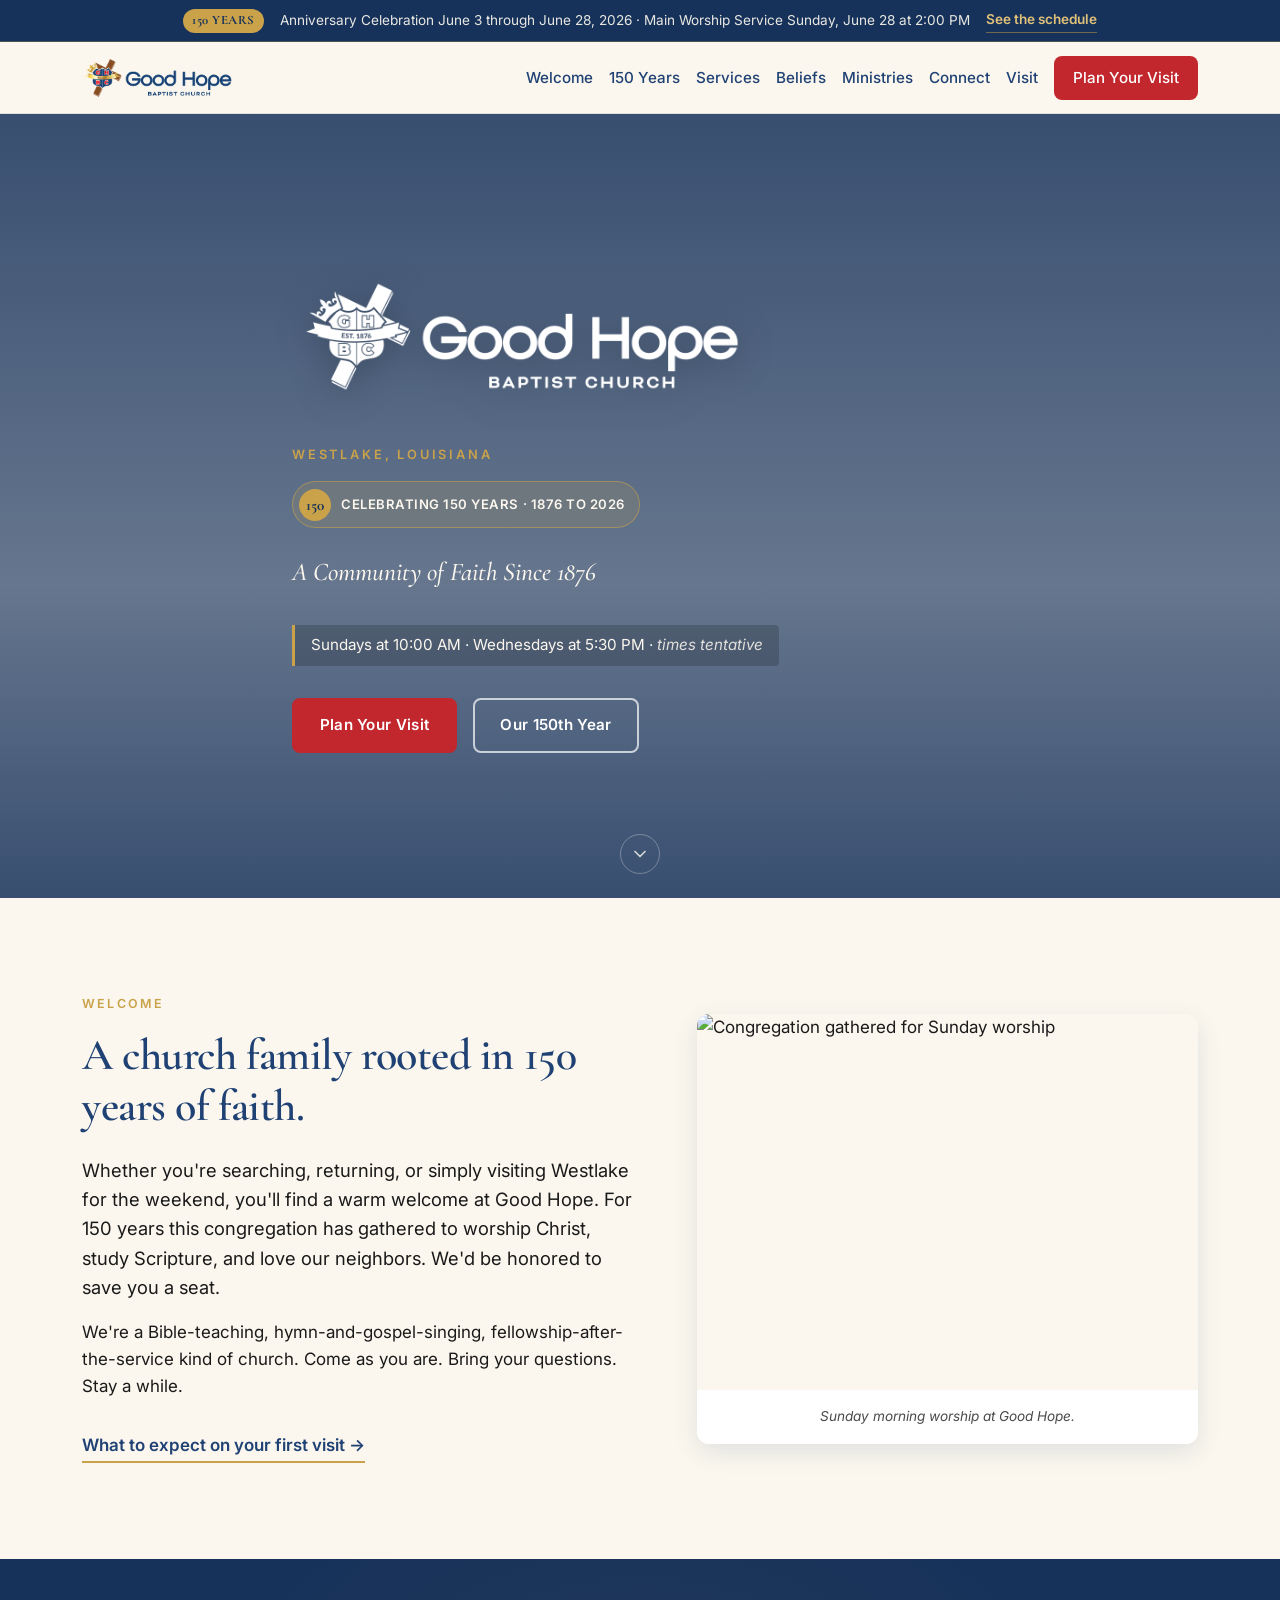
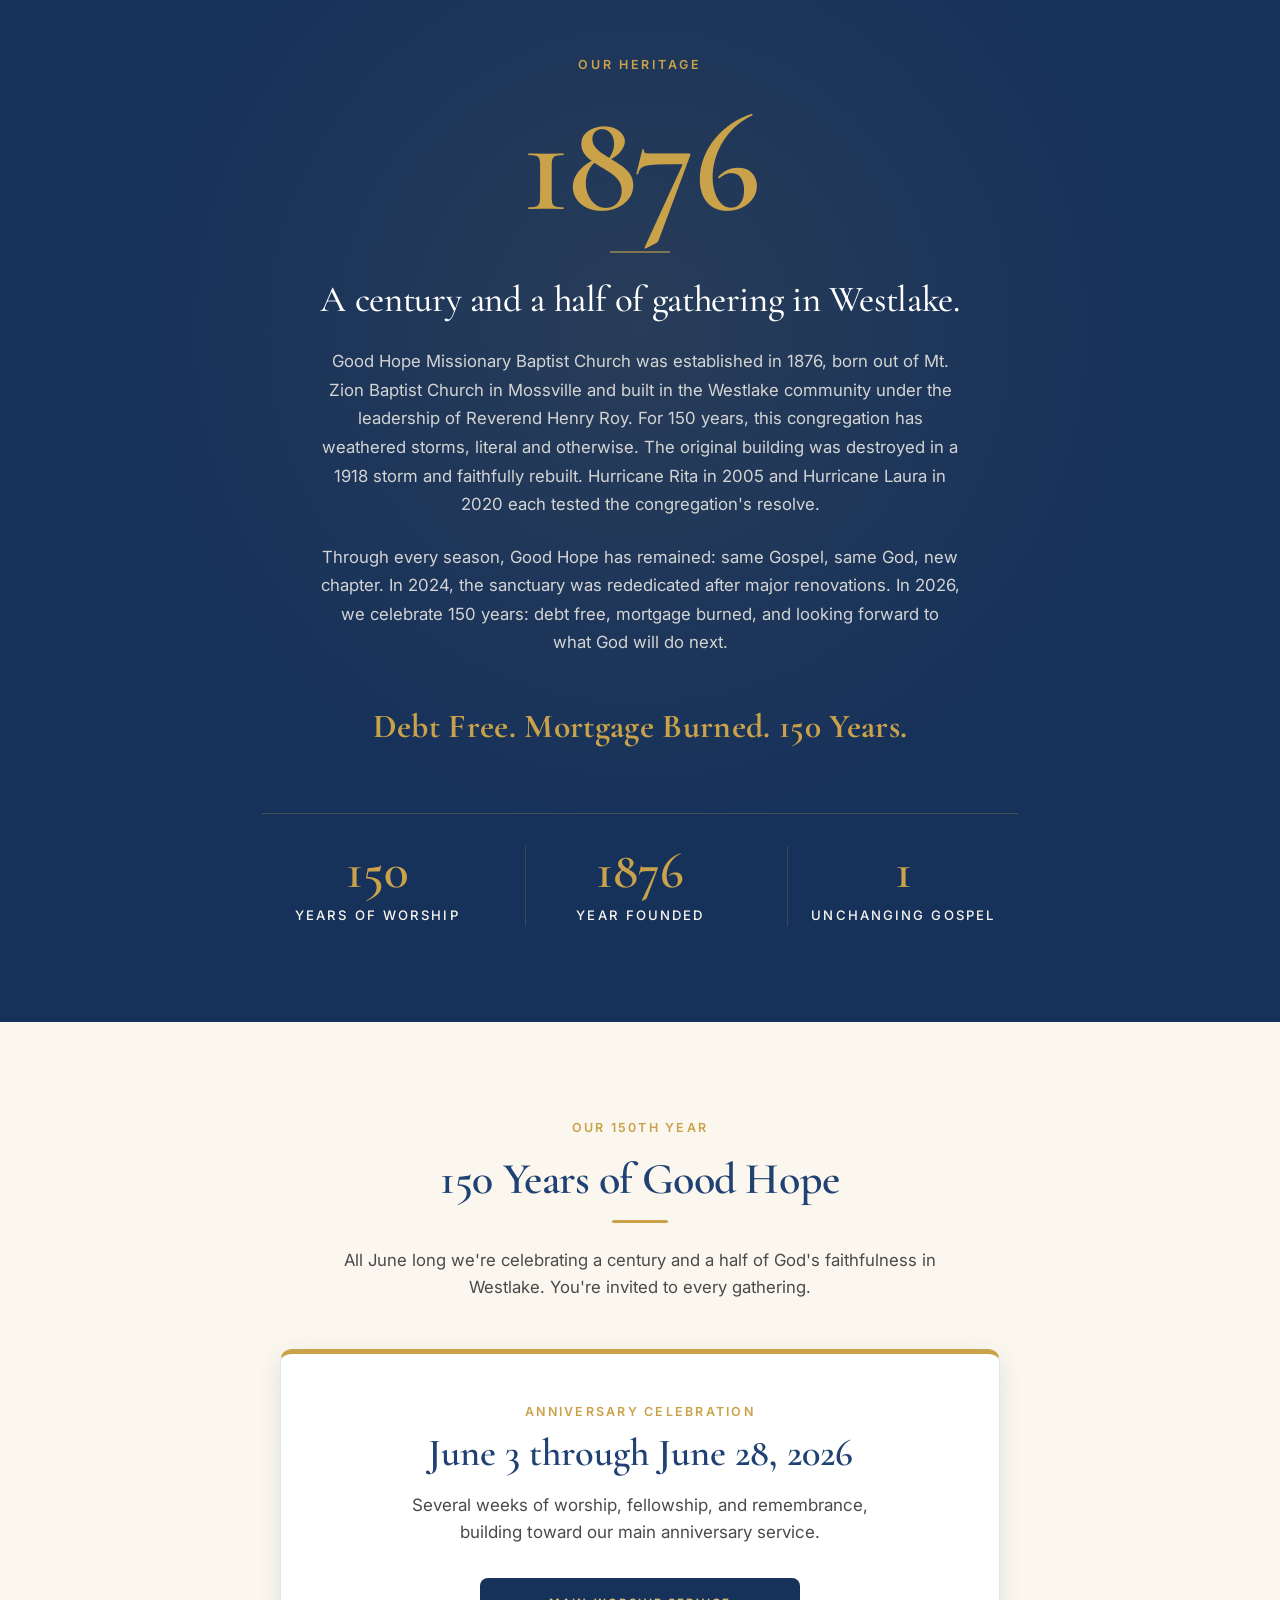
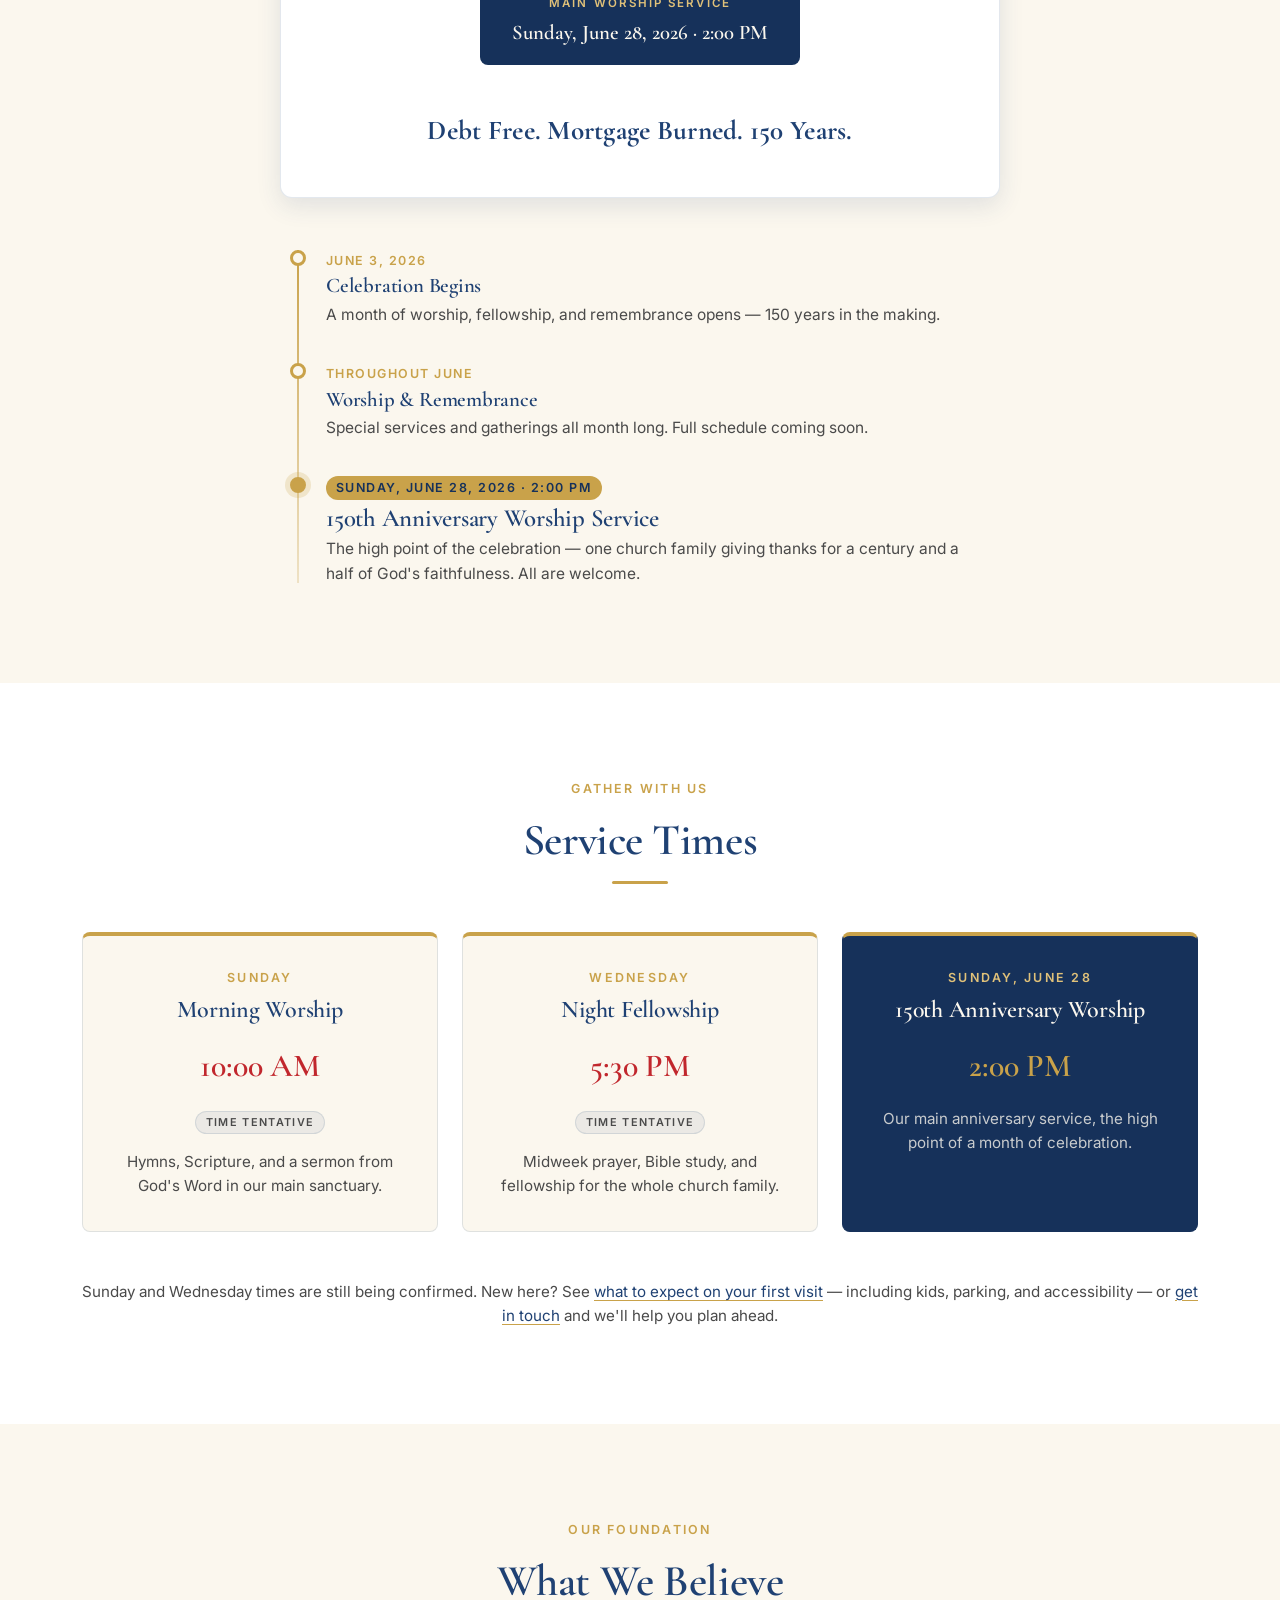
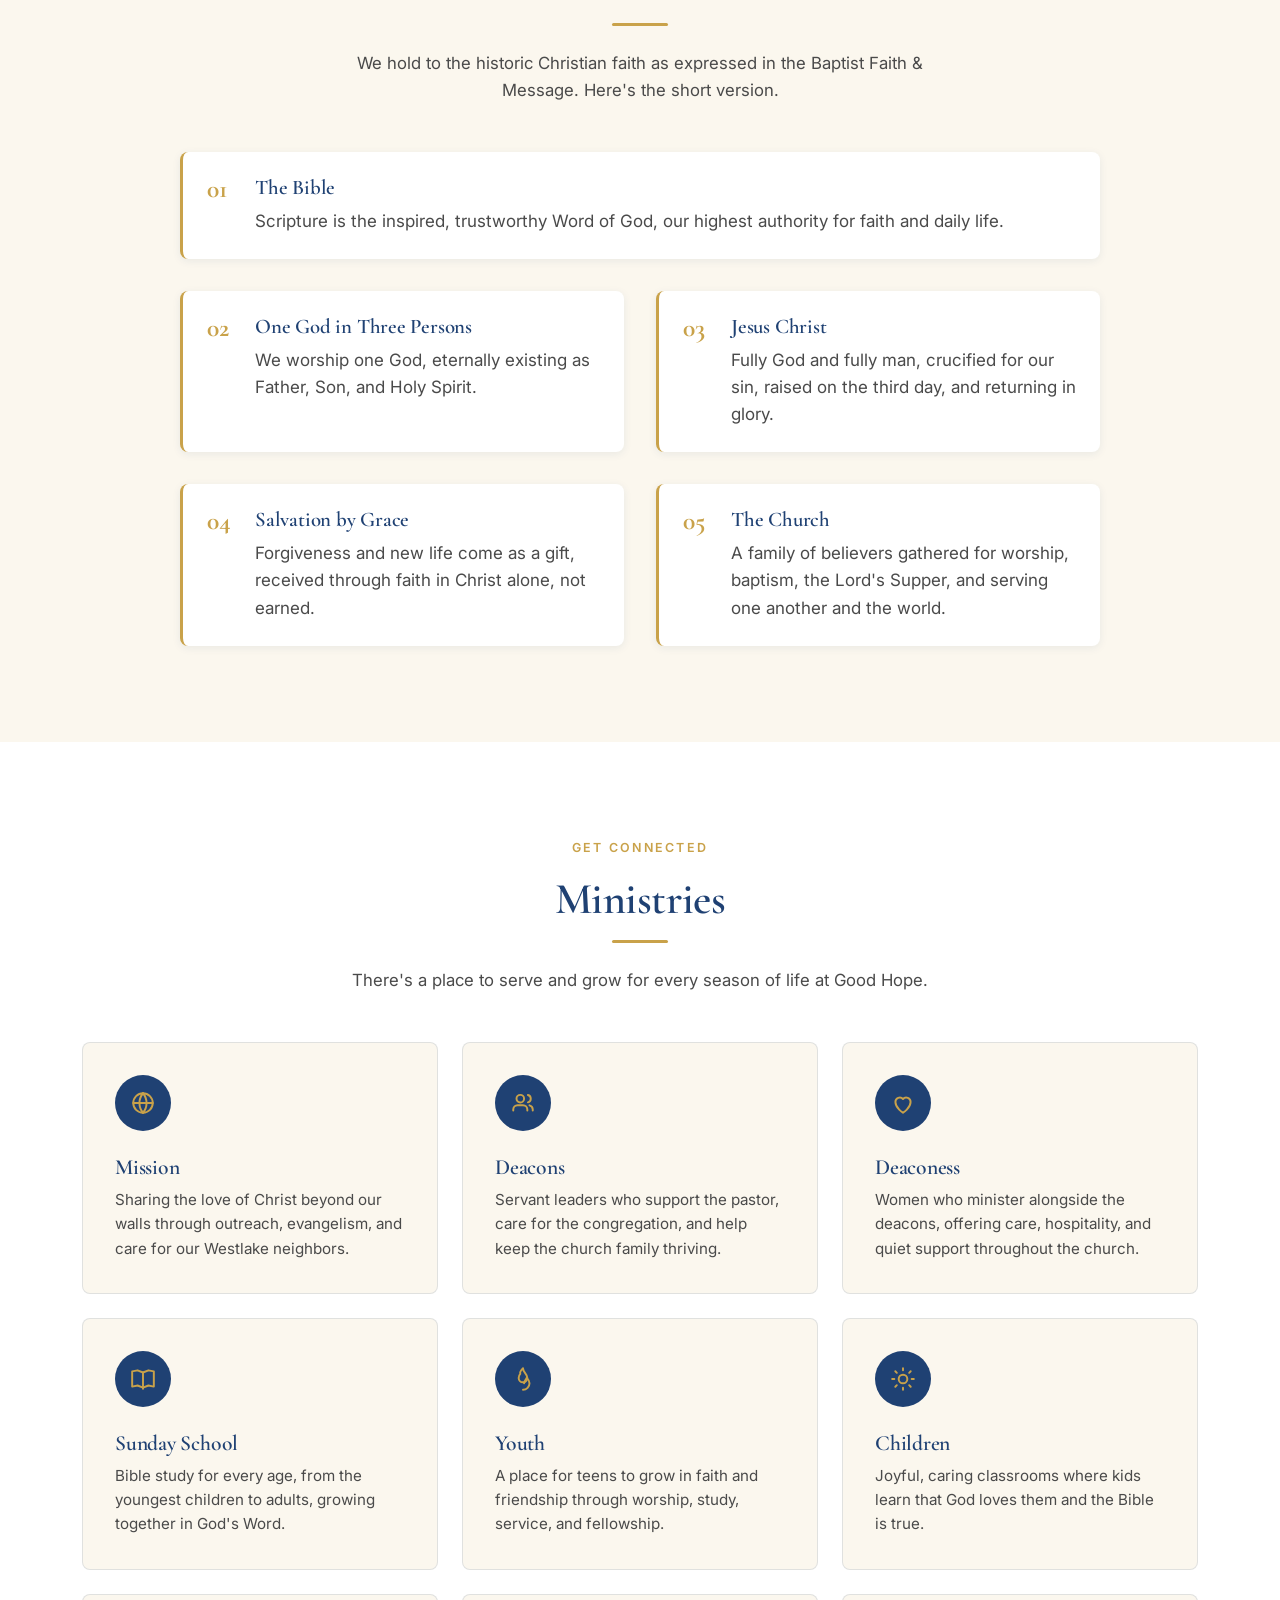
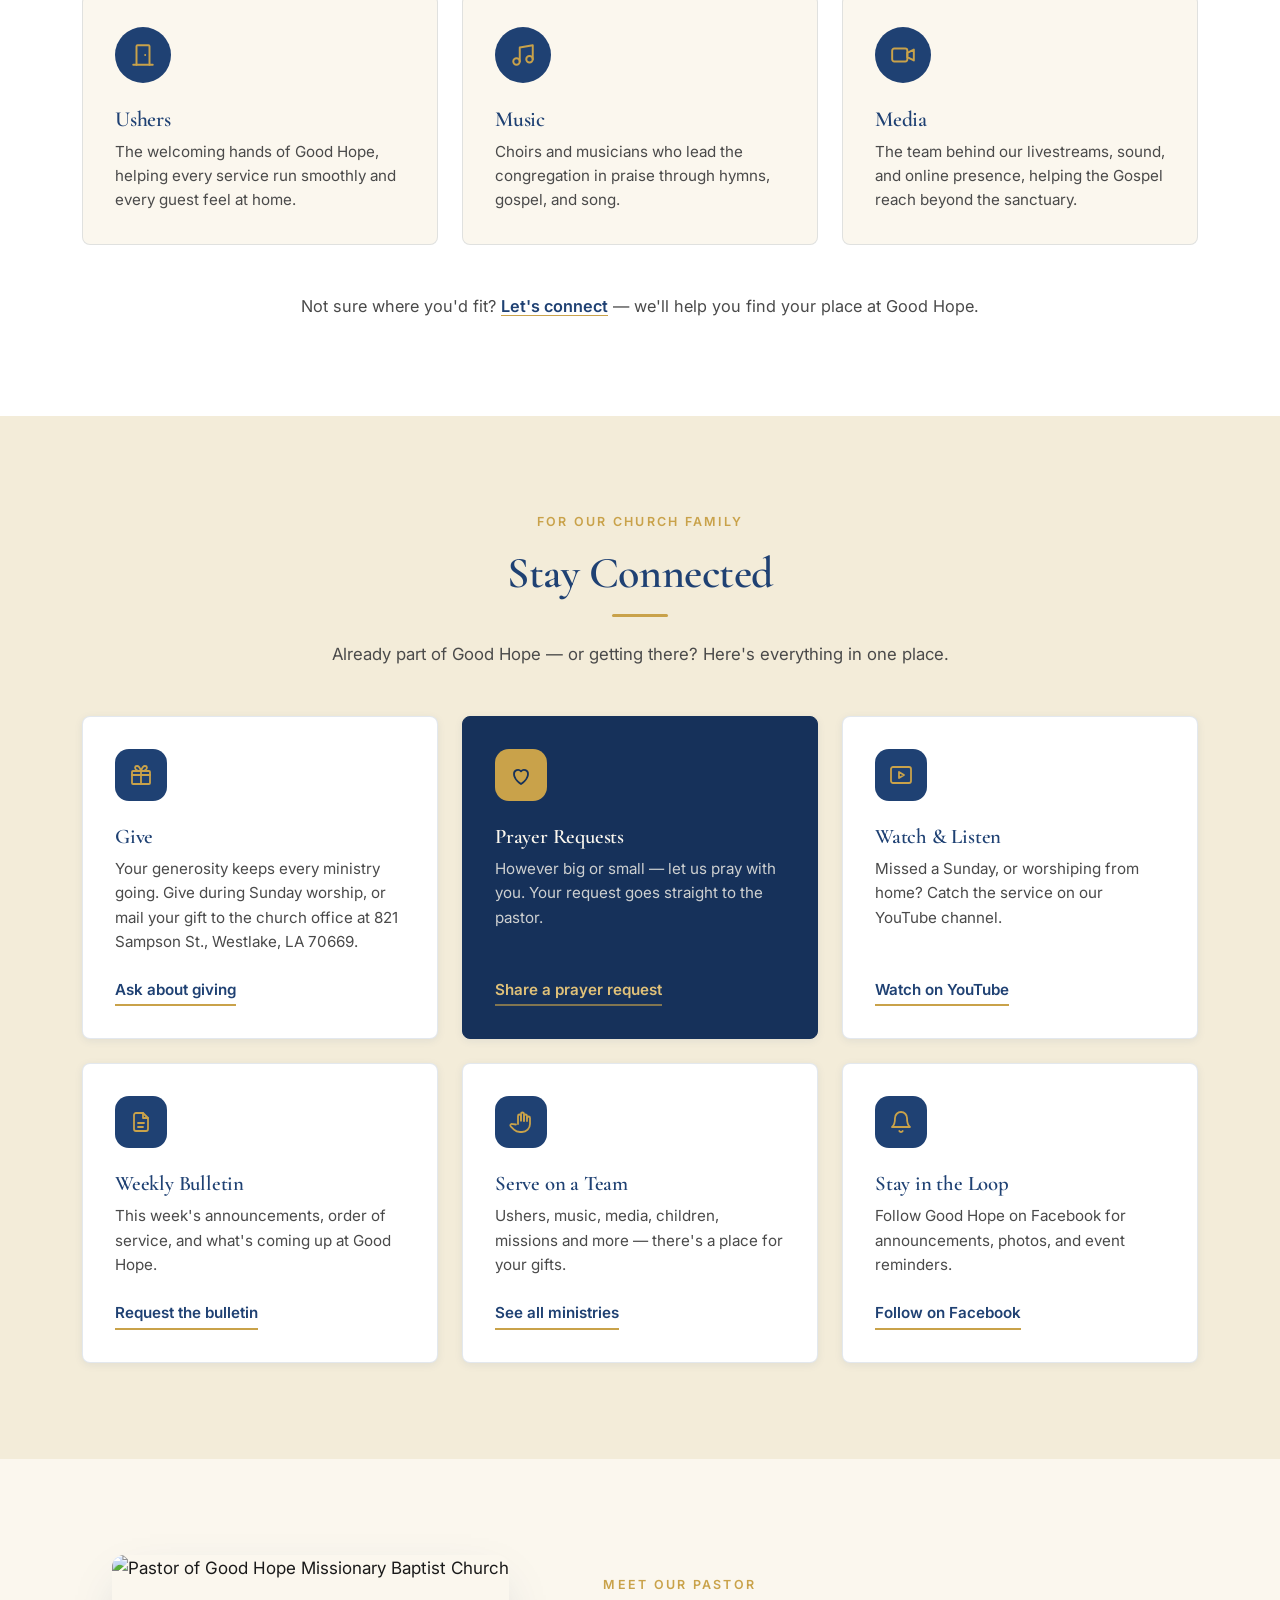
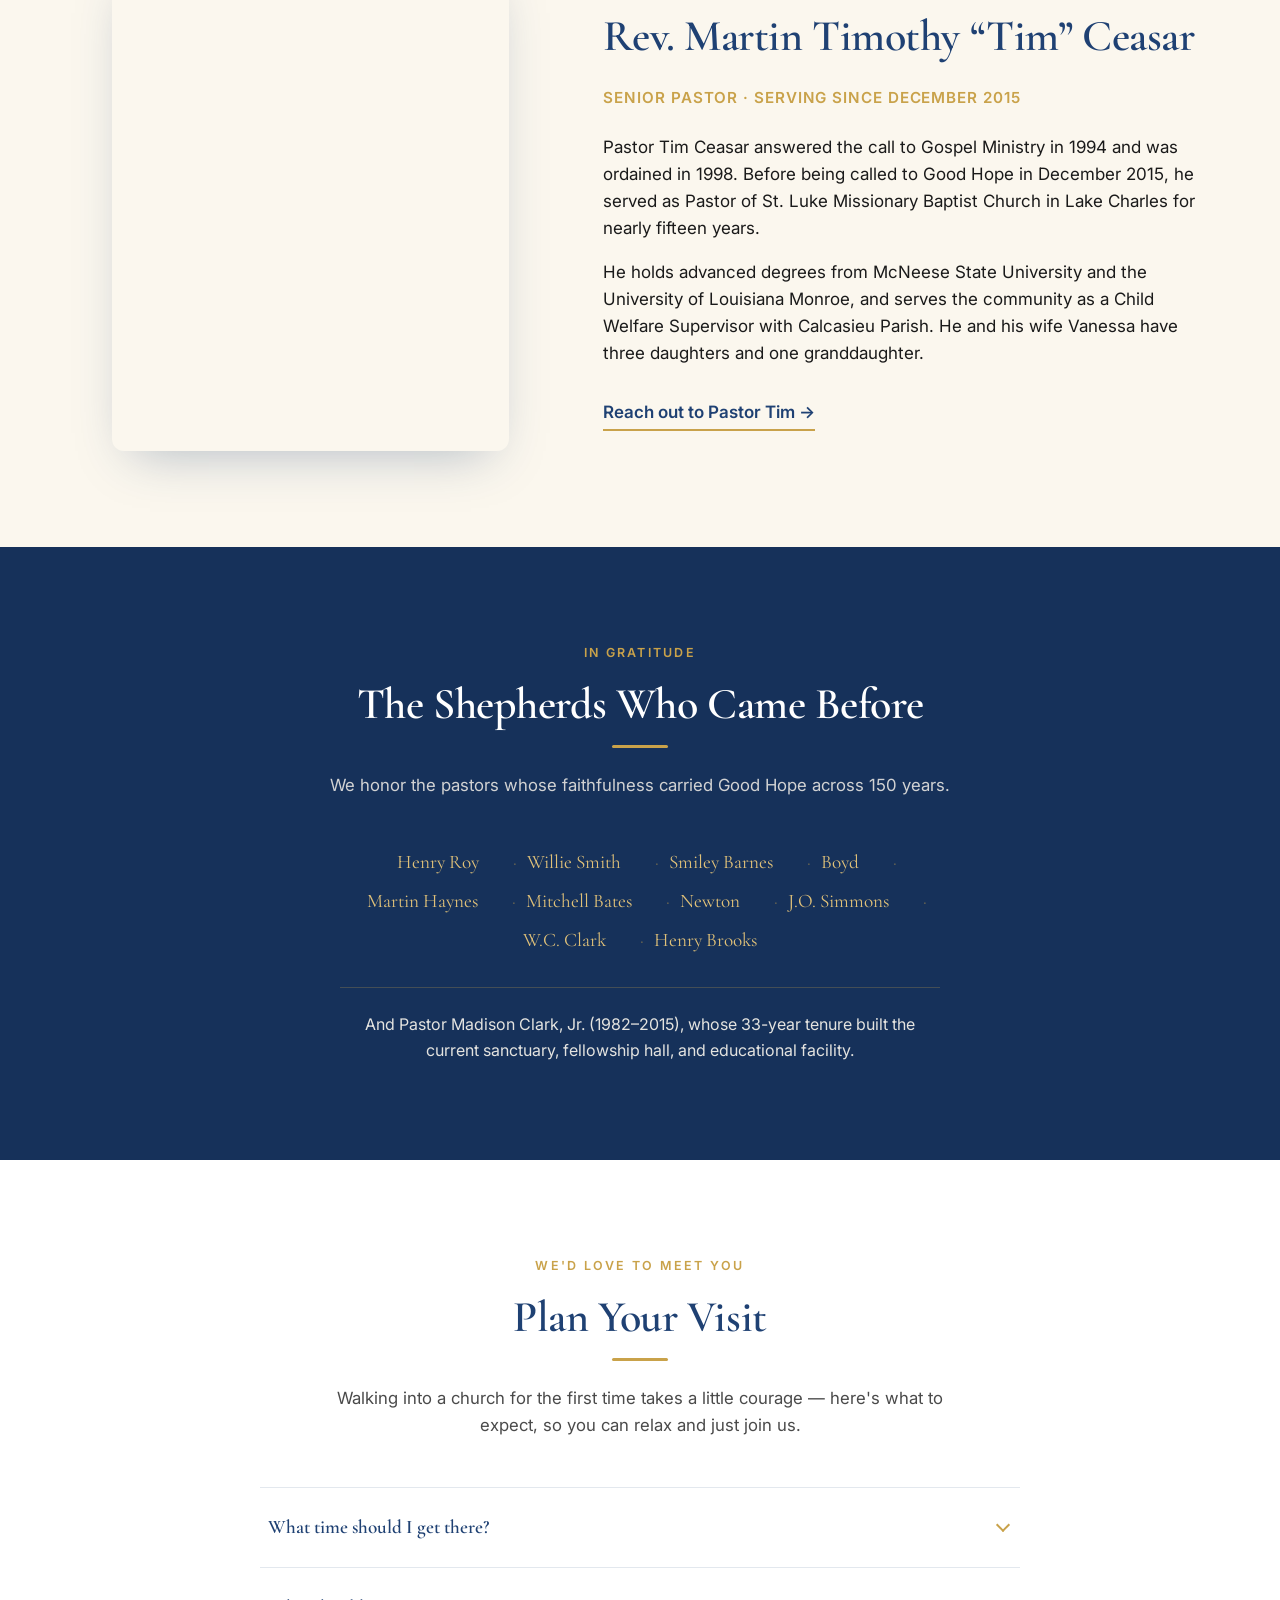
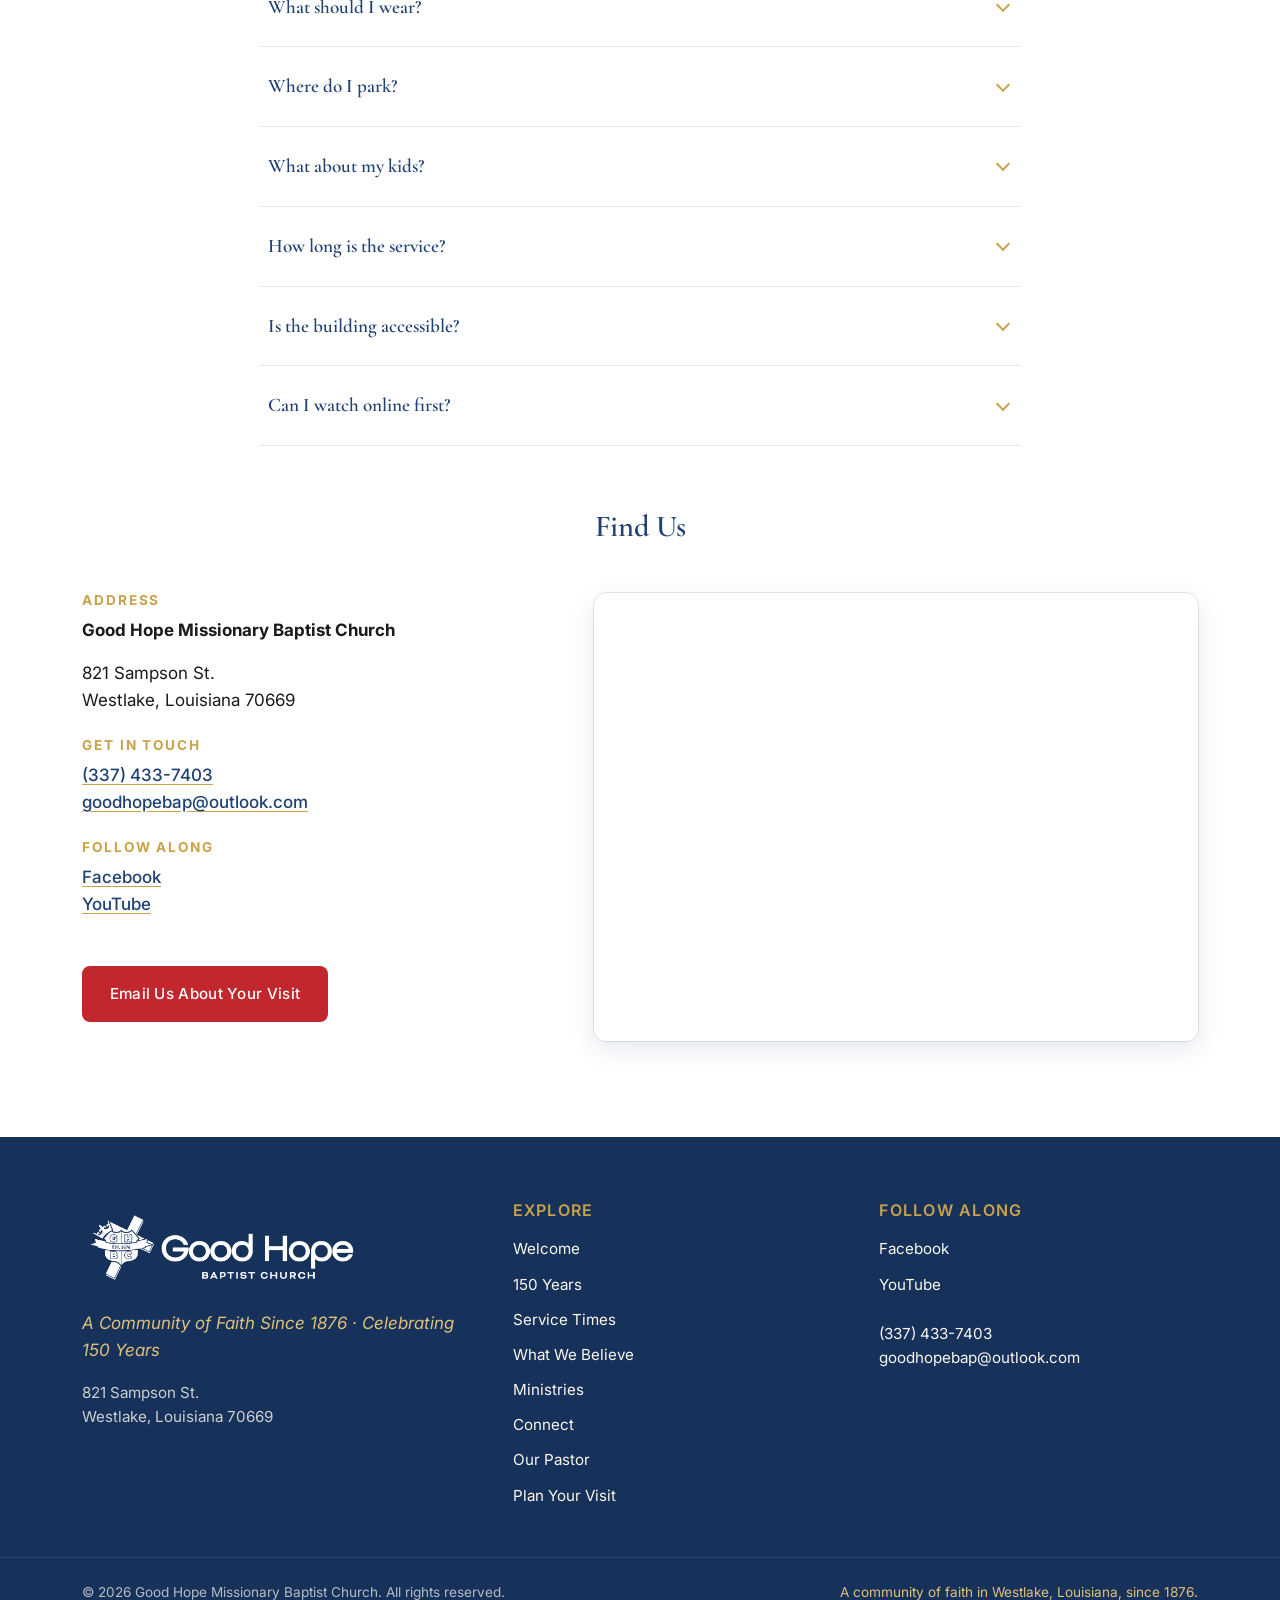
==== index.html @ 1189dde9 "Add Connect member hub, Plan-Your-Visit FAQ, anniversary timeline, scroll interactions, SEO - New #c" ====
<!DOCTYPE html>
<html lang="en">
<head>
  <meta charset="UTF-8" />
  <meta name="viewport" content="width=device-width, initial-scale=1.0" />
  <meta name="description" content="Good Hope Missionary Baptist Church in Westlake, Louisiana. A community of faith since 1876, celebrating 150 years in 2026. Join us for Sunday worship, Bible study, and ministry." />
  <meta name="theme-color" content="#1F4173" />

  <title>Good Hope Missionary Baptist Church | Westlake, LA</title>

  <!-- Canonical URL -->
  <link rel="canonical" href="https://ghbcwestlake.netlify.app/" />

  <!-- ============================================
       SOCIAL / LINK PREVIEW (Open Graph + Twitter)
       TODO (church): generate og-image.png (1200x630) from og-image.html and put
       it in the site root. Until that file exists, shared links won't show a
       preview image. Update these URLs if you move to a custom domain.
       ============================================ -->
  <meta property="og:type" content="website" />
  <meta property="og:locale" content="en_US" />
  <meta property="og:site_name" content="Good Hope Missionary Baptist Church" />
  <meta property="og:title" content="Good Hope Missionary Baptist Church | Westlake, LA" />
  <meta property="og:description" content="A community of faith since 1876, celebrating 150 years in 2026. Join us for Sunday worship, Bible study, and ministry in Westlake, Louisiana." />
  <meta property="og:url" content="https://ghbcwestlake.netlify.app/" />
  <meta property="og:image" content="https://ghbcwestlake.netlify.app/og-image.png" />
  <meta property="og:image:width" content="1200" />
  <meta property="og:image:height" content="630" />
  <meta property="og:image:alt" content="Good Hope Missionary Baptist Church. A Community of Faith Since 1876." />

  <meta name="twitter:card" content="summary_large_image" />
  <meta name="twitter:title" content="Good Hope Missionary Baptist Church | Westlake, LA" />
  <meta name="twitter:description" content="A community of faith since 1876. Celebrating 150 years in 2026." />
  <meta name="twitter:image" content="https://ghbcwestlake.netlify.app/og-image.png" />
  <meta name="twitter:image:alt" content="Good Hope Missionary Baptist Church. A Community of Faith Since 1876." />

  <!-- Structured data — helps search engines show the church's name, address, and contact details -->
  <script type="application/ld+json">
  {
    "@context": "https://schema.org",
    "@type": "Church",
    "name": "Good Hope Missionary Baptist Church",
    "url": "https://ghbcwestlake.netlify.app/",
    "logo": "https://ghbcwestlake.netlify.app/Logos/GHPC-full-color-horizontal.png",
    "image": "https://ghbcwestlake.netlify.app/Logos/GHPC-full-color-horizontal.png",
    "description": "Good Hope Missionary Baptist Church in Westlake, Louisiana — a community of faith since 1876, celebrating 150 years in 2026.",
    "foundingDate": "1876",
    "telephone": "+1-337-433-7403",
    "email": "goodhopebap@outlook.com",
    "address": {
      "@type": "PostalAddress",
      "streetAddress": "821 Sampson St.",
      "addressLocality": "Westlake",
      "addressRegion": "LA",
      "postalCode": "70669",
      "addressCountry": "US"
    },
    "sameAs": [
      "https://www.facebook.com/GoodHopeBaptistChurch",
      "https://www.youtube.com/@goodhopebaptistchurch3423"
    ]
  }
  </script>

  <!-- Favicon: using the secondary full-color mark. Replace with a dedicated favicon.ico/SVG when available. -->
  <link rel="icon" type="image/png" href="Logos/GHPC-secondary-full-color-vertical.png" />
  <link rel="apple-touch-icon" href="Logos/GHPC-secondary-full-color-vertical.png" />

  <!-- Google Fonts: serif for headings (heritage), sans for body (modern) -->
  <link rel="preconnect" href="https://fonts.googleapis.com" />
  <link rel="preconnect" href="https://fonts.gstatic.com" crossorigin />
  <link href="https://fonts.googleapis.com/css2?family=Cormorant+Garamond:wght@500;600;700&family=Inter:wght@400;500;600;700&display=swap" rel="stylesheet" />

  <link rel="stylesheet" href="styles.css" />
</head>
<body>

  <!-- ============================================
       150TH ANNIVERSARY ANNOUNCEMENT BAR
       Sits above the header. Scrolls away on scroll; header stays sticky.
       ============================================ -->
  <div class="anniversary-bar" role="region" aria-label="150th anniversary celebration">
    <div class="container anniversary-bar-inner">
      <span class="ab-badge">150 Years</span>
      <span class="ab-text">
        Anniversary Celebration June 3 through June 28, 2026 &middot;
        Main Worship Service Sunday, June 28 at 2:00&nbsp;PM
      </span>
      <a href="#anniversary" class="ab-link">See the schedule</a>
    </div>
  </div>

  <!-- ============================================
       SITE HEADER / NAVIGATION
       Sticky at top. Mobile: hamburger toggle (script.js).
       ============================================ -->
  <header class="site-header" id="site-header">
    <div class="container header-inner">

      <a href="#hero" class="logo" aria-label="Good Hope Missionary Baptist Church home">
        <img src="Logos/GHPC-full-color-horizontal.png" alt="Good Hope Missionary Baptist Church" class="logo-img" />
      </a>

      <button
        class="nav-toggle"
        id="nav-toggle"
        aria-expanded="false"
        aria-controls="primary-nav"
        aria-label="Toggle navigation menu"
      >
        <span class="nav-toggle-bar"></span>
        <span class="nav-toggle-bar"></span>
        <span class="nav-toggle-bar"></span>
      </button>

      <nav class="primary-nav" id="primary-nav" aria-label="Primary">
        <ul>
          <li><a href="#welcome">Welcome</a></li>
          <li><a href="#anniversary">150 Years</a></li>
          <li><a href="#services">Services</a></li>
          <li><a href="#beliefs">Beliefs</a></li>
          <li><a href="#ministries">Ministries</a></li>
          <li><a href="#connect">Connect</a></li>
          <li><a href="#visit">Visit</a></li>
          <li><a href="#visit" class="nav-cta">Plan Your Visit</a></li>
        </ul>
      </nav>
    </div>
  </header>

  <main>

    <!-- ============================================
         1. HERO
         Full-bleed image, church name, tagline, service quick-glance, primary CTA.
         ============================================ -->
    <!-- Hero photo: Unsplash stock image. Replace with a real photo of the Good Hope sanctuary/exterior when available. -->
    <section class="hero" id="hero">
      <div class="hero-overlay"></div>
      <div class="container hero-content">
        <img
          src="Logos/GHPC-primary-white-horizontal.png"
          alt="Good Hope Missionary Baptist Church"
          class="hero-logo"
        />
        <h1 class="visually-hidden">Good Hope Missionary Baptist Church</h1>
        <p class="hero-eyebrow">Westlake, Louisiana</p>

        <p class="hero-badge">
          <span class="hero-badge-mark">150</span>
          Celebrating 150 Years &middot; 1876 to 2026
        </p>

        <p class="hero-tagline">A Community of Faith Since 1876</p>
        <p class="hero-times">Sundays at 10:00 AM &middot; Wednesdays at 5:30 PM &middot; <span class="hero-times-flag">times tentative</span></p>

        <div class="hero-actions">
          <a href="#visit" class="btn btn-primary">Plan Your Visit</a>
          <a href="#anniversary" class="btn btn-ghost">Our 150th Year</a>
        </div>
      </div>

      <a href="#welcome" class="hero-scroll" aria-label="Scroll down to explore">
        <svg viewBox="0 0 24 24" fill="none" stroke="currentColor" stroke-width="2" stroke-linecap="round" stroke-linejoin="round" aria-hidden="true"><path d="M6 9l6 6 6-6"/></svg>
      </a>
    </section>

    <!-- ============================================
         2. WELCOME / ABOUT
         Short, warm paragraph. The "are we for you?" answer.
         ============================================ -->
    <section class="section welcome" id="welcome">
      <div class="container welcome-grid">
        <div class="welcome-copy">
          <p class="section-eyebrow">Welcome</p>
          <h2 class="section-title">A church family rooted in 150 years of faith.</h2>
          <p class="lede">
            Whether you're searching, returning, or simply visiting Westlake for the
            weekend, you'll find a warm welcome at Good Hope. For 150 years this
            congregation has gathered to worship Christ, study Scripture, and love our
            neighbors. We'd be honored to save you a seat.
          </p>
          <p>
            We're a Bible-teaching, hymn-and-gospel-singing, fellowship-after-the-service
            kind of church. Come as you are. Bring your questions. Stay a while.
          </p>
          <a href="#visit" class="link-arrow">What to expect on your first visit &rarr;</a>
        </div>

        <!-- Image: Unsplash stock photo. Replace with a real congregation photo. -->
        <figure class="welcome-figure">
          <img
            src="https://images.unsplash.com/photo-1511895426328-dc8714191300?auto=format&fit=crop&w=900&q=70"
            alt="Congregation gathered for Sunday worship"
            loading="lazy"
          />
          <figcaption>Sunday morning worship at Good Hope.</figcaption>
        </figure>
      </div>
    </section>

    <!-- ============================================
         3. HERITAGE BAND
         Full-bleed navy moment to anchor the 1876 story.
         ============================================ -->
    <section class="heritage" id="heritage" aria-label="Our heritage">
      <div class="container heritage-content">
        <p class="heritage-eyebrow">Our Heritage</p>
        <p class="heritage-year" aria-hidden="true">1876</p>
        <h2 class="heritage-title">A century and a half of gathering in Westlake.</h2>
        <p class="heritage-lede">
          Good Hope Missionary Baptist Church was established in 1876, born out of
          Mt. Zion Baptist Church in Mossville and built in the Westlake community
          under the leadership of Reverend Henry Roy. For 150 years, this congregation
          has weathered storms, literal and otherwise. The original building was
          destroyed in a 1918 storm and faithfully rebuilt. Hurricane Rita in 2005
          and Hurricane Laura in 2020 each tested the congregation's resolve.
        </p>
        <p class="heritage-lede">
          Through every season, Good Hope has remained: same Gospel, same God, new
          chapter. In 2024, the sanctuary was rededicated after major renovations. In
          2026, we celebrate 150 years: debt free, mortgage burned, and looking
          forward to what God will do next.
        </p>

        <p class="brand-statement">Debt Free. Mortgage Burned. 150 Years.</p>

        <ul class="heritage-stats">
          <li>
            <span class="heritage-stat-num">150</span>
            <span class="heritage-stat-label">Years of Worship</span>
          </li>
          <li>
            <span class="heritage-stat-num">1876</span>
            <span class="heritage-stat-label">Year Founded</span>
          </li>
          <li>
            <span class="heritage-stat-num">1</span>
            <span class="heritage-stat-label">Unchanging Gospel</span>
          </li>
        </ul>
      </div>
    </section>

    <!-- ============================================
         4. 150TH ANNIVERSARY
         Celebration schedule. June 3 through June 28, 2026. Main service June 28 at 2 PM.
         ============================================ -->
    <section class="section anniversary" id="anniversary">
      <div class="container">
        <p class="section-eyebrow centered">Our 150th Year</p>
        <h2 class="section-title centered">150 Years of Good Hope</h2>
        <p class="section-intro centered">
          All June long we're celebrating a century and a half of God's faithfulness
          in Westlake. You're invited to every gathering.
        </p>

        <div class="anniversary-card">
          <p class="anniversary-kicker">Anniversary Celebration</p>
          <p class="anniversary-dates">June 3 through June 28, 2026</p>
          <p class="anniversary-detail">
            Several weeks of worship, fellowship, and remembrance, building toward our
            main anniversary service.
          </p>

          <div class="anniversary-main">
            <span class="anniversary-main-label">Main Worship Service</span>
            <span class="anniversary-main-when">Sunday, June 28, 2026 &middot; 2:00 PM</span>
          </div>

          <p class="brand-statement brand-statement--light">Debt Free. Mortgage Burned. 150 Years.</p>
        </div>

        <ol class="timeline" aria-label="150th anniversary schedule">
          <li class="timeline-item">
            <span class="timeline-date">June 3, 2026</span>
            <h3 class="timeline-title">Celebration Begins</h3>
            <p class="timeline-detail">A month of worship, fellowship, and remembrance opens — 150 years in the making.</p>
          </li>
          <li class="timeline-item">
            <span class="timeline-date">Throughout June</span>
            <h3 class="timeline-title">Worship &amp; Remembrance</h3>
            <p class="timeline-detail">
              Special services and gatherings all month long. Full schedule coming soon.
              <!-- TODO (church): list the specific June dates &amp; events here once they're set. -->
            </p>
          </li>
          <li class="timeline-item timeline-item--highlight">
            <span class="timeline-date">Sunday, June 28, 2026 &middot; 2:00 PM</span>
            <h3 class="timeline-title">150th Anniversary Worship Service</h3>
            <p class="timeline-detail">The high point of the celebration — one church family giving thanks for a century and a half of God's faithfulness. All are welcome.</p>
          </li>
        </ol>
      </div>
    </section>

    <!-- ============================================
         5. SERVICE TIMES
         The single most-asked question on a church site. Make it scannable.
         NOTE: Sunday/Wednesday times are TENTATIVE pending confirmation from the church.
         ============================================ -->
    <section class="section services" id="services">
      <div class="container">
        <p class="section-eyebrow centered">Gather With Us</p>
        <h2 class="section-title centered">Service Times</h2>

        <div class="service-cards">
          <article class="service-card">
            <p class="service-day">Sunday</p>
            <h3>Morning Worship</h3>
            <p class="service-time">10:00 AM</p>
            <p class="service-flag">Time tentative</p>
            <p class="service-detail">Hymns, Scripture, and a sermon from God's Word in our main sanctuary.</p>
          </article>

          <article class="service-card">
            <p class="service-day">Wednesday</p>
            <h3>Night Fellowship</h3>
            <p class="service-time">5:30 PM</p>
            <p class="service-flag">Time tentative</p>
            <p class="service-detail">Midweek prayer, Bible study, and fellowship for the whole church family.</p>
          </article>

          <article class="service-card service-card--accent">
            <p class="service-day">Sunday, June 28</p>
            <h3>150th Anniversary Worship</h3>
            <p class="service-time">2:00 PM</p>
            <p class="service-detail">Our main anniversary service, the high point of a month of celebration.</p>
          </article>
        </div>

        <p class="services-note">
          Sunday and Wednesday times are still being confirmed. New here? See
          <a href="#visit">what to expect on your first visit</a> — including kids,
          parking, and accessibility — or <a href="#visit">get in touch</a> and we'll help you plan ahead.
        </p>
      </div>
    </section>

    <!-- ============================================
         6. WHAT WE BELIEVE
         Five core beliefs as a clean, confident list. Theology, briefly.
         NOTE: placeholder doctrinal summary aligned with the Baptist Faith & Message.
         The church may want to swap this for its own doctrinal statement.
         ============================================ -->
    <section class="section beliefs" id="beliefs">
      <div class="container">
        <p class="section-eyebrow centered">Our Foundation</p>
        <h2 class="section-title centered">What We Believe</h2>
        <p class="section-intro centered">
          We hold to the historic Christian faith as expressed in the Baptist Faith &amp; Message.
          Here's the short version.
        </p>

        <ol class="belief-list">
          <li>
            <span class="belief-number" aria-hidden="true">01</span>
            <h3>The Bible</h3>
            <p>Scripture is the inspired, trustworthy Word of God, our highest authority for faith and daily life.</p>
          </li>
          <li>
            <span class="belief-number" aria-hidden="true">02</span>
            <h3>One God in Three Persons</h3>
            <p>We worship one God, eternally existing as Father, Son, and Holy Spirit.</p>
          </li>
          <li>
            <span class="belief-number" aria-hidden="true">03</span>
            <h3>Jesus Christ</h3>
            <p>Fully God and fully man, crucified for our sin, raised on the third day, and returning in glory.</p>
          </li>
          <li>
            <span class="belief-number" aria-hidden="true">04</span>
            <h3>Salvation by Grace</h3>
            <p>Forgiveness and new life come as a gift, received through faith in Christ alone, not earned.</p>
          </li>
          <li>
            <span class="belief-number" aria-hidden="true">05</span>
            <h3>The Church</h3>
            <p>A family of believers gathered for worship, baptism, the Lord's Supper, and serving one another and the world.</p>
          </li>
        </ol>
      </div>
    </section>

    <!-- ============================================
         7. MINISTRIES
         The nine ministries of Good Hope.
         NOTE: descriptions below are friendly placeholders. Swap in the church's
         own descriptions when provided.
         ============================================ -->
    <section class="section ministries" id="ministries">
      <div class="container">
        <p class="section-eyebrow centered">Get Connected</p>
        <h2 class="section-title centered">Ministries</h2>
        <p class="section-intro centered">
          There's a place to serve and grow for every season of life at Good Hope.
        </p>

        <div class="ministry-grid">
          <article class="ministry-card">
            <div class="ministry-icon" aria-hidden="true">
              <!-- Globe: missions, outreach -->
              <svg viewBox="0 0 24 24" fill="none" stroke="currentColor" stroke-width="1.8" stroke-linecap="round" stroke-linejoin="round">
                <circle cx="12" cy="12" r="9"/>
                <path d="M3 12h18"/>
                <path d="M12 3a14 14 0 0 1 0 18"/>
                <path d="M12 3a14 14 0 0 0 0 18"/>
              </svg>
            </div>
            <h3>Mission</h3>
            <p>Sharing the love of Christ beyond our walls through outreach, evangelism, and care for our Westlake neighbors.</p>
          </article>

          <article class="ministry-card">
            <div class="ministry-icon" aria-hidden="true">
              <!-- People: servant leadership -->
              <svg viewBox="0 0 24 24" fill="none" stroke="currentColor" stroke-width="1.8" stroke-linecap="round" stroke-linejoin="round">
                <path d="M16 19v-1a4 4 0 0 0-4-4H7a4 4 0 0 0-4 4v1"/>
                <circle cx="9.5" cy="8" r="3.5"/>
                <path d="M16.5 4.6a3.5 3.5 0 0 1 0 6.8"/>
                <path d="M21 19v-1a4 4 0 0 0-3-3.85"/>
              </svg>
            </div>
            <h3>Deacons</h3>
            <p>Servant leaders who support the pastor, care for the congregation, and help keep the church family thriving.</p>
          </article>

          <article class="ministry-card">
            <div class="ministry-icon" aria-hidden="true">
              <!-- Heart: care, hospitality -->
              <svg viewBox="0 0 24 24" fill="none" stroke="currentColor" stroke-width="1.8" stroke-linecap="round" stroke-linejoin="round">
                <path d="M12 21s-7-4.5-7-10a4 4 0 0 1 7-2.7A4 4 0 0 1 19 11c0 5.5-7 10-7 10z"/>
              </svg>
            </div>
            <h3>Deaconess</h3>
            <p>Women who minister alongside the deacons, offering care, hospitality, and quiet support throughout the church.</p>
          </article>

          <article class="ministry-card">
            <div class="ministry-icon" aria-hidden="true">
              <!-- Open book: study -->
              <svg viewBox="0 0 24 24" fill="none" stroke="currentColor" stroke-width="1.8" stroke-linecap="round" stroke-linejoin="round">
                <path d="M2 5l5-1 5 2 5-2 5 1v14l-5-1-5 2-5-2-5 1V5z"/>
                <path d="M12 6v15"/>
              </svg>
            </div>
            <h3>Sunday School</h3>
            <p>Bible study for every age, from the youngest children to adults, growing together in God's Word.</p>
          </article>

          <article class="ministry-card">
            <div class="ministry-icon" aria-hidden="true">
              <!-- Flame: passion, the Spirit -->
              <svg viewBox="0 0 24 24" fill="none" stroke="currentColor" stroke-width="1.8" stroke-linecap="round" stroke-linejoin="round">
                <path d="M12 2c0 4 4 5 4 9a4 4 0 1 1-8 0c0-1.5.5-2.7 1.5-3.7C9 6 10 4 12 2z"/>
                <path d="M12 22a6 6 0 0 0 6-6c0-2-1-3.5-2.5-5C14 13 13 14 13 16"/>
              </svg>
            </div>
            <h3>Youth</h3>
            <p>A place for teens to grow in faith and friendship through worship, study, service, and fellowship.</p>
          </article>

          <article class="ministry-card">
            <div class="ministry-icon" aria-hidden="true">
              <!-- Sun: childlike joy -->
              <svg viewBox="0 0 24 24" fill="none" stroke="currentColor" stroke-width="1.8" stroke-linecap="round" stroke-linejoin="round">
                <circle cx="12" cy="12" r="4"/>
                <path d="M12 2v2M12 20v2M4.9 4.9l1.4 1.4M17.7 17.7l1.4 1.4M2 12h2M20 12h2M4.9 19.1l1.4-1.4M17.7 6.3l1.4-1.4"/>
              </svg>
            </div>
            <h3>Children</h3>
            <p>Joyful, caring classrooms where kids learn that God loves them and the Bible is true.</p>
          </article>

          <article class="ministry-card">
            <div class="ministry-icon" aria-hidden="true">
              <!-- Doorway: welcome, hospitality -->
              <svg viewBox="0 0 24 24" fill="none" stroke="currentColor" stroke-width="1.8" stroke-linecap="round" stroke-linejoin="round">
                <path d="M3 21h18"/>
                <path d="M6 21V4a1 1 0 0 1 1-1h10a1 1 0 0 1 1 1v17"/>
                <path d="M14 12h.01"/>
              </svg>
            </div>
            <h3>Ushers</h3>
            <p>The welcoming hands of Good Hope, helping every service run smoothly and every guest feel at home.</p>
          </article>

          <article class="ministry-card">
            <div class="ministry-icon" aria-hidden="true">
              <!-- Music note -->
              <svg viewBox="0 0 24 24" fill="none" stroke="currentColor" stroke-width="1.8" stroke-linecap="round" stroke-linejoin="round">
                <path d="M9 18V5l12-2v13"/>
                <circle cx="6" cy="18" r="3"/>
                <circle cx="18" cy="16" r="3"/>
              </svg>
            </div>
            <h3>Music</h3>
            <p>Choirs and musicians who lead the congregation in praise through hymns, gospel, and song.</p>
          </article>

          <article class="ministry-card">
            <div class="ministry-icon" aria-hidden="true">
              <!-- Video camera: livestream, media -->
              <svg viewBox="0 0 24 24" fill="none" stroke="currentColor" stroke-width="1.8" stroke-linecap="round" stroke-linejoin="round">
                <rect x="2" y="6" width="14" height="12" rx="2"/>
                <path d="M16 10l6-3v10l-6-3z"/>
              </svg>
            </div>
            <h3>Media</h3>
            <p>The team behind our livestreams, sound, and online presence, helping the Gospel reach beyond the sanctuary.</p>
          </article>
        </div>

        <p class="ministries-cta">Not sure where you'd fit? <a href="#connect">Let's connect</a> — we'll help you find your place at Good Hope.</p>
      </div>
    </section>

    <!-- ============================================
         8. CONNECT — for our church family & regular attenders
         Give, prayer, watch online, weekly bulletin, serve, stay in touch — in one place.
         TODO (church): two items below need real links —
           1) "Give" card: add your online giving link (Givelify, Tithe.ly, CashApp, etc.)
           2) "Weekly Bulletin" card: link the weekly bulletin PDF
         Until then those cards point people to email, which is fine.
         ============================================ -->
    <section class="section connect" id="connect">
      <div class="container">
        <p class="section-eyebrow centered">For Our Church Family</p>
        <h2 class="section-title centered">Stay Connected</h2>
        <p class="section-intro centered">
          Already part of Good Hope — or getting there? Here's everything in one place.
        </p>

        <div class="connect-grid">

          <article class="connect-card">
            <div class="connect-icon" aria-hidden="true">
              <!-- Gift box: giving -->
              <svg viewBox="0 0 24 24" fill="none" stroke="currentColor" stroke-width="1.8" stroke-linecap="round" stroke-linejoin="round">
                <rect x="3" y="8" width="18" height="13" rx="1"/>
                <path d="M3 12h18M12 8v13"/>
                <path d="M12 8S10.5 3 8 3 5.5 5.5 7.5 7s4.5 1 4.5 1zM12 8s1.5-5 4-5 2.5 2.5.5 4-4.5 1-4.5 1z"/>
              </svg>
            </div>
            <h3>Give</h3>
            <p>Your generosity keeps every ministry going. Give during Sunday worship, or mail your gift to the church office at 821 Sampson St., Westlake, LA 70669.</p>
            <a class="connect-action" href="mailto:goodhopebap@outlook.com?subject=Question%20about%20giving">Ask about giving</a>
          </article>

          <article class="connect-card connect-card--accent">
            <div class="connect-icon" aria-hidden="true">
              <!-- Heart: prayer / care -->
              <svg viewBox="0 0 24 24" fill="none" stroke="currentColor" stroke-width="1.8" stroke-linecap="round" stroke-linejoin="round">
                <path d="M12 21s-7-4.5-7-10a4 4 0 0 1 7-2.7A4 4 0 0 1 19 11c0 5.5-7 10-7 10z"/>
              </svg>
            </div>
            <h3>Prayer Requests</h3>
            <p>However big or small — let us pray with you. Your request goes straight to the pastor.</p>
            <a class="connect-action" href="mailto:goodhopebap@outlook.com?subject=Prayer%20Request&body=Name%20(optional)%3A%20%0A%0AMy%20prayer%20request%3A%0A">Share a prayer request</a>
          </article>

          <article class="connect-card">
            <div class="connect-icon" aria-hidden="true">
              <!-- Play in a frame: watch online -->
              <svg viewBox="0 0 24 24" fill="none" stroke="currentColor" stroke-width="1.8" stroke-linecap="round" stroke-linejoin="round">
                <rect x="2" y="4" width="20" height="16" rx="2"/>
                <path d="M10 9l5 3-5 3z"/>
              </svg>
            </div>
            <h3>Watch &amp; Listen</h3>
            <p>Missed a Sunday, or worshiping from home? Catch the service on our YouTube channel.</p>
            <a class="connect-action" href="https://www.youtube.com/@goodhopebaptistchurch3423" target="_blank" rel="noopener">Watch on YouTube</a>
          </article>

          <article class="connect-card">
            <div class="connect-icon" aria-hidden="true">
              <!-- Document: weekly bulletin -->
              <svg viewBox="0 0 24 24" fill="none" stroke="currentColor" stroke-width="1.8" stroke-linecap="round" stroke-linejoin="round">
                <path d="M14 3H7a2 2 0 0 0-2 2v14a2 2 0 0 0 2 2h10a2 2 0 0 0 2-2V8z"/>
                <path d="M14 3v5h5"/>
                <path d="M9 13h6M9 17h5"/>
              </svg>
            </div>
            <h3>Weekly Bulletin</h3>
            <p>This week's announcements, order of service, and what's coming up at Good Hope.</p>
            <a class="connect-action" href="mailto:goodhopebap@outlook.com?subject=This%20week%27s%20bulletin">Request the bulletin</a>
          </article>

          <article class="connect-card">
            <div class="connect-icon" aria-hidden="true">
              <!-- Open hand: serve -->
              <svg viewBox="0 0 24 24" fill="none" stroke="currentColor" stroke-width="1.8" stroke-linecap="round" stroke-linejoin="round">
                <path d="M18 11V6a1.5 1.5 0 0 0-3 0v5"/>
                <path d="M15 10.5V4a1.5 1.5 0 0 0-3 0v6.5"/>
                <path d="M12 10.5V6a1.5 1.5 0 0 0-3 0v8"/>
                <path d="M18 8a1.5 1.5 0 0 1 3 0v6a8 8 0 0 1-8 8h-2c-2.8 0-4.5-.9-6-2.4l-3.3-3.3a1.5 1.5 0 0 1 2.1-2.1L7 14.5"/>
              </svg>
            </div>
            <h3>Serve on a Team</h3>
            <p>Ushers, music, media, children, missions and more — there's a place for your gifts.</p>
            <a class="connect-action" href="#ministries">See all ministries</a>
          </article>

          <article class="connect-card">
            <div class="connect-icon" aria-hidden="true">
              <!-- Bell: stay in the loop -->
              <svg viewBox="0 0 24 24" fill="none" stroke="currentColor" stroke-width="1.8" stroke-linecap="round" stroke-linejoin="round">
                <path d="M6 8a6 6 0 0 1 12 0c0 7 3 9 3 9H3s3-2 3-9"/>
                <path d="M10.3 21a1.94 1.94 0 0 0 3.4 0"/>
              </svg>
            </div>
            <h3>Stay in the Loop</h3>
            <p>Follow Good Hope on Facebook for announcements, photos, and event reminders.</p>
            <a class="connect-action" href="https://www.facebook.com/GoodHopeBaptistChurch" target="_blank" rel="noopener">Follow on Facebook</a>
          </article>

        </div>
      </div>
    </section>

    <!-- ============================================
         9. MEET THE PASTOR
         Replace the photo with Pastor Ceasar's actual photo when available.
         ============================================ -->
    <section class="section pastor" id="pastor">
      <div class="container pastor-grid">

        <!-- Image: Unsplash stock portrait. Replace with Pastor Ceasar's actual photo. -->
        <figure class="pastor-figure">
          <img
            src="https://images.unsplash.com/photo-1507003211169-0a1dd7228f2d?auto=format&fit=crop&w=700&q=70"
            alt="Pastor of Good Hope Missionary Baptist Church"
            loading="lazy"
          />
        </figure>

        <div class="pastor-copy">
          <p class="section-eyebrow">Meet Our Pastor</p>
          <h2 class="section-title">Rev. Martin Timothy &ldquo;Tim&rdquo; Ceasar</h2>
          <p class="pastor-role">Senior Pastor &middot; Serving since December 2015</p>
          <p>
            Pastor Tim Ceasar answered the call to Gospel Ministry in 1994 and was
            ordained in 1998. Before being called to Good Hope in December 2015, he
            served as Pastor of St. Luke Missionary Baptist Church in Lake Charles for
            nearly fifteen years.
          </p>
          <p>
            He holds advanced degrees from McNeese State University and the University
            of Louisiana Monroe, and serves the community as a Child Welfare Supervisor
            with Calcasieu Parish. He and his wife Vanessa have three daughters and one
            granddaughter.
          </p>
          <a href="#visit" class="link-arrow">Reach out to Pastor Tim &rarr;</a>
        </div>
      </div>
    </section>

    <!-- ============================================
         10. THE SHEPHERDS WHO CAME BEFORE
         A small honor section for past pastors.
         ============================================ -->
    <section class="section shepherds" id="shepherds" aria-label="Past pastors of Good Hope">
      <div class="container shepherds-content">
        <p class="section-eyebrow centered">In Gratitude</p>
        <h2 class="section-title centered shepherds-title">The Shepherds Who Came Before</h2>
        <p class="section-intro centered shepherds-intro">
          We honor the pastors whose faithfulness carried Good Hope across 150 years.
        </p>

        <ul class="shepherd-list">
          <li>Henry Roy</li>
          <li>Willie Smith</li>
          <li>Smiley Barnes</li>
          <li>Boyd</li>
          <li>Martin Haynes</li>
          <li>Mitchell Bates</li>
          <li>Newton</li>
          <li>J.O. Simmons</li>
          <li>W.C. Clark</li>
          <li>Henry Brooks</li>
        </ul>

        <p class="shepherd-highlight">
          And Pastor Madison Clark, Jr. (1982&ndash;2015), whose 33-year tenure built
          the current sanctuary, fellowship hall, and educational facility.
        </p>
      </div>
    </section>

    <!-- ============================================
         11. PLAN YOUR VISIT
         First-visit FAQ (native <details> accordion, no JS needed), then
         address, phone, email, and embedded map.
         NOTE (church): a few FAQ answers below are best-guess placeholders —
         please correct arrival time, parking, service length, and accessibility details.
         ============================================ -->
    <section class="section visit" id="visit">
      <div class="container">
        <p class="section-eyebrow centered">We'd Love to Meet You</p>
        <h2 class="section-title centered">Plan Your Visit</h2>
        <p class="section-intro centered">
          Walking into a church for the first time takes a little courage — here's what to
          expect, so you can relax and just join us.
        </p>

        <div class="faq" aria-label="First-visit questions">
          <details class="faq-item">
            <summary>What time should I get there?</summary>
            <div class="faq-body"><p>Come a few minutes early if you can — around 9:45&nbsp;AM on Sunday — so someone can greet you and help you find a seat. Running late? That's fine too; slip in whenever you arrive.</p></div>
          </details>
          <details class="faq-item">
            <summary>What should I wear?</summary>
            <div class="faq-body"><p>Come as you are. On a typical Sunday you'll see everything from suits and Sunday dresses to slacks and nice jeans. We care that you're here, not what you're wearing.</p></div>
          </details>
          <details class="faq-item">
            <summary>Where do I park?</summary>
            <div class="faq-body"><p>Parking is available at the church on Sampson Street. If you need help finding a spot or the closest entrance, an usher will be glad to point the way.</p></div>
          </details>
          <details class="faq-item">
            <summary>What about my kids?</summary>
            <div class="faq-body"><p>Children are always welcome in worship. We also have Sunday School classes for every age and a caring children's ministry — just ask an usher or greeter and we'll help your little ones get settled.</p></div>
          </details>
          <details class="faq-item">
            <summary>How long is the service?</summary>
            <div class="faq-body"><p>Sunday morning worship usually runs about an hour and a half — hymns and gospel music, prayer, Scripture, and a message from God's Word. Many folks stay to visit afterward; you're welcome to as well.</p></div>
          </details>
          <details class="faq-item">
            <summary>Is the building accessible?</summary>
            <div class="faq-body"><p>Yes. If you have specific accessibility needs (seating, hearing, mobility), let us know ahead of time at <a href="mailto:goodhopebap@outlook.com?subject=Accessibility%20question">goodhopebap@outlook.com</a> and we'll make sure you're taken care of.</p></div>
          </details>
          <details class="faq-item">
            <summary>Can I watch online first?</summary>
            <div class="faq-body"><p>Absolutely — join us on <a href="https://www.youtube.com/@goodhopebaptistchurch3423" target="_blank" rel="noopener">our YouTube channel</a>. It's a great way to get a feel for Good Hope before you visit in person.</p></div>
          </details>
        </div>

        <h3 class="visit-subhead">Find Us</h3>
        <div class="visit-grid">
          <div class="visit-info">
            <h3>Address</h3>
            <address>
              <p><strong>Good Hope Missionary Baptist Church</strong></p>
              <p>821 Sampson St.<br />Westlake, Louisiana 70669</p>
            </address>

            <h3>Get In Touch</h3>
            <p>
              <a href="tel:+13374337403">(337) 433-7403</a><br />
              <a href="mailto:goodhopebap@outlook.com">goodhopebap@outlook.com</a>
            </p>

            <h3>Follow Along</h3>
            <p>
              <a href="https://www.facebook.com/GoodHopeBaptistChurch" target="_blank" rel="noopener">Facebook</a><br />
              <a href="https://www.youtube.com/@goodhopebaptistchurch3423" target="_blank" rel="noopener">YouTube</a>
            </p>

            <a href="mailto:goodhopebap@outlook.com?subject=Planning%20my%20first%20visit" class="btn btn-primary visit-cta">Email Us About Your Visit</a>
          </div>

          <div class="visit-map">
            <iframe
              title="Map showing the location of Good Hope Missionary Baptist Church"
              src="https://www.google.com/maps?q=821+Sampson+St,+Westlake,+LA+70669&output=embed"
              loading="lazy"
              referrerpolicy="no-referrer-when-downgrade"
              allowfullscreen
            ></iframe>
          </div>
        </div>
      </div>
    </section>

  </main>

  <!-- ============================================
       FOOTER
       Quick links, social, copyright.
       ============================================ -->
  <footer class="site-footer">
    <div class="container footer-grid">

      <div class="footer-brand">
        <img
          src="Logos/GHPC-primary-white-horizontal.png"
          alt="Good Hope Missionary Baptist Church"
          class="footer-logo"
        />
        <p class="footer-tag">A Community of Faith Since 1876 &middot; Celebrating 150 Years</p>
        <p class="footer-address">
          821 Sampson St.<br />
          Westlake, Louisiana 70669
        </p>
      </div>

      <nav class="footer-links" aria-label="Footer">
        <h4>Explore</h4>
        <ul>
          <li><a href="#welcome">Welcome</a></li>
          <li><a href="#anniversary">150 Years</a></li>
          <li><a href="#services">Service Times</a></li>
          <li><a href="#beliefs">What We Believe</a></li>
          <li><a href="#ministries">Ministries</a></li>
          <li><a href="#connect">Connect</a></li>
          <li><a href="#pastor">Our Pastor</a></li>
          <li><a href="#visit">Plan Your Visit</a></li>
        </ul>
      </nav>

      <div class="footer-social">
        <h4>Follow Along</h4>
        <ul class="social-list">
          <li><a href="https://www.facebook.com/GoodHopeBaptistChurch" target="_blank" rel="noopener" aria-label="Good Hope on Facebook">Facebook</a></li>
          <li><a href="https://www.youtube.com/@goodhopebaptistchurch3423" target="_blank" rel="noopener" aria-label="Good Hope on YouTube">YouTube</a></li>
        </ul>
        <p class="footer-contact">
          <a href="tel:+13374337403">(337) 433-7403</a><br />
          <a href="mailto:goodhopebap@outlook.com">goodhopebap@outlook.com</a>
        </p>
      </div>

    </div>

    <div class="footer-bottom">
      <div class="container">
        <p>&copy; <span id="year">2026</span> Good Hope Missionary Baptist Church. All rights reserved.</p>
        <p class="footer-credit">A community of faith in Westlake, Louisiana, since 1876.</p>
      </div>
    </div>
  </footer>

  <script src="script.js" defer></script>
</body>
</html>
---- styles.css ----
/* ==========================================================================
   GOOD HOPE BAPTIST CHURCH — STYLES
   Mobile-first. Brand: navy, gold, red, cream.
   Sections in this file mirror the order of sections in index.html.
   ========================================================================== */


/* --------------------------------------------------------------------------
   1. DESIGN TOKENS (CSS custom properties)
   -------------------------------------------------------------------------- */
:root {
  /* Brand palette */
  --navy:       #1F4173;
  --navy-dark:  #16315a;
  --navy-soft:  #2c5390;
  --gold:       #C9A24A;
  --gold-soft:  #e0c179;
  --red:        #C1272D;
  --red-dark:   #9e1f24;
  --cream:      #FBF7EE;
  --cream-deep: #f3ecd9;

  /* Neutrals */
  --ink:       #1a1a1a;
  --ink-soft:  #4a4a4a;
  --line:      rgba(31, 65, 115, 0.12);
  --white:     #ffffff;

  /* Type */
  --font-serif: "Cormorant Garamond", "Iowan Old Style", Georgia, serif;
  --font-sans:  "Inter", -apple-system, BlinkMacSystemFont, "Segoe UI", Roboto, sans-serif;

  /* Spacing scale */
  --space-1: 0.5rem;
  --space-2: 1rem;
  --space-3: 1.5rem;
  --space-4: 2rem;
  --space-5: 3rem;
  --space-6: 4rem;
  --space-7: 6rem;

  /* Layout */
  --container-max: 1180px;
  --header-height: 72px;

  /* Effects */
  --shadow-sm: 0 2px 8px rgba(31, 65, 115, 0.08);
  --shadow-md: 0 8px 24px rgba(31, 65, 115, 0.12);
  --radius-sm: 4px;
  --radius-md: 8px;
  --radius-lg: 12px;

  /* Motion */
  --ease: cubic-bezier(0.4, 0, 0.2, 1);
}


/* --------------------------------------------------------------------------
   2. RESET & BASE
   -------------------------------------------------------------------------- */
*,
*::before,
*::after { box-sizing: border-box; }

html {
  scroll-behavior: smooth;
  scroll-padding-top: var(--header-height);
  -webkit-text-size-adjust: 100%;
}

body {
  margin: 0;
  font-family: var(--font-sans);
  font-size: 17px;
  line-height: 1.6;
  color: var(--ink);
  background-color: var(--cream);
  -webkit-font-smoothing: antialiased;
  -moz-osx-font-smoothing: grayscale;
}

/* Subtle paper-grain texture for cream sections — adds warmth without a heavy image */
.welcome,
.beliefs,
.pastor {
  background-color: var(--cream);
  background-image:
    radial-gradient(at 20% 0%, rgba(201, 162, 74, 0.05) 0%, transparent 40%),
    radial-gradient(at 80% 100%, rgba(31, 65, 115, 0.04) 0%, transparent 40%),
    url("data:image/svg+xml;utf8,<svg xmlns='http://www.w3.org/2000/svg' width='160' height='160' viewBox='0 0 160 160'><filter id='n'><feTurbulence type='fractalNoise' baseFrequency='0.9' numOctaves='2' seed='3'/><feColorMatrix values='0 0 0 0 0.78 0 0 0 0 0.64 0 0 0 0 0.29 0 0 0 0.06 0'/></filter><rect width='100%' height='100%' filter='url(%23n)'/></svg>");
}

img { max-width: 100%; display: block; height: auto; }

a {
  color: var(--navy);
  text-decoration-color: var(--gold);
  text-underline-offset: 3px;
  transition: color 0.2s var(--ease);
}
a:hover { color: var(--red); }

ul, ol { padding: 0; margin: 0; }
li { list-style: none; }

button { font-family: inherit; cursor: pointer; }

:focus-visible {
  outline: 3px solid var(--gold);
  outline-offset: 2px;
  border-radius: 2px;
}

@media (prefers-reduced-motion: reduce) {
  html { scroll-behavior: auto; }
  *, *::before, *::after { transition: none !important; animation: none !important; }
}


/* --------------------------------------------------------------------------
   3. TYPOGRAPHY
   -------------------------------------------------------------------------- */
h1, h2, h3, h4 {
  font-family: var(--font-serif);
  color: var(--navy);
  margin: 0 0 var(--space-2);
  line-height: 1.15;
  font-weight: 600;
  letter-spacing: -0.01em;
}

h1 { font-size: clamp(2.25rem, 6vw, 4rem); }
h2 { font-size: clamp(1.75rem, 4vw, 2.75rem); }
h3 { font-size: clamp(1.25rem, 2.5vw, 1.5rem); }
h4 { font-size: 1rem; font-family: var(--font-sans); text-transform: uppercase; letter-spacing: 0.08em; color: var(--gold); }

p { margin: 0 0 var(--space-2); }
p:last-child { margin-bottom: 0; }

.lede {
  font-size: 1.15rem;
  color: var(--ink);
}

.section-eyebrow {
  font-family: var(--font-sans);
  font-size: 0.78rem;
  font-weight: 600;
  letter-spacing: 0.18em;
  text-transform: uppercase;
  color: var(--gold);
  margin: 0 0 var(--space-2);
}
.section-eyebrow.centered { text-align: center; }

.section-title {
  font-family: var(--font-serif);
  margin-bottom: var(--space-3);
}
.section-title.centered { text-align: center; }

/* Decorative gold underline beneath centered titles */
.section-title.centered::after {
  content: "";
  display: block;
  width: 56px;
  height: 3px;
  background: var(--gold);
  margin: var(--space-2) auto 0;
  border-radius: 2px;
}

.section-intro {
  max-width: 620px;
  margin: 0 auto var(--space-5);
  color: var(--ink-soft);
  font-size: 1.05rem;
}
.section-intro.centered { text-align: center; }

.link-arrow {
  display: inline-block;
  margin-top: var(--space-2);
  font-weight: 600;
  color: var(--navy);
  text-decoration: none;
  border-bottom: 2px solid var(--gold);
  padding-bottom: 2px;
  transition: color 0.2s var(--ease), border-color 0.2s var(--ease);
}
.link-arrow:hover {
  color: var(--red);
  border-bottom-color: var(--red);
}


/* --------------------------------------------------------------------------
   4. LAYOUT HELPERS
   -------------------------------------------------------------------------- */
.container {
  width: 100%;
  max-width: var(--container-max);
  margin: 0 auto;
  padding: 0 var(--space-3);
}

.section {
  padding: var(--space-6) 0;
}

@media (min-width: 768px) {
  .section { padding: var(--space-7) 0; }
  .container { padding: 0 var(--space-4); }
}


/* --------------------------------------------------------------------------
   5. BUTTONS
   -------------------------------------------------------------------------- */
.btn {
  display: inline-block;
  padding: 0.85rem 1.6rem;
  font-family: var(--font-sans);
  font-size: 0.95rem;
  font-weight: 600;
  letter-spacing: 0.02em;
  text-decoration: none;
  text-align: center;
  border-radius: var(--radius-md);
  border: 2px solid transparent;
  transition: transform 0.15s var(--ease), background-color 0.2s var(--ease), color 0.2s var(--ease), border-color 0.2s var(--ease);
}
.btn:hover { transform: translateY(-1px); }

.btn-primary {
  background: var(--red);
  color: var(--white);
  border-color: var(--red);
}
.btn-primary:hover {
  background: var(--red-dark);
  border-color: var(--red-dark);
  color: var(--white);
}

.btn-ghost {
  background: transparent;
  color: var(--white);
  border-color: rgba(255, 255, 255, 0.7);
}
.btn-ghost:hover {
  background: rgba(255, 255, 255, 0.12);
  color: var(--white);
  border-color: var(--white);
}


/* --------------------------------------------------------------------------
   6. SITE HEADER / NAV
   -------------------------------------------------------------------------- */
.site-header {
  position: sticky;
  top: 0;
  z-index: 100;
  background: var(--cream);
  border-bottom: 1px solid var(--line);
  height: var(--header-height);
  transition: box-shadow 0.2s var(--ease), background 0.2s var(--ease);
}
.site-header.scrolled {
  background: rgba(251, 247, 238, 0.96);
  backdrop-filter: saturate(140%) blur(8px);
  box-shadow: var(--shadow-sm);
}

.header-inner {
  display: flex;
  align-items: center;
  justify-content: space-between;
  height: 100%;
}

/* Logo — uses the GHBC full-color horizontal lockup */
.logo {
  display: inline-flex;
  align-items: center;
  text-decoration: none;
}
.logo-img {
  display: block;
  height: 48px;
  width: auto;
}
@media (min-width: 768px) {
  .logo-img { height: 56px; }
}

/* Screen-reader-only utility (used for the hero h1, since the logo image conveys the name) */
.visually-hidden {
  position: absolute;
  width: 1px;
  height: 1px;
  padding: 0;
  margin: -1px;
  overflow: hidden;
  clip: rect(0, 0, 0, 0);
  white-space: nowrap;
  border: 0;
}

/* Mobile nav toggle (hamburger) */
.nav-toggle {
  display: inline-flex;
  flex-direction: column;
  justify-content: center;
  gap: 5px;
  width: 44px;
  height: 44px;
  padding: 10px;
  background: transparent;
  border: 1px solid var(--line);
  border-radius: var(--radius-sm);
}
.nav-toggle-bar {
  display: block;
  width: 22px;
  height: 2px;
  background: var(--navy);
  border-radius: 2px;
  transition: transform 0.25s var(--ease), opacity 0.25s var(--ease);
}
.nav-toggle[aria-expanded="true"] .nav-toggle-bar:nth-child(1) {
  transform: translateY(7px) rotate(45deg);
}
.nav-toggle[aria-expanded="true"] .nav-toggle-bar:nth-child(2) { opacity: 0; }
.nav-toggle[aria-expanded="true"] .nav-toggle-bar:nth-child(3) {
  transform: translateY(-7px) rotate(-45deg);
}

/* Mobile nav: drawer below header */
.primary-nav {
  position: absolute;
  top: var(--header-height);
  left: 0;
  right: 0;
  background: var(--cream);
  border-bottom: 1px solid var(--line);
  box-shadow: var(--shadow-md);
  max-height: 0;
  overflow: hidden;
  transition: max-height 0.3s var(--ease);
}
.primary-nav.open { max-height: 600px; }
.primary-nav ul {
  display: flex;
  flex-direction: column;
  padding: var(--space-2) var(--space-3);
}
.primary-nav a {
  display: block;
  padding: 0.85rem 0;
  font-weight: 500;
  color: var(--navy);
  text-decoration: none;
  border-bottom: 1px solid var(--line);
}
.primary-nav li:last-child a { border-bottom: none; }

.nav-cta {
  display: inline-block !important;
  margin-top: var(--space-2);
  padding: 0.65rem 1.2rem !important;
  background: var(--red);
  color: var(--white) !important;
  border-radius: var(--radius-md);
  text-align: center;
}
.nav-cta:hover { background: var(--red-dark); }

/* Desktop nav: inline */
@media (min-width: 960px) {
  .nav-toggle { display: none; }
  .primary-nav {
    position: static;
    background: transparent;
    border: none;
    box-shadow: none;
    max-height: none;
    overflow: visible;
  }
  .primary-nav ul {
    flex-direction: row;
    align-items: center;
    gap: var(--space-2);
    padding: 0;
  }
  .primary-nav a {
    padding: 0.5rem 0;
    border: none;
    font-size: 0.95rem;
    position: relative;
  }
  .primary-nav a:not(.nav-cta)::after {
    content: "";
    position: absolute;
    bottom: 0;
    left: 0;
    width: 0;
    height: 2px;
    background: var(--gold);
    transition: width 0.2s var(--ease);
  }
  .primary-nav a:not(.nav-cta):hover::after { width: 100%; }
  .nav-cta { margin-top: 0; padding: 0.6rem 1.2rem !important; }
  .nav-cta:hover { color: var(--white) !important; }
  .nav-cta::after { display: none; }
}


/* --------------------------------------------------------------------------
   7. HERO
   -------------------------------------------------------------------------- */
.hero {
  position: relative;
  /* Fill the screen below the announcement bar + header. The bar's height
     varies with how its text wraps, so this is approximate; the clamp keeps
     it sane on very short and very tall screens. */
  min-height: calc(100vh - var(--header-height));
  min-height: clamp(540px, calc(100svh - var(--header-height) - 2.75rem), 920px);
  display: flex;
  align-items: center;
  color: var(--white);
  /* Background image — replace with church photo when ready */
  background-image: url("https://images.unsplash.com/photo-1438232992991-995b7058bbb3?auto=format&fit=crop&w=1800&q=70");
  background-size: cover;
  background-position: center;
  padding: var(--space-6) 0;
  overflow: hidden;
}

.hero-overlay {
  position: absolute;
  inset: 0;
  background: linear-gradient(
    180deg,
    rgba(22, 49, 90, 0.85) 0%,
    rgba(22, 49, 90, 0.65) 60%,
    rgba(22, 49, 90, 0.85) 100%
  );
}

.hero-content {
  position: relative;
  z-index: 1;
  max-width: 760px;
}

.hero-logo {
  display: block;
  width: 100%;
  max-width: 460px;
  height: auto;
  margin: 0 0 var(--space-4);
  filter: drop-shadow(0 6px 18px rgba(0, 0, 0, 0.25));
}

.hero-eyebrow {
  font-size: 0.8rem;
  font-weight: 600;
  letter-spacing: 0.22em;
  text-transform: uppercase;
  color: var(--gold);
  margin: 0 0 var(--space-2);
}

.hero-tagline {
  font-family: var(--font-serif);
  font-style: italic;
  font-size: clamp(1.2rem, 2.5vw, 1.6rem);
  color: var(--cream);
  margin: 0 0 var(--space-4);
  font-weight: 500;
}

.hero-times {
  display: inline-block;
  margin: 0 0 var(--space-4);
  padding: 0.5rem 1rem;
  font-family: var(--font-sans);
  font-size: 0.95rem;
  color: var(--cream);
  background: rgba(0, 0, 0, 0.18);
  border-left: 3px solid var(--gold);
  border-radius: 0 var(--radius-sm) var(--radius-sm) 0;
}

.hero-actions {
  display: flex;
  flex-wrap: wrap;
  gap: var(--space-2);
}


/* --------------------------------------------------------------------------
   8. WELCOME / ABOUT
   -------------------------------------------------------------------------- */
.welcome { background: var(--cream); }

.welcome-grid {
  display: grid;
  grid-template-columns: 1fr;
  gap: var(--space-5);
  align-items: center;
}

.welcome-figure {
  margin: 0;
  border-radius: var(--radius-lg);
  overflow: hidden;
  box-shadow: var(--shadow-md);
}
.welcome-figure img {
  width: 100%;
  aspect-ratio: 4 / 3;
  object-fit: cover;
}
.welcome-figure figcaption {
  padding: var(--space-2) var(--space-3);
  font-size: 0.85rem;
  color: var(--ink-soft);
  background: var(--white);
  font-style: italic;
  text-align: center;
}

@media (min-width: 880px) {
  .welcome-grid {
    grid-template-columns: 1.1fr 1fr;
    gap: var(--space-6);
  }
}


/* --------------------------------------------------------------------------
   8b. HERITAGE BAND
   -------------------------------------------------------------------------- */
.heritage {
  background: var(--navy-dark);
  color: var(--cream);
  padding: var(--space-7) 0;
  text-align: center;
  position: relative;
  overflow: hidden;
}
/* Soft gold spotlight behind the year */
.heritage::before {
  content: "";
  position: absolute;
  inset: 0;
  background: radial-gradient(circle at 50% 35%, rgba(201, 162, 74, 0.10), transparent 55%);
  pointer-events: none;
}

.heritage-content {
  position: relative;
  max-width: 820px;
}

.heritage-eyebrow {
  font-size: 0.78rem;
  font-weight: 600;
  letter-spacing: 0.22em;
  text-transform: uppercase;
  color: var(--gold);
  margin: 0 0 var(--space-2);
}

.heritage-year {
  display: inline-block;
  font-family: var(--font-serif);
  font-size: clamp(5rem, 14vw, 9rem);
  line-height: 1;
  font-weight: 600;
  color: var(--gold);
  letter-spacing: -0.02em;
  margin: 0;
  position: relative;
}
.heritage-year::after {
  content: "";
  display: block;
  width: 60px;
  height: 2px;
  background: var(--gold);
  opacity: 0.55;
  margin: var(--space-2) auto var(--space-3);
}

.heritage-title {
  font-family: var(--font-serif);
  font-size: clamp(1.55rem, 3.3vw, 2.3rem);
  color: var(--white);
  margin: 0 auto var(--space-3);
  font-weight: 500;
  max-width: 720px;
  line-height: 1.25;
}

.heritage-lede {
  font-size: 1.05rem;
  color: rgba(251, 247, 238, 0.82);
  max-width: 640px;
  margin: 0 auto var(--space-3);
  line-height: 1.7;
}

.heritage-stats {
  display: grid;
  grid-template-columns: 1fr;
  gap: var(--space-4);
  padding-top: var(--space-4);
  border-top: 1px solid rgba(201, 162, 74, 0.25);
}
.heritage-stats li {
  display: flex;
  flex-direction: column;
  align-items: center;
  gap: var(--space-1);
}
.heritage-stat-num {
  font-family: var(--font-serif);
  font-size: clamp(2.4rem, 5vw, 3.2rem);
  font-weight: 600;
  color: var(--gold);
  line-height: 1;
}
.heritage-stat-label {
  font-size: 0.82rem;
  letter-spacing: 0.16em;
  text-transform: uppercase;
  color: var(--cream);
  font-weight: 500;
}

@media (min-width: 768px) {
  .heritage-stats { grid-template-columns: repeat(3, 1fr); }
  .heritage-stats li + li {
    border-left: 1px solid rgba(201, 162, 74, 0.2);
  }
}


/* --------------------------------------------------------------------------
   9. SERVICE TIMES
   -------------------------------------------------------------------------- */
.services { background: var(--white); }

.service-cards {
  display: grid;
  grid-template-columns: 1fr;
  gap: var(--space-3);
  margin-top: var(--space-5);
}

.service-card {
  background: var(--cream);
  border: 1px solid var(--line);
  border-top: 4px solid var(--gold);
  border-radius: var(--radius-md);
  padding: var(--space-4);
  text-align: center;
  transition: transform 0.2s var(--ease), box-shadow 0.2s var(--ease), opacity 0.3s var(--ease);
}
.service-card:hover {
  transform: translateY(-3px);
  box-shadow: var(--shadow-md);
}
.service-day {
  font-size: 0.78rem;
  font-weight: 600;
  letter-spacing: 0.18em;
  text-transform: uppercase;
  color: var(--gold);
  margin: 0 0 var(--space-1);
}
.service-card h3 {
  margin: 0 0 var(--space-2);
  font-size: 1.5rem;
}
.service-time {
  font-family: var(--font-serif);
  font-size: 2rem;
  font-weight: 600;
  color: var(--red);
  margin: 0 0 var(--space-2);
}
.service-detail {
  color: var(--ink-soft);
  font-size: 0.95rem;
  margin: 0;
}

.services-note {
  margin-top: var(--space-5);
  text-align: center;
  color: var(--ink-soft);
  font-size: 0.95rem;
}

@media (min-width: 768px) {
  .service-cards {
    grid-template-columns: repeat(3, 1fr);
    gap: var(--space-3);
  }
}


/* --------------------------------------------------------------------------
   10. WHAT WE BELIEVE
   -------------------------------------------------------------------------- */
.beliefs { background: var(--cream); }

.belief-list {
  display: grid;
  grid-template-columns: 1fr;
  gap: var(--space-4);
  max-width: 920px;
  margin: 0 auto;
  padding: 0;
}

.belief-list li {
  position: relative;
  padding: var(--space-3) var(--space-3) var(--space-3) calc(var(--space-6) + var(--space-1));
  background: var(--white);
  border-radius: var(--radius-md);
  box-shadow: var(--shadow-sm);
  border-left: 3px solid var(--gold);
}
.belief-number {
  position: absolute;
  top: var(--space-3);
  left: var(--space-3);
  font-family: var(--font-serif);
  font-size: 1.6rem;
  font-weight: 700;
  color: var(--gold);
  line-height: 1;
}
.belief-list h3 {
  margin: 0 0 var(--space-1);
  font-size: 1.3rem;
}
.belief-list p {
  color: var(--ink-soft);
  margin: 0;
}

@media (min-width: 768px) {
  .belief-list { grid-template-columns: 1fr 1fr; }
  .belief-list li:first-child { grid-column: 1 / -1; }
}


/* --------------------------------------------------------------------------
   11. MINISTRIES
   -------------------------------------------------------------------------- */
.ministries { background: var(--white); }

.ministry-grid {
  display: grid;
  grid-template-columns: 1fr;
  gap: var(--space-3);
}

.ministry-card {
  padding: var(--space-4);
  background: var(--cream);
  border-radius: var(--radius-md);
  border: 1px solid var(--line);
  transition: transform 0.2s var(--ease), box-shadow 0.2s var(--ease), border-color 0.2s var(--ease), opacity 0.3s var(--ease);
}
.ministry-card:hover {
  transform: translateY(-4px);
  box-shadow: var(--shadow-md);
  border-color: var(--gold);
}
.ministry-icon {
  display: grid;
  place-items: center;
  width: 56px;
  height: 56px;
  background: var(--navy);
  color: var(--gold);
  border-radius: 50%;
  margin-bottom: var(--space-3);
  transition: background 0.2s var(--ease), transform 0.2s var(--ease);
}
.ministry-icon svg {
  width: 26px;
  height: 26px;
  display: block;
}
.ministry-card:hover .ministry-icon {
  background: var(--gold);
  color: var(--navy);
  transform: scale(1.05);
}
.ministry-card h3 {
  margin: 0 0 var(--space-1);
  font-size: 1.35rem;
}
.ministry-card p {
  color: var(--ink-soft);
  margin: 0;
  font-size: 0.95rem;
}

@media (min-width: 640px) {
  .ministry-grid { grid-template-columns: repeat(2, 1fr); gap: var(--space-3); }
}
@media (min-width: 960px) {
  .ministry-grid { grid-template-columns: repeat(3, 1fr); }
}


/* --------------------------------------------------------------------------
   12. MEET THE PASTOR
   -------------------------------------------------------------------------- */
.pastor {
  background: var(--cream);
  position: relative;
}

.pastor-grid {
  display: grid;
  grid-template-columns: 1fr;
  gap: var(--space-4);
  align-items: center;
}

.pastor-figure {
  margin: 0;
  border-radius: var(--radius-lg);
  overflow: hidden;
  box-shadow: 0 20px 50px -20px rgba(31, 65, 115, 0.35);
  max-width: 460px;
  justify-self: center;
}
.pastor-figure img {
  width: 100%;
  aspect-ratio: 4 / 5;
  object-fit: cover;
}

.pastor-role {
  font-family: var(--font-sans);
  color: var(--gold);
  font-weight: 600;
  letter-spacing: 0.06em;
  font-size: 0.95rem;
  margin-bottom: var(--space-3);
  text-transform: uppercase;
}

@media (min-width: 880px) {
  .pastor-grid {
    grid-template-columns: 1fr 1.3fr;
    gap: var(--space-6);
  }
}


/* --------------------------------------------------------------------------
   13. VISIT US
   -------------------------------------------------------------------------- */
.visit { background: var(--white); }

.visit-grid {
  display: grid;
  grid-template-columns: 1fr;
  gap: var(--space-4);
  margin-top: var(--space-5);
}

.visit-info h3 {
  font-family: var(--font-sans);
  font-size: 0.85rem;
  font-weight: 700;
  letter-spacing: 0.14em;
  text-transform: uppercase;
  color: var(--gold);
  margin: var(--space-3) 0 var(--space-1);
}
.visit-info h3:first-child { margin-top: 0; }

.visit-info address {
  font-style: normal;
}
.visit-info p { color: var(--ink); }
.visit-info a { font-weight: 500; }

.visit-cta { margin-top: var(--space-4); }

.visit-map {
  border-radius: var(--radius-lg);
  overflow: hidden;
  box-shadow: var(--shadow-md);
  border: 4px solid var(--white);
  outline: 1px solid var(--line);
  min-height: 320px;
}
.visit-map iframe {
  display: block;
  width: 100%;
  height: 100%;
  min-height: 320px;
  border: 0;
}

@media (min-width: 768px) {
  .visit-grid {
    grid-template-columns: 1fr 1.3fr;
    gap: var(--space-5);
  }
  .visit-map { min-height: 440px; }
  .visit-map iframe { min-height: 440px; }
}


/* --------------------------------------------------------------------------
   14. FOOTER
   -------------------------------------------------------------------------- */
.site-footer {
  background: var(--navy-dark);
  color: var(--cream);
  padding-top: var(--space-6);
}

.footer-grid {
  display: grid;
  grid-template-columns: 1fr;
  gap: var(--space-4);
  padding-bottom: var(--space-5);
}

.site-footer h4 {
  color: var(--gold);
  margin: 0 0 var(--space-2);
}

.footer-logo {
  display: block;
  width: 100%;
  max-width: 280px;
  height: auto;
  margin: 0 0 var(--space-2);
}
.footer-tag {
  color: var(--gold-soft);
  font-style: italic;
  margin-bottom: var(--space-2);
}
.footer-address {
  color: rgba(251, 247, 238, 0.8);
  font-size: 0.95rem;
}

.footer-links ul,
.social-list {
  display: flex;
  flex-direction: column;
  gap: var(--space-1);
}
.footer-links a,
.social-list a,
.footer-contact a {
  color: var(--cream);
  text-decoration: none;
  font-size: 0.95rem;
  transition: color 0.2s var(--ease);
}
.footer-links a:hover,
.social-list a:hover,
.footer-contact a:hover {
  color: var(--gold);
}

.footer-contact {
  margin-top: var(--space-3);
  font-size: 0.95rem;
  color: rgba(251, 247, 238, 0.85);
}

.footer-bottom {
  border-top: 1px solid rgba(251, 247, 238, 0.1);
  padding: var(--space-3) 0;
  font-size: 0.85rem;
  color: rgba(251, 247, 238, 0.7);
}
.footer-bottom .container {
  display: flex;
  flex-direction: column;
  gap: var(--space-1);
  text-align: center;
}
.footer-bottom p { margin: 0; }
.footer-credit { color: var(--gold-soft); }

@media (min-width: 768px) {
  .footer-grid {
    grid-template-columns: 1.2fr 1fr 1fr;
    gap: var(--space-5);
  }
  .footer-bottom .container {
    flex-direction: row;
    justify-content: space-between;
    text-align: left;
  }
}


/* --------------------------------------------------------------------------
   15. 150TH ANNIVERSARY — announcement bar, hero badge, section, brand statement
   -------------------------------------------------------------------------- */

/* Announcement bar above the header */
.anniversary-bar {
  background: var(--navy-dark);
  color: var(--cream);
  font-size: 0.85rem;
  border-bottom: 1px solid rgba(201, 162, 74, 0.3);
}
.anniversary-bar-inner {
  display: flex;
  flex-wrap: wrap;
  align-items: center;
  justify-content: center;
  gap: 0.4rem var(--space-2);
  padding-top: 0.55rem;
  padding-bottom: 0.55rem;
  text-align: center;
}
.ab-badge {
  font-family: var(--font-serif);
  font-weight: 700;
  letter-spacing: 0.04em;
  color: var(--navy-dark);
  background: var(--gold);
  padding: 0.1rem 0.6rem;
  border-radius: 999px;
  font-size: 0.8rem;
  text-transform: uppercase;
}
.ab-text { color: rgba(251, 247, 238, 0.92); }
.ab-link {
  color: var(--gold-soft);
  font-weight: 600;
  text-decoration: none;
  border-bottom: 1px solid rgba(201, 162, 74, 0.5);
  padding-bottom: 1px;
  white-space: nowrap;
}
.ab-link:hover { color: var(--white); border-bottom-color: var(--white); }

/* Hero anniversary badge */
.hero-badge {
  display: inline-flex;
  align-items: center;
  gap: 0.6rem;
  margin: 0 0 var(--space-3);
  padding: 0.4rem 0.9rem 0.4rem 0.4rem;
  font-family: var(--font-sans);
  font-size: 0.82rem;
  font-weight: 600;
  letter-spacing: 0.04em;
  text-transform: uppercase;
  color: var(--cream);
  background: rgba(201, 162, 74, 0.16);
  border: 1px solid rgba(201, 162, 74, 0.55);
  border-radius: 999px;
}
.hero-badge-mark {
  display: grid;
  place-items: center;
  min-width: 2rem;
  height: 2rem;
  padding: 0 0.3rem;
  background: var(--gold);
  color: var(--navy-dark);
  border-radius: 999px;
  font-family: var(--font-serif);
  font-weight: 700;
  font-size: 0.95rem;
  letter-spacing: 0;
}

/* "Debt Free. Mortgage Burned. 150 Years." brand statement */
.brand-statement {
  font-family: var(--font-serif);
  font-weight: 700;
  font-size: clamp(1.4rem, 3.4vw, 2.1rem);
  letter-spacing: 0.01em;
  color: var(--gold);
  text-align: center;
  margin: var(--space-5) auto var(--space-5);
  line-height: 1.3;
}
.heritage .brand-statement { margin-bottom: var(--space-6); }
.brand-statement--light {
  color: var(--navy);
  margin: var(--space-2) auto 0;
  font-size: clamp(1.2rem, 3vw, 1.7rem);
}

/* Anniversary section + card */
.anniversary { background: var(--cream); }
.anniversary-card {
  max-width: 720px;
  margin: 0 auto;
  background: var(--white);
  border: 1px solid var(--line);
  border-top: 5px solid var(--gold);
  border-radius: var(--radius-lg);
  box-shadow: var(--shadow-md);
  padding: var(--space-5) var(--space-4);
  text-align: center;
}
.anniversary-kicker {
  font-size: 0.78rem;
  font-weight: 600;
  letter-spacing: 0.18em;
  text-transform: uppercase;
  color: var(--gold);
  margin: 0 0 var(--space-1);
}
.anniversary-dates {
  font-family: var(--font-serif);
  font-size: clamp(1.6rem, 4vw, 2.4rem);
  font-weight: 600;
  color: var(--navy);
  margin: 0 0 var(--space-2);
  line-height: 1.2;
}
.anniversary-detail {
  color: var(--ink-soft);
  max-width: 480px;
  margin: 0 auto var(--space-4);
}
.anniversary-main {
  display: inline-flex;
  flex-direction: column;
  gap: 0.2rem;
  padding: var(--space-2) var(--space-4);
  margin-bottom: var(--space-4);
  background: var(--navy-dark);
  color: var(--cream);
  border-radius: var(--radius-md);
}
.anniversary-main-label {
  font-size: 0.72rem;
  font-weight: 600;
  letter-spacing: 0.18em;
  text-transform: uppercase;
  color: var(--gold-soft);
}
.anniversary-main-when {
  font-family: var(--font-serif);
  font-size: 1.3rem;
  font-weight: 600;
}


/* --------------------------------------------------------------------------
   16. SERVICE CARD — anniversary accent variant
   -------------------------------------------------------------------------- */
.service-card--accent {
  background: var(--navy-dark);
  border-color: var(--navy-dark);
  border-top-color: var(--gold);
}
.service-card--accent h3,
.service-card--accent .service-time { color: var(--cream); }
.service-card--accent .service-day { color: var(--gold-soft); }
.service-card--accent .service-detail { color: rgba(251, 247, 238, 0.78); }
.service-card--accent .service-time { color: var(--gold); }


/* --------------------------------------------------------------------------
   17. SHEPHERDS — past pastors honor band
   -------------------------------------------------------------------------- */
.shepherds {
  background: var(--navy-dark);
  color: var(--cream);
  text-align: center;
}
.shepherds-content { max-width: 760px; }
.shepherds-title { color: var(--white); }
.shepherds-title.centered::after { background: var(--gold); }
.shepherds-intro { color: rgba(251, 247, 238, 0.82); }

.shepherd-list {
  display: flex;
  flex-wrap: wrap;
  justify-content: center;
  gap: var(--space-1) var(--space-3);
  max-width: 640px;
  margin: 0 auto var(--space-4);
}
.shepherd-list li {
  font-family: var(--font-serif);
  font-size: 1.2rem;
  color: var(--gold-soft);
  position: relative;
  padding-right: var(--space-3);
}
.shepherd-list li::after {
  content: "\00B7";
  position: absolute;
  right: calc(var(--space-3) / -2 - 2px);
  color: rgba(201, 162, 74, 0.5);
}
.shepherd-list li:last-child { padding-right: 0; }
.shepherd-list li:last-child::after { content: none; }

.shepherd-highlight {
  max-width: 600px;
  margin: 0 auto;
  padding-top: var(--space-3);
  border-top: 1px solid rgba(201, 162, 74, 0.25);
  color: rgba(251, 247, 238, 0.9);
  font-size: 1rem;
}


/* --------------------------------------------------------------------------
   18. INTERACTIONS — active nav link, reveal-on-scroll, back-to-top
   -------------------------------------------------------------------------- */

/* Active section in the nav (set by script.js scroll-spy) */
.primary-nav a[aria-current="true"]:not(.nav-cta) {
  color: var(--navy);
  font-weight: 600;
}
@media (min-width: 960px) {
  .primary-nav a[aria-current="true"]:not(.nav-cta)::after { width: 100%; }
}

/* Reveal-on-scroll — the .reveal class is only added by script.js, and only
   when the visitor hasn't asked for reduced motion, so this stays inert
   otherwise (no JS / reduced motion = content simply shows). */
@media (prefers-reduced-motion: no-preference) {
  .reveal {
    opacity: 0;
    transform: translateY(24px);
    transition:
      opacity 0.7s var(--ease) var(--reveal-delay, 0ms),
      transform 0.7s var(--ease) var(--reveal-delay, 0ms);
  }
  .reveal.is-visible {
    opacity: 1;
    transform: none;
  }
}

/* Back-to-top button (injected by script.js) */
.to-top {
  position: fixed;
  right: clamp(1rem, 3vw, 2rem);
  bottom: clamp(1rem, 3vw, 2rem);
  z-index: 90;
  display: grid;
  place-items: center;
  width: 46px;
  height: 46px;
  border: 1px solid rgba(201, 162, 74, 0.5);
  border-radius: 50%;
  background: var(--navy-dark);
  color: var(--gold);
  box-shadow: var(--shadow-md);
  opacity: 0;
  transform: translateY(12px) scale(0.92);
  pointer-events: none;
  transition:
    opacity 0.25s var(--ease),
    transform 0.25s var(--ease),
    background 0.2s var(--ease),
    color 0.2s var(--ease);
}
.to-top.is-visible {
  opacity: 1;
  transform: none;
  pointer-events: auto;
}
.to-top:hover {
  background: var(--gold);
  color: var(--navy-dark);
}
.to-top svg {
  width: 20px;
  height: 20px;
  display: block;
}


/* --------------------------------------------------------------------------
   19. HERO — scroll cue + "times tentative" tag
   -------------------------------------------------------------------------- */
.hero-times-flag {
  white-space: nowrap;
  font-style: italic;
  opacity: 0.85;
}

.hero-scroll {
  position: absolute;
  left: 50%;
  bottom: var(--space-3);
  transform: translateX(-50%);
  display: grid;
  place-items: center;
  width: 40px;
  height: 40px;
  color: rgba(251, 247, 238, 0.8);
  border: 1px solid rgba(251, 247, 238, 0.3);
  border-radius: 50%;
  text-decoration: none;
  transition: color 0.2s var(--ease), border-color 0.2s var(--ease), background 0.2s var(--ease);
}
.hero-scroll:hover {
  color: var(--white);
  border-color: var(--white);
  background: rgba(255, 255, 255, 0.1);
}
.hero-scroll svg {
  width: 20px;
  height: 20px;
  animation: hero-bob 1.8s var(--ease) infinite;
}
@keyframes hero-bob {
  0%, 100% { transform: translateY(-2px); }
  50%      { transform: translateY(3px); }
}
/* On very short screens (landscape phones) the hero is content-packed — hide the cue */
@media (max-height: 600px) {
  .hero-scroll { display: none; }
}


/* --------------------------------------------------------------------------
   20. 150TH ANNIVERSARY TIMELINE
   -------------------------------------------------------------------------- */
.timeline {
  position: relative;
  max-width: 700px;
  margin: var(--space-5) auto 0;
  padding-left: 2.25rem;
}
/* The vertical line */
.timeline::before {
  content: "";
  position: absolute;
  left: 7px;
  top: 4px;
  bottom: 4px;
  width: 2px;
  background: linear-gradient(var(--gold), rgba(201, 162, 74, 0.25));
}
.timeline-item {
  position: relative;
  padding-bottom: var(--space-4);
}
.timeline-item:last-child { padding-bottom: 0; }
/* The dot on the line */
.timeline-item::before {
  content: "";
  position: absolute;
  left: -2.25rem;
  top: 4px;
  width: 16px;
  height: 16px;
  border-radius: 50%;
  background: var(--cream);
  border: 3px solid var(--gold);
}
.timeline-date {
  display: inline-block;
  font-size: 0.78rem;
  font-weight: 600;
  letter-spacing: 0.12em;
  text-transform: uppercase;
  color: var(--gold);
  margin-bottom: 0.2rem;
}
.timeline-title {
  font-size: 1.3rem;
  margin: 0 0 0.3rem;
}
.timeline-detail {
  color: var(--ink-soft);
  font-size: 0.97rem;
  margin: 0;
}
/* The main June 28 service — make it pop */
.timeline-item--highlight::before {
  background: var(--gold);
  box-shadow: 0 0 0 5px rgba(201, 162, 74, 0.22);
}
.timeline-item--highlight .timeline-date {
  background: var(--gold);
  color: var(--navy-dark);
  padding: 0.15rem 0.6rem;
  border-radius: 999px;
}
.timeline-item--highlight .timeline-title {
  font-size: 1.55rem;
}


/* --------------------------------------------------------------------------
   21. SERVICE CARD — "tentative" flag + ministries CTA
   -------------------------------------------------------------------------- */
.service-flag {
  display: inline-block;
  margin: 0 0 var(--space-2);
  padding: 0.12rem 0.6rem;
  font-size: 0.68rem;
  font-weight: 600;
  letter-spacing: 0.12em;
  text-transform: uppercase;
  color: var(--ink-soft);
  background: rgba(31, 65, 115, 0.07);
  border: 1px solid var(--line);
  border-radius: 999px;
}

.ministries-cta {
  margin-top: var(--space-5);
  text-align: center;
  color: var(--ink-soft);
  font-size: 1.02rem;
}
.ministries-cta a {
  font-weight: 600;
  white-space: nowrap;
}


/* --------------------------------------------------------------------------
   22. CONNECT — members & regulars hub
   -------------------------------------------------------------------------- */
.connect { background: var(--cream-deep); }

.connect-grid {
  display: grid;
  grid-template-columns: 1fr;
  gap: var(--space-3);
  margin-top: var(--space-5);
}

.connect-card {
  display: flex;
  flex-direction: column;
  padding: var(--space-4);
  background: var(--white);
  border: 1px solid var(--line);
  border-radius: var(--radius-md);
  box-shadow: var(--shadow-sm);
  transition: transform 0.2s var(--ease), box-shadow 0.2s var(--ease), border-color 0.2s var(--ease), opacity 0.3s var(--ease);
}
.connect-card:hover {
  transform: translateY(-4px);
  box-shadow: var(--shadow-md);
  border-color: var(--gold);
}
.connect-icon {
  display: grid;
  place-items: center;
  width: 52px;
  height: 52px;
  border-radius: 14px;             /* squircle — distinct from the round ministry icons */
  background: var(--navy);
  color: var(--gold);
  margin-bottom: var(--space-3);
  transition: background 0.2s var(--ease), color 0.2s var(--ease), transform 0.2s var(--ease);
}
.connect-icon svg { width: 24px; height: 24px; display: block; }
.connect-card:hover .connect-icon {
  background: var(--gold);
  color: var(--navy-dark);
  transform: scale(1.05);
}
.connect-card h3 {
  margin: 0 0 var(--space-1);
  font-size: 1.3rem;
}
.connect-card p {
  color: var(--ink-soft);
  font-size: 0.95rem;
  margin: 0 0 var(--space-3);
}
.connect-action {
  margin-top: auto;                /* pin the link to the bottom so cards line up */
  align-self: flex-start;
  font-weight: 600;
  font-size: 0.95rem;
  color: var(--navy);
  text-decoration: none;
  border-bottom: 2px solid var(--gold);
  padding-bottom: 2px;
  transition: color 0.2s var(--ease), border-color 0.2s var(--ease);
}
.connect-action:hover {
  color: var(--red);
  border-bottom-color: var(--red);
}

/* Accent card — "Prayer Requests" gets the navy treatment */
.connect-card--accent {
  background: var(--navy-dark);
  border-color: var(--navy-dark);
}
.connect-card--accent h3 { color: var(--cream); }
.connect-card--accent p { color: rgba(251, 247, 238, 0.8); }
.connect-card--accent .connect-icon { background: var(--gold); color: var(--navy-dark); }
.connect-card--accent:hover .connect-icon { background: var(--cream); }
.connect-card--accent .connect-action {
  color: var(--gold-soft);
  border-bottom-color: rgba(201, 162, 74, 0.6);
}
.connect-card--accent .connect-action:hover {
  color: var(--white);
  border-bottom-color: var(--white);
}

@media (min-width: 640px) {
  .connect-grid { grid-template-columns: repeat(2, 1fr); }
}
@media (min-width: 960px) {
  .connect-grid { grid-template-columns: repeat(3, 1fr); }
}


/* --------------------------------------------------------------------------
   23. PLAN YOUR VISIT — first-visit FAQ accordion + "Find Us" sub-head
   -------------------------------------------------------------------------- */
.faq {
  max-width: 760px;
  margin: var(--space-2) auto var(--space-6);
  border-top: 1px solid var(--line);
}
.faq-item {
  border-bottom: 1px solid var(--line);
}
.faq-item summary {
  display: flex;
  align-items: center;
  justify-content: space-between;
  gap: var(--space-3);
  padding: var(--space-3) var(--space-1);
  cursor: pointer;
  list-style: none;                       /* hide default disclosure triangle */
  font-family: var(--font-serif);
  font-size: 1.2rem;
  font-weight: 600;
  color: var(--navy);
  transition: color 0.15s var(--ease);
}
.faq-item summary::-webkit-details-marker { display: none; }
.faq-item summary:hover { color: var(--red); }
/* Chevron built from a rotated square */
.faq-item summary::after {
  content: "";
  flex: 0 0 auto;
  width: 10px;
  height: 10px;
  margin-right: 4px;
  border-right: 2px solid var(--gold);
  border-bottom: 2px solid var(--gold);
  transform: translateY(-2px) rotate(45deg);
  transition: transform 0.2s var(--ease);
}
.faq-item[open] summary::after {
  transform: translateY(2px) rotate(-135deg);
}
.faq-body {
  padding: 0 var(--space-1) var(--space-3);
  color: var(--ink-soft);
  max-width: 64ch;
}
.faq-body p { margin: 0; }
.faq-body a { font-weight: 600; }

.visit-subhead {
  text-align: center;
  font-size: clamp(1.4rem, 3vw, 1.9rem);
  margin: 0 0 var(--space-4);
}
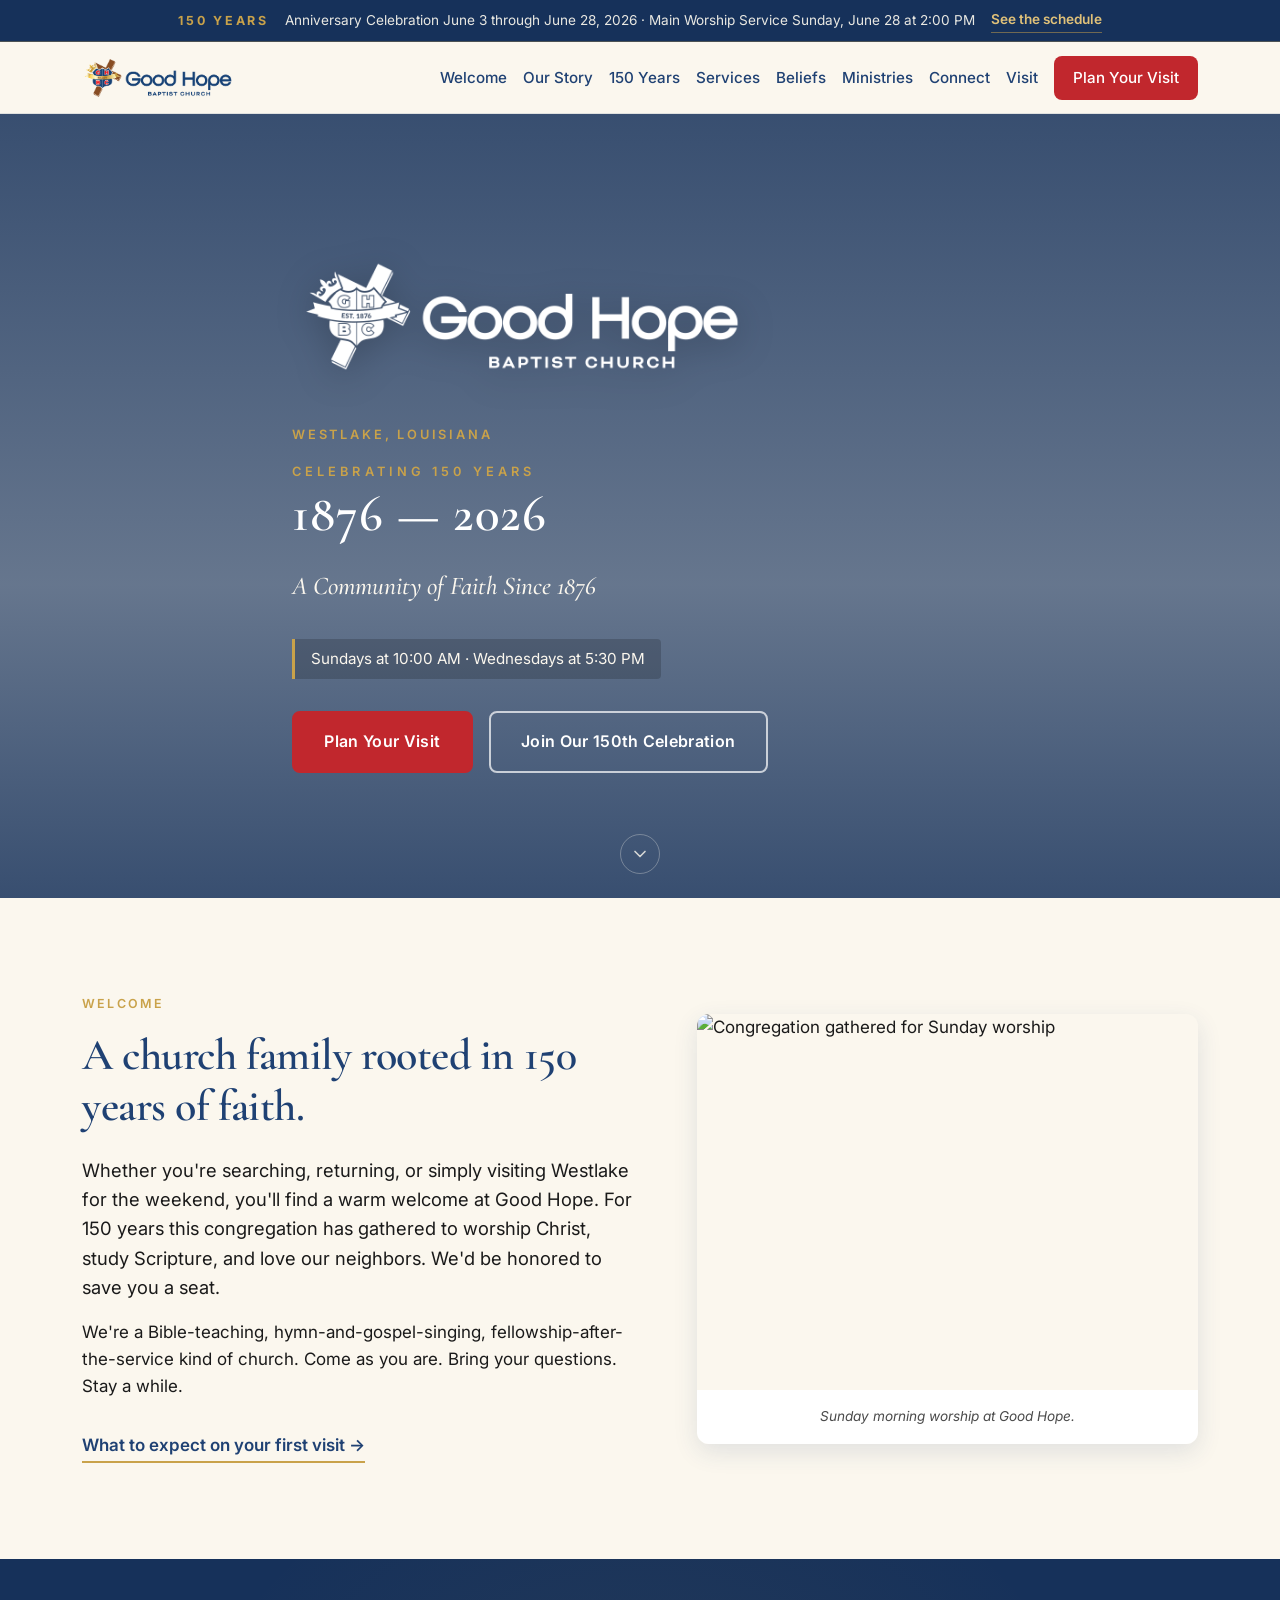
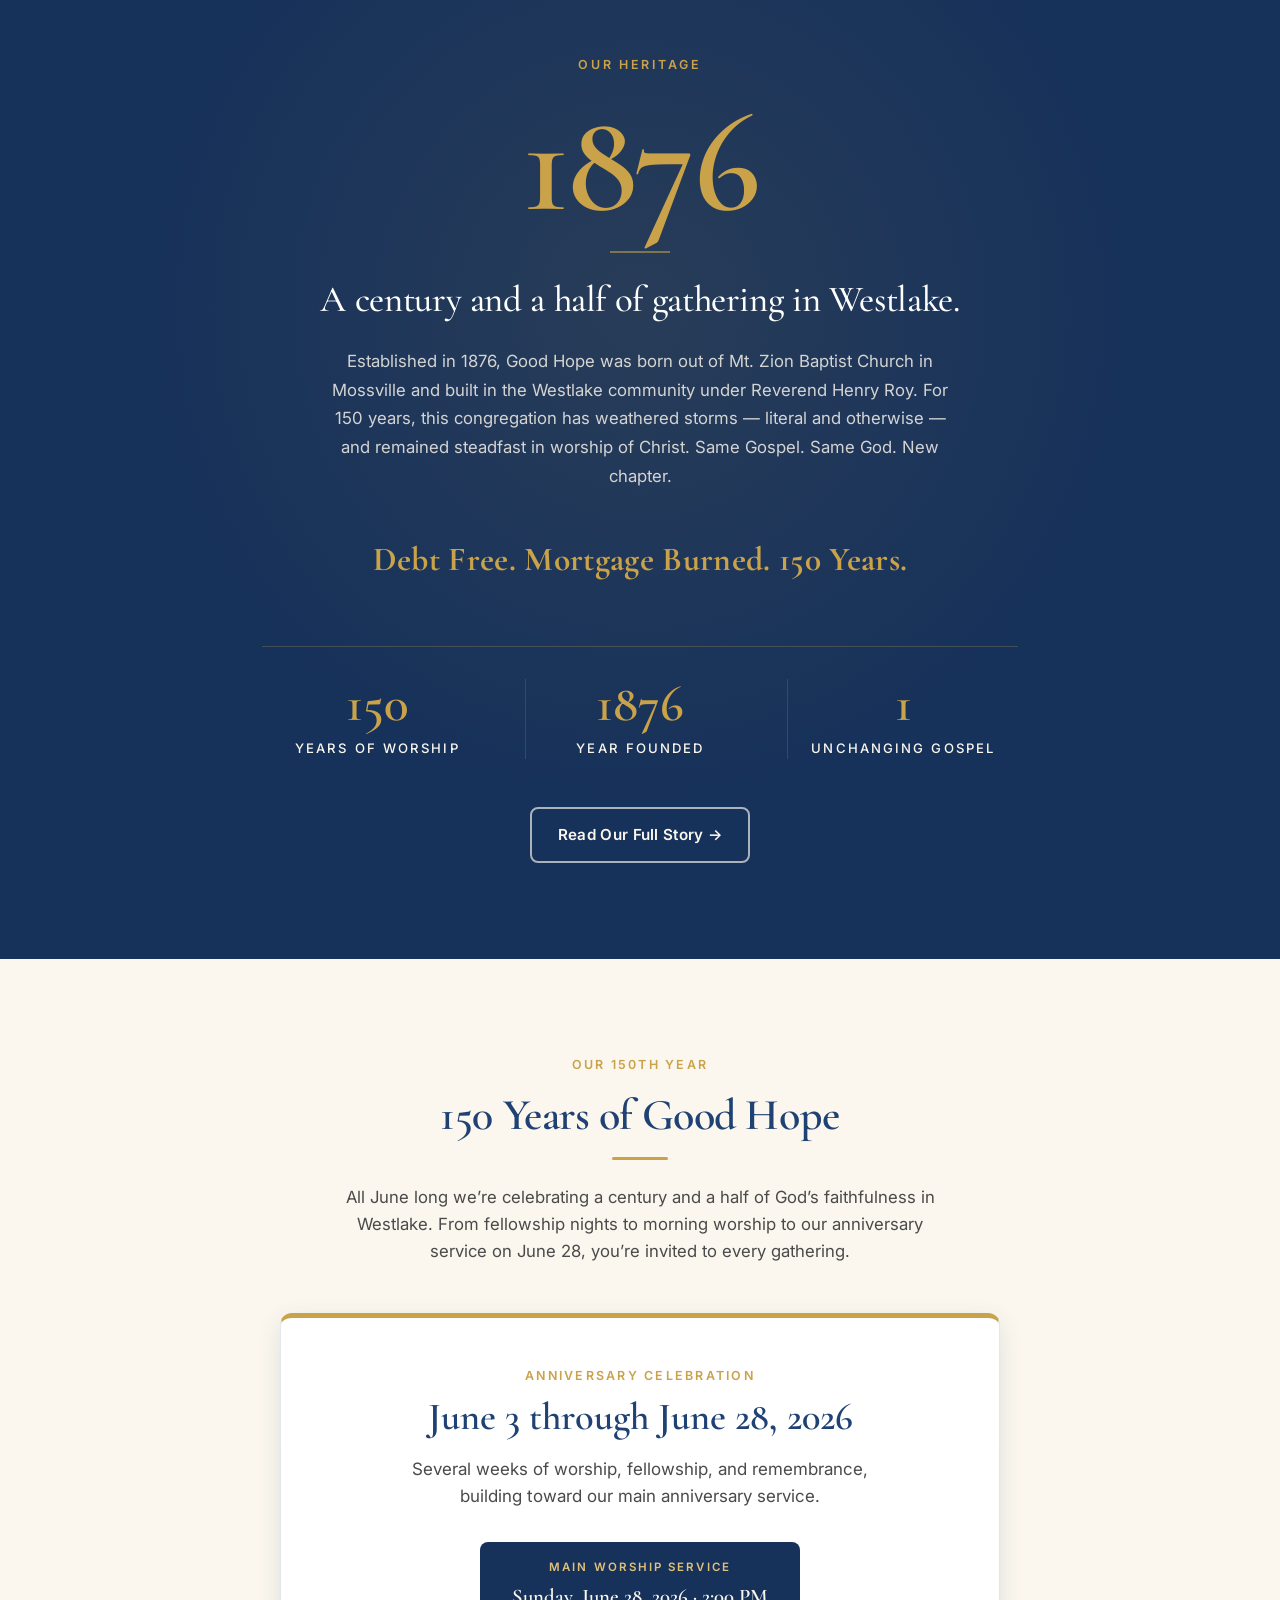
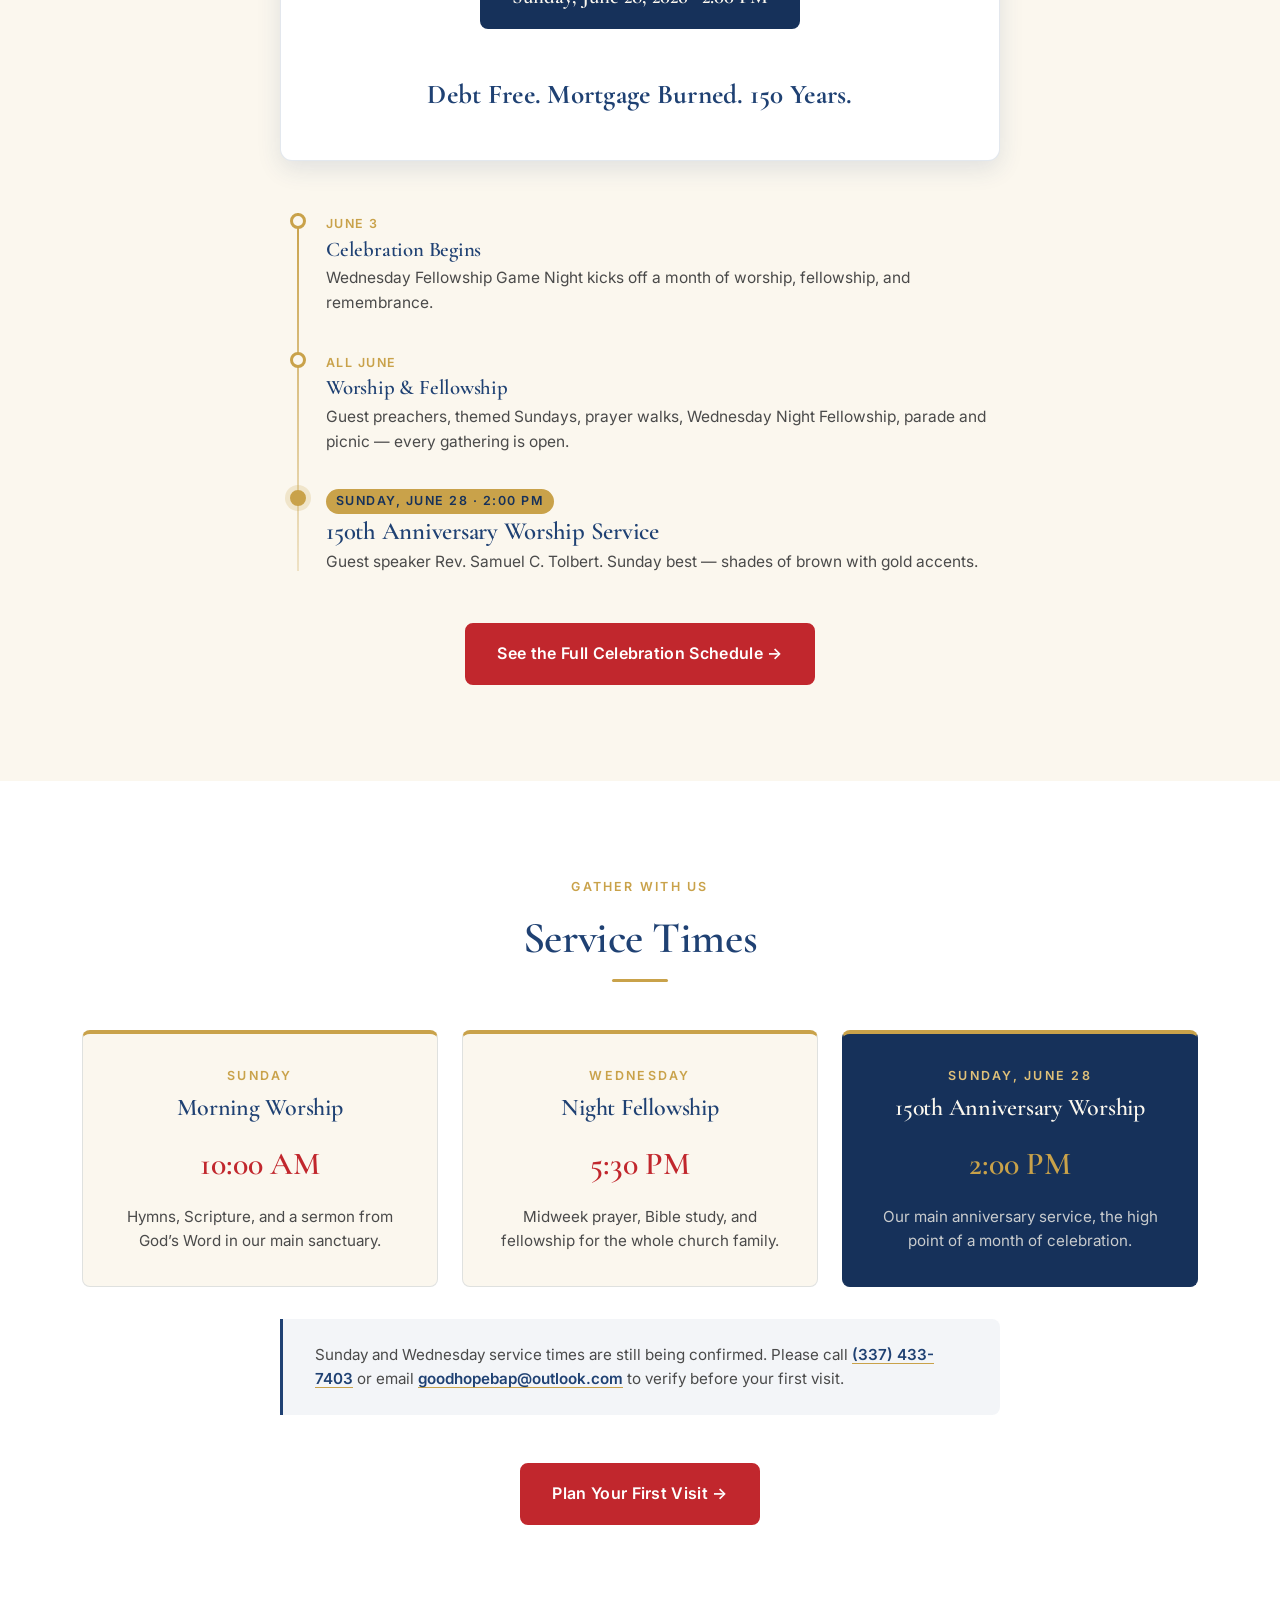
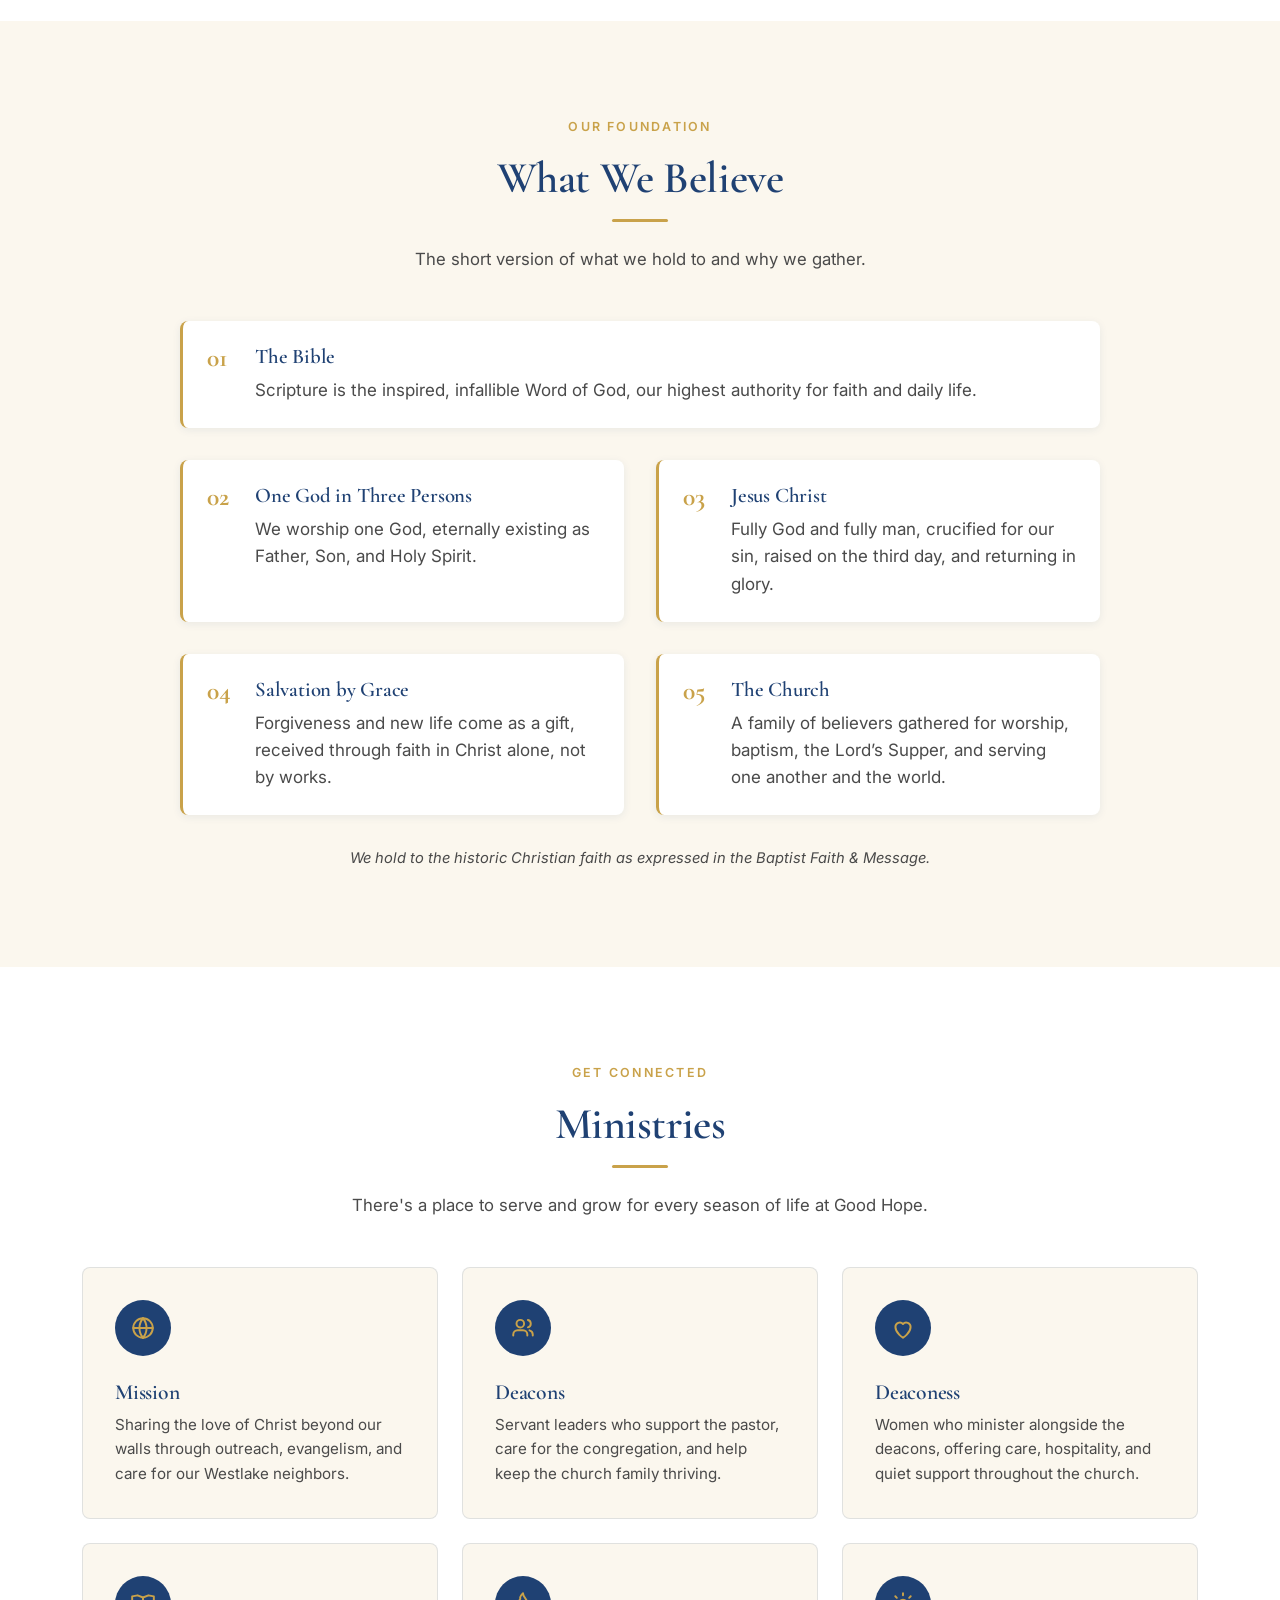
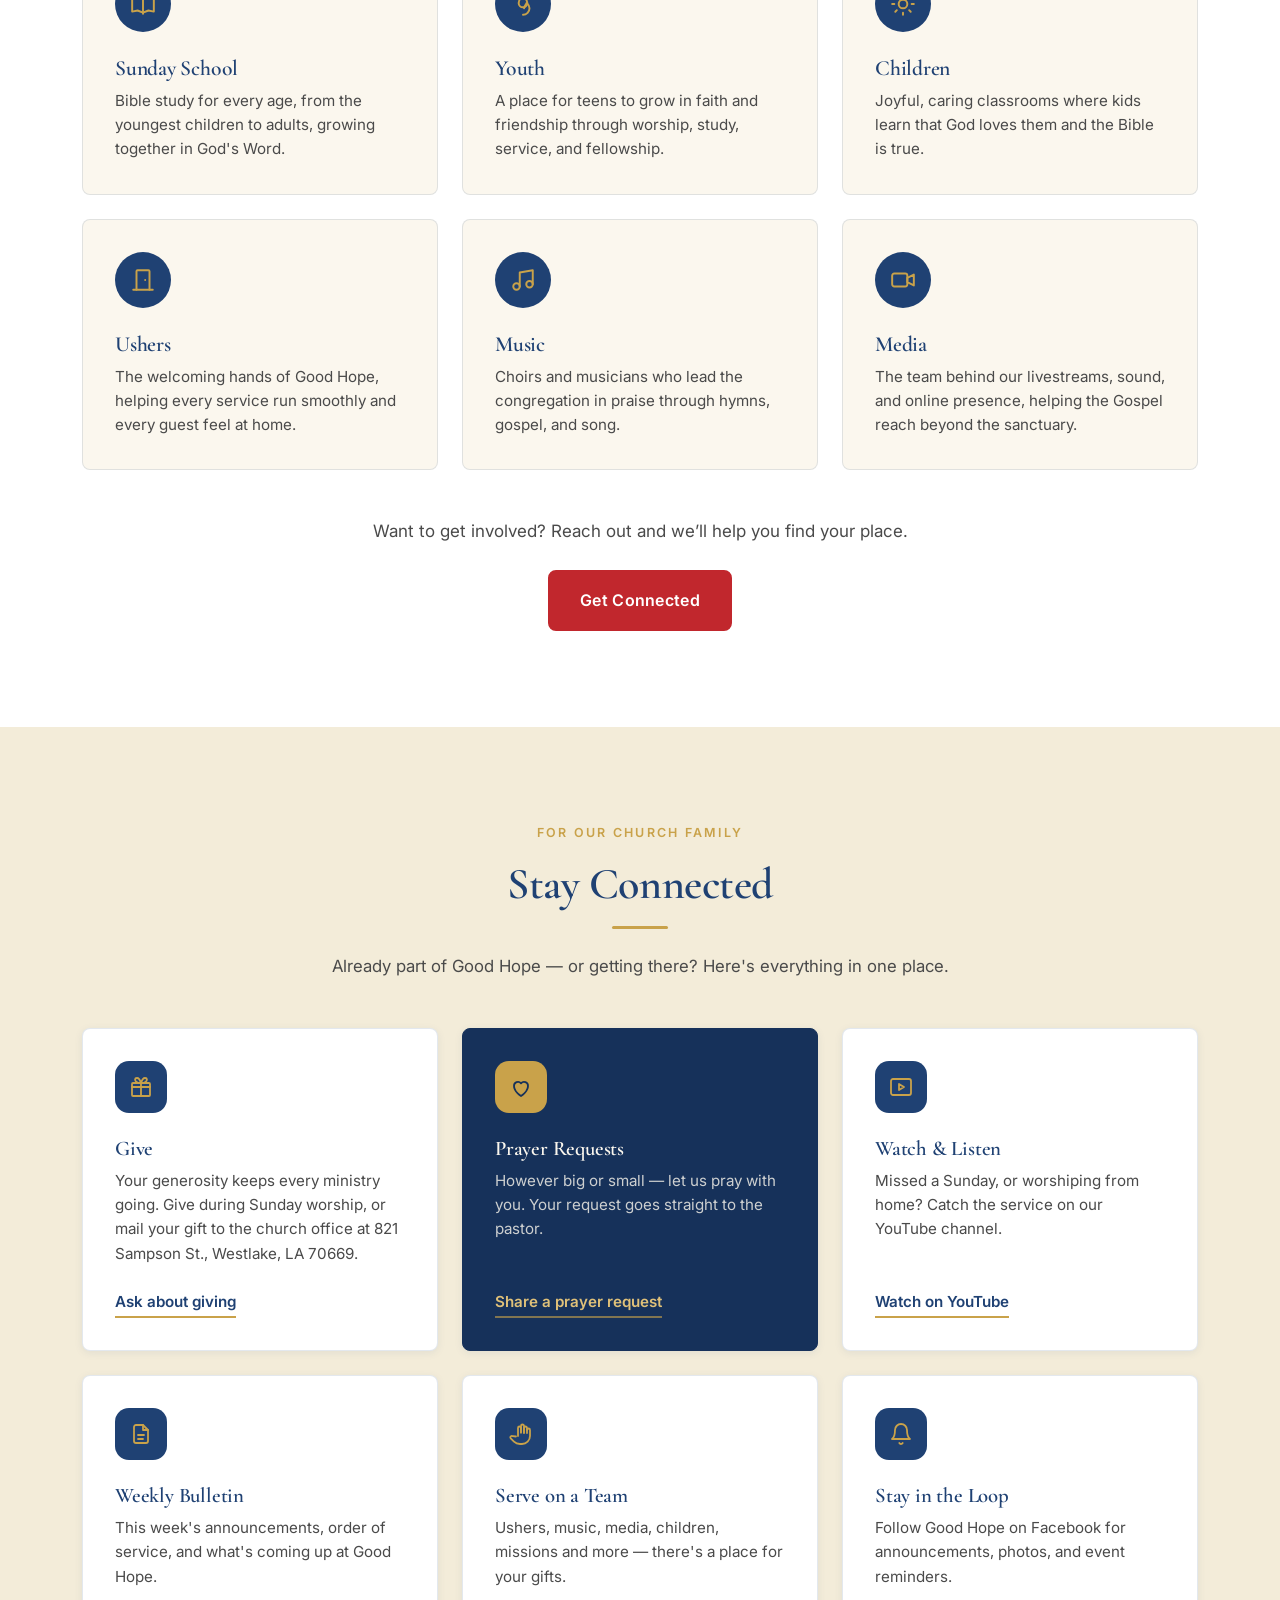
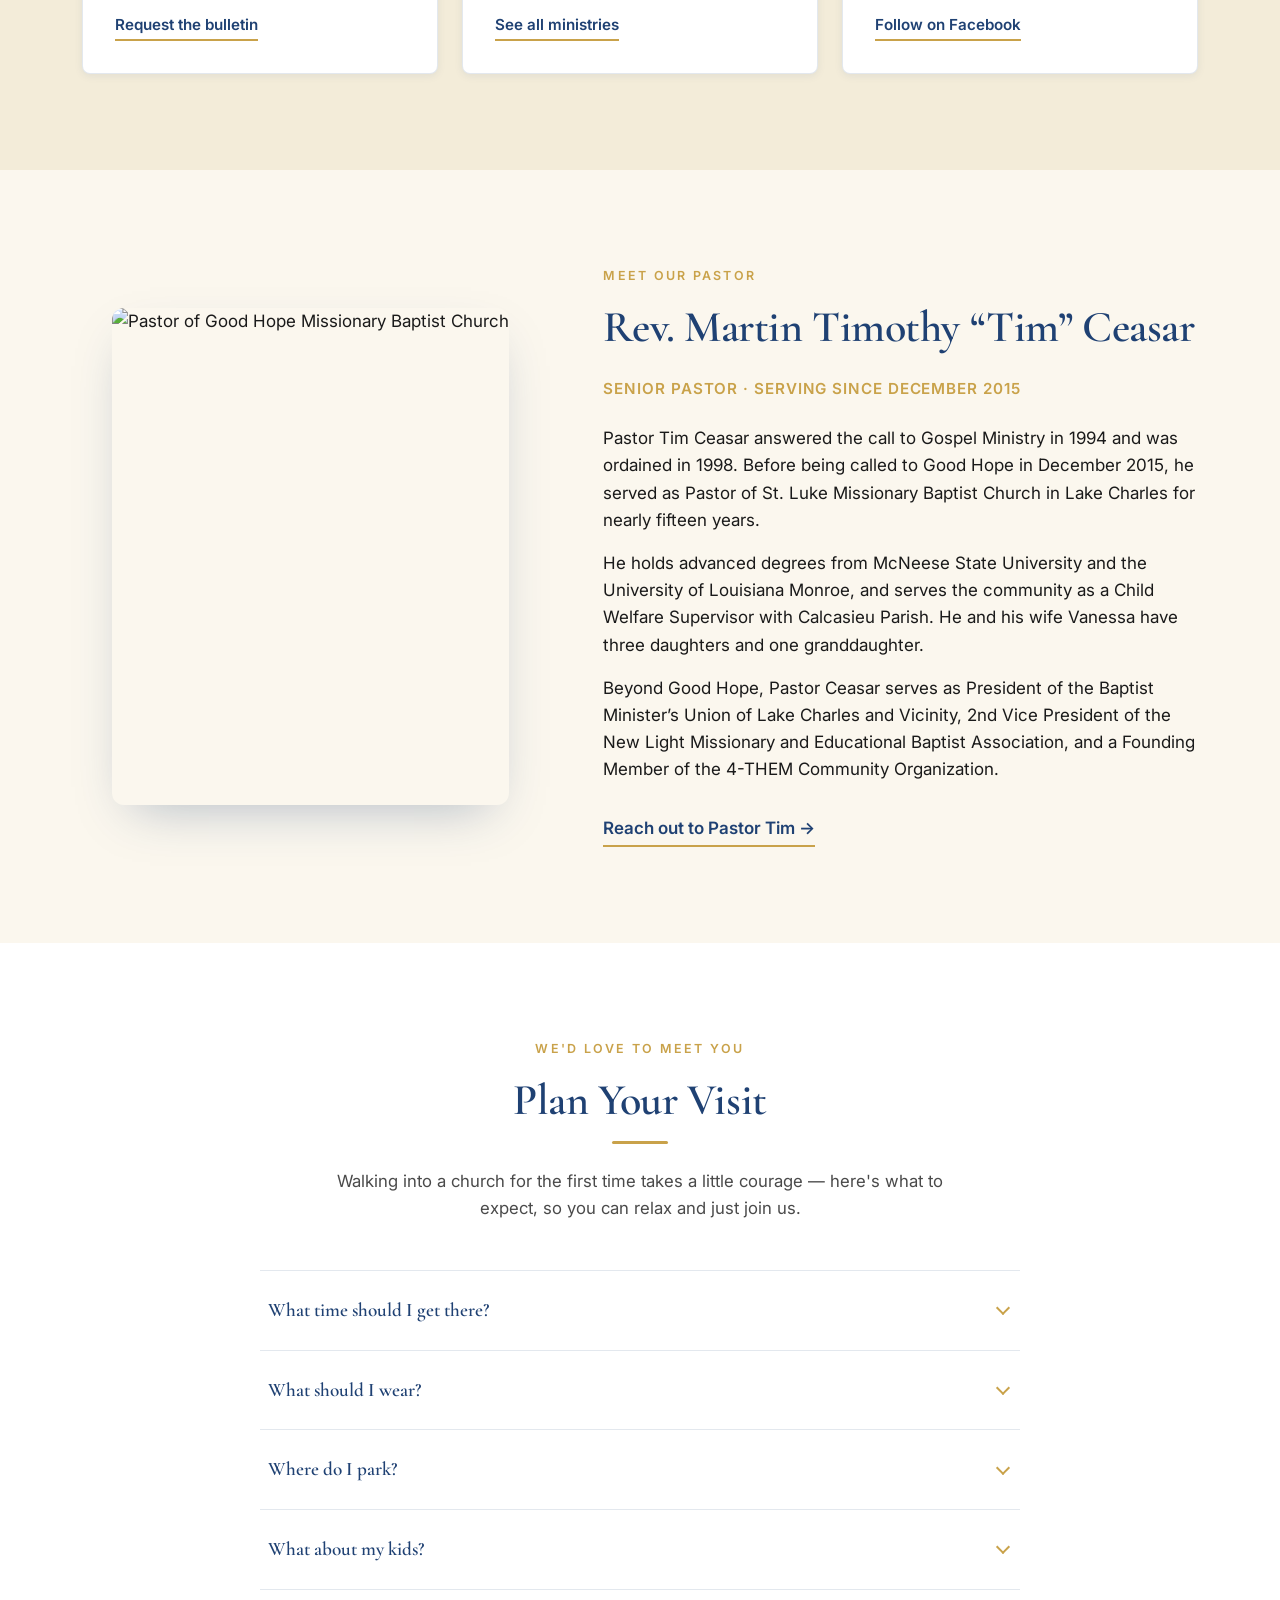
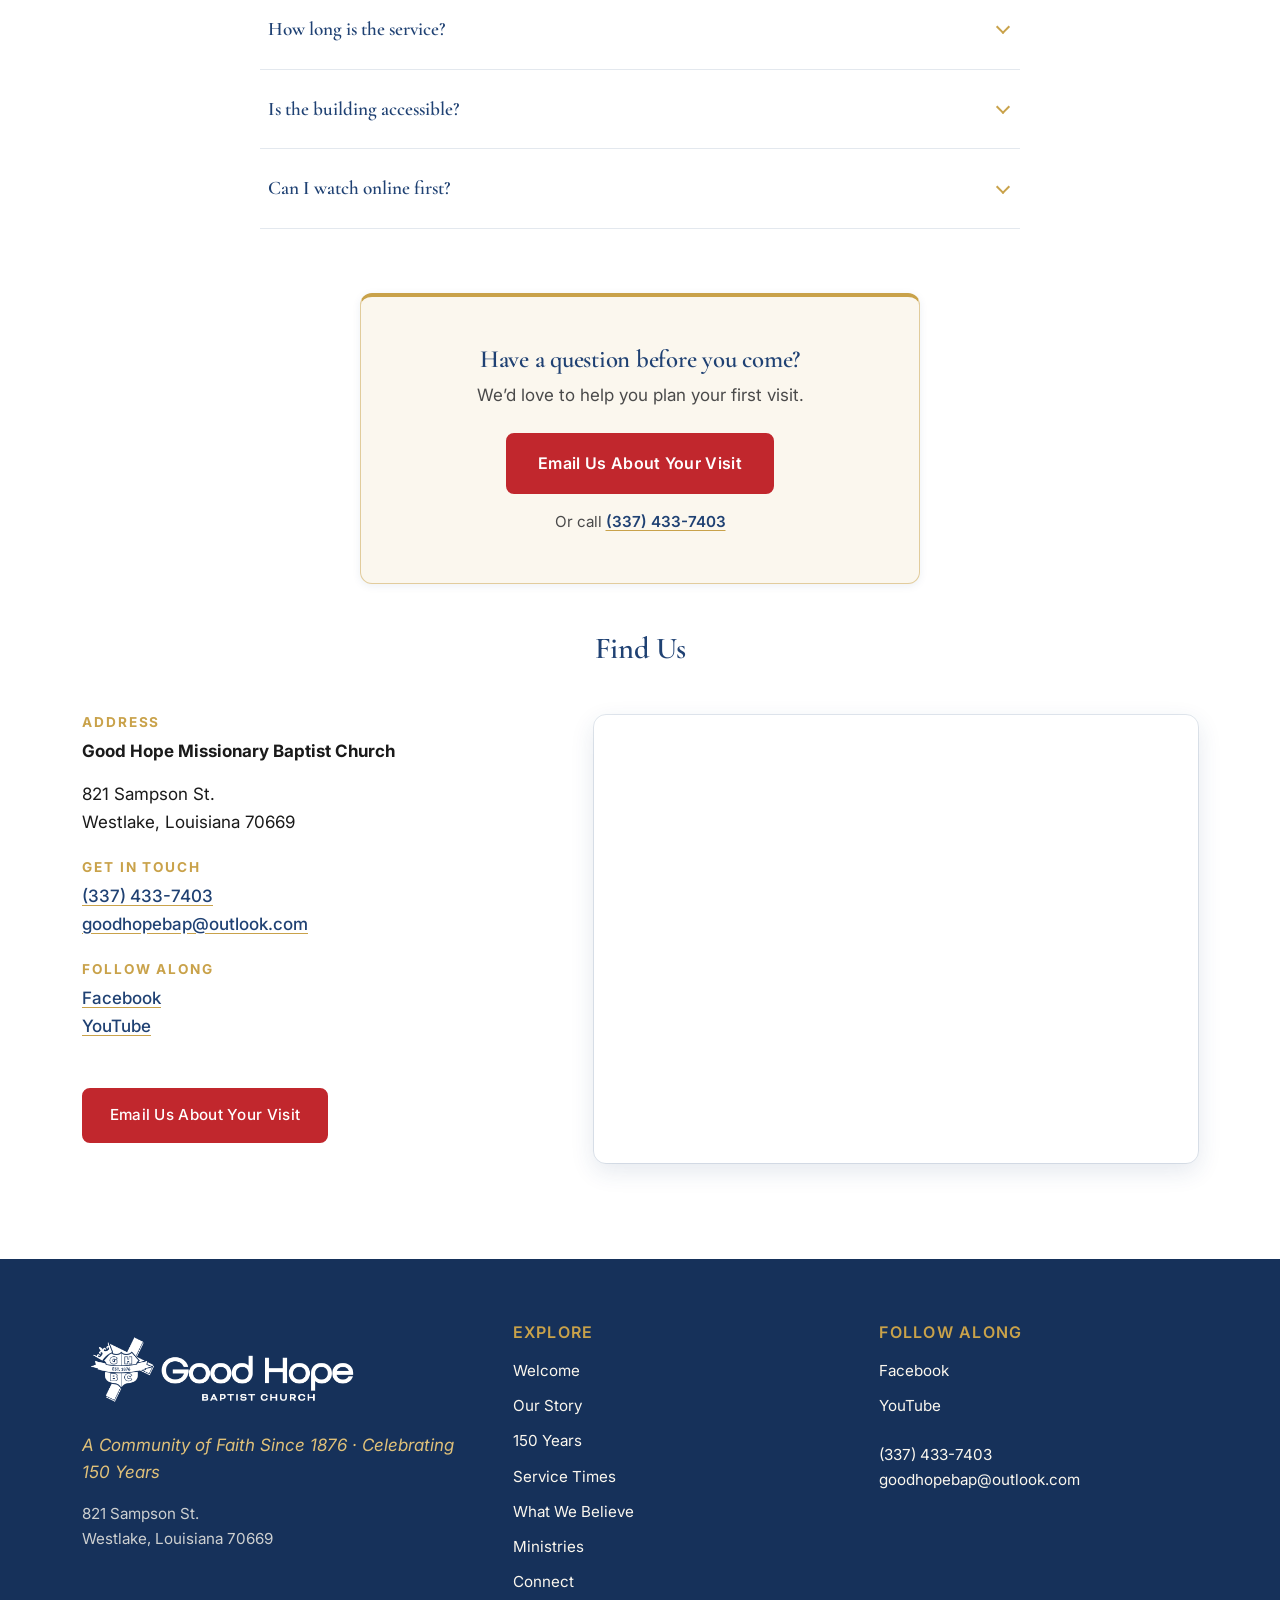
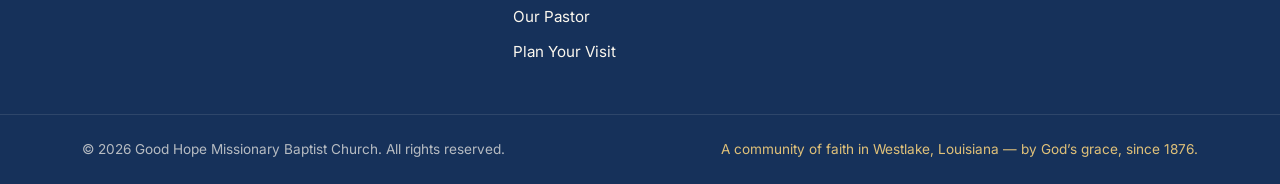
==== commit 405fbeae: "v2 update: split-voice copy, /150 and /our-story pages, pill removal, CTAs added - Add /150/index.ht" ====
--- a/index.html
+++ b/index.html
@@ -116,7 +116,8 @@
       <nav class="primary-nav" id="primary-nav" aria-label="Primary">
         <ul>
           <li><a href="#welcome">Welcome</a></li>
-          <li><a href="#anniversary">150 Years</a></li>
+          <li><a href="/our-story/">Our Story</a></li>
+          <li><a href="/150/">150 Years</a></li>
           <li><a href="#services">Services</a></li>
           <li><a href="#beliefs">Beliefs</a></li>
           <li><a href="#ministries">Ministries</a></li>
@@ -146,17 +147,17 @@
         <h1 class="visually-hidden">Good Hope Missionary Baptist Church</h1>
         <p class="hero-eyebrow">Westlake, Louisiana</p>
 
-        <p class="hero-badge">
-          <span class="hero-badge-mark">150</span>
-          Celebrating 150 Years &middot; 1876 to 2026
-        </p>
+        <div class="hero-anniv">
+          <p class="hero-anniv-label">Celebrating 150 Years</p>
+          <p class="hero-anniv-years">1876 &mdash; 2026</p>
+        </div>
 
         <p class="hero-tagline">A Community of Faith Since 1876</p>
-        <p class="hero-times">Sundays at 10:00 AM &middot; Wednesdays at 5:30 PM &middot; <span class="hero-times-flag">times tentative</span></p>
+        <p class="hero-times">Sundays at 10:00 AM &middot; Wednesdays at 5:30 PM</p>
 
         <div class="hero-actions">
-          <a href="#visit" class="btn btn-primary">Plan Your Visit</a>
-          <a href="#anniversary" class="btn btn-ghost">Our 150th Year</a>
+          <a href="#visit" class="btn btn-primary btn-lg">Plan Your Visit</a>
+          <a href="/150/" class="btn btn-ghost btn-lg">Join Our 150th Celebration</a>
         </div>
       </div>
 
@@ -209,18 +210,11 @@
         <p class="heritage-year" aria-hidden="true">1876</p>
         <h2 class="heritage-title">A century and a half of gathering in Westlake.</h2>
         <p class="heritage-lede">
-          Good Hope Missionary Baptist Church was established in 1876, born out of
-          Mt. Zion Baptist Church in Mossville and built in the Westlake community
-          under the leadership of Reverend Henry Roy. For 150 years, this congregation
-          has weathered storms, literal and otherwise. The original building was
-          destroyed in a 1918 storm and faithfully rebuilt. Hurricane Rita in 2005
-          and Hurricane Laura in 2020 each tested the congregation's resolve.
-        </p>
-        <p class="heritage-lede">
-          Through every season, Good Hope has remained: same Gospel, same God, new
-          chapter. In 2024, the sanctuary was rededicated after major renovations. In
-          2026, we celebrate 150 years: debt free, mortgage burned, and looking
-          forward to what God will do next.
+          Established in 1876, Good Hope was born out of Mt.&nbsp;Zion Baptist Church in
+          Mossville and built in the Westlake community under Reverend Henry Roy. For
+          150 years, this congregation has weathered storms &mdash; literal and
+          otherwise &mdash; and remained steadfast in worship of Christ. Same Gospel.
+          Same God. New chapter.
         </p>
 
         <p class="brand-statement">Debt Free. Mortgage Burned. 150 Years.</p>
@@ -239,6 +233,10 @@
             <span class="heritage-stat-label">Unchanging Gospel</span>
           </li>
         </ul>
+
+        <div class="heritage-cta">
+          <a href="/our-story/" class="btn btn-outline-light">Read Our Full Story &rarr;</a>
+        </div>
       </div>
     </section>
 
@@ -251,8 +249,9 @@
         <p class="section-eyebrow centered">Our 150th Year</p>
         <h2 class="section-title centered">150 Years of Good Hope</h2>
         <p class="section-intro centered">
-          All June long we're celebrating a century and a half of God's faithfulness
-          in Westlake. You're invited to every gathering.
+          All June long we&rsquo;re celebrating a century and a half of God&rsquo;s
+          faithfulness in Westlake. From fellowship nights to morning worship to our
+          anniversary service on June 28, you&rsquo;re invited to every gathering.
         </p>
 
         <div class="anniversary-card">
@@ -271,26 +270,27 @@
           <p class="brand-statement brand-statement--light">Debt Free. Mortgage Burned. 150 Years.</p>
         </div>
 
-        <ol class="timeline" aria-label="150th anniversary schedule">
+        <ol class="timeline" aria-label="150th anniversary highlights">
           <li class="timeline-item">
-            <span class="timeline-date">June 3, 2026</span>
+            <span class="timeline-date">June 3</span>
             <h3 class="timeline-title">Celebration Begins</h3>
-            <p class="timeline-detail">A month of worship, fellowship, and remembrance opens — 150 years in the making.</p>
+            <p class="timeline-detail">Wednesday Fellowship Game Night kicks off a month of worship, fellowship, and remembrance.</p>
           </li>
           <li class="timeline-item">
-            <span class="timeline-date">Throughout June</span>
-            <h3 class="timeline-title">Worship &amp; Remembrance</h3>
-            <p class="timeline-detail">
-              Special services and gatherings all month long. Full schedule coming soon.
-              <!-- TODO (church): list the specific June dates &amp; events here once they're set. -->
-            </p>
+            <span class="timeline-date">All June</span>
+            <h3 class="timeline-title">Worship &amp; Fellowship</h3>
+            <p class="timeline-detail">Guest preachers, themed Sundays, prayer walks, Wednesday Night Fellowship, parade and picnic &mdash; every gathering is open.</p>
           </li>
           <li class="timeline-item timeline-item--highlight">
-            <span class="timeline-date">Sunday, June 28, 2026 &middot; 2:00 PM</span>
+            <span class="timeline-date">Sunday, June 28 &middot; 2:00 PM</span>
             <h3 class="timeline-title">150th Anniversary Worship Service</h3>
-            <p class="timeline-detail">The high point of the celebration — one church family giving thanks for a century and a half of God's faithfulness. All are welcome.</p>
+            <p class="timeline-detail">Guest speaker Rev. Samuel C. Tolbert. Sunday best &mdash; shades of brown with gold accents.</p>
           </li>
         </ol>
+
+        <div class="section-cta">
+          <a href="/150/" class="btn btn-primary btn-lg">See the Full Celebration Schedule &rarr;</a>
+        </div>
       </div>
     </section>
 
@@ -309,15 +309,13 @@
             <p class="service-day">Sunday</p>
             <h3>Morning Worship</h3>
             <p class="service-time">10:00 AM</p>
-            <p class="service-flag">Time tentative</p>
-            <p class="service-detail">Hymns, Scripture, and a sermon from God's Word in our main sanctuary.</p>
+            <p class="service-detail">Hymns, Scripture, and a sermon from God&rsquo;s Word in our main sanctuary.</p>
           </article>
 
           <article class="service-card">
             <p class="service-day">Wednesday</p>
             <h3>Night Fellowship</h3>
             <p class="service-time">5:30 PM</p>
-            <p class="service-flag">Time tentative</p>
             <p class="service-detail">Midweek prayer, Bible study, and fellowship for the whole church family.</p>
           </article>
 
@@ -329,11 +327,16 @@
           </article>
         </div>
 
-        <p class="services-note">
-          Sunday and Wednesday times are still being confirmed. New here? See
-          <a href="#visit">what to expect on your first visit</a> — including kids,
-          parking, and accessibility — or <a href="#visit">get in touch</a> and we'll help you plan ahead.
-        </p>
+        <p class="services-notice">
+          Sunday and Wednesday service times are still being confirmed. Please call
+          <a href="tel:+13374337403">(337)&nbsp;433-7403</a> or email
+          <a href="mailto:goodhopebap@outlook.com?subject=Confirming%20service%20times">goodhopebap@outlook.com</a>
+          to verify before your first visit.
+        </p>
+
+        <div class="section-cta">
+          <a href="#visit" class="btn btn-primary btn-lg">Plan Your First Visit &rarr;</a>
+        </div>
       </div>
     </section>
 
@@ -348,15 +351,14 @@
         <p class="section-eyebrow centered">Our Foundation</p>
         <h2 class="section-title centered">What We Believe</h2>
         <p class="section-intro centered">
-          We hold to the historic Christian faith as expressed in the Baptist Faith &amp; Message.
-          Here's the short version.
+          The short version of what we hold to and why we gather.
         </p>
 
         <ol class="belief-list">
           <li>
             <span class="belief-number" aria-hidden="true">01</span>
             <h3>The Bible</h3>
-            <p>Scripture is the inspired, trustworthy Word of God, our highest authority for faith and daily life.</p>
+            <p>Scripture is the inspired, infallible Word of God, our highest authority for faith and daily life.</p>
           </li>
           <li>
             <span class="belief-number" aria-hidden="true">02</span>
@@ -371,14 +373,18 @@
           <li>
             <span class="belief-number" aria-hidden="true">04</span>
             <h3>Salvation by Grace</h3>
-            <p>Forgiveness and new life come as a gift, received through faith in Christ alone, not earned.</p>
+            <p>Forgiveness and new life come as a gift, received through faith in Christ alone, not by works.</p>
           </li>
           <li>
             <span class="belief-number" aria-hidden="true">05</span>
             <h3>The Church</h3>
-            <p>A family of believers gathered for worship, baptism, the Lord's Supper, and serving one another and the world.</p>
+            <p>A family of believers gathered for worship, baptism, the Lord&rsquo;s Supper, and serving one another and the world.</p>
           </li>
         </ol>
+
+        <p class="beliefs-footnote">
+          We hold to the historic Christian faith as expressed in the Baptist Faith &amp; Message.
+        </p>
       </div>
     </section>
 
@@ -511,7 +517,12 @@
           </article>
         </div>
 
-        <p class="ministries-cta">Not sure where you'd fit? <a href="#connect">Let's connect</a> — we'll help you find your place at Good Hope.</p>
+        <div class="section-cta">
+          <p class="section-cta-body">Want to get involved? Reach out and we&rsquo;ll help you find your place.</p>
+          <div class="section-cta-row">
+            <a href="#connect" class="btn btn-primary btn-lg">Get Connected</a>
+          </div>
+        </div>
       </div>
     </section>
 
@@ -650,45 +661,21 @@
             with Calcasieu Parish. He and his wife Vanessa have three daughters and one
             granddaughter.
           </p>
+          <p>
+            Beyond Good Hope, Pastor Ceasar serves as President of the Baptist
+            Minister&rsquo;s Union of Lake Charles and Vicinity, 2nd Vice President of the
+            New Light Missionary and Educational Baptist Association, and a Founding
+            Member of the 4-THEM Community Organization.
+          </p>
           <a href="#visit" class="link-arrow">Reach out to Pastor Tim &rarr;</a>
         </div>
       </div>
     </section>
 
-    <!-- ============================================
-         10. THE SHEPHERDS WHO CAME BEFORE
-         A small honor section for past pastors.
-         ============================================ -->
-    <section class="section shepherds" id="shepherds" aria-label="Past pastors of Good Hope">
-      <div class="container shepherds-content">
-        <p class="section-eyebrow centered">In Gratitude</p>
-        <h2 class="section-title centered shepherds-title">The Shepherds Who Came Before</h2>
-        <p class="section-intro centered shepherds-intro">
-          We honor the pastors whose faithfulness carried Good Hope across 150 years.
-        </p>
-
-        <ul class="shepherd-list">
-          <li>Henry Roy</li>
-          <li>Willie Smith</li>
-          <li>Smiley Barnes</li>
-          <li>Boyd</li>
-          <li>Martin Haynes</li>
-          <li>Mitchell Bates</li>
-          <li>Newton</li>
-          <li>J.O. Simmons</li>
-          <li>W.C. Clark</li>
-          <li>Henry Brooks</li>
-        </ul>
-
-        <p class="shepherd-highlight">
-          And Pastor Madison Clark, Jr. (1982&ndash;2015), whose 33-year tenure built
-          the current sanctuary, fellowship hall, and educational facility.
-        </p>
-      </div>
-    </section>
-
-    <!-- ============================================
-         11. PLAN YOUR VISIT
+    <!-- The "Shepherds Who Came Before" section now lives on /our-story/. -->
+
+    <!-- ============================================
+         10. PLAN YOUR VISIT
          First-visit FAQ (native <details> accordion, no JS needed), then
          address, phone, email, and embedded map.
          NOTE (church): a few FAQ answers below are best-guess placeholders —
@@ -722,7 +709,7 @@
           </details>
           <details class="faq-item">
             <summary>How long is the service?</summary>
-            <div class="faq-body"><p>Sunday morning worship usually runs about an hour and a half — hymns and gospel music, prayer, Scripture, and a message from God's Word. Many folks stay to visit afterward; you're welcome to as well.</p></div>
+            <div class="faq-body"><p>Sunday morning worship usually runs about an hour and a half &mdash; hymns and gospel music, prayer, Scripture, and a message from God&rsquo;s Word. Many stay to visit afterward, and you&rsquo;re welcome to as well.</p></div>
           </details>
           <details class="faq-item">
             <summary>Is the building accessible?</summary>
@@ -730,8 +717,15 @@
           </details>
           <details class="faq-item">
             <summary>Can I watch online first?</summary>
-            <div class="faq-body"><p>Absolutely — join us on <a href="https://www.youtube.com/@goodhopebaptistchurch3423" target="_blank" rel="noopener">our YouTube channel</a>. It's a great way to get a feel for Good Hope before you visit in person.</p></div>
+            <div class="faq-body"><p>Absolutely &mdash; join us on <a href="https://www.youtube.com/@goodhopebaptistchurch3423" target="_blank" rel="noopener">our YouTube channel</a>. It&rsquo;s a great way to get a feel for Good Hope before you visit in person.</p></div>
           </details>
+        </div>
+
+        <div class="visit-cta-card">
+          <h3>Have a question before you come?</h3>
+          <p>We&rsquo;d love to help you plan your first visit.</p>
+          <a href="mailto:goodhopebap@outlook.com?subject=Planning%20my%20first%20visit" class="btn btn-primary btn-lg">Email Us About Your Visit</a>
+          <span class="visit-cta-phone">Or call <a href="tel:+13374337403">(337)&nbsp;433-7403</a></span>
         </div>
 
         <h3 class="visit-subhead">Find Us</h3>
@@ -797,7 +791,8 @@
         <h4>Explore</h4>
         <ul>
           <li><a href="#welcome">Welcome</a></li>
-          <li><a href="#anniversary">150 Years</a></li>
+          <li><a href="/our-story/">Our Story</a></li>
+          <li><a href="/150/">150 Years</a></li>
           <li><a href="#services">Service Times</a></li>
           <li><a href="#beliefs">What We Believe</a></li>
           <li><a href="#ministries">Ministries</a></li>
@@ -824,7 +819,7 @@
     <div class="footer-bottom">
       <div class="container">
         <p>&copy; <span id="year">2026</span> Good Hope Missionary Baptist Church. All rights reserved.</p>
-        <p class="footer-credit">A community of faith in Westlake, Louisiana, since 1876.</p>
+        <p class="footer-credit">A community of faith in Westlake, Louisiana &mdash; by God&rsquo;s grace, since 1876.</p>
       </div>
     </div>
   </footer>
--- a/styles.css
+++ b/styles.css
@@ -377,8 +377,10 @@
 }
 .nav-cta:hover { background: var(--red-dark); }
 
-/* Desktop nav: inline */
-@media (min-width: 960px) {
+/* Desktop nav: inline. Breakpoint bumped from 960 -> 1080 so the 9-item
+   nav has room to breathe; a tighter intermediate range keeps it readable
+   between 1080 and 1240 before relaxing into the default at 1240+. */
+@media (min-width: 1080px) {
   .nav-toggle { display: none; }
   .primary-nav {
     position: static;
@@ -391,13 +393,14 @@
   .primary-nav ul {
     flex-direction: row;
     align-items: center;
-    gap: var(--space-2);
+    gap: 1rem;
     padding: 0;
   }
   .primary-nav a {
     padding: 0.5rem 0;
     border: none;
-    font-size: 0.95rem;
+    font-size: 0.9rem;
+    white-space: nowrap;
     position: relative;
   }
   .primary-nav a:not(.nav-cta)::after {
@@ -411,9 +414,14 @@
     transition: width 0.2s var(--ease);
   }
   .primary-nav a:not(.nav-cta):hover::after { width: 100%; }
-  .nav-cta { margin-top: 0; padding: 0.6rem 1.2rem !important; }
+  .nav-cta { margin-top: 0; padding: 0.55rem 1.05rem !important; font-size: 0.88rem; }
   .nav-cta:hover { color: var(--white) !important; }
   .nav-cta::after { display: none; }
+}
+@media (min-width: 1240px) {
+  .primary-nav ul { gap: var(--space-2); }
+  .primary-nav a { font-size: 0.95rem; }
+  .nav-cta { padding: 0.6rem 1.2rem !important; font-size: 0.92rem; }
 }
 
 
@@ -1041,15 +1049,16 @@
   padding-bottom: 0.55rem;
   text-align: center;
 }
+/* De-pilled: was a rounded gold chip; now clean letter-spaced caps. */
 .ab-badge {
-  font-family: var(--font-serif);
+  font-family: var(--font-sans);
   font-weight: 700;
-  letter-spacing: 0.04em;
-  color: var(--navy-dark);
-  background: var(--gold);
-  padding: 0.1rem 0.6rem;
-  border-radius: 999px;
-  font-size: 0.8rem;
+  letter-spacing: 0.22em;
+  color: var(--gold);
+  background: transparent;
+  padding: 0;
+  border-radius: 0;
+  font-size: 0.78rem;
   text-transform: uppercase;
 }
 .ab-text { color: rgba(251, 247, 238, 0.92); }
@@ -1242,7 +1251,7 @@
   color: var(--navy);
   font-weight: 600;
 }
-@media (min-width: 960px) {
+@media (min-width: 1080px) {
   .primary-nav a[aria-current="true"]:not(.nav-cta)::after { width: 100%; }
 }
 
@@ -1596,3 +1605,518 @@
   font-size: clamp(1.4rem, 3vw, 1.9rem);
   margin: 0 0 var(--space-4);
 }
+
+
+/* --------------------------------------------------------------------------
+   24. v2 UPDATE — hero anniversary typography, CTAs, callouts, banners,
+       sub-page hero, /150 schedule, /our-story timeline. All additive.
+   -------------------------------------------------------------------------- */
+
+/* ---- Hero anniversary typography (replaces the old .hero-badge pill) ----- */
+.hero-anniv {
+  margin: 0 0 var(--space-3);
+  display: flex;
+  flex-direction: column;
+  gap: 0.35rem;
+}
+.hero-anniv-label {
+  font-family: var(--font-sans);
+  font-size: 0.8rem;
+  font-weight: 600;
+  letter-spacing: 0.32em;
+  text-transform: uppercase;
+  color: var(--gold);
+  margin: 0;
+}
+.hero-anniv-years {
+  font-family: var(--font-serif);
+  font-size: clamp(2.1rem, 5.5vw, 3.2rem);
+  font-weight: 600;
+  color: var(--white);
+  letter-spacing: 0.02em;
+  line-height: 1.05;
+  margin: 0;
+}
+
+/* ---- Buttons: extensions only ------------------------------------------- */
+.btn-lg {
+  padding: 1rem 1.9rem;
+  font-size: 1rem;
+  min-height: 48px;
+}
+.btn-outline-navy {
+  background: transparent;
+  color: var(--navy);
+  border-color: var(--navy);
+}
+.btn-outline-navy:hover {
+  background: var(--navy);
+  color: var(--white);
+  border-color: var(--navy);
+}
+.btn-outline-light {
+  background: transparent;
+  color: var(--cream);
+  border-color: rgba(251, 247, 238, 0.65);
+}
+.btn-outline-light:hover {
+  background: rgba(255, 255, 255, 0.12);
+  color: var(--white);
+  border-color: var(--white);
+}
+/* Touch target floor on phones */
+@media (max-width: 640px) {
+  .btn { min-height: 44px; display: inline-flex; align-items: center; justify-content: center; }
+}
+
+/* ---- Generic section-level CTA row -------------------------------------- */
+.section-cta {
+  margin-top: var(--space-5);
+  text-align: center;
+}
+.section-cta-row {
+  display: flex;
+  flex-wrap: wrap;
+  gap: var(--space-2);
+  justify-content: center;
+  margin-top: var(--space-3);
+}
+.section-cta-heading {
+  font-family: var(--font-serif);
+  font-size: clamp(1.4rem, 3vw, 2rem);
+  color: var(--navy);
+  margin: 0 0 var(--space-2);
+}
+.section-cta-body {
+  max-width: 560px;
+  margin: 0 auto var(--space-3);
+  color: var(--ink-soft);
+}
+
+/* Heritage band CTA — keep the dark band, use light outline buttons */
+.heritage-cta {
+  margin-top: var(--space-5);
+}
+
+/* ---- Services notice callout -------------------------------------------- */
+.services-notice {
+  max-width: 720px;
+  margin: var(--space-4) auto var(--space-3);
+  padding: var(--space-3) var(--space-4);
+  background: rgba(31, 65, 115, 0.05);
+  border-left: 3px solid var(--navy);
+  border-radius: 0 var(--radius-md) var(--radius-md) 0;
+  color: var(--ink-soft);
+  font-size: 0.95rem;
+  text-align: left;
+}
+.services-notice a { font-weight: 600; }
+
+/* ---- Plan-Your-Visit CTA card (end of FAQ) ------------------------------ */
+.visit-cta-card {
+  max-width: 560px;
+  margin: var(--space-5) auto;
+  padding: var(--space-5) var(--space-4);
+  background: var(--cream);
+  border: 1px solid rgba(201, 162, 74, 0.5);
+  border-top: 4px solid var(--gold);
+  border-radius: var(--radius-lg);
+  text-align: center;
+  box-shadow: var(--shadow-sm);
+}
+.visit-cta-card h3 {
+  margin: 0 0 var(--space-1);
+  font-size: clamp(1.3rem, 2.4vw, 1.55rem);
+}
+.visit-cta-card p {
+  color: var(--ink-soft);
+  margin: 0 0 var(--space-3);
+}
+.visit-cta-phone {
+  display: block;
+  margin-top: var(--space-2);
+  font-size: 0.95rem;
+  color: var(--ink-soft);
+}
+.visit-cta-phone a { font-weight: 600; }
+
+/* ---- Beliefs footnote --------------------------------------------------- */
+.beliefs-footnote {
+  max-width: 720px;
+  margin: var(--space-4) auto 0;
+  font-style: italic;
+  font-size: 0.92rem;
+  color: var(--ink-soft);
+  text-align: center;
+}
+
+/* ---- Sub-page hero (/150, /our-story) ----------------------------------- */
+.page-hero {
+  background: var(--navy-dark);
+  color: var(--white);
+  padding: var(--space-7) 0 var(--space-6);
+  text-align: center;
+  position: relative;
+  overflow: hidden;
+}
+.page-hero::before {
+  content: "";
+  position: absolute;
+  inset: 0;
+  background: radial-gradient(circle at 50% 40%, rgba(201, 162, 74, 0.14), transparent 60%);
+  pointer-events: none;
+}
+.page-hero .container { position: relative; }
+.page-hero-eyebrow {
+  font-family: var(--font-sans);
+  font-size: 0.8rem;
+  font-weight: 600;
+  letter-spacing: 0.28em;
+  text-transform: uppercase;
+  color: var(--gold);
+  margin: 0 0 var(--space-3);
+}
+.page-hero h1 {
+  color: var(--white);
+  font-family: var(--font-serif);
+  font-size: clamp(2.5rem, 7vw, 4.5rem);
+  margin: 0 0 var(--space-3);
+  line-height: 1.05;
+}
+.page-hero-display {
+  font-family: var(--font-serif);
+  font-size: clamp(3.5rem, 12vw, 7rem);
+  font-weight: 600;
+  color: var(--white);
+  letter-spacing: -0.01em;
+  line-height: 1;
+  margin: 0 0 var(--space-3);
+}
+.page-hero-sub {
+  font-family: var(--font-sans);
+  font-size: 0.95rem;
+  font-weight: 600;
+  letter-spacing: 0.24em;
+  text-transform: uppercase;
+  color: var(--gold);
+  margin: 0 0 var(--space-3);
+}
+.page-hero-context {
+  color: rgba(251, 247, 238, 0.88);
+  font-size: 1.05rem;
+  margin: 0 auto var(--space-4);
+  max-width: 640px;
+}
+.page-hero-verse {
+  font-family: var(--font-serif);
+  font-style: italic;
+  font-size: clamp(1.05rem, 2vw, 1.2rem);
+  color: var(--cream);
+  max-width: 620px;
+  margin: 0 auto var(--space-5);
+  line-height: 1.55;
+}
+.page-hero-actions {
+  display: flex;
+  flex-wrap: wrap;
+  gap: var(--space-2);
+  justify-content: center;
+}
+
+/* ---- Anniversary banner band (full-bleed) ------------------------------- */
+.anniv-banner {
+  background: var(--navy-dark);
+  color: var(--white);
+  padding: var(--space-5) 0;
+  text-align: center;
+  border-top: 1px solid rgba(201, 162, 74, 0.2);
+  border-bottom: 1px solid rgba(201, 162, 74, 0.2);
+}
+.anniv-banner-text {
+  font-family: var(--font-serif);
+  font-size: clamp(1.4rem, 4vw, 2.4rem);
+  font-weight: 600;
+  letter-spacing: 0.06em;
+  color: var(--gold);
+  margin: 0;
+  line-height: 1.2;
+}
+
+/* ---- /150 invitation prose block ---------------------------------------- */
+.invitation {
+  background: var(--white);
+}
+.invitation-content {
+  max-width: 740px;
+  margin: 0 auto;
+}
+.invitation-content p {
+  font-size: 1.08rem;
+  color: var(--ink);
+  line-height: 1.75;
+}
+
+/* ---- /150 schedule grid + featured card --------------------------------- */
+.schedule-section { background: var(--cream); }
+.schedule-meta-line {
+  max-width: 720px;
+  margin: 0 auto var(--space-4);
+  text-align: center;
+  color: var(--ink-soft);
+  font-size: 1rem;
+}
+.schedule-grid {
+  display: grid;
+  grid-template-columns: 1fr;
+  gap: var(--space-3);
+  max-width: 980px;
+  margin: var(--space-4) auto 0;
+}
+@media (min-width: 768px) {
+  .schedule-grid { grid-template-columns: 1fr 1fr; }
+}
+.schedule-card {
+  background: var(--white);
+  border: 1px solid var(--line);
+  border-left: 4px solid var(--gold);
+  border-radius: var(--radius-md);
+  padding: var(--space-3) var(--space-4);
+  box-shadow: var(--shadow-sm);
+  transition: transform 0.2s var(--ease), box-shadow 0.2s var(--ease);
+}
+.schedule-card:hover { transform: translateY(-2px); box-shadow: var(--shadow-md); }
+.schedule-date {
+  font-family: var(--font-sans);
+  font-size: 0.76rem;
+  font-weight: 700;
+  letter-spacing: 0.16em;
+  text-transform: uppercase;
+  color: var(--gold);
+  margin: 0 0 var(--space-1);
+}
+.schedule-title {
+  font-family: var(--font-serif);
+  font-size: 1.25rem;
+  font-weight: 600;
+  color: var(--navy);
+  margin: 0 0 var(--space-1);
+  line-height: 1.3;
+}
+.schedule-meta {
+  color: var(--ink-soft);
+  font-size: 0.95rem;
+  margin: 0;
+  line-height: 1.5;
+}
+.schedule-meta strong { color: var(--ink); font-weight: 600; }
+
+/* Featured June 28 card — full-width, navy, gold accents */
+.schedule-card--featured {
+  grid-column: 1 / -1;
+  background: var(--navy-dark);
+  border: 2px solid var(--gold);
+  border-left: 2px solid var(--gold);
+  text-align: center;
+  padding: var(--space-5) var(--space-4);
+  margin-top: var(--space-2);
+  position: relative;
+}
+.schedule-card--featured::before {
+  content: "★";
+  display: block;
+  font-size: 1.4rem;
+  color: var(--gold);
+  margin: 0 0 var(--space-2);
+  letter-spacing: 0.4em;
+}
+.schedule-card--featured .schedule-date {
+  color: var(--gold);
+  font-size: 0.9rem;
+  letter-spacing: 0.2em;
+}
+.schedule-card--featured .schedule-title {
+  color: var(--white);
+  font-size: clamp(1.55rem, 3.6vw, 2.1rem);
+  margin: var(--space-2) 0 var(--space-2);
+}
+.schedule-card--featured .schedule-meta {
+  color: rgba(251, 247, 238, 0.88);
+  max-width: 540px;
+  margin: 0 auto;
+}
+
+/* ---- /150 final CTA section --------------------------------------------- */
+.celebrate-cta {
+  background: var(--white);
+  text-align: center;
+}
+.celebrate-cta-actions {
+  display: flex;
+  flex-wrap: wrap;
+  gap: var(--space-2);
+  justify-content: center;
+  margin-top: var(--space-3);
+}
+
+/* ---- Contact band (full-width, simple horizontal) ----------------------- */
+.contact-band {
+  background: var(--cream-deep);
+  padding: var(--space-4) 0;
+  border-top: 1px solid var(--line);
+  border-bottom: 1px solid var(--line);
+}
+.contact-band-inner {
+  display: flex;
+  flex-wrap: wrap;
+  gap: var(--space-2) var(--space-5);
+  justify-content: center;
+  align-items: center;
+  text-align: center;
+  font-size: 0.98rem;
+}
+.contact-band-inner a { font-weight: 600; }
+
+/* ---- Closing reverent line (used on /150 and /our-story) ---------------- */
+.closing-line {
+  background: var(--navy-dark);
+  color: var(--cream);
+  padding: var(--space-6) 0;
+  text-align: center;
+}
+.closing-line p {
+  max-width: 740px;
+  margin: 0 auto;
+  font-family: var(--font-serif);
+  font-style: italic;
+  font-size: clamp(1.05rem, 2vw, 1.3rem);
+  line-height: 1.6;
+  color: rgba(251, 247, 238, 0.92);
+}
+
+/* ---- /our-story story timeline ----------------------------------------- */
+.story-section { background: var(--cream); }
+.story-timeline {
+  max-width: 900px;
+  margin: var(--space-5) auto 0;
+}
+.story-entry {
+  display: grid;
+  grid-template-columns: 1fr;
+  gap: var(--space-2);
+  padding: var(--space-4) 0;
+  border-bottom: 1px solid var(--line);
+}
+.story-entry:last-child { border-bottom: none; }
+.story-year-block { line-height: 1.2; }
+.story-year {
+  font-family: var(--font-serif);
+  font-size: clamp(1.6rem, 3.5vw, 2.1rem);
+  font-weight: 700;
+  color: var(--gold);
+  letter-spacing: 0.02em;
+  margin: 0;
+  line-height: 1.1;
+}
+.story-eyebrow {
+  display: block;
+  font-family: var(--font-sans);
+  font-size: 0.72rem;
+  font-weight: 600;
+  letter-spacing: 0.18em;
+  text-transform: uppercase;
+  color: var(--navy);
+  margin-top: var(--space-1);
+}
+.story-title {
+  font-family: var(--font-serif);
+  font-size: 1.35rem;
+  font-weight: 600;
+  color: var(--navy);
+  margin: 0 0 var(--space-2);
+  line-height: 1.3;
+}
+.story-body {
+  color: var(--ink);
+  margin: 0 0 var(--space-2);
+  line-height: 1.7;
+}
+.story-cta-inline {
+  display: inline-block;
+  margin-top: var(--space-1);
+  font-weight: 600;
+  color: var(--navy);
+  text-decoration: none;
+  border-bottom: 2px solid var(--gold);
+  padding-bottom: 2px;
+  transition: color 0.2s var(--ease), border-color 0.2s var(--ease);
+}
+.story-cta-inline:hover { color: var(--red); border-bottom-color: var(--red); }
+
+.story-entry--feature {
+  background: var(--white);
+  border: 1px solid rgba(201, 162, 74, 0.4);
+  border-radius: var(--radius-md);
+  padding: var(--space-4);
+  margin: var(--space-3) 0;
+  border-bottom: 1px solid rgba(201, 162, 74, 0.4);
+  box-shadow: var(--shadow-sm);
+}
+.story-entry--feature .story-year { color: var(--navy); }
+.story-entry--feature .story-eyebrow { color: var(--gold); }
+
+@media (min-width: 768px) {
+  .story-entry {
+    grid-template-columns: 200px 1fr;
+    gap: var(--space-5);
+    align-items: start;
+  }
+  .story-year-block {
+    text-align: right;
+    padding-right: var(--space-3);
+    border-right: 2px solid rgba(201, 162, 74, 0.4);
+  }
+  .story-entry--feature {
+    grid-template-columns: 200px 1fr;
+  }
+  .story-entry--feature .story-year-block {
+    border-right-color: var(--gold);
+  }
+}
+
+/* ---- /our-story shepherds list ----------------------------------------- */
+.shepherds-page {
+  background: var(--cream-deep);
+  text-align: center;
+}
+.shepherds-page .container { max-width: 820px; }
+.shepherds-grid {
+  display: grid;
+  grid-template-columns: repeat(2, 1fr);
+  gap: var(--space-2) var(--space-4);
+  max-width: 640px;
+  margin: var(--space-4) auto;
+}
+@media (min-width: 640px) {
+  .shepherds-grid { grid-template-columns: repeat(3, 1fr); }
+}
+.shepherds-grid li {
+  font-family: var(--font-serif);
+  font-size: 1.15rem;
+  color: var(--navy);
+  padding: 0.4rem 0;
+}
+.shepherds-grid li.shepherds-grid-highlight {
+  grid-column: 1 / -1;
+  border-top: 1px solid rgba(201, 162, 74, 0.4);
+  margin-top: var(--space-2);
+  padding-top: var(--space-3);
+  color: var(--navy-dark);
+  font-weight: 600;
+}
+.shepherds-grid-highlight em {
+  display: block;
+  font-size: 0.9rem;
+  color: var(--ink-soft);
+  font-style: italic;
+  margin-top: 0.2rem;
+}
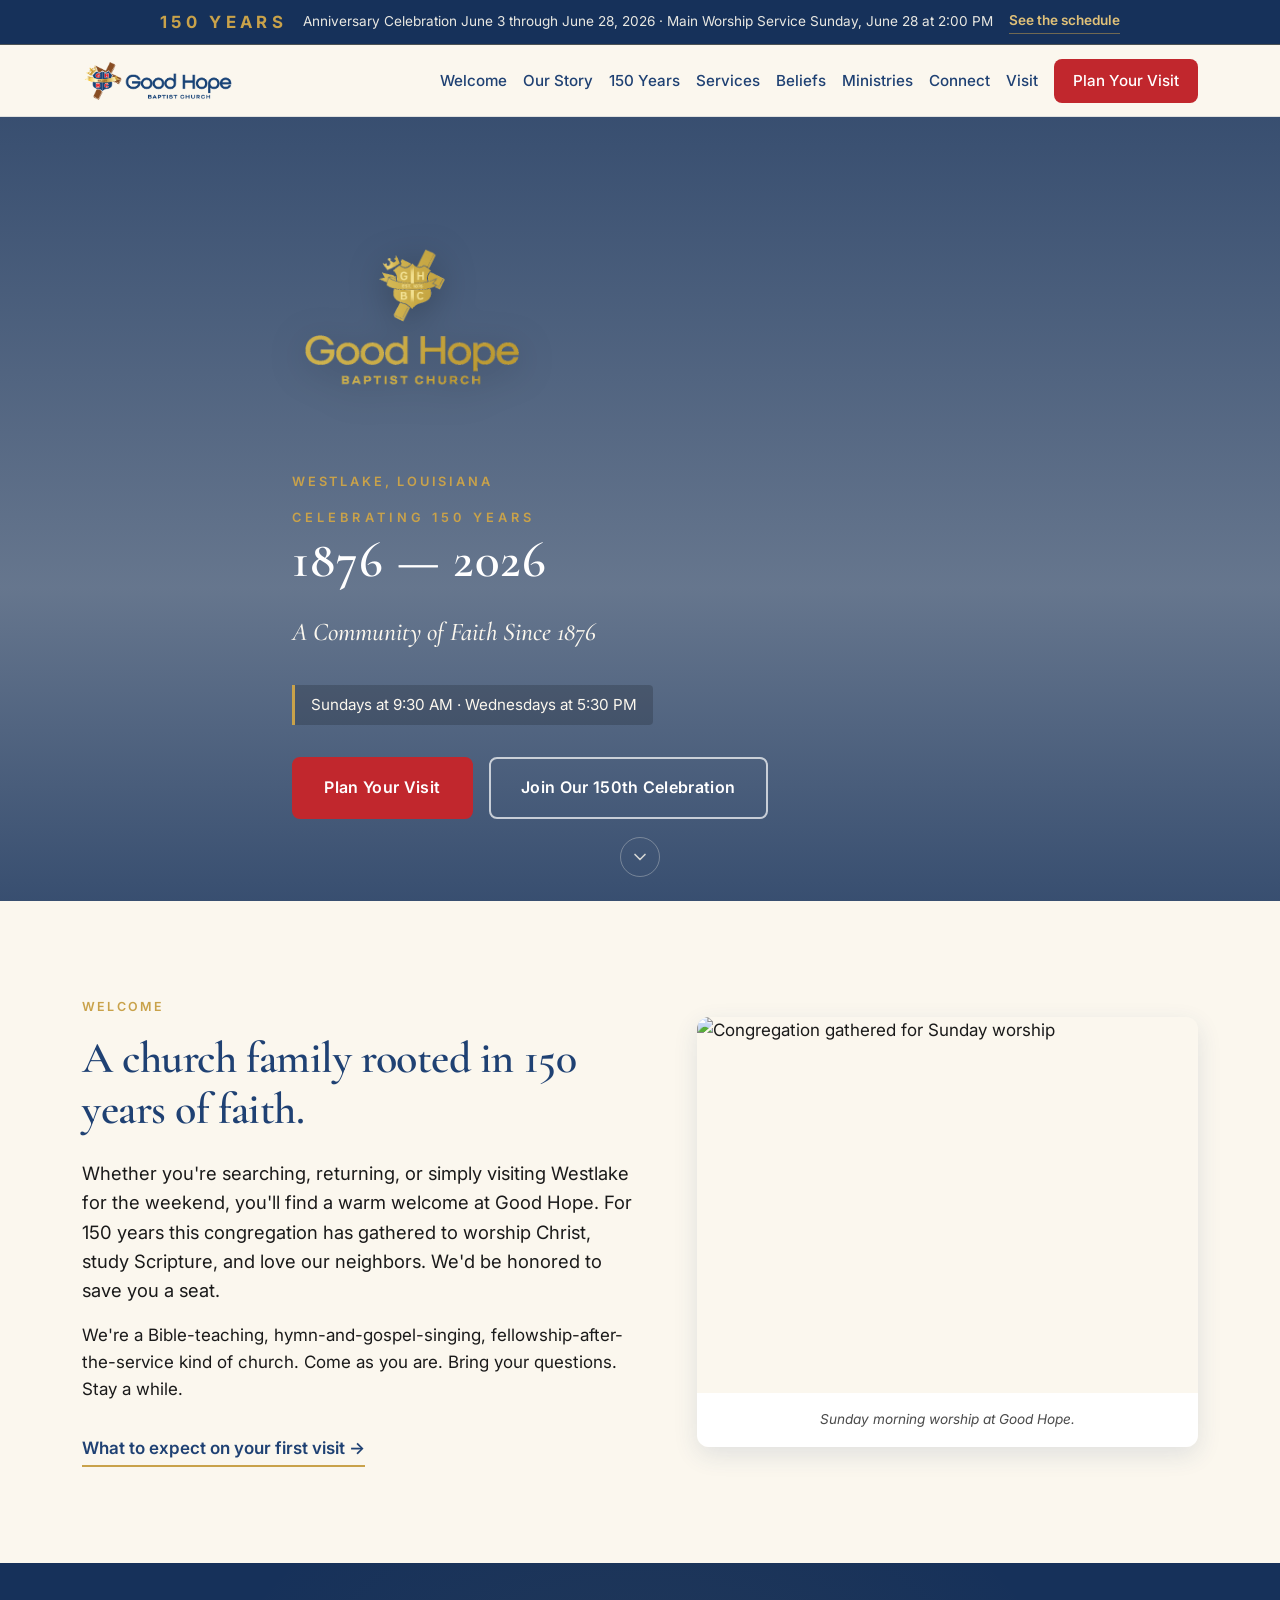
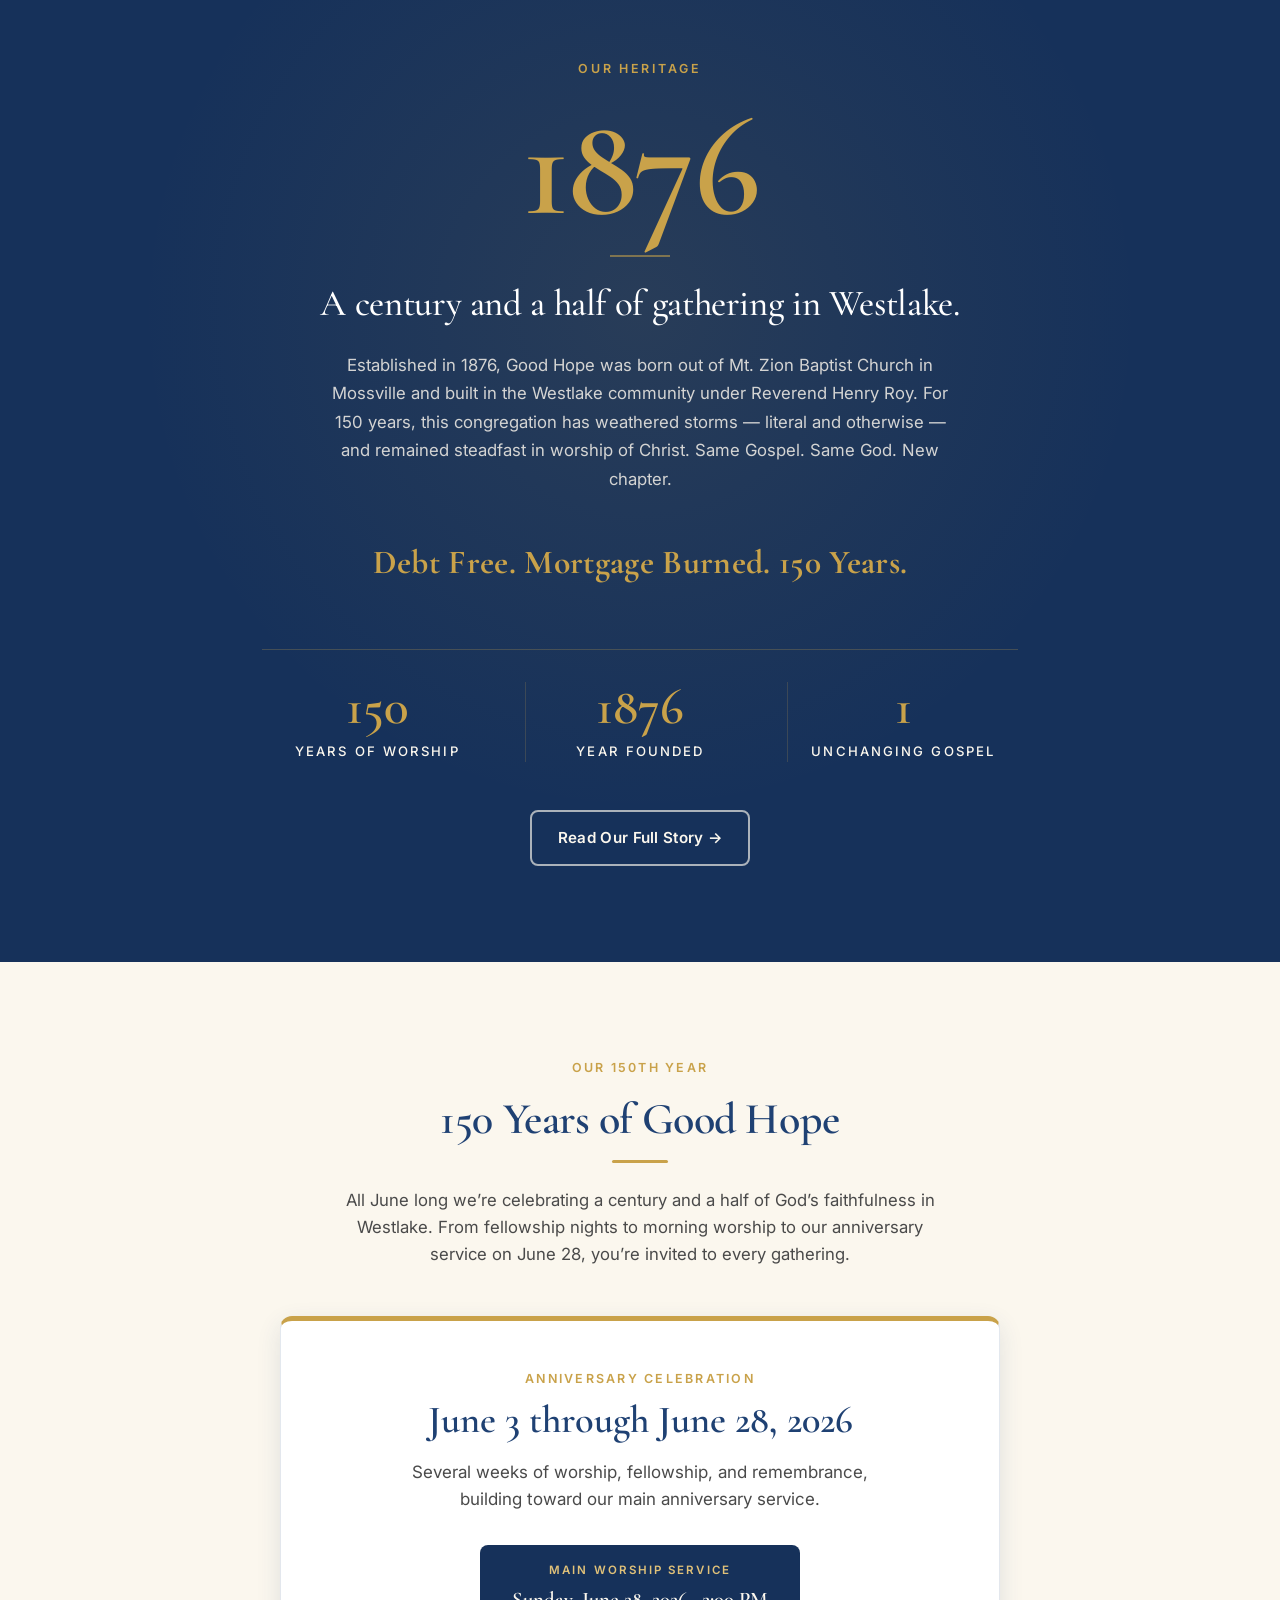
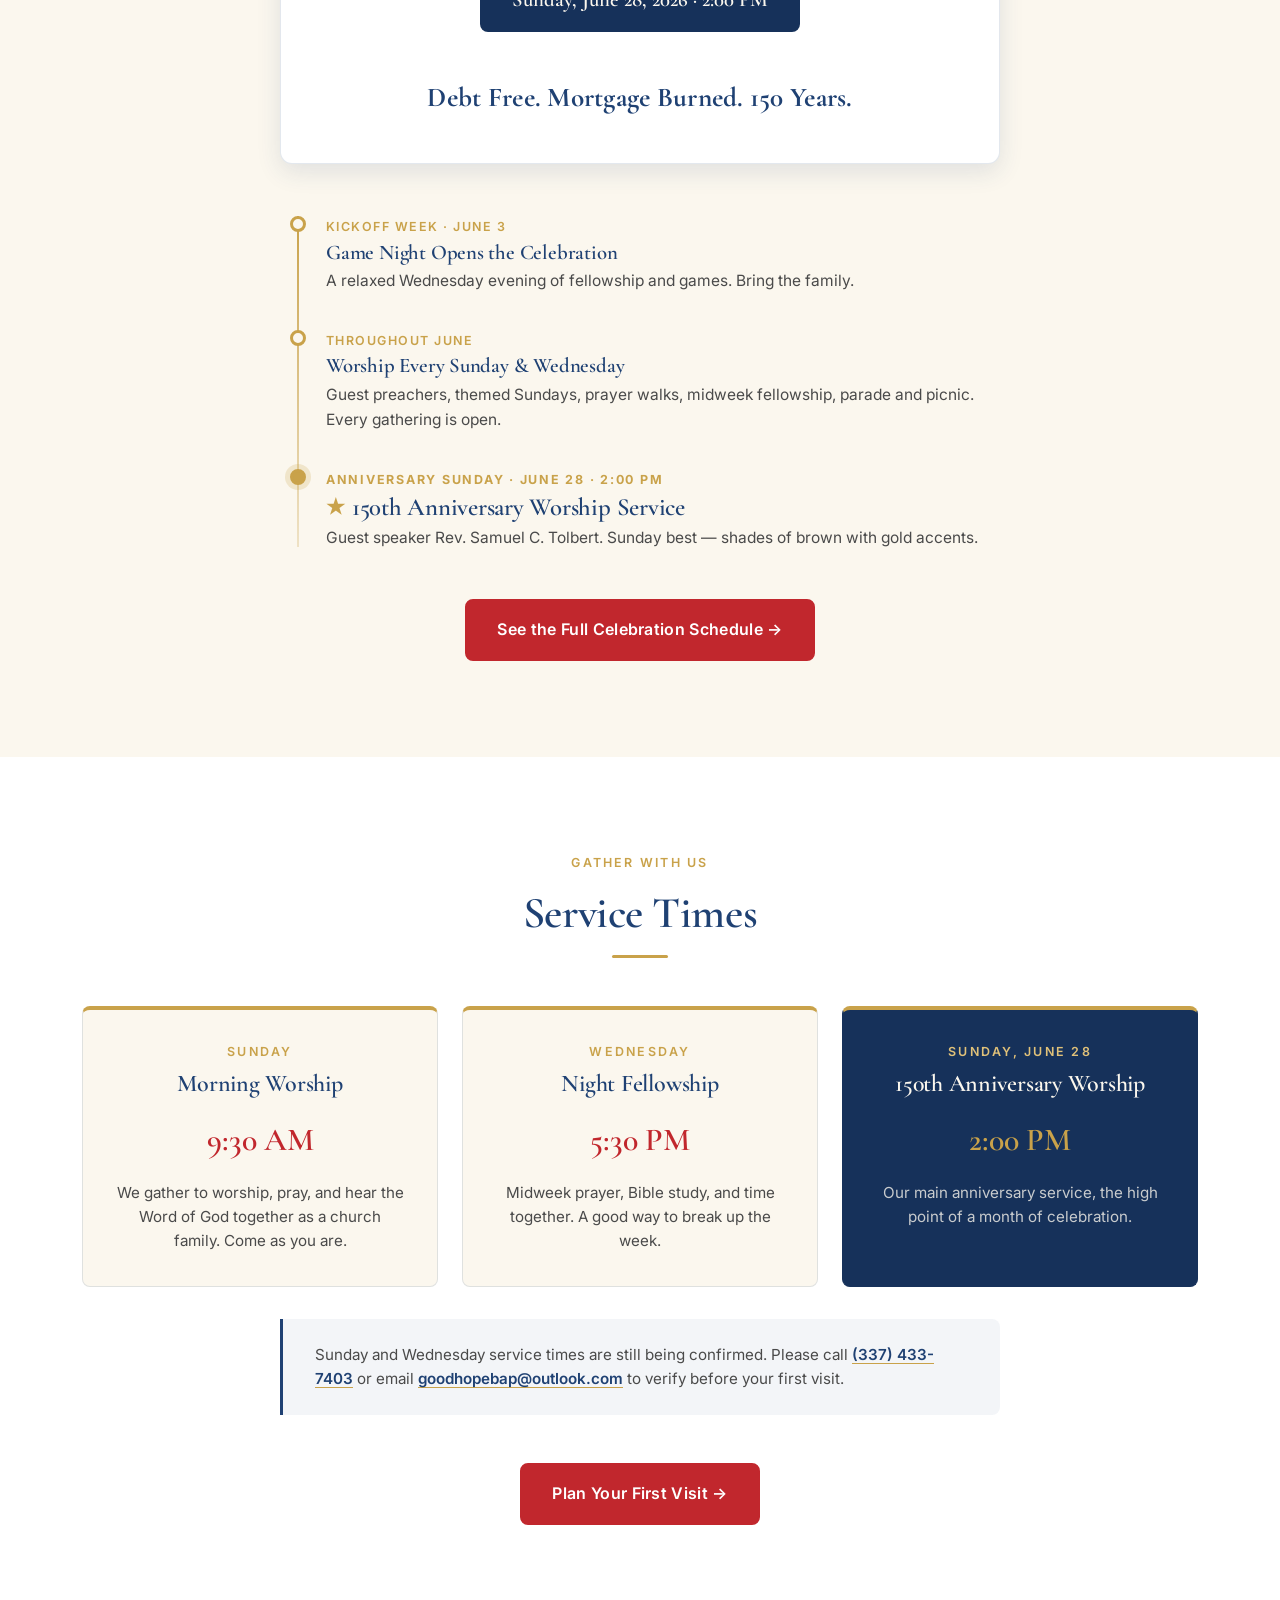
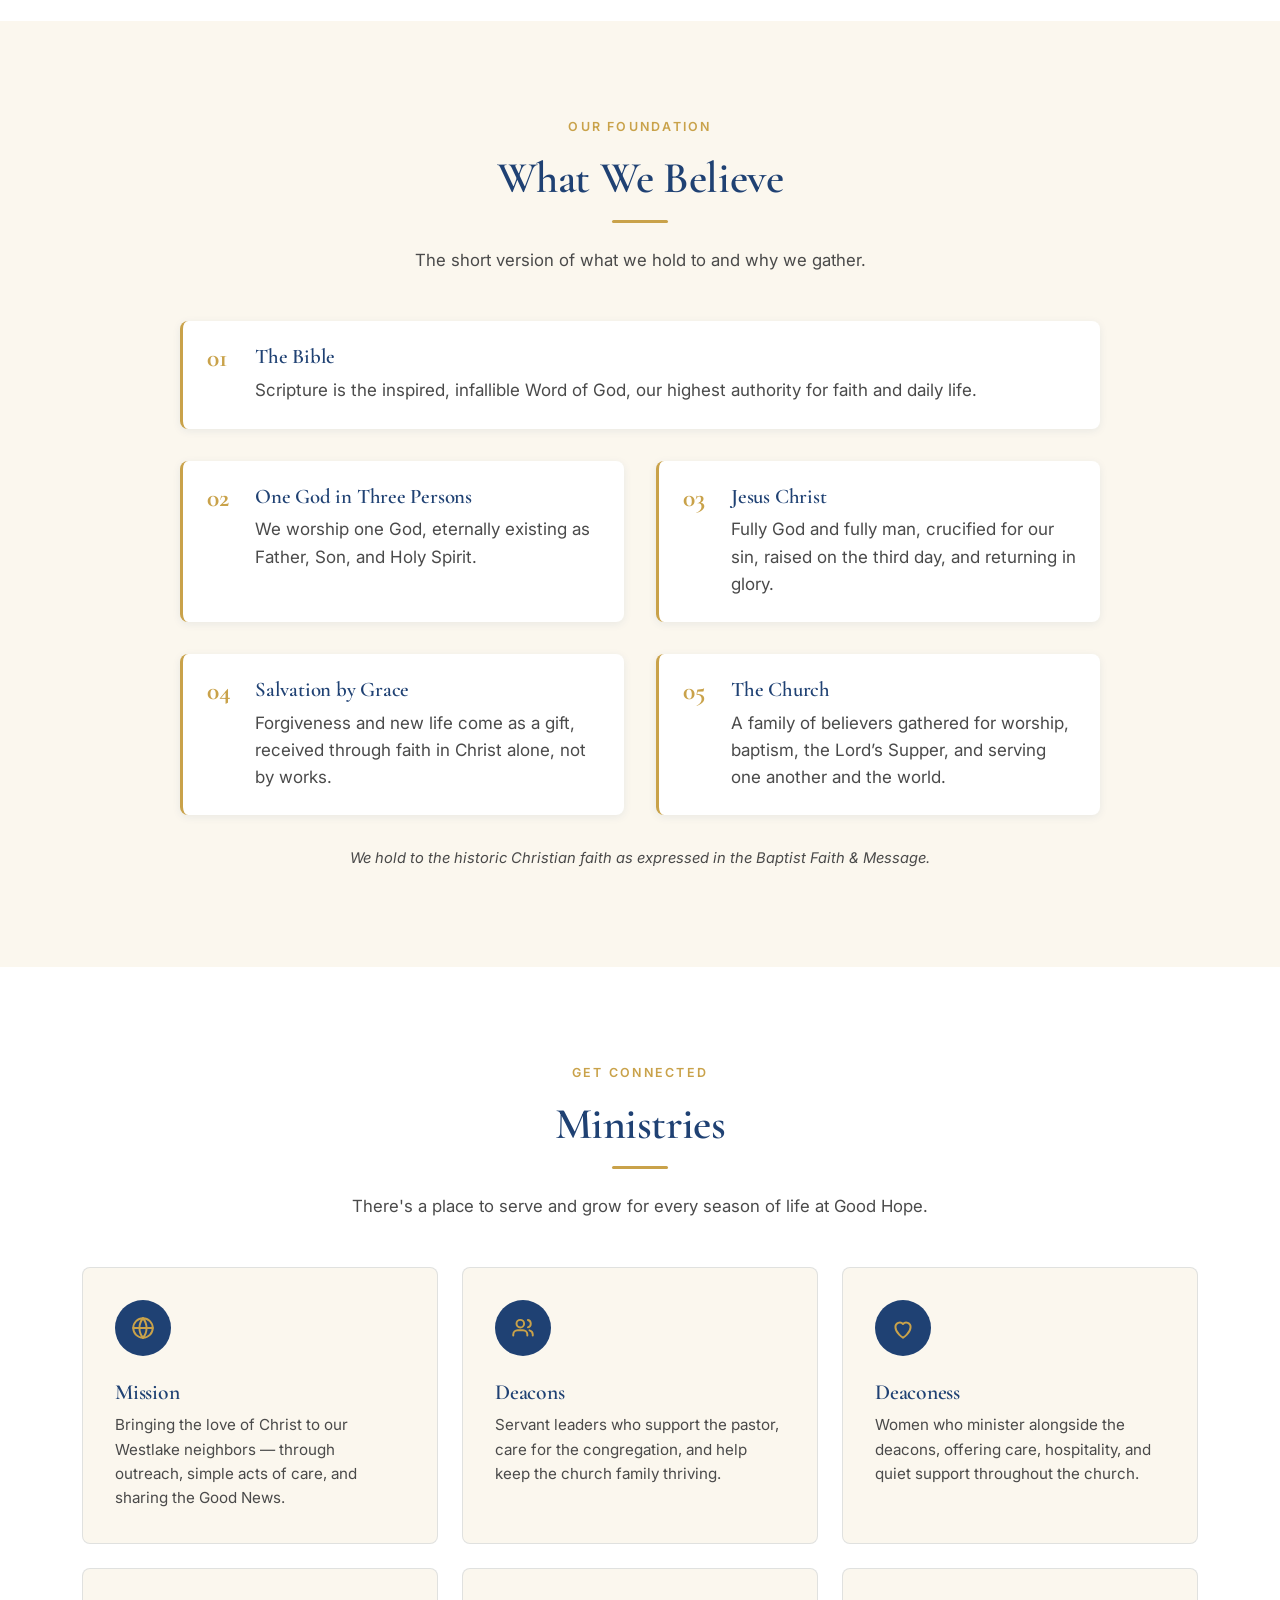
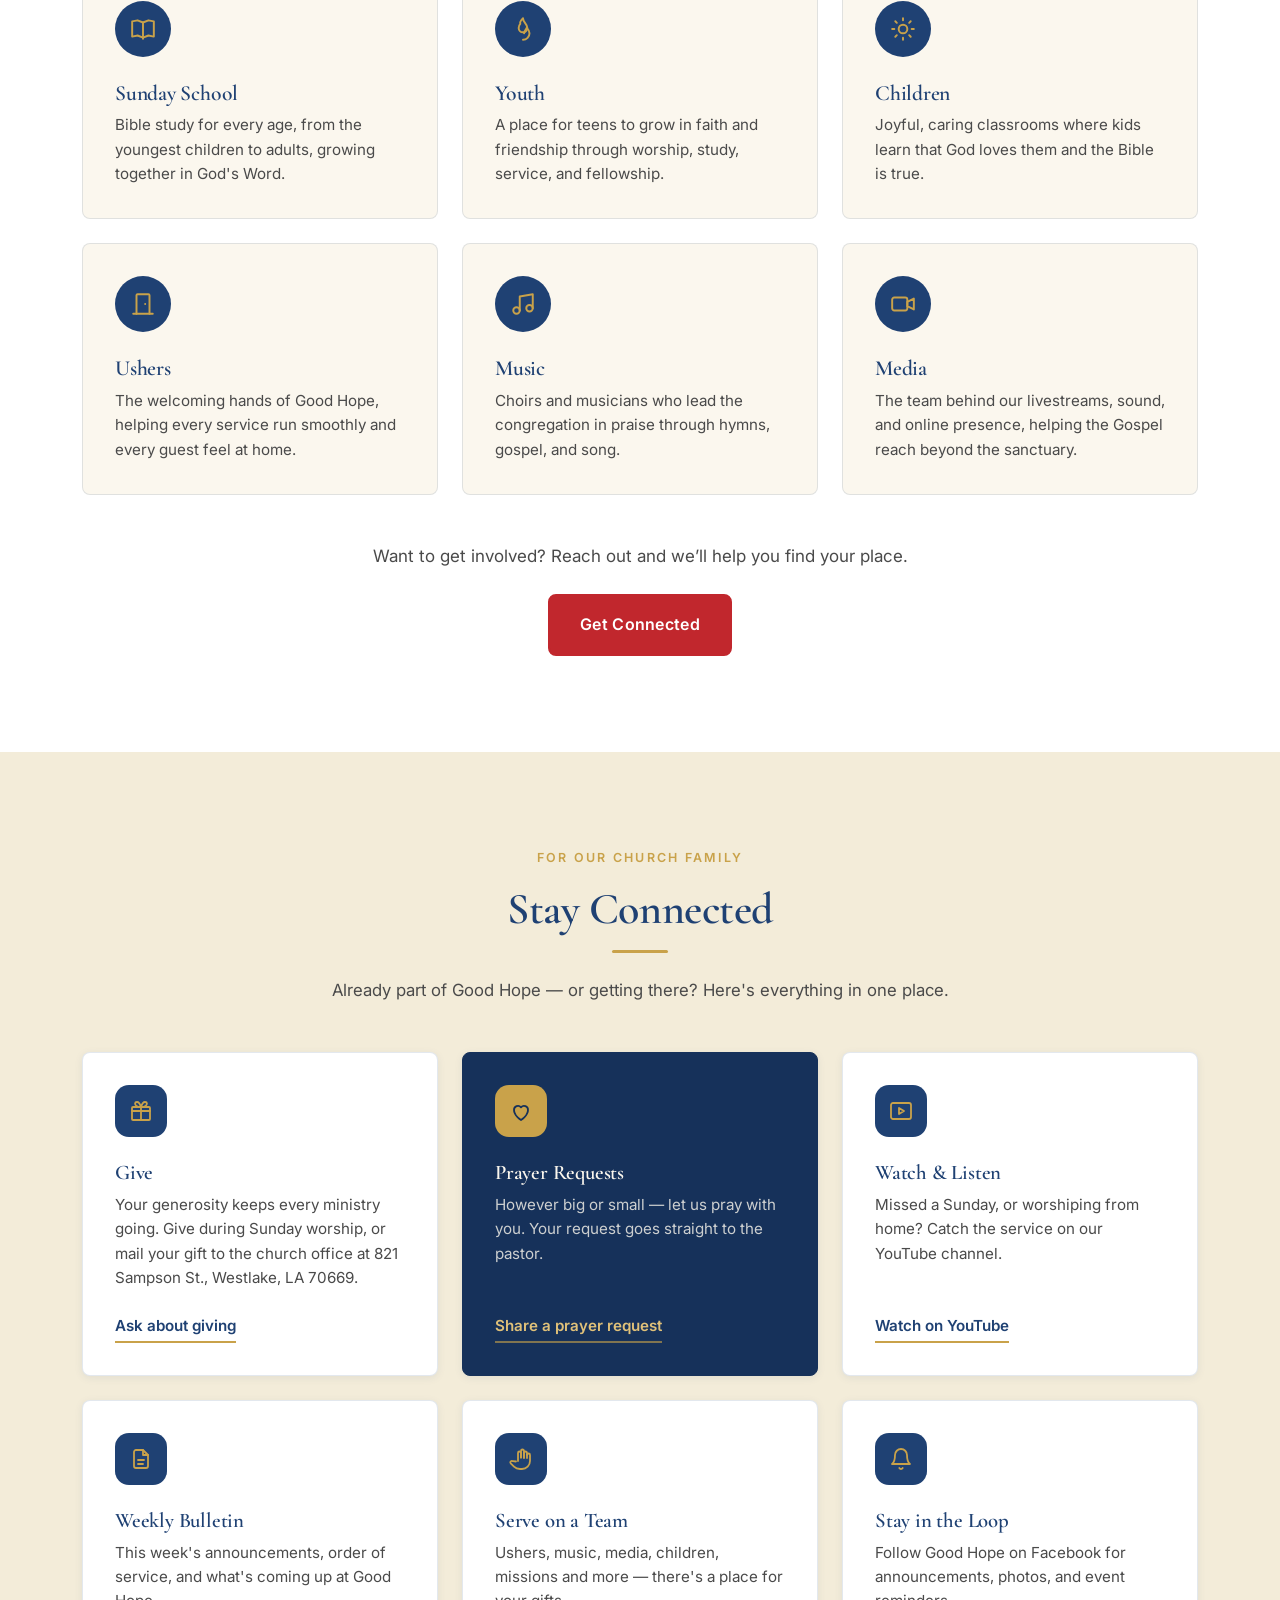
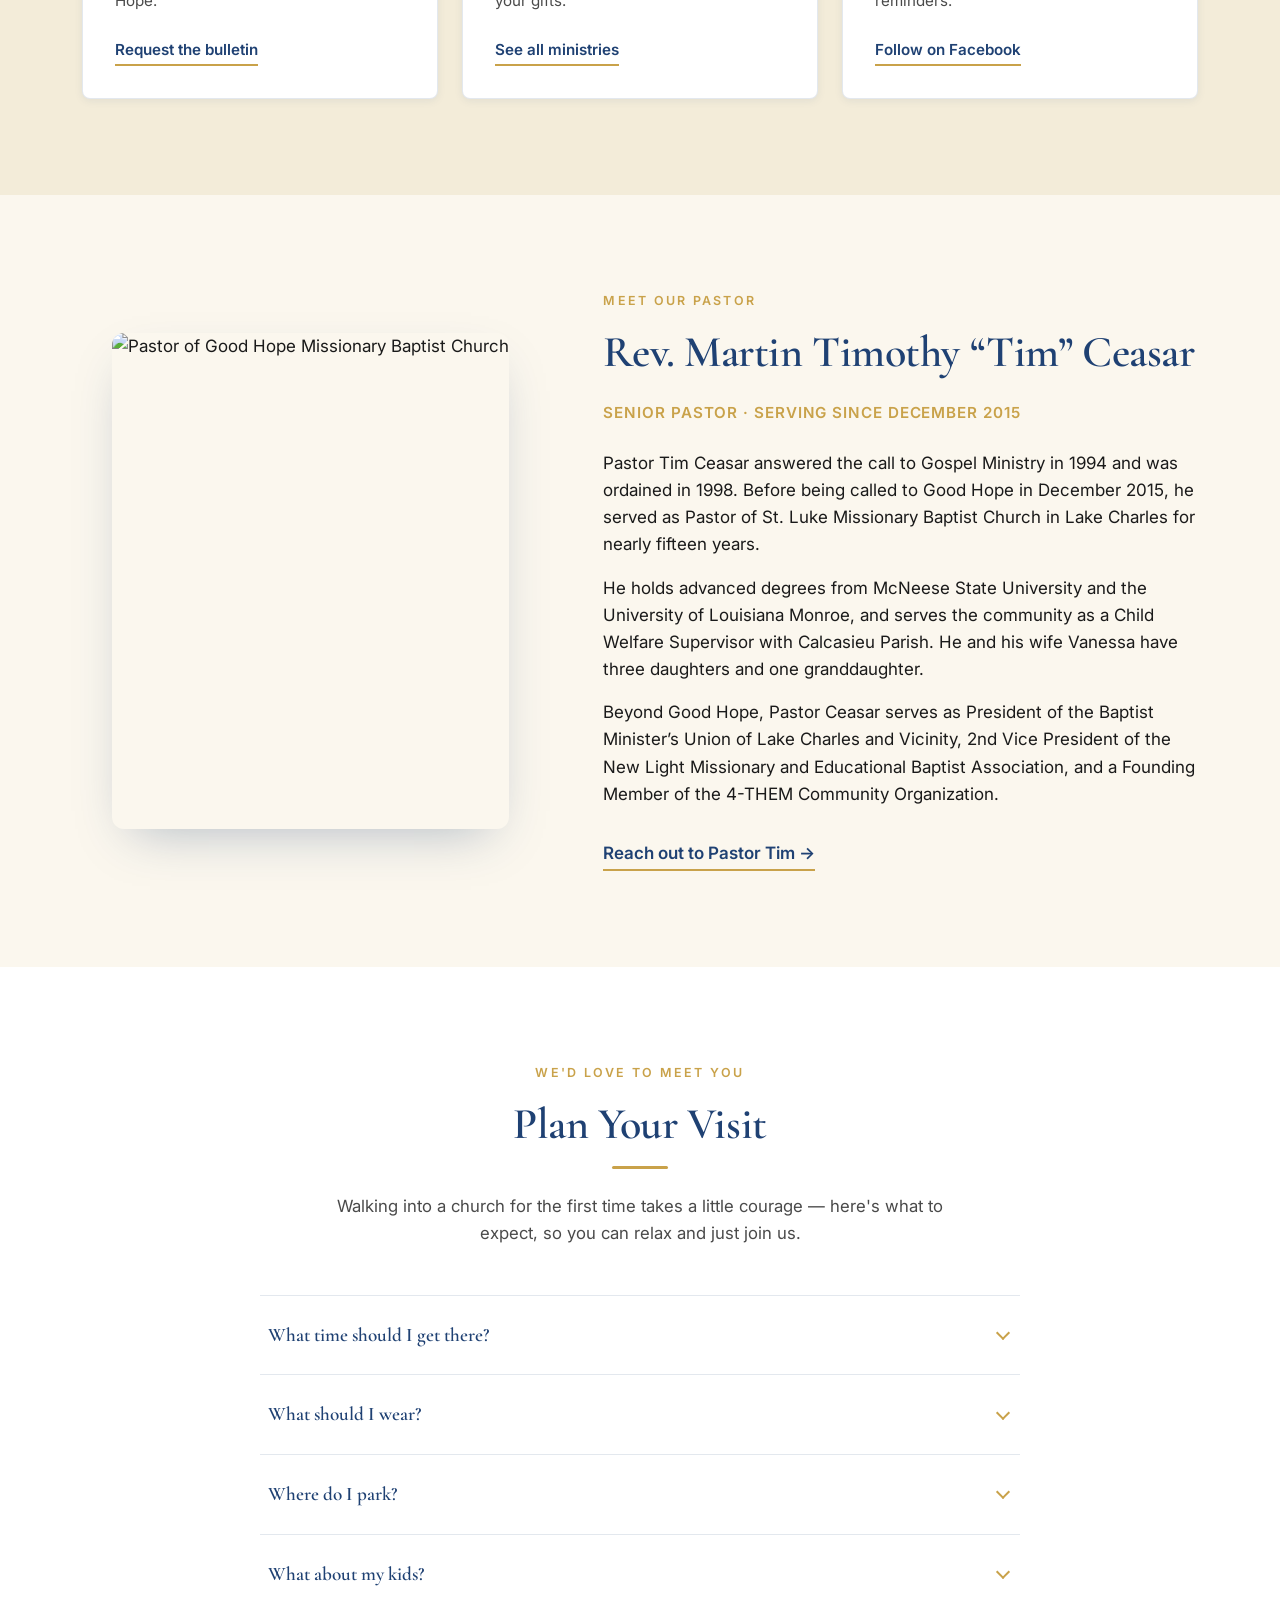
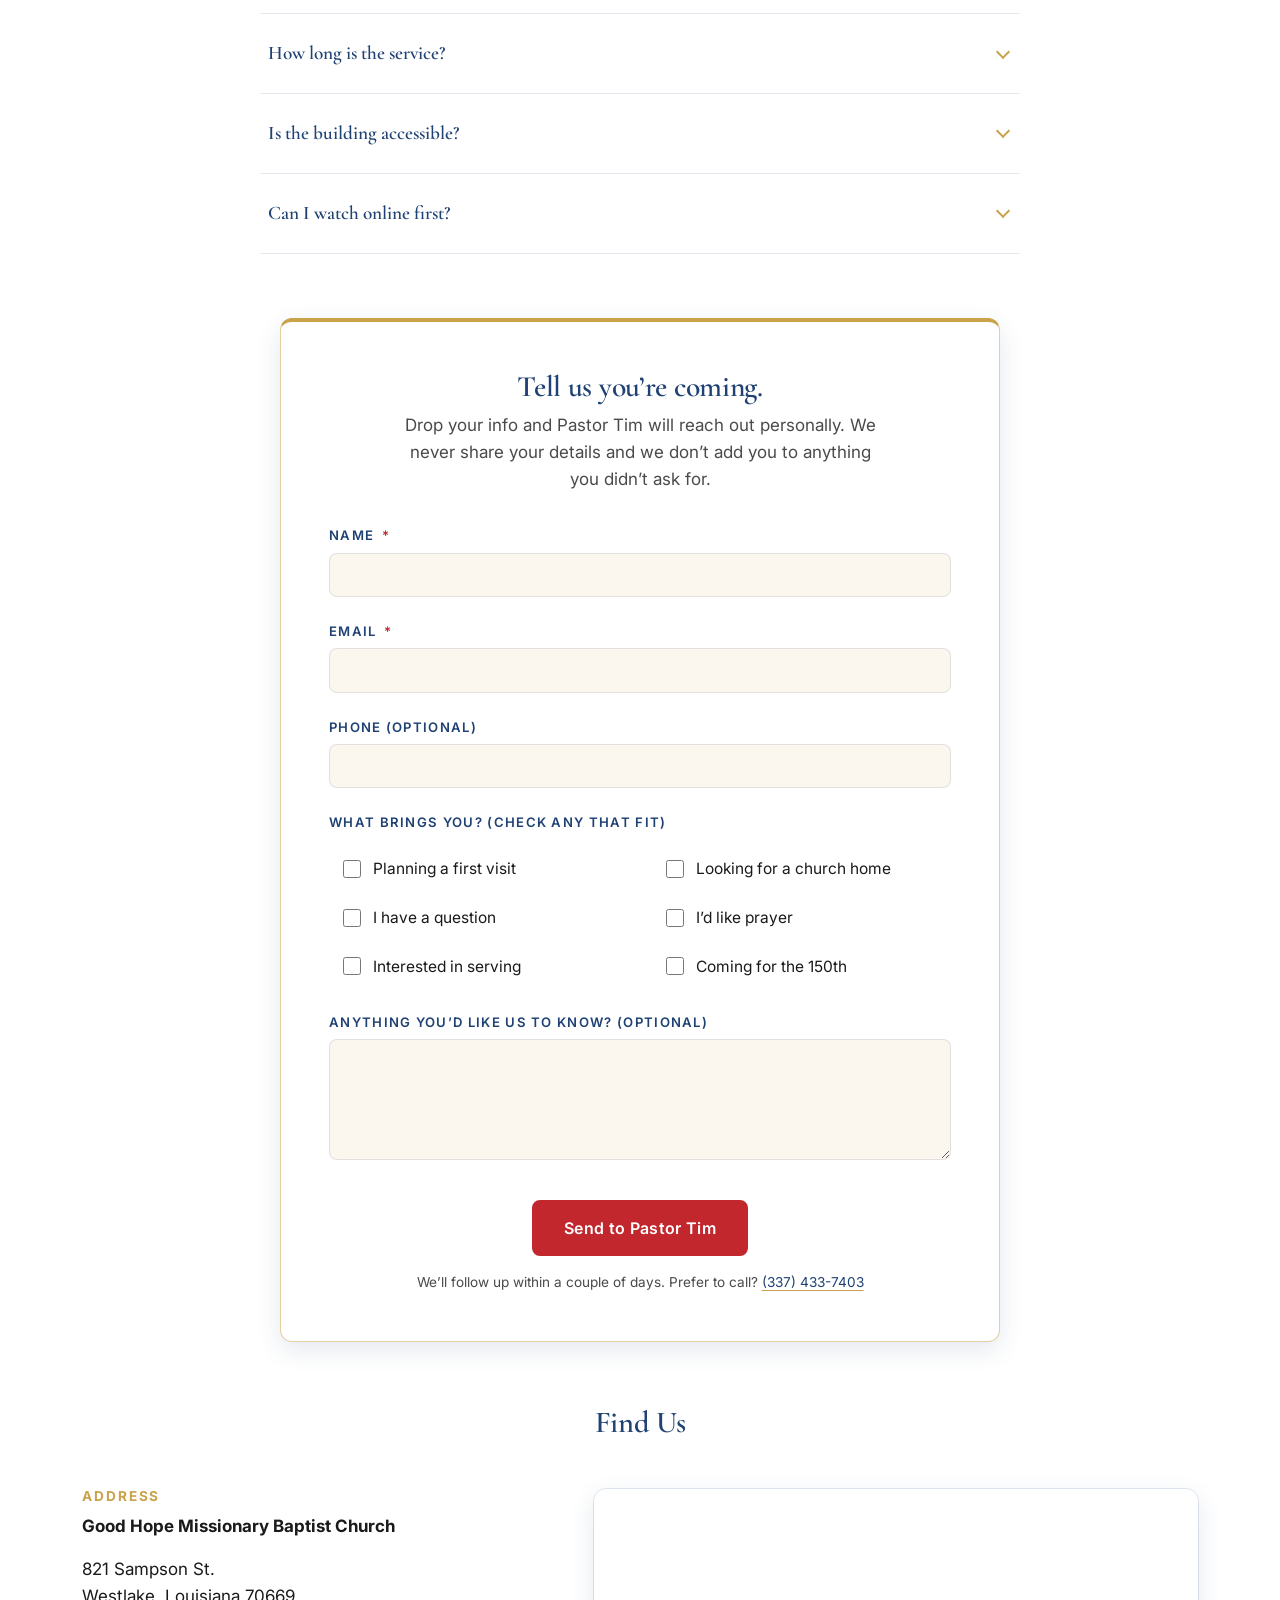
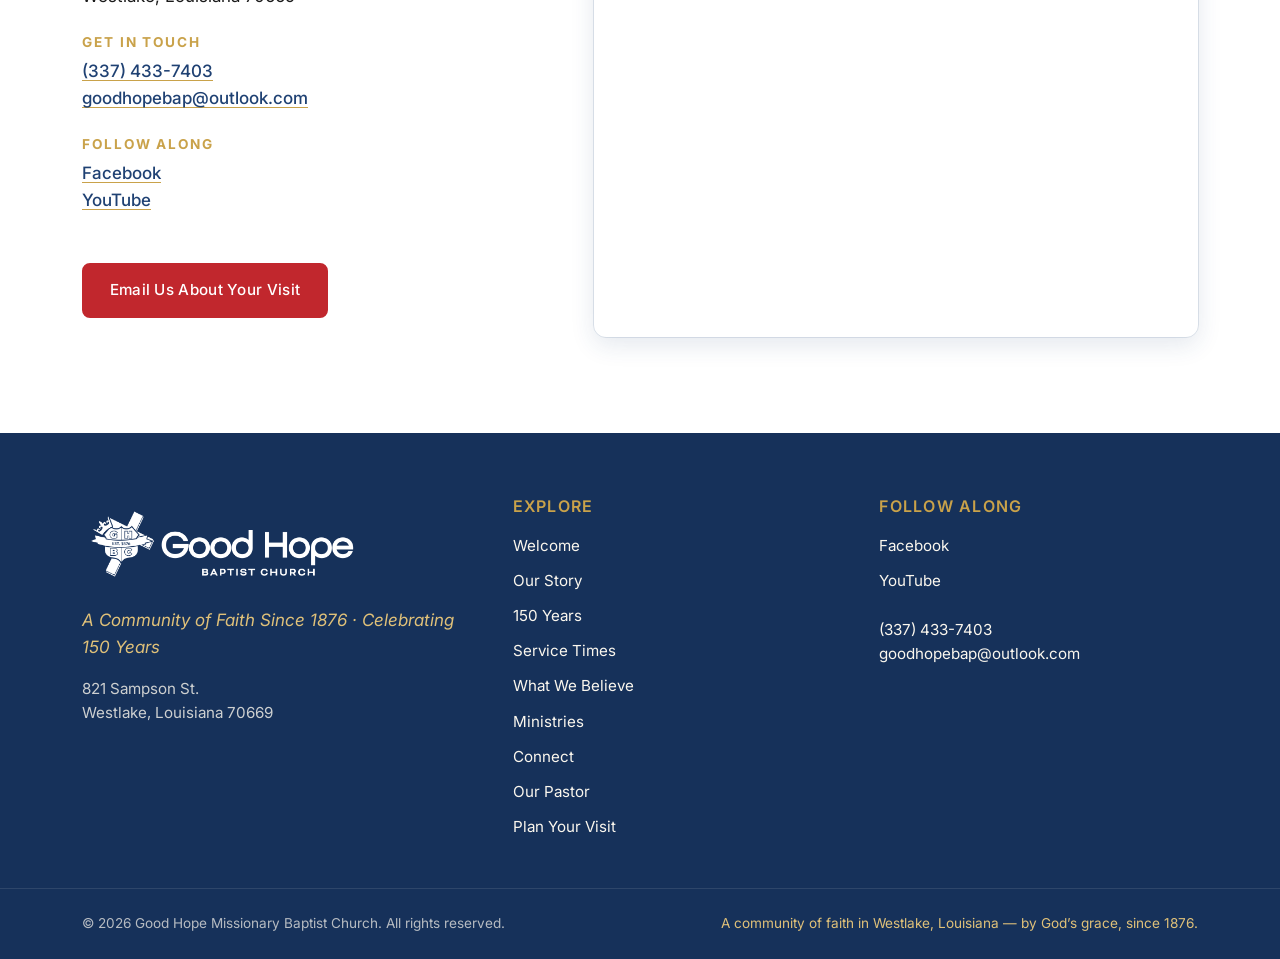
==== commit ebb6e898: "v3 update: visual fixes, schedule accordions, /our-story timeline rail, Plan Your Visit form #1 Fix " ====
--- a/index.html
+++ b/index.html
@@ -140,7 +140,7 @@
       <div class="hero-overlay"></div>
       <div class="container hero-content">
         <img
-          src="Logos/GHPC-primary-white-horizontal.png"
+          src="Logos/GHPC_full_color_vertical_Gold_transparent.png"
           alt="Good Hope Missionary Baptist Church"
           class="hero-logo"
         />
@@ -153,10 +153,10 @@
         </div>
 
         <p class="hero-tagline">A Community of Faith Since 1876</p>
-        <p class="hero-times">Sundays at 10:00 AM &middot; Wednesdays at 5:30 PM</p>
+        <p class="hero-times">Sundays at 9:30 AM &middot; Wednesdays at 5:30 PM</p>
 
         <div class="hero-actions">
-          <a href="#visit" class="btn btn-primary btn-lg">Plan Your Visit</a>
+          <a href="#plan-form" class="btn btn-primary btn-lg">Plan Your Visit</a>
           <a href="/150/" class="btn btn-ghost btn-lg">Join Our 150th Celebration</a>
         </div>
       </div>
@@ -272,17 +272,17 @@
 
         <ol class="timeline" aria-label="150th anniversary highlights">
           <li class="timeline-item">
-            <span class="timeline-date">June 3</span>
-            <h3 class="timeline-title">Celebration Begins</h3>
-            <p class="timeline-detail">Wednesday Fellowship Game Night kicks off a month of worship, fellowship, and remembrance.</p>
+            <span class="timeline-date">Kickoff Week &middot; June 3</span>
+            <h3 class="timeline-title">Game Night Opens the Celebration</h3>
+            <p class="timeline-detail">A relaxed Wednesday evening of fellowship and games. Bring the family.</p>
           </li>
           <li class="timeline-item">
-            <span class="timeline-date">All June</span>
-            <h3 class="timeline-title">Worship &amp; Fellowship</h3>
-            <p class="timeline-detail">Guest preachers, themed Sundays, prayer walks, Wednesday Night Fellowship, parade and picnic &mdash; every gathering is open.</p>
+            <span class="timeline-date">Throughout June</span>
+            <h3 class="timeline-title">Worship Every Sunday &amp; Wednesday</h3>
+            <p class="timeline-detail">Guest preachers, themed Sundays, prayer walks, midweek fellowship, parade and picnic. Every gathering is open.</p>
           </li>
           <li class="timeline-item timeline-item--highlight">
-            <span class="timeline-date">Sunday, June 28 &middot; 2:00 PM</span>
+            <span class="timeline-date">Anniversary Sunday &middot; June 28 &middot; 2:00 PM</span>
             <h3 class="timeline-title">150th Anniversary Worship Service</h3>
             <p class="timeline-detail">Guest speaker Rev. Samuel C. Tolbert. Sunday best &mdash; shades of brown with gold accents.</p>
           </li>
@@ -308,15 +308,15 @@
           <article class="service-card">
             <p class="service-day">Sunday</p>
             <h3>Morning Worship</h3>
-            <p class="service-time">10:00 AM</p>
-            <p class="service-detail">Hymns, Scripture, and a sermon from God&rsquo;s Word in our main sanctuary.</p>
+            <p class="service-time">9:30 AM</p>
+            <p class="service-detail">We gather to worship, pray, and hear the Word of God together as a church family. Come as you are.</p>
           </article>
 
           <article class="service-card">
             <p class="service-day">Wednesday</p>
             <h3>Night Fellowship</h3>
             <p class="service-time">5:30 PM</p>
-            <p class="service-detail">Midweek prayer, Bible study, and fellowship for the whole church family.</p>
+            <p class="service-detail">Midweek prayer, Bible study, and time together. A good way to break up the week.</p>
           </article>
 
           <article class="service-card service-card--accent">
@@ -335,7 +335,7 @@
         </p>
 
         <div class="section-cta">
-          <a href="#visit" class="btn btn-primary btn-lg">Plan Your First Visit &rarr;</a>
+          <a href="#plan-form" class="btn btn-primary btn-lg">Plan Your First Visit &rarr;</a>
         </div>
       </div>
     </section>
@@ -414,7 +414,7 @@
               </svg>
             </div>
             <h3>Mission</h3>
-            <p>Sharing the love of Christ beyond our walls through outreach, evangelism, and care for our Westlake neighbors.</p>
+            <p>Bringing the love of Christ to our Westlake neighbors &mdash; through outreach, simple acts of care, and sharing the Good News.</p>
           </article>
 
           <article class="ministry-card">
@@ -721,11 +721,83 @@
           </details>
         </div>
 
-        <div class="visit-cta-card">
-          <h3>Have a question before you come?</h3>
-          <p>We&rsquo;d love to help you plan your first visit.</p>
-          <a href="mailto:goodhopebap@outlook.com?subject=Planning%20my%20first%20visit" class="btn btn-primary btn-lg">Email Us About Your Visit</a>
-          <span class="visit-cta-phone">Or call <a href="tel:+13374337403">(337)&nbsp;433-7403</a></span>
+        <!-- ============================================
+             PLAN YOUR VISIT FORM (Netlify Forms)
+             The data-netlify="true" attribute activates Netlify form
+             handling — submissions appear in the Netlify dashboard
+             (Forms tab) and can be emailed to goodhopebap@outlook.com
+             once the form is connected in the Netlify UI.
+             TODO (church/admin):
+               1. After first successful deploy, go to Netlify dashboard
+                  → Forms → "plan-your-visit" → Settings → Form
+                  notifications and add an email notification to
+                  goodhopebap@outlook.com.
+               2. For a CRM / automated welcome video sequence, the next
+                  step is Zapier or Make connecting Netlify Forms to
+                  MailerLite (or Mailchimp / Planning Center People).
+                  That work happens outside this codebase.
+             ============================================ -->
+        <div id="plan-form" class="plan-form-card">
+          <h3>Tell us you&rsquo;re coming.</h3>
+          <p class="plan-form-intro">
+            Drop your info and Pastor Tim will reach out personally. We never share
+            your details and we don&rsquo;t add you to anything you didn&rsquo;t ask for.
+          </p>
+
+          <form
+            name="plan-your-visit"
+            method="POST"
+            action="/thanks/"
+            data-netlify="true"
+            netlify-honeypot="bot-field"
+            class="plan-form"
+          >
+            <!-- Honeypot for spam bots — humans never see this -->
+            <p class="hidden-honeypot">
+              <label>Don&rsquo;t fill this out if you&rsquo;re human:
+                <input name="bot-field" tabindex="-1" autocomplete="off" />
+              </label>
+            </p>
+            <!-- Required by Netlify for JS-rendered forms; harmless here -->
+            <input type="hidden" name="form-name" value="plan-your-visit" />
+
+            <div class="form-row">
+              <label for="visit-name">Name <span class="form-required" aria-hidden="true">*</span></label>
+              <input id="visit-name" type="text" name="name" required autocomplete="name" />
+            </div>
+
+            <div class="form-row">
+              <label for="visit-email">Email <span class="form-required" aria-hidden="true">*</span></label>
+              <input id="visit-email" type="email" name="email" required autocomplete="email" />
+            </div>
+
+            <div class="form-row">
+              <label for="visit-phone">Phone (optional)</label>
+              <input id="visit-phone" type="tel" name="phone" autocomplete="tel" />
+            </div>
+
+            <fieldset class="form-checkboxes">
+              <legend>What brings you? (check any that fit)</legend>
+              <div class="form-checkbox-grid">
+                <label class="form-checkbox"><input type="checkbox" name="interests" value="First-time visit" /> Planning a first visit</label>
+                <label class="form-checkbox"><input type="checkbox" name="interests" value="Looking for a church home" /> Looking for a church home</label>
+                <label class="form-checkbox"><input type="checkbox" name="interests" value="Have a question" /> I have a question</label>
+                <label class="form-checkbox"><input type="checkbox" name="interests" value="Prayer request" /> I&rsquo;d like prayer</label>
+                <label class="form-checkbox"><input type="checkbox" name="interests" value="Want to serve" /> Interested in serving</label>
+                <label class="form-checkbox"><input type="checkbox" name="interests" value="150th Anniversary" /> Coming for the 150th</label>
+              </div>
+            </fieldset>
+
+            <div class="form-row">
+              <label for="visit-message">Anything you&rsquo;d like us to know? (optional)</label>
+              <textarea id="visit-message" name="message" rows="4"></textarea>
+            </div>
+
+            <div class="form-submit">
+              <button type="submit" class="btn btn-primary btn-lg">Send to Pastor Tim</button>
+              <p class="form-fine-print">We&rsquo;ll follow up within a couple of days. Prefer to call? <a href="tel:+13374337403">(337)&nbsp;433-7403</a></p>
+            </div>
+          </form>
         </div>
 
         <h3 class="visit-subhead">Find Us</h3>
--- a/styles.css
+++ b/styles.css
@@ -465,11 +465,24 @@
 
 .hero-logo {
   display: block;
-  width: 100%;
-  max-width: 460px;
+  width: auto;
+  max-width: 240px;
+  max-height: 200px;
   height: auto;
   margin: 0 0 var(--space-4);
   filter: drop-shadow(0 6px 18px rgba(0, 0, 0, 0.25));
+}
+@media (min-width: 768px) {
+  .hero-logo { max-width: 280px; max-height: 240px; }
+}
+/* Center the hero stack on phones; left-align on tablet+ so the desktop
+   composition keeps its weight on the left of the photo. */
+@media (max-width: 640px) {
+  .hero-content { text-align: center; }
+  .hero-logo { margin-left: auto; margin-right: auto; }
+  .hero-anniv { align-items: center; }
+  .hero-actions { justify-content: center; }
+  .hero-times { display: inline-block; }
 }
 
 .hero-eyebrow {
@@ -1053,13 +1066,17 @@
 .ab-badge {
   font-family: var(--font-sans);
   font-weight: 700;
-  letter-spacing: 0.22em;
+  letter-spacing: 0.24em;
   color: var(--gold);
   background: transparent;
   padding: 0;
   border-radius: 0;
-  font-size: 0.78rem;
+  font-size: 0.95rem;
   text-transform: uppercase;
+  white-space: nowrap;
+}
+@media (min-width: 768px) {
+  .ab-badge { font-size: 1.05rem; letter-spacing: 0.26em; }
 }
 .ab-text { color: rgba(251, 247, 238, 0.92); }
 .ab-link {
@@ -1410,19 +1427,28 @@
   font-size: 0.97rem;
   margin: 0;
 }
-/* The main June 28 service — make it pop */
+/* The main June 28 service — make it pop without an oval pill (consistent
+   with the star treatment on the /150 featured card). */
 .timeline-item--highlight::before {
   background: var(--gold);
   box-shadow: 0 0 0 5px rgba(201, 162, 74, 0.22);
 }
 .timeline-item--highlight .timeline-date {
-  background: var(--gold);
-  color: var(--navy-dark);
-  padding: 0.15rem 0.6rem;
-  border-radius: 999px;
+  color: var(--gold);
+  font-weight: 700;
+  letter-spacing: 0.14em;
 }
 .timeline-item--highlight .timeline-title {
   font-size: 1.55rem;
+  color: var(--navy);
+}
+.timeline-item--highlight .timeline-title::before {
+  content: "\2605";
+  display: inline-block;
+  margin-right: 0.45rem;
+  color: var(--gold);
+  font-size: 0.85em;
+  vertical-align: 0.05em;
 }
 
 
@@ -1880,11 +1906,113 @@
   border: 1px solid var(--line);
   border-left: 4px solid var(--gold);
   border-radius: var(--radius-md);
-  padding: var(--space-3) var(--space-4);
+  padding: 0;
   box-shadow: var(--shadow-sm);
   transition: transform 0.2s var(--ease), box-shadow 0.2s var(--ease);
+  overflow: hidden;
 }
 .schedule-card:hover { transform: translateY(-2px); box-shadow: var(--shadow-md); }
+
+/* The clickable head — date + title, plus a chevron affordance on the right. */
+.schedule-card > summary {
+  display: grid;
+  grid-template-columns: 1fr auto;
+  align-items: center;
+  gap: var(--space-3);
+  padding: var(--space-3) var(--space-4);
+  cursor: pointer;
+  list-style: none;
+  user-select: none;
+}
+.schedule-card > summary::-webkit-details-marker { display: none; }
+.schedule-card > summary:hover .schedule-title { color: var(--red); }
+.schedule-card > summary:focus-visible {
+  outline: 3px solid var(--gold);
+  outline-offset: -3px;
+  border-radius: var(--radius-md);
+}
+.schedule-card > summary .schedule-date,
+.schedule-card > summary .schedule-title { margin: 0; }
+.schedule-card > summary .schedule-date { margin-bottom: var(--space-1); }
+.schedule-chevron {
+  flex: 0 0 auto;
+  width: 12px;
+  height: 12px;
+  border-right: 2px solid var(--gold);
+  border-bottom: 2px solid var(--gold);
+  transform: translateY(-3px) rotate(45deg);
+  transition: transform 0.25s var(--ease);
+}
+.schedule-card[open] .schedule-chevron {
+  transform: translateY(2px) rotate(-135deg);
+}
+
+/* Body slides open. interpolate-size makes the height transition work even
+   with `height: auto` content (Baseline 2024 — gracefully snaps on older
+   browsers). */
+@supports (interpolate-size: allow-keywords) {
+  :root { interpolate-size: allow-keywords; }
+  .schedule-body {
+    height: 0;
+    overflow: hidden;
+    transition: height 0.3s var(--ease);
+  }
+  .schedule-card[open] .schedule-body { height: auto; }
+}
+.schedule-body {
+  padding: 0 var(--space-4) var(--space-3);
+}
+.schedule-card[open] .schedule-body {
+  /* When details is open, the inner content shows. The padding-top adds
+     a subtle gold hairline between summary and body. */
+  border-top: 1px solid rgba(201, 162, 74, 0.25);
+  padding-top: var(--space-3);
+  margin-top: 0;
+}
+.schedule-body p {
+  margin: 0;
+  color: var(--ink-soft);
+  font-size: 0.97rem;
+  line-height: 1.6;
+}
+.schedule-body p + p { margin-top: var(--space-2); }
+
+/* Top-of-schedule hint */
+.schedule-hint {
+  text-align: center;
+  font-size: 0.92rem;
+  color: var(--ink-soft);
+  margin: var(--space-2) auto var(--space-4);
+  font-style: italic;
+}
+.schedule-hint::before {
+  content: "\261D";
+  margin-right: 0.4rem;
+  font-style: normal;
+  color: var(--gold);
+}
+
+/* Featured June 28 card overrides — stays always-open and looks like the
+   prior fixed card rather than an interactive accordion. */
+.schedule-card--featured {
+  padding: var(--space-5) var(--space-4);
+}
+.schedule-card--featured > summary {
+  display: block;
+  grid-template-columns: none;
+  cursor: default;
+  padding: 0;
+}
+.schedule-card--featured > summary .schedule-chevron { display: none; }
+.schedule-card--featured[open] .schedule-body {
+  border-top: 1px solid rgba(201, 162, 74, 0.3);
+  margin-top: var(--space-3);
+  padding-top: var(--space-3);
+  padding-left: 0;
+  padding-right: 0;
+  padding-bottom: 0;
+}
+.schedule-card--featured .schedule-body p { color: rgba(251, 247, 238, 0.9); }
 .schedule-date {
   font-family: var(--font-sans);
   font-size: 0.76rem;
@@ -1943,6 +2071,13 @@
   color: rgba(251, 247, 238, 0.88);
   max-width: 540px;
   margin: 0 auto;
+}
+.schedule-card--featured .schedule-meta strong {
+  color: var(--gold);
+  font-weight: 700;
+  letter-spacing: 0.04em;
+  text-transform: uppercase;
+  font-size: 0.78rem;
 }
 
 /* ---- /150 final CTA section --------------------------------------------- */
@@ -2065,21 +2200,56 @@
 .story-entry--feature .story-eyebrow { color: var(--gold); }
 
 @media (min-width: 768px) {
+  /* Continuous gold rail down the desktop timeline + a dot at each entry,
+     replacing the prior per-entry right border. The rail sits between the
+     year column and the content column. */
+  .story-timeline {
+    position: relative;
+  }
+  .story-timeline::before {
+    content: "";
+    position: absolute;
+    left: 213px;            /* aligned with the right edge of the year column */
+    top: var(--space-3);
+    bottom: var(--space-3);
+    width: 2px;
+    background: linear-gradient(180deg,
+      rgba(201, 162, 74, 0.55),
+      var(--gold) 50%,
+      rgba(201, 162, 74, 0.4));
+    border-radius: 2px;
+  }
   .story-entry {
     grid-template-columns: 200px 1fr;
     gap: var(--space-5);
     align-items: start;
+    position: relative;
+  }
+  .story-entry::after {
+    content: "";
+    position: absolute;
+    left: 206px;
+    top: calc(var(--space-4) + 0.5rem);
+    width: 16px;
+    height: 16px;
+    border-radius: 50%;
+    background: var(--cream);
+    border: 3px solid var(--gold);
+    z-index: 1;
+    box-sizing: border-box;
   }
   .story-year-block {
     text-align: right;
-    padding-right: var(--space-3);
-    border-right: 2px solid rgba(201, 162, 74, 0.4);
+    padding-right: var(--space-4);
+    border-right: none;
   }
   .story-entry--feature {
     grid-template-columns: 200px 1fr;
   }
-  .story-entry--feature .story-year-block {
-    border-right-color: var(--gold);
+  .story-entry--feature::after {
+    background: var(--gold);
+    box-shadow: 0 0 0 6px rgba(201, 162, 74, 0.22);
+    left: 206px;
   }
 }
 
@@ -2120,3 +2290,161 @@
   font-style: italic;
   margin-top: 0.2rem;
 }
+
+
+/* --------------------------------------------------------------------------
+   25. PLAN YOUR VISIT FORM (Netlify Forms)
+   -------------------------------------------------------------------------- */
+.plan-form-card {
+  max-width: 720px;
+  margin: var(--space-5) auto var(--space-6);
+  padding: var(--space-5) var(--space-4);
+  background: var(--white);
+  border: 1px solid rgba(201, 162, 74, 0.5);
+  border-top: 4px solid var(--gold);
+  border-radius: var(--radius-lg);
+  box-shadow: var(--shadow-md);
+}
+@media (min-width: 640px) {
+  .plan-form-card { padding: var(--space-5); }
+}
+.plan-form-card h3 {
+  text-align: center;
+  margin: 0 0 var(--space-1);
+  font-size: clamp(1.4rem, 3vw, 1.85rem);
+}
+.plan-form-intro {
+  text-align: center;
+  color: var(--ink-soft);
+  max-width: 480px;
+  margin: 0 auto var(--space-4);
+}
+
+.plan-form {
+  display: grid;
+  gap: var(--space-3);
+}
+.hidden-honeypot { display: none; }
+
+.form-row {
+  display: grid;
+  gap: 0.4rem;
+}
+.form-row label,
+.form-checkboxes legend {
+  font-family: var(--font-sans);
+  font-size: 0.82rem;
+  font-weight: 600;
+  letter-spacing: 0.1em;
+  text-transform: uppercase;
+  color: var(--navy);
+}
+.form-row .form-required { color: var(--red); margin-left: 0.2rem; }
+
+.form-row input[type="text"],
+.form-row input[type="email"],
+.form-row input[type="tel"],
+.form-row textarea {
+  width: 100%;
+  padding: 0.7rem 0.9rem;
+  font-family: var(--font-sans);
+  font-size: 1rem;
+  color: var(--ink);
+  background: var(--cream);
+  border: 1px solid var(--line);
+  border-radius: var(--radius-md);
+  transition: border-color 0.15s var(--ease), background 0.15s var(--ease), box-shadow 0.15s var(--ease);
+}
+.form-row textarea {
+  min-height: 110px;
+  resize: vertical;
+  font-family: var(--font-sans);
+  line-height: 1.5;
+}
+.form-row input:focus,
+.form-row textarea:focus {
+  outline: none;
+  border-color: var(--gold);
+  background: var(--white);
+  box-shadow: 0 0 0 3px rgba(201, 162, 74, 0.25);
+}
+
+.form-checkboxes {
+  border: none;
+  padding: 0;
+  margin: 0;
+}
+.form-checkboxes legend { margin-bottom: var(--space-2); padding: 0; }
+.form-checkbox-grid {
+  display: grid;
+  grid-template-columns: 1fr;
+  gap: var(--space-1) var(--space-3);
+}
+@media (min-width: 540px) {
+  .form-checkbox-grid { grid-template-columns: 1fr 1fr; }
+}
+.form-checkbox {
+  display: flex;
+  align-items: flex-start;
+  gap: 0.6rem;
+  padding: 0.5rem 0.6rem;
+  font-size: 0.97rem;
+  color: var(--ink);
+  border-radius: var(--radius-sm);
+  cursor: pointer;
+  transition: background 0.15s var(--ease);
+}
+.form-checkbox:hover { background: var(--cream); }
+.form-checkbox input[type="checkbox"] {
+  flex: 0 0 auto;
+  width: 18px;
+  height: 18px;
+  margin-top: 0.15rem;
+  accent-color: var(--navy);
+  cursor: pointer;
+}
+
+.form-submit {
+  margin-top: var(--space-2);
+  text-align: center;
+}
+.form-fine-print {
+  text-align: center;
+  font-size: 0.85rem;
+  color: var(--ink-soft);
+  margin-top: var(--space-2);
+}
+
+/* Thanks page */
+.thanks-page {
+  min-height: calc(100vh - var(--header-height));
+  display: grid;
+  place-items: center;
+  background: var(--cream);
+  padding: var(--space-6) 0;
+}
+.thanks-card {
+  max-width: 620px;
+  margin: 0 auto;
+  text-align: center;
+  padding: var(--space-5) var(--space-4);
+}
+.thanks-mark {
+  display: grid;
+  place-items: center;
+  width: 72px;
+  height: 72px;
+  margin: 0 auto var(--space-3);
+  border-radius: 50%;
+  background: var(--gold);
+  color: var(--navy-dark);
+  font-family: var(--font-serif);
+  font-size: 2.2rem;
+  font-weight: 700;
+}
+.thanks-card h1 {
+  font-size: clamp(2rem, 5vw, 3rem);
+  margin: 0 0 var(--space-3);
+}
+.thanks-card p { color: var(--ink-soft); margin: 0 auto var(--space-2); max-width: 480px; }
+.thanks-actions { margin-top: var(--space-4); display: flex; flex-wrap: wrap; gap: var(--space-2); justify-content: center; }
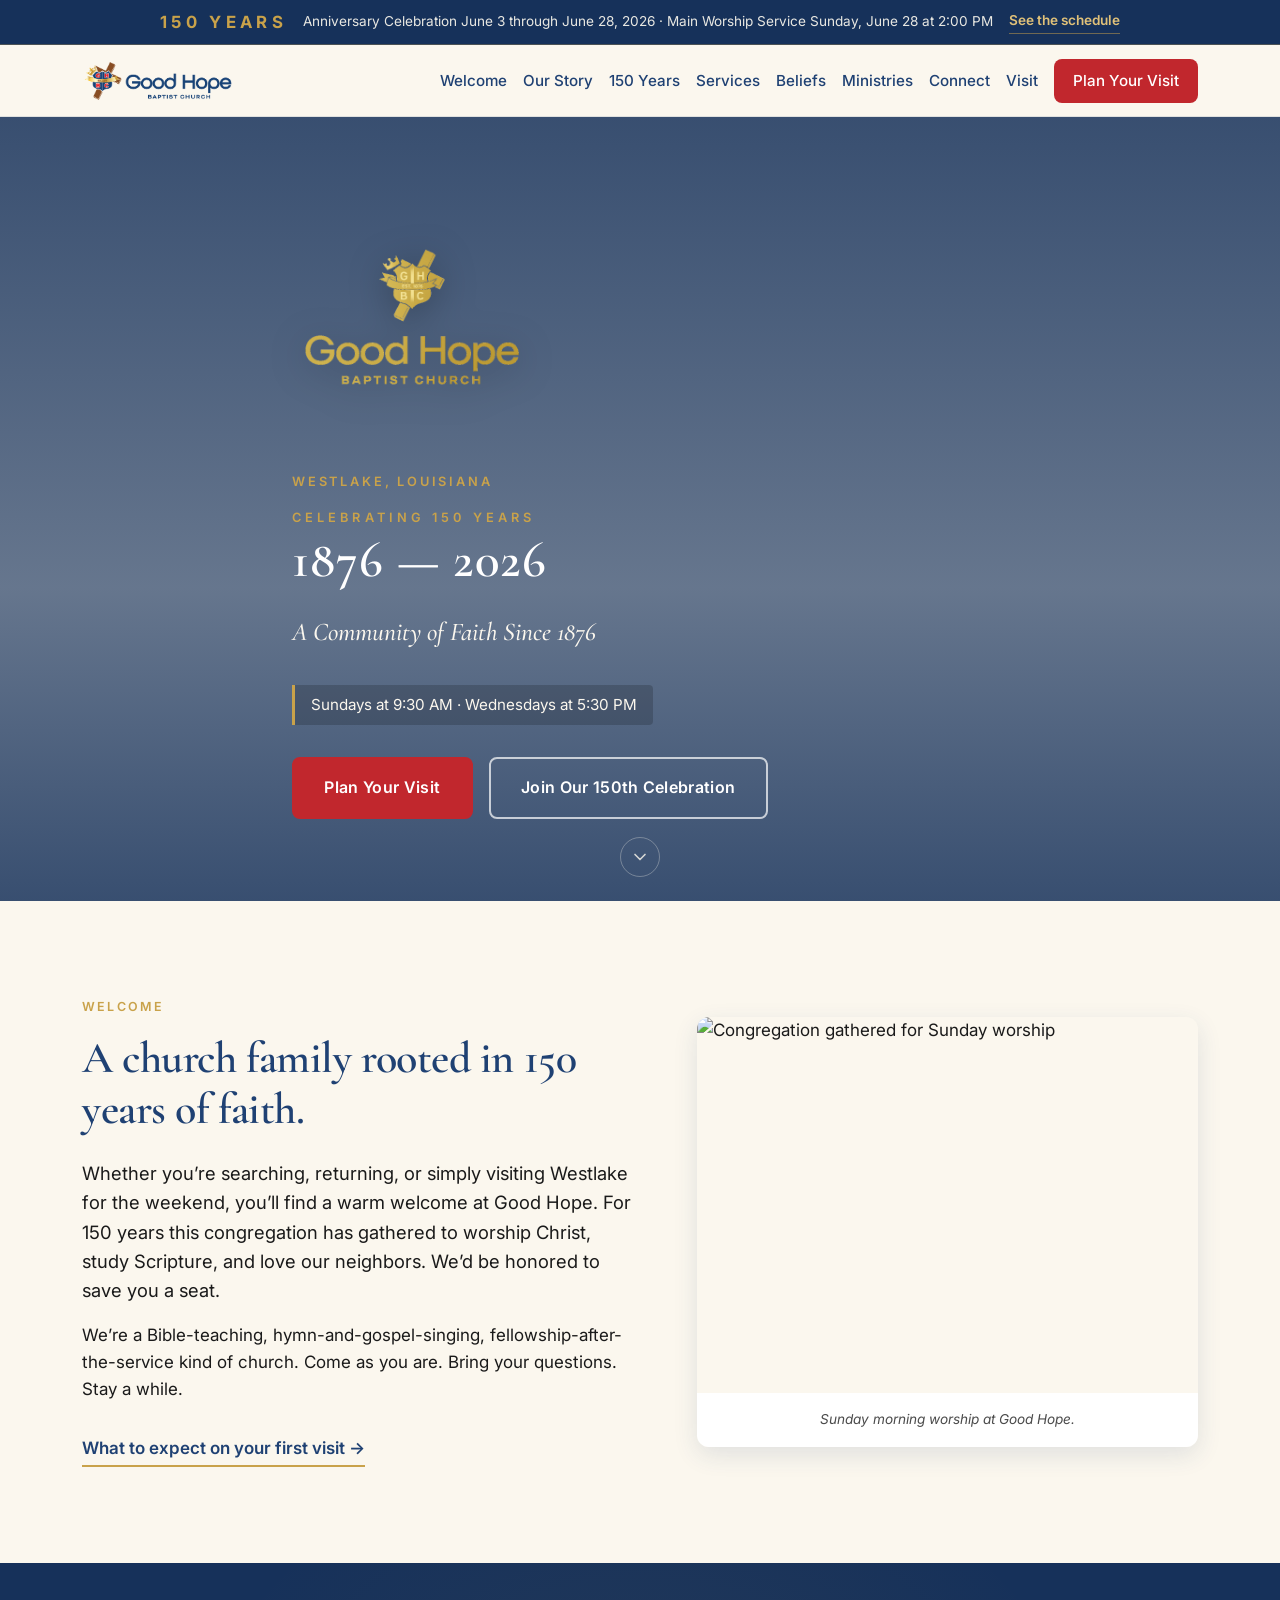
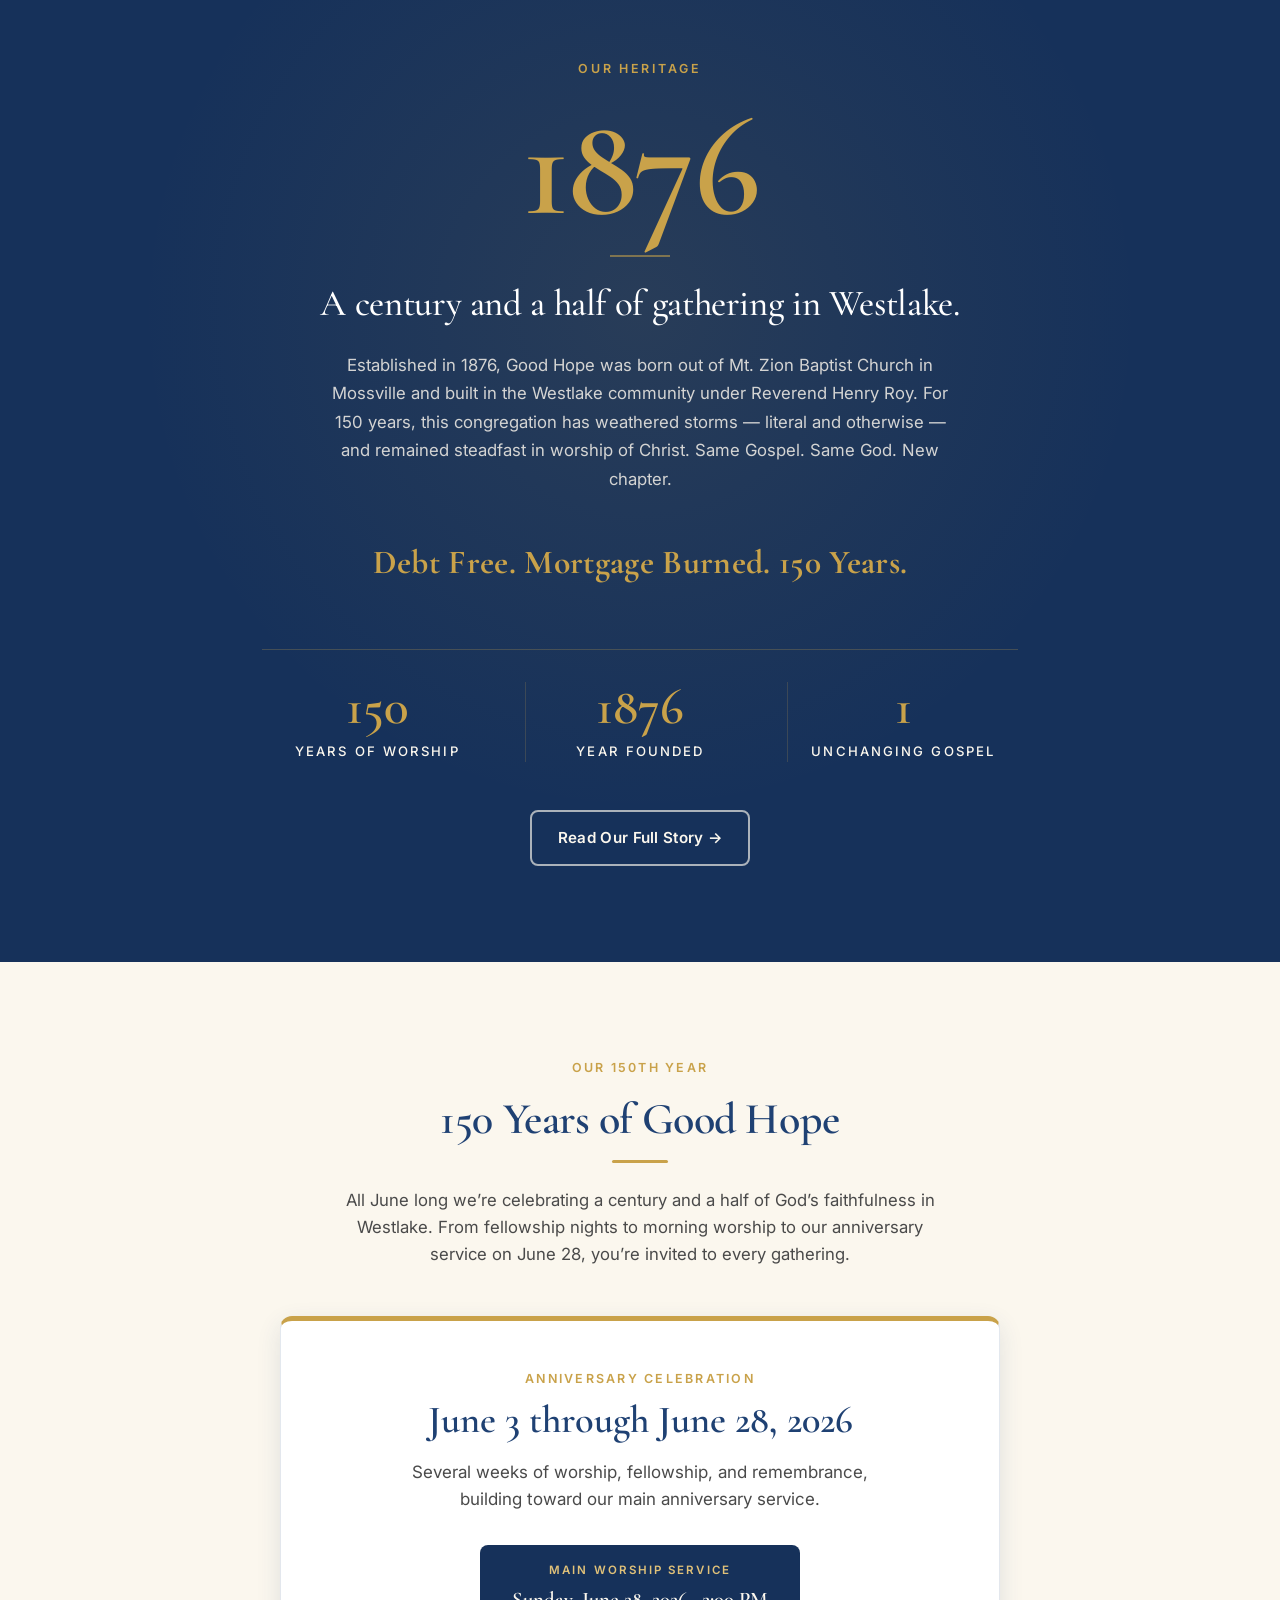
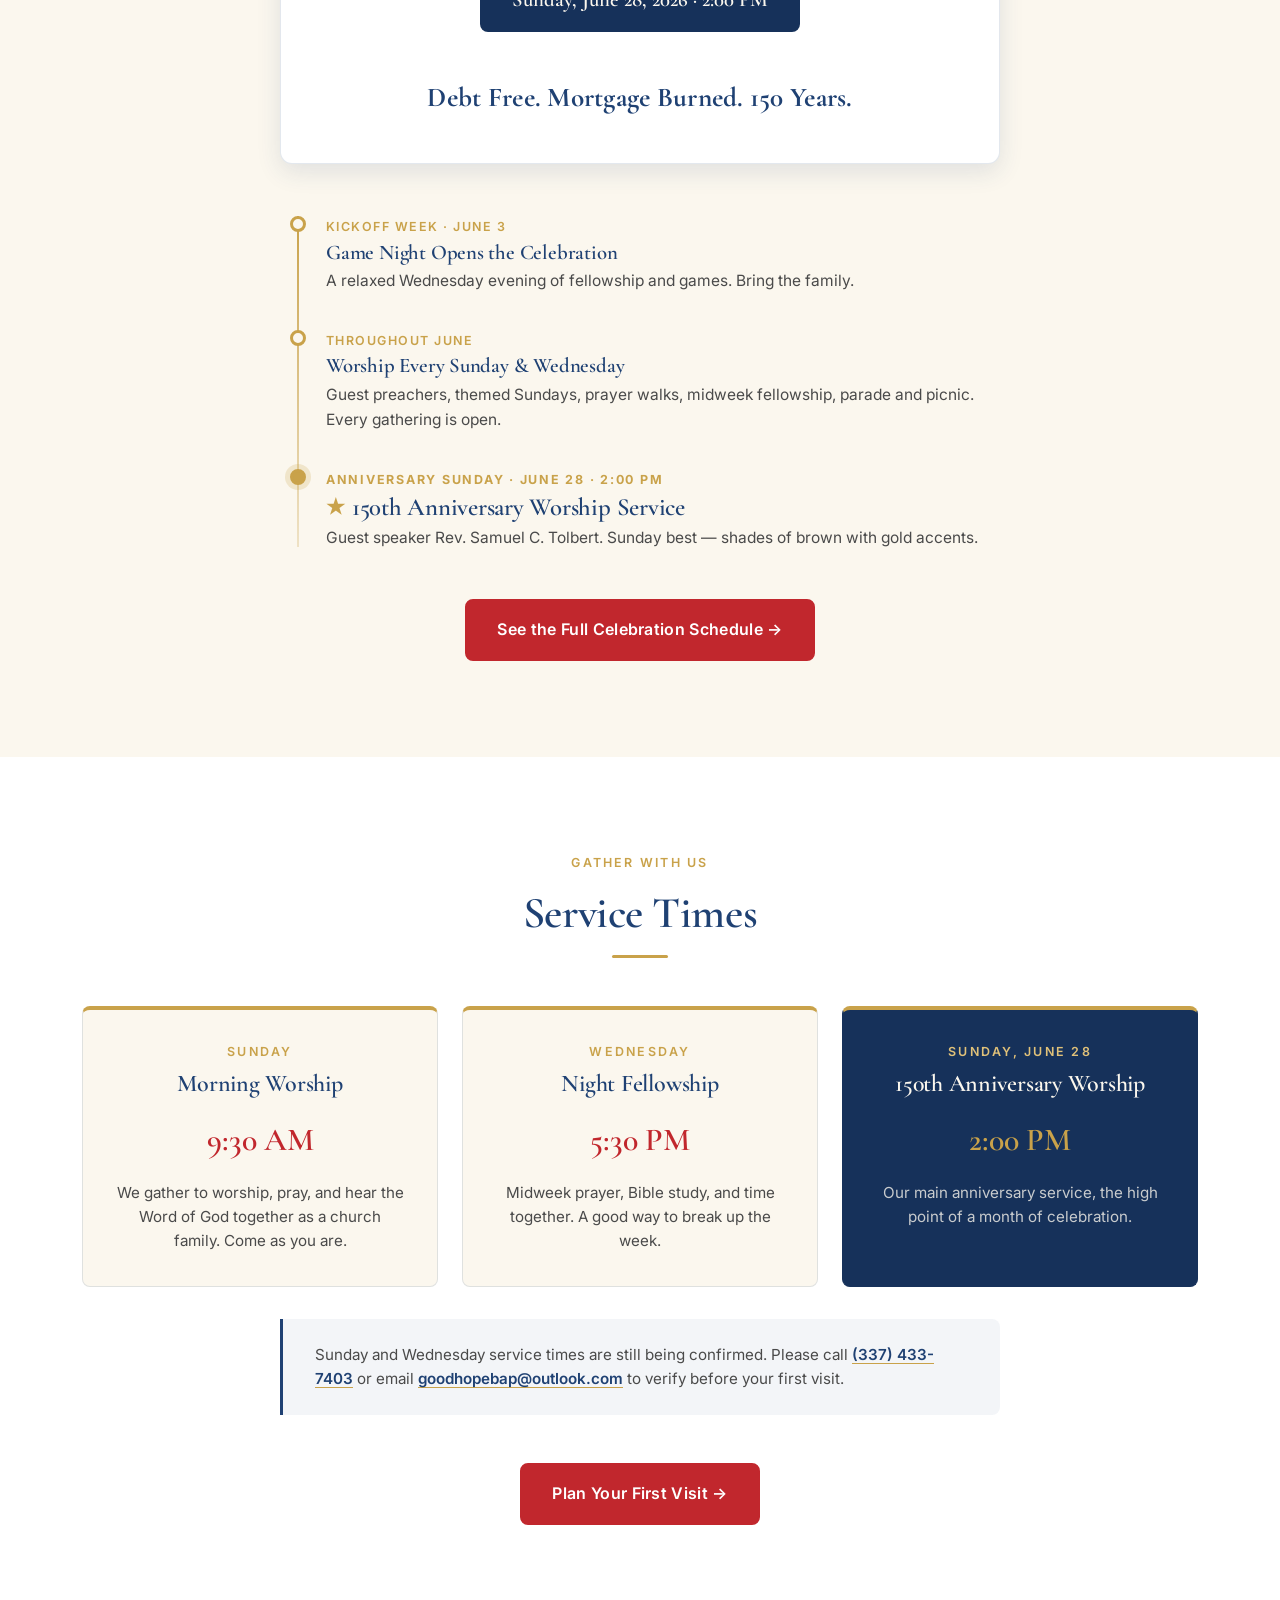
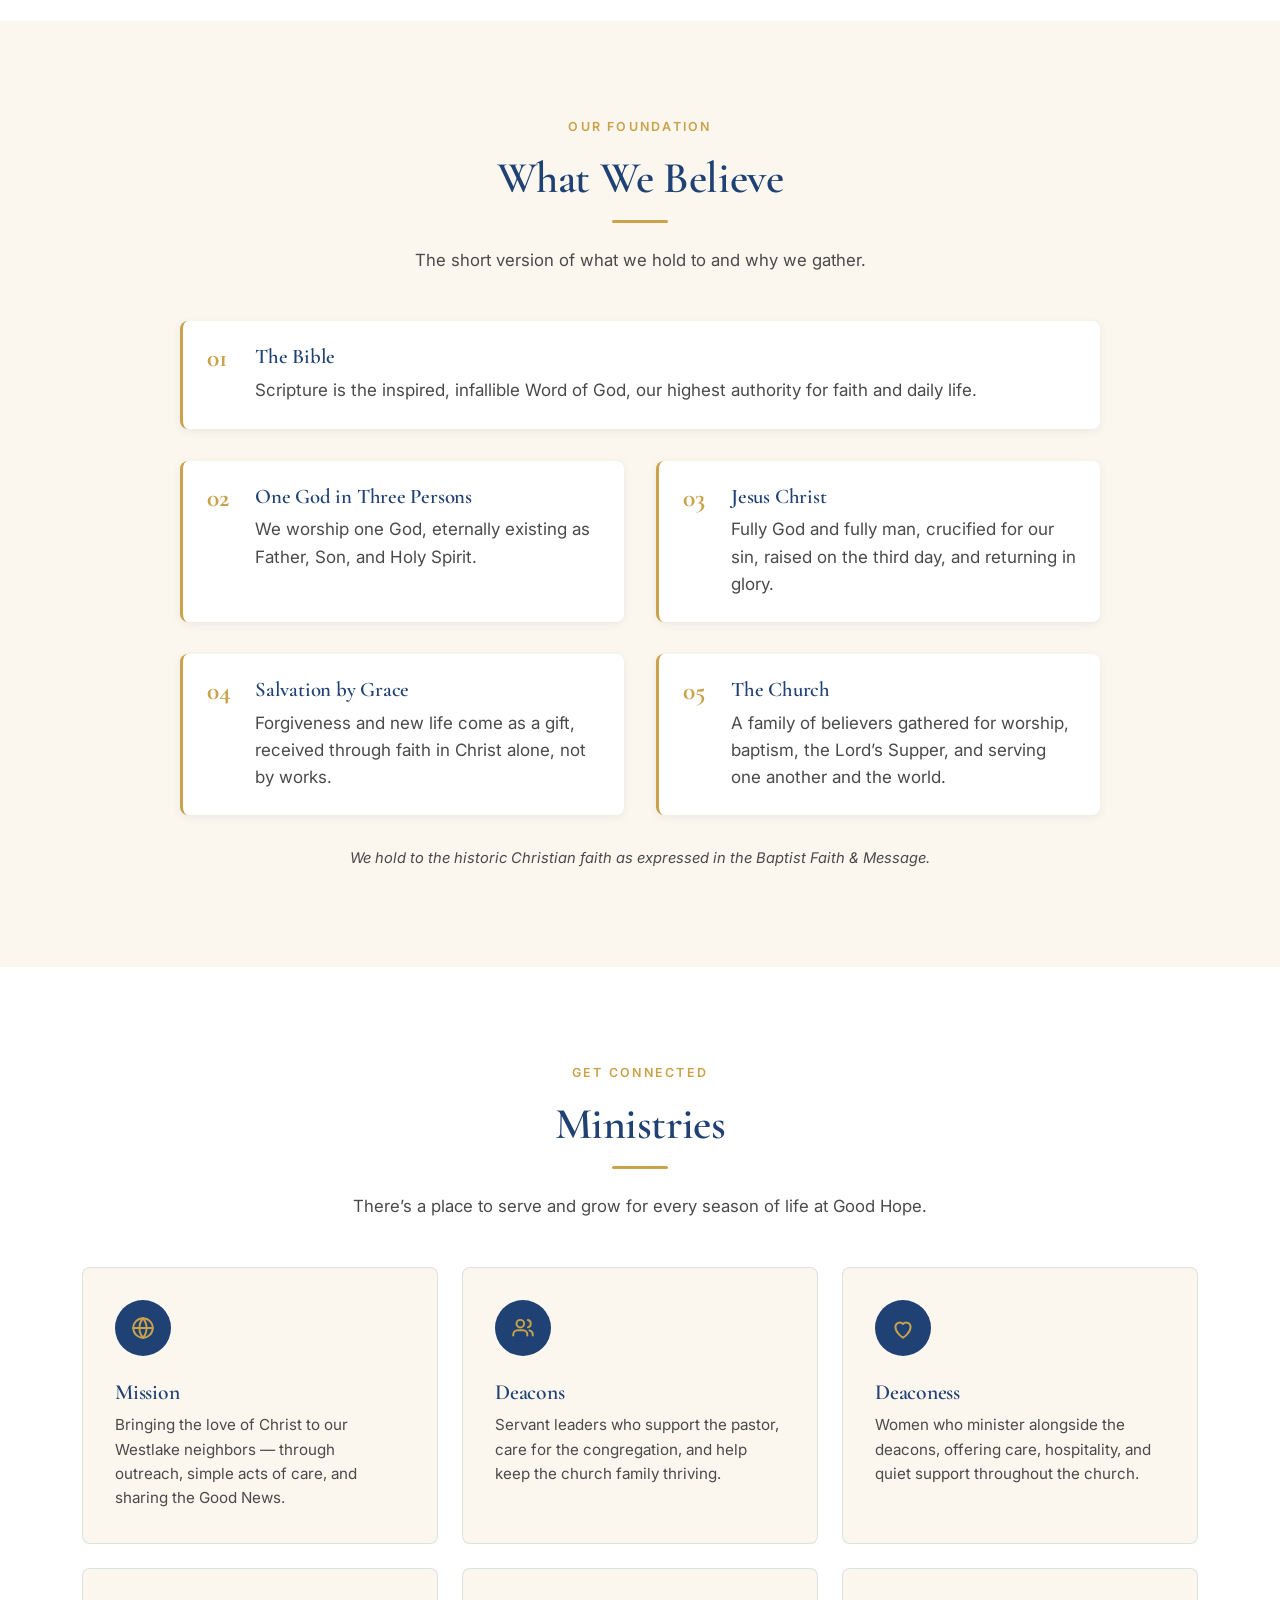
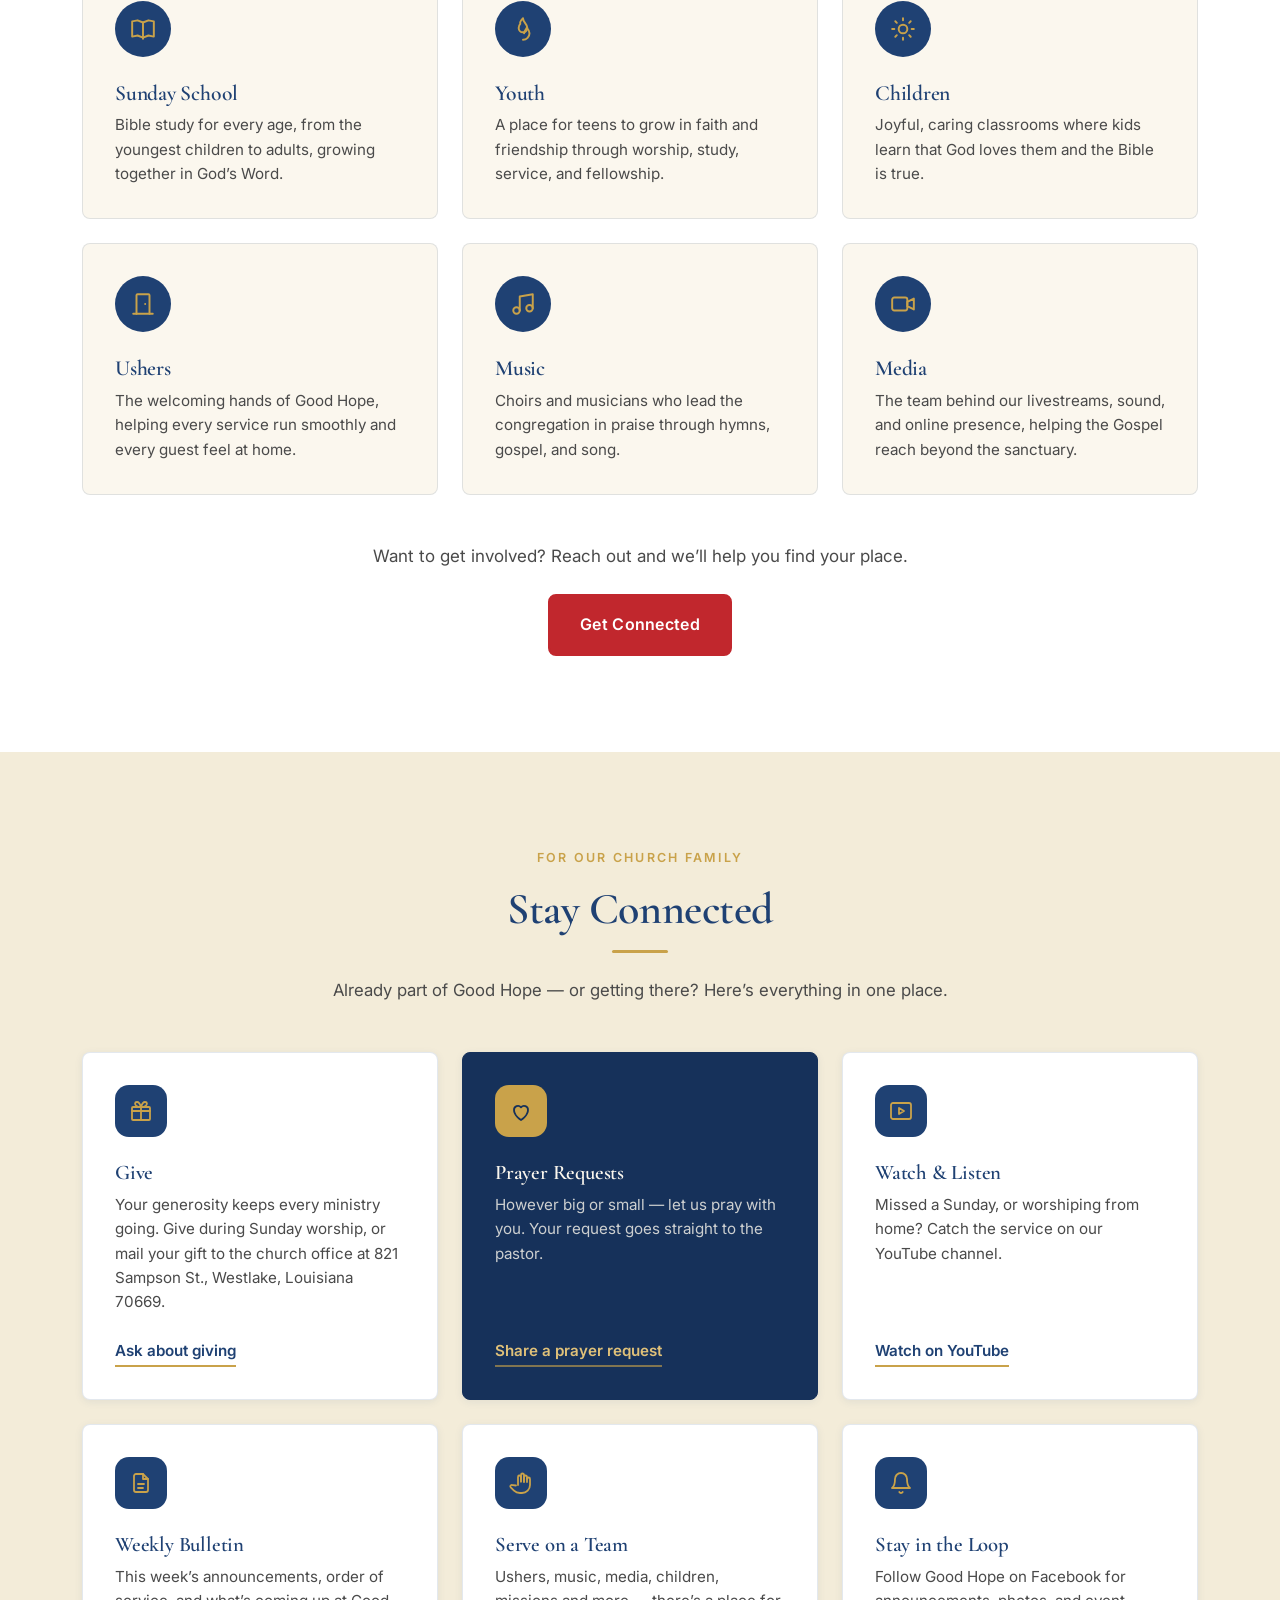
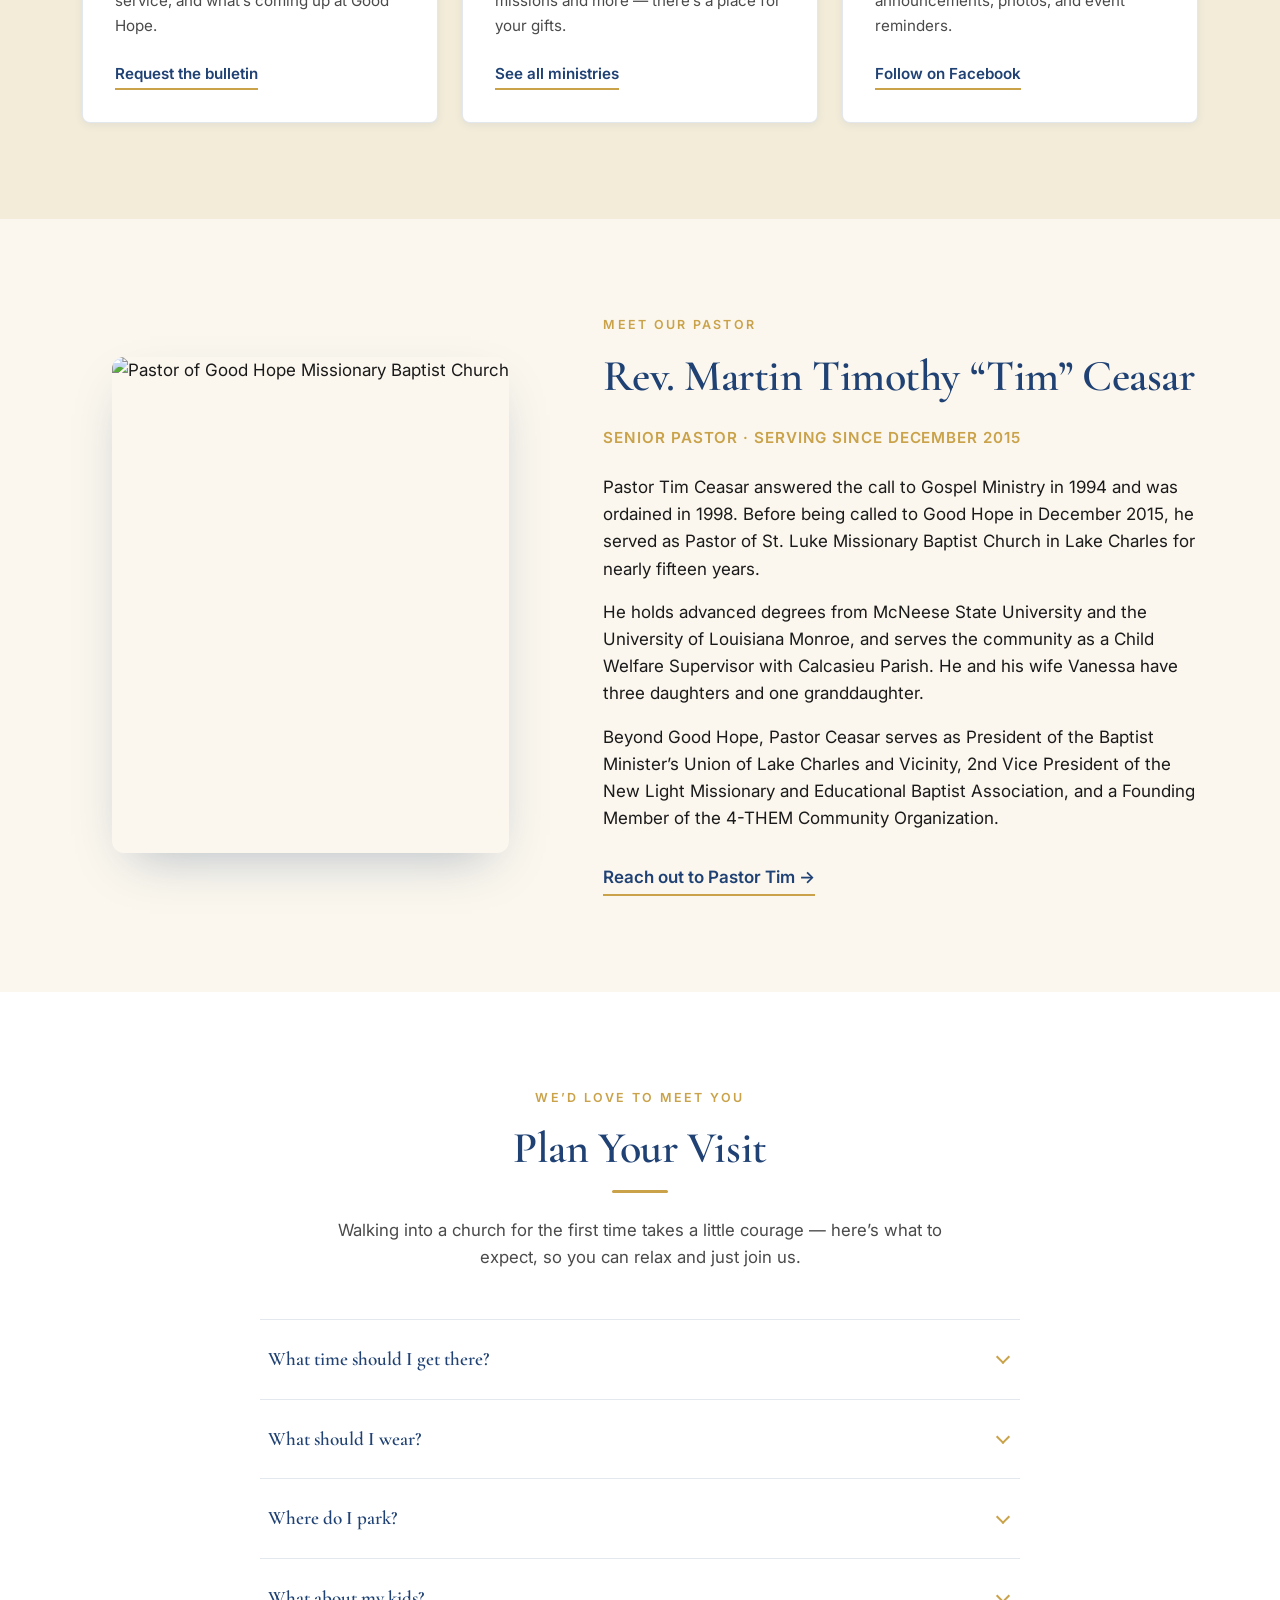
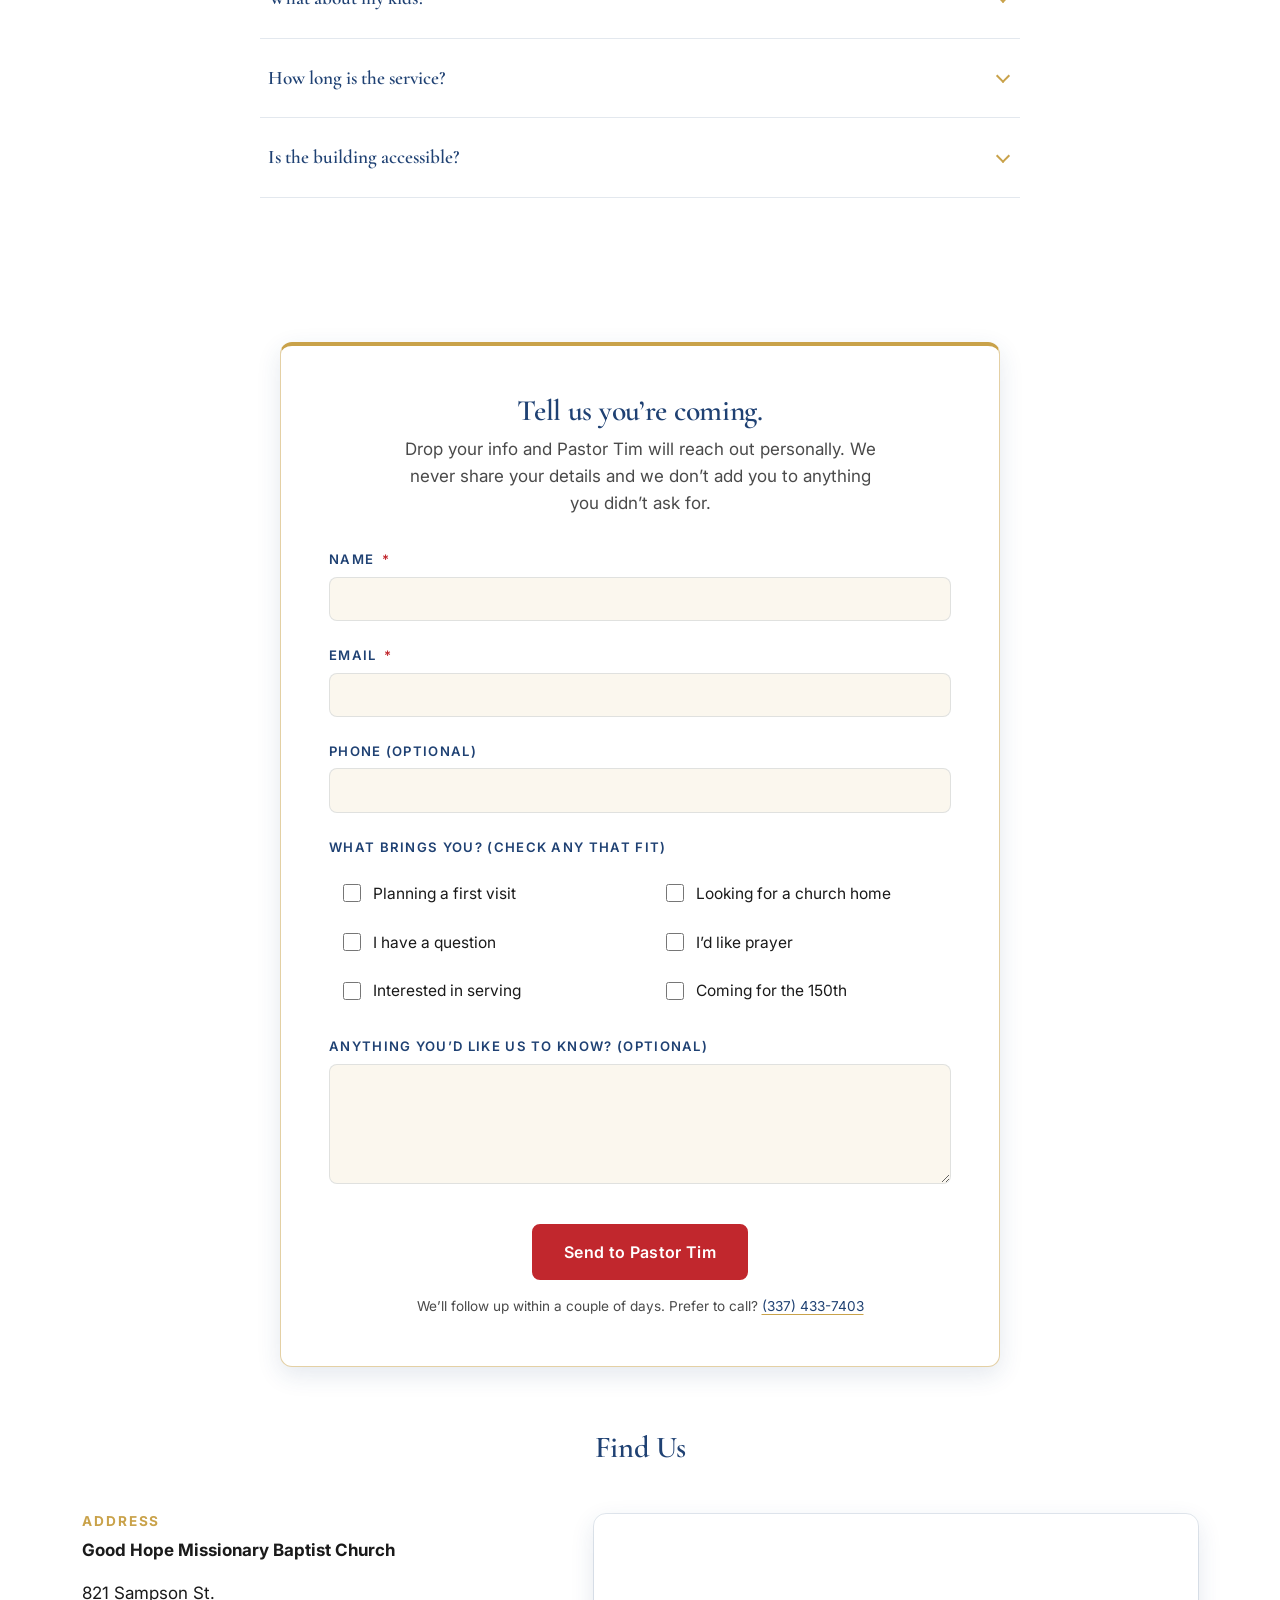
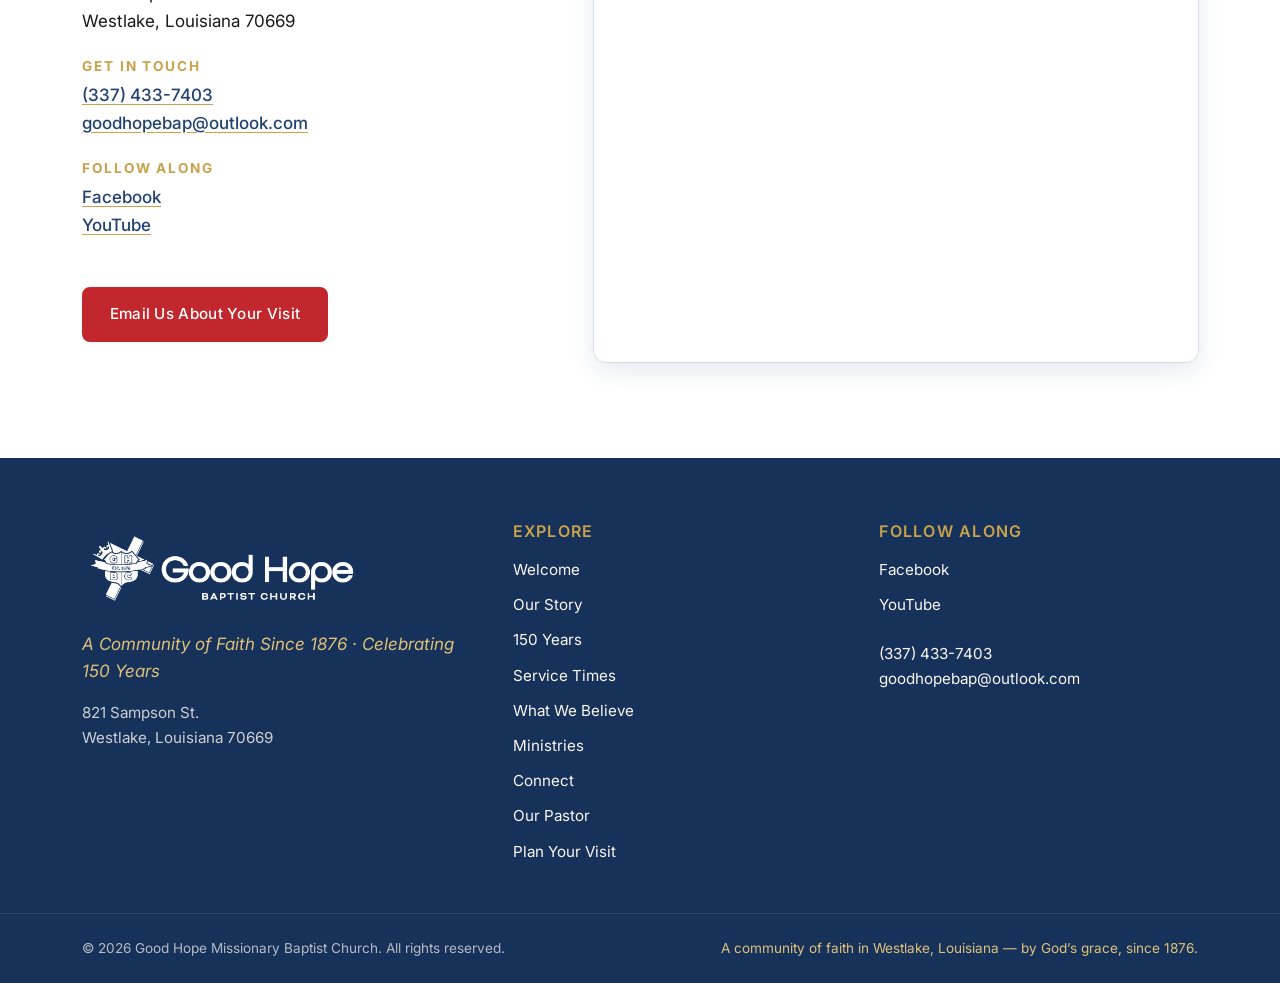
==== commit d7e8d047: "Batch A/B cosmetics pass + add church source content - Batch A (copy): fixed straight->curly apostro" ====
--- a/index.html
+++ b/index.html
@@ -176,13 +176,13 @@
           <p class="section-eyebrow">Welcome</p>
           <h2 class="section-title">A church family rooted in 150 years of faith.</h2>
           <p class="lede">
-            Whether you're searching, returning, or simply visiting Westlake for the
-            weekend, you'll find a warm welcome at Good Hope. For 150 years this
+            Whether you&rsquo;re searching, returning, or simply visiting Westlake for the
+            weekend, you&rsquo;ll find a warm welcome at Good Hope. For 150 years this
             congregation has gathered to worship Christ, study Scripture, and love our
-            neighbors. We'd be honored to save you a seat.
+            neighbors. We&rsquo;d be honored to save you a seat.
           </p>
           <p>
-            We're a Bible-teaching, hymn-and-gospel-singing, fellowship-after-the-service
+            We&rsquo;re a Bible-teaching, hymn-and-gospel-singing, fellowship-after-the-service
             kind of church. Come as you are. Bring your questions. Stay a while.
           </p>
           <a href="#visit" class="link-arrow">What to expect on your first visit &rarr;</a>
@@ -399,7 +399,7 @@
         <p class="section-eyebrow centered">Get Connected</p>
         <h2 class="section-title centered">Ministries</h2>
         <p class="section-intro centered">
-          There's a place to serve and grow for every season of life at Good Hope.
+          There&rsquo;s a place to serve and grow for every season of life at Good Hope.
         </p>
 
         <div class="ministry-grid">
@@ -451,7 +451,7 @@
               </svg>
             </div>
             <h3>Sunday School</h3>
-            <p>Bible study for every age, from the youngest children to adults, growing together in God's Word.</p>
+            <p>Bible study for every age, from the youngest children to adults, growing together in God&rsquo;s Word.</p>
           </article>
 
           <article class="ministry-card">
@@ -539,7 +539,7 @@
         <p class="section-eyebrow centered">For Our Church Family</p>
         <h2 class="section-title centered">Stay Connected</h2>
         <p class="section-intro centered">
-          Already part of Good Hope — or getting there? Here's everything in one place.
+          Already part of Good Hope — or getting there? Here&rsquo;s everything in one place.
         </p>
 
         <div class="connect-grid">
@@ -554,7 +554,7 @@
               </svg>
             </div>
             <h3>Give</h3>
-            <p>Your generosity keeps every ministry going. Give during Sunday worship, or mail your gift to the church office at 821 Sampson St., Westlake, LA 70669.</p>
+            <p>Your generosity keeps every ministry going. Give during Sunday worship, or mail your gift to the church office at 821 Sampson St., Westlake, Louisiana 70669.</p>
             <a class="connect-action" href="mailto:goodhopebap@outlook.com?subject=Question%20about%20giving">Ask about giving</a>
           </article>
 
@@ -593,7 +593,7 @@
               </svg>
             </div>
             <h3>Weekly Bulletin</h3>
-            <p>This week's announcements, order of service, and what's coming up at Good Hope.</p>
+            <p>This week&rsquo;s announcements, order of service, and what&rsquo;s coming up at Good Hope.</p>
             <a class="connect-action" href="mailto:goodhopebap@outlook.com?subject=This%20week%27s%20bulletin">Request the bulletin</a>
           </article>
 
@@ -608,7 +608,7 @@
               </svg>
             </div>
             <h3>Serve on a Team</h3>
-            <p>Ushers, music, media, children, missions and more — there's a place for your gifts.</p>
+            <p>Ushers, music, media, children, missions and more — there&rsquo;s a place for your gifts.</p>
             <a class="connect-action" href="#ministries">See all ministries</a>
           </article>
 
@@ -683,21 +683,21 @@
          ============================================ -->
     <section class="section visit" id="visit">
       <div class="container">
-        <p class="section-eyebrow centered">We'd Love to Meet You</p>
+        <p class="section-eyebrow centered">We&rsquo;d Love to Meet You</p>
         <h2 class="section-title centered">Plan Your Visit</h2>
         <p class="section-intro centered">
-          Walking into a church for the first time takes a little courage — here's what to
+          Walking into a church for the first time takes a little courage — here&rsquo;s what to
           expect, so you can relax and just join us.
         </p>
 
         <div class="faq" aria-label="First-visit questions">
           <details class="faq-item">
             <summary>What time should I get there?</summary>
-            <div class="faq-body"><p>Come a few minutes early if you can — around 9:45&nbsp;AM on Sunday — so someone can greet you and help you find a seat. Running late? That's fine too; slip in whenever you arrive.</p></div>
+            <div class="faq-body"><p>Come a few minutes early if you can — around 9:45&nbsp;AM on Sunday — so someone can greet you and help you find a seat. Running late? That&rsquo;s fine too; slip in whenever you arrive.</p></div>
           </details>
           <details class="faq-item">
             <summary>What should I wear?</summary>
-            <div class="faq-body"><p>Come as you are. On a typical Sunday you'll see everything from suits and Sunday dresses to slacks and nice jeans. We care that you're here, not what you're wearing.</p></div>
+            <div class="faq-body"><p>Come as you are. On a typical Sunday you&rsquo;ll see everything from suits and Sunday dresses to slacks and nice jeans. We care that you&rsquo;re here, not what you&rsquo;re wearing.</p></div>
           </details>
           <details class="faq-item">
             <summary>Where do I park?</summary>
@@ -705,7 +705,7 @@
           </details>
           <details class="faq-item">
             <summary>What about my kids?</summary>
-            <div class="faq-body"><p>Children are always welcome in worship. We also have Sunday School classes for every age and a caring children's ministry — just ask an usher or greeter and we'll help your little ones get settled.</p></div>
+            <div class="faq-body"><p>Children are always welcome in worship. We also have Sunday School classes for every age and a caring children&rsquo;s ministry — just ask an usher or greeter and we&rsquo;ll help your little ones get settled.</p></div>
           </details>
           <details class="faq-item">
             <summary>How long is the service?</summary>
@@ -713,7 +713,7 @@
           </details>
           <details class="faq-item">
             <summary>Is the building accessible?</summary>
-            <div class="faq-body"><p>Yes. If you have specific accessibility needs (seating, hearing, mobility), let us know ahead of time at <a href="mailto:goodhopebap@outlook.com?subject=Accessibility%20question">goodhopebap@outlook.com</a> and we'll make sure you're taken care of.</p></div>
+            <div class="faq-body"><p>Yes. If you have specific accessibility needs (seating, hearing, mobility), let us know ahead of time at <a href="mailto:goodhopebap@outlook.com?subject=Accessibility%20question">goodhopebap@outlook.com</a> and we&rsquo;ll make sure you&rsquo;re taken care of.</p></div>
           </details>
           <details class="faq-item">
             <summary>Can I watch online first?</summary>
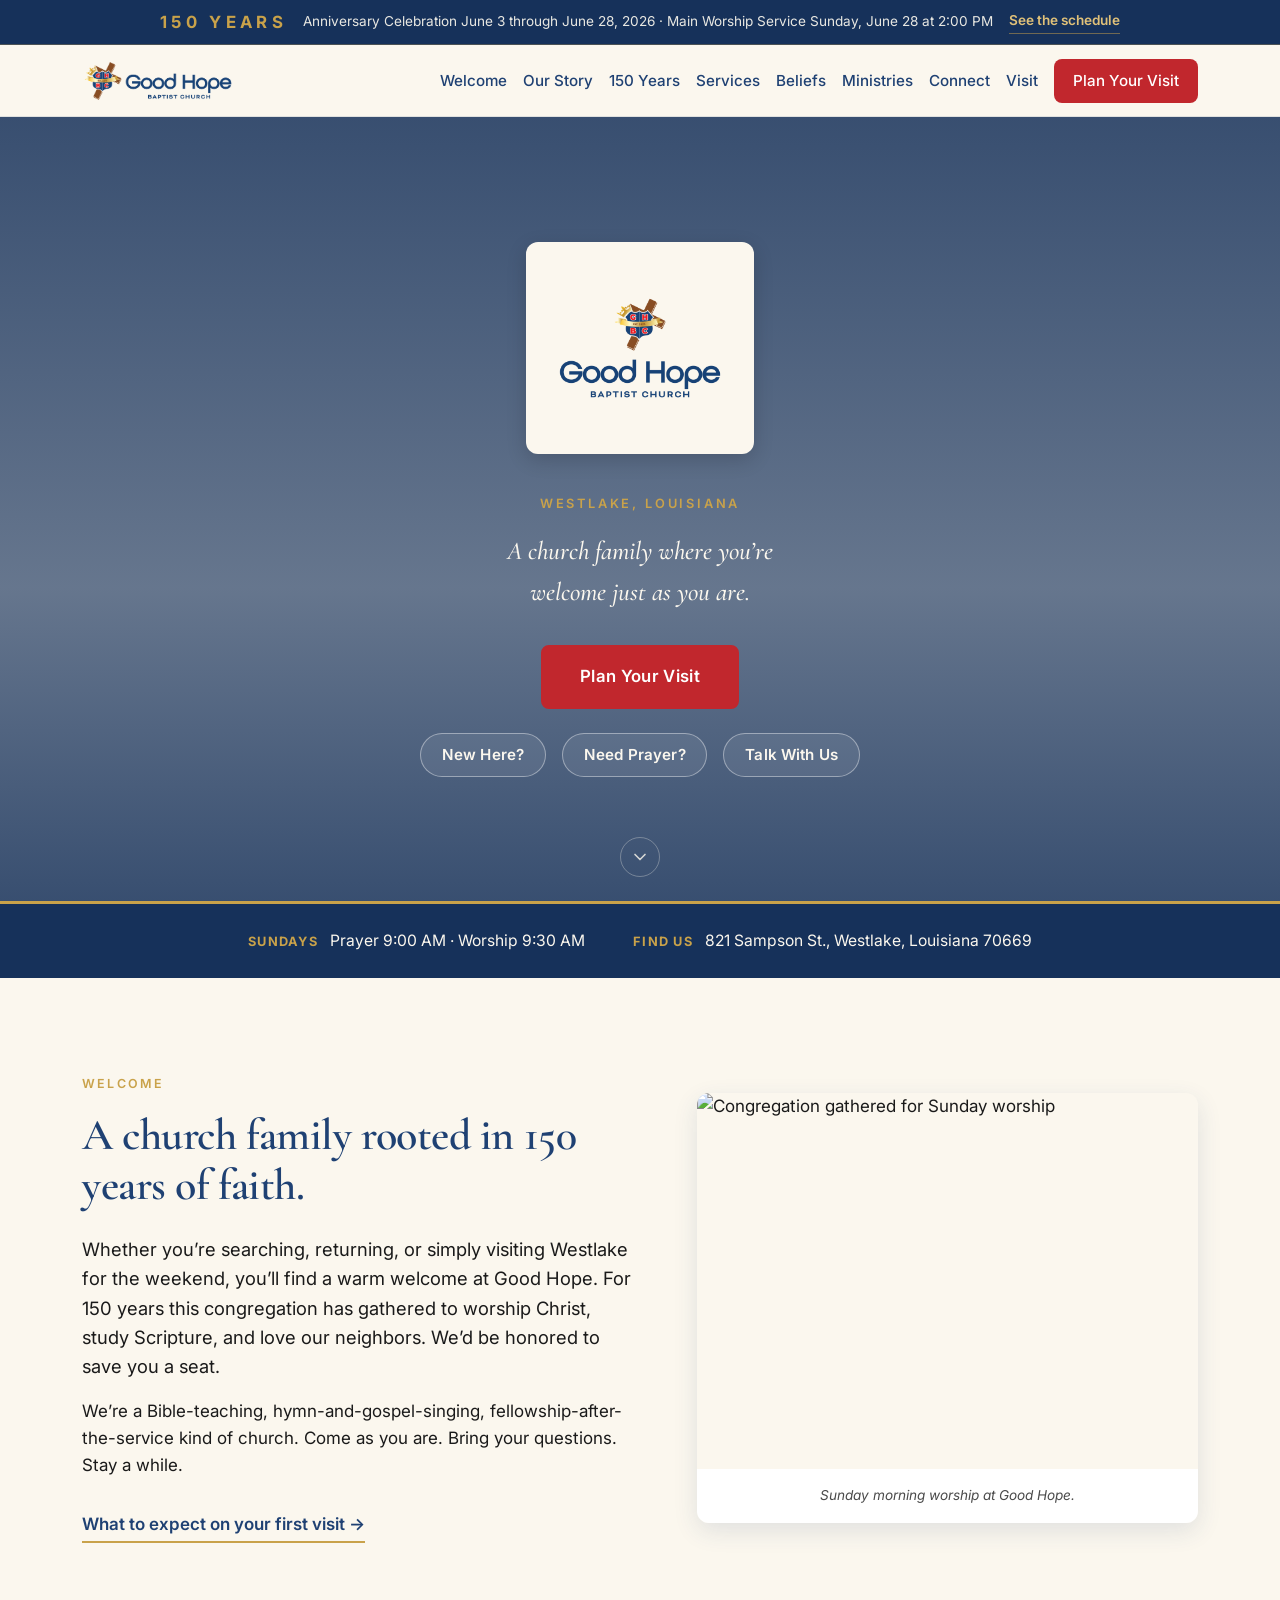
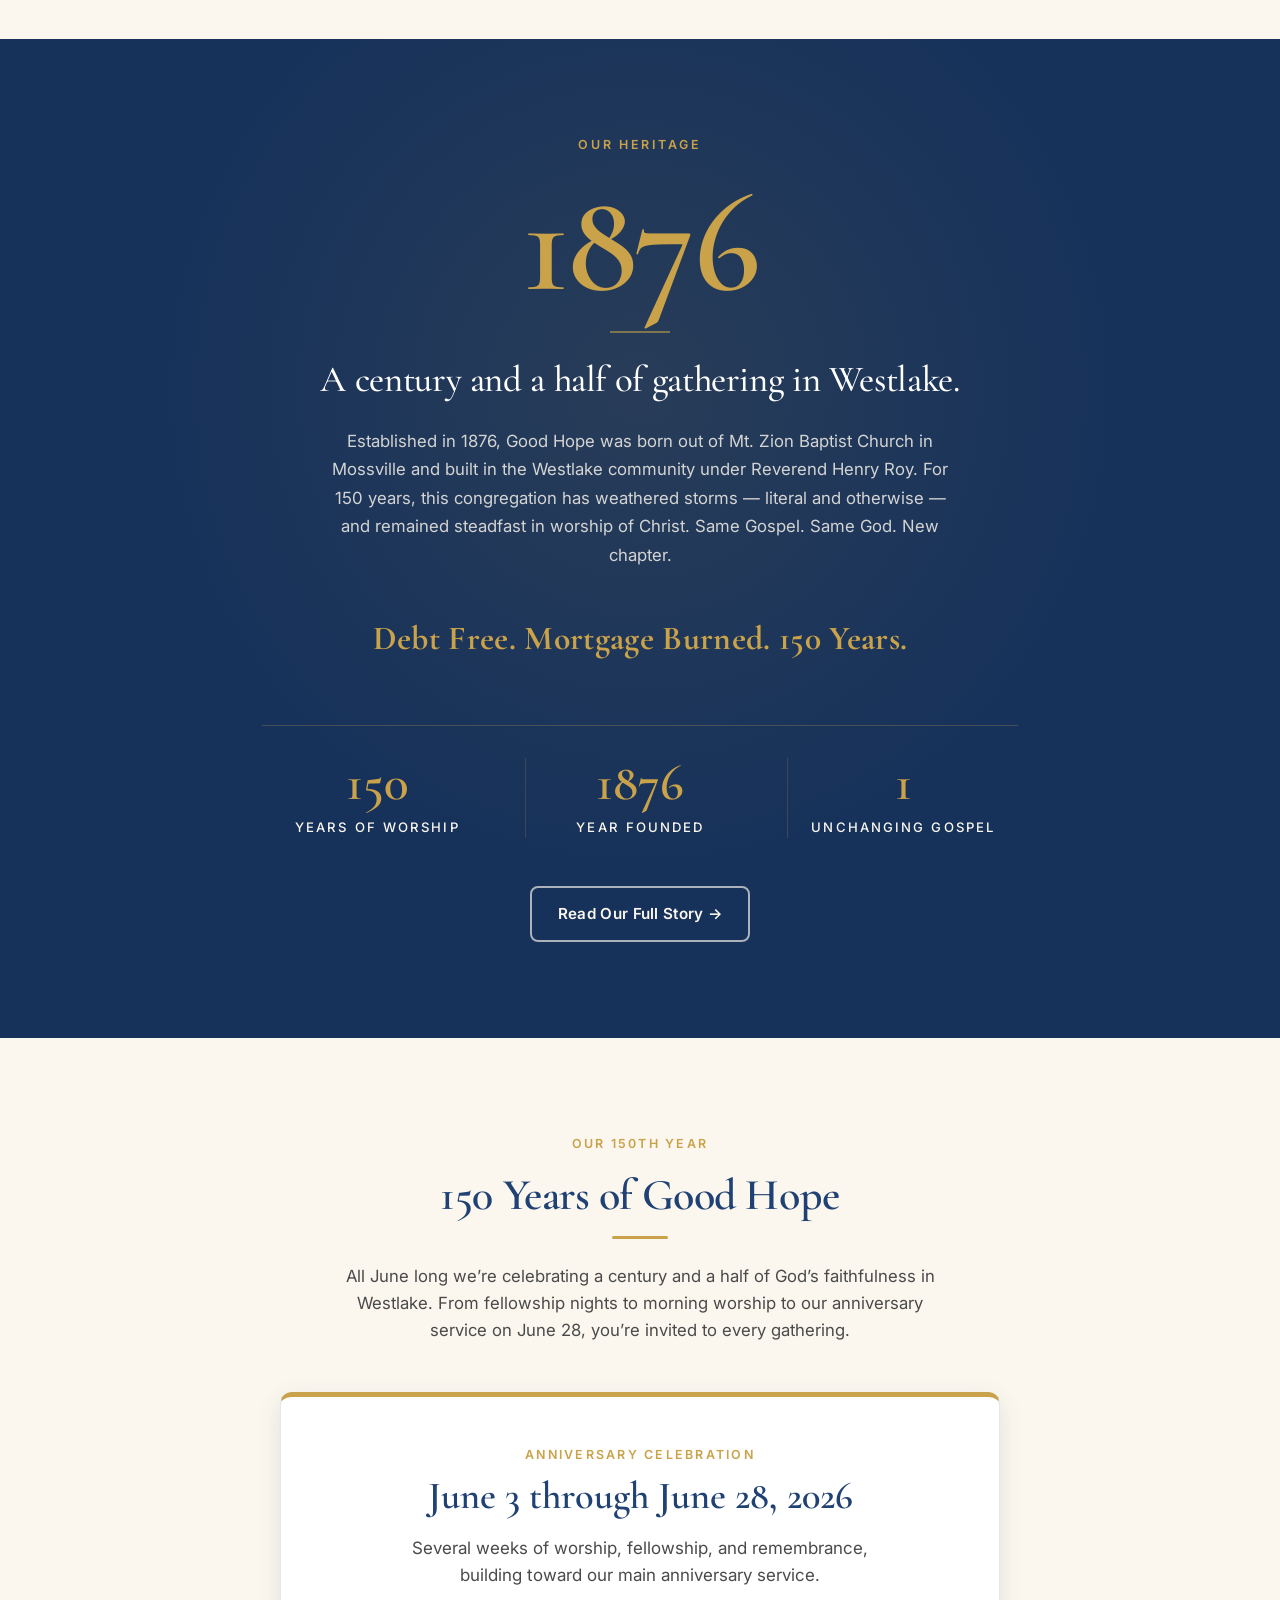
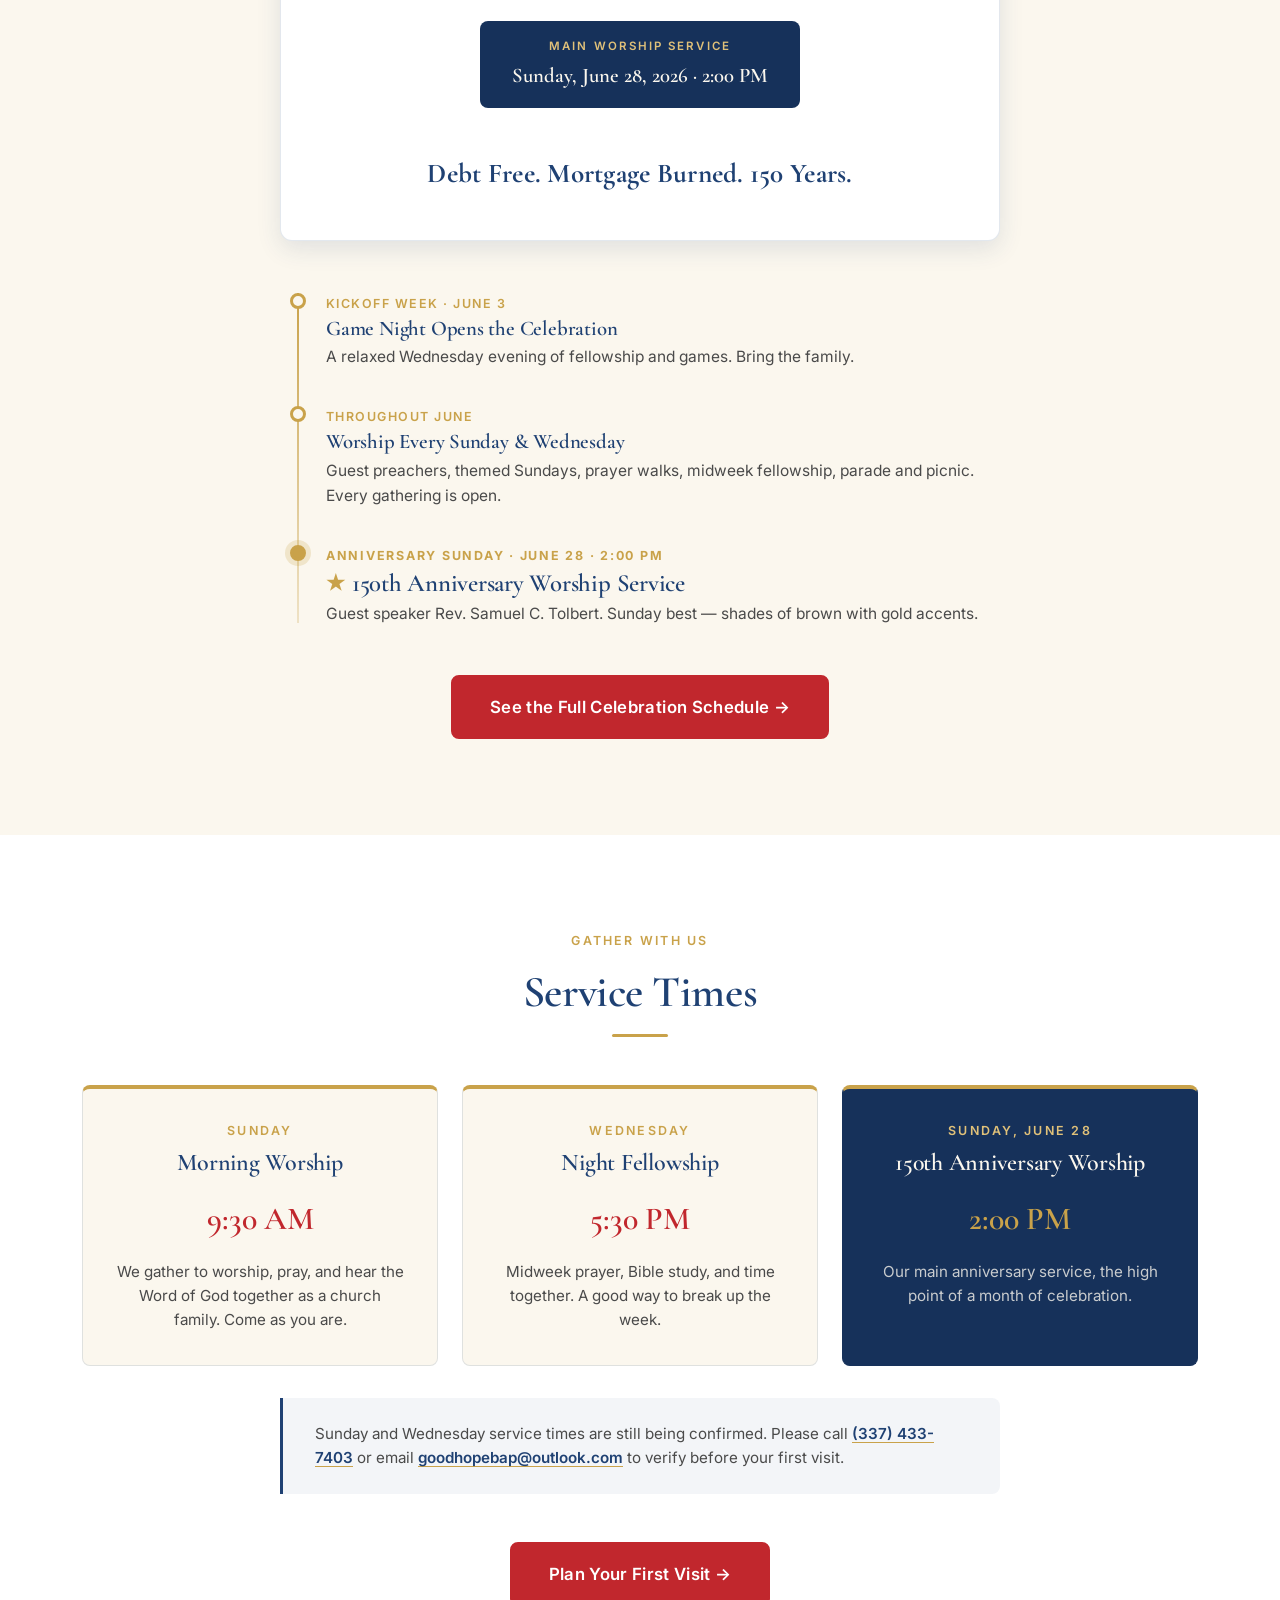
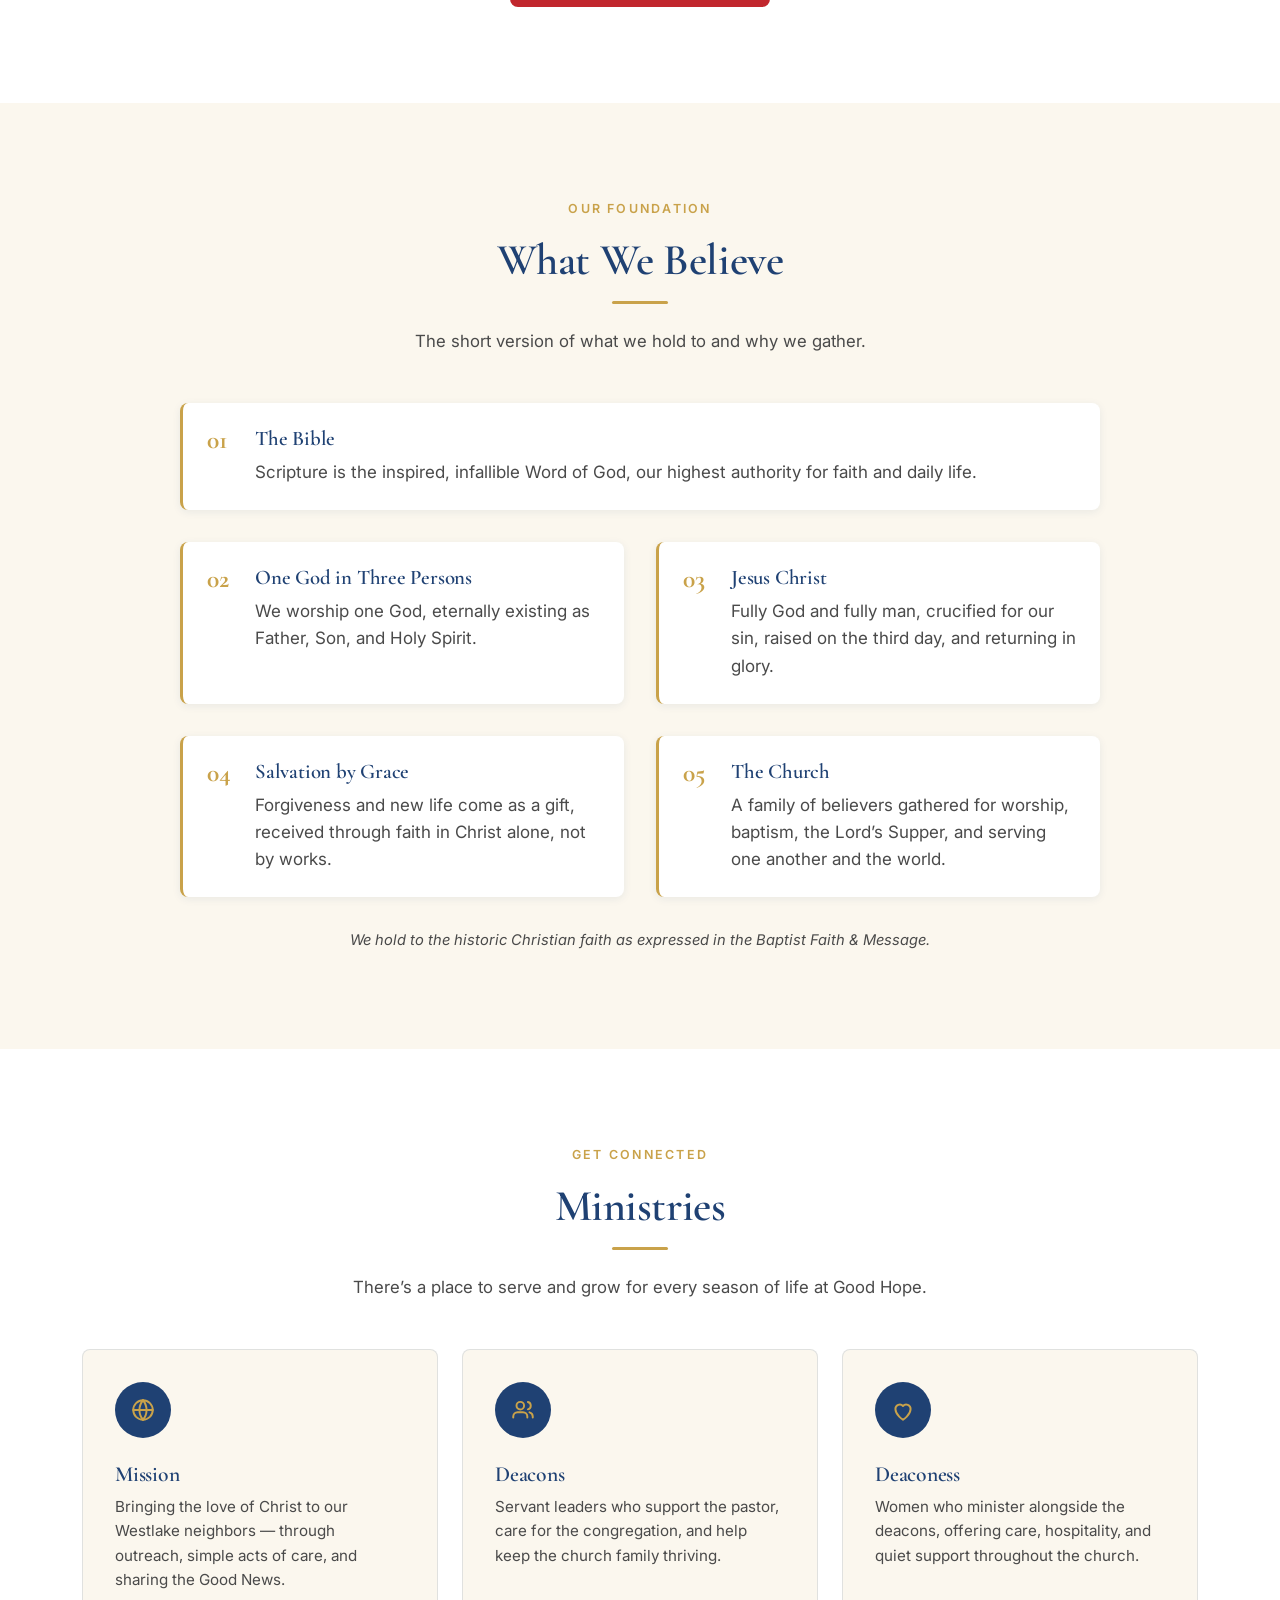
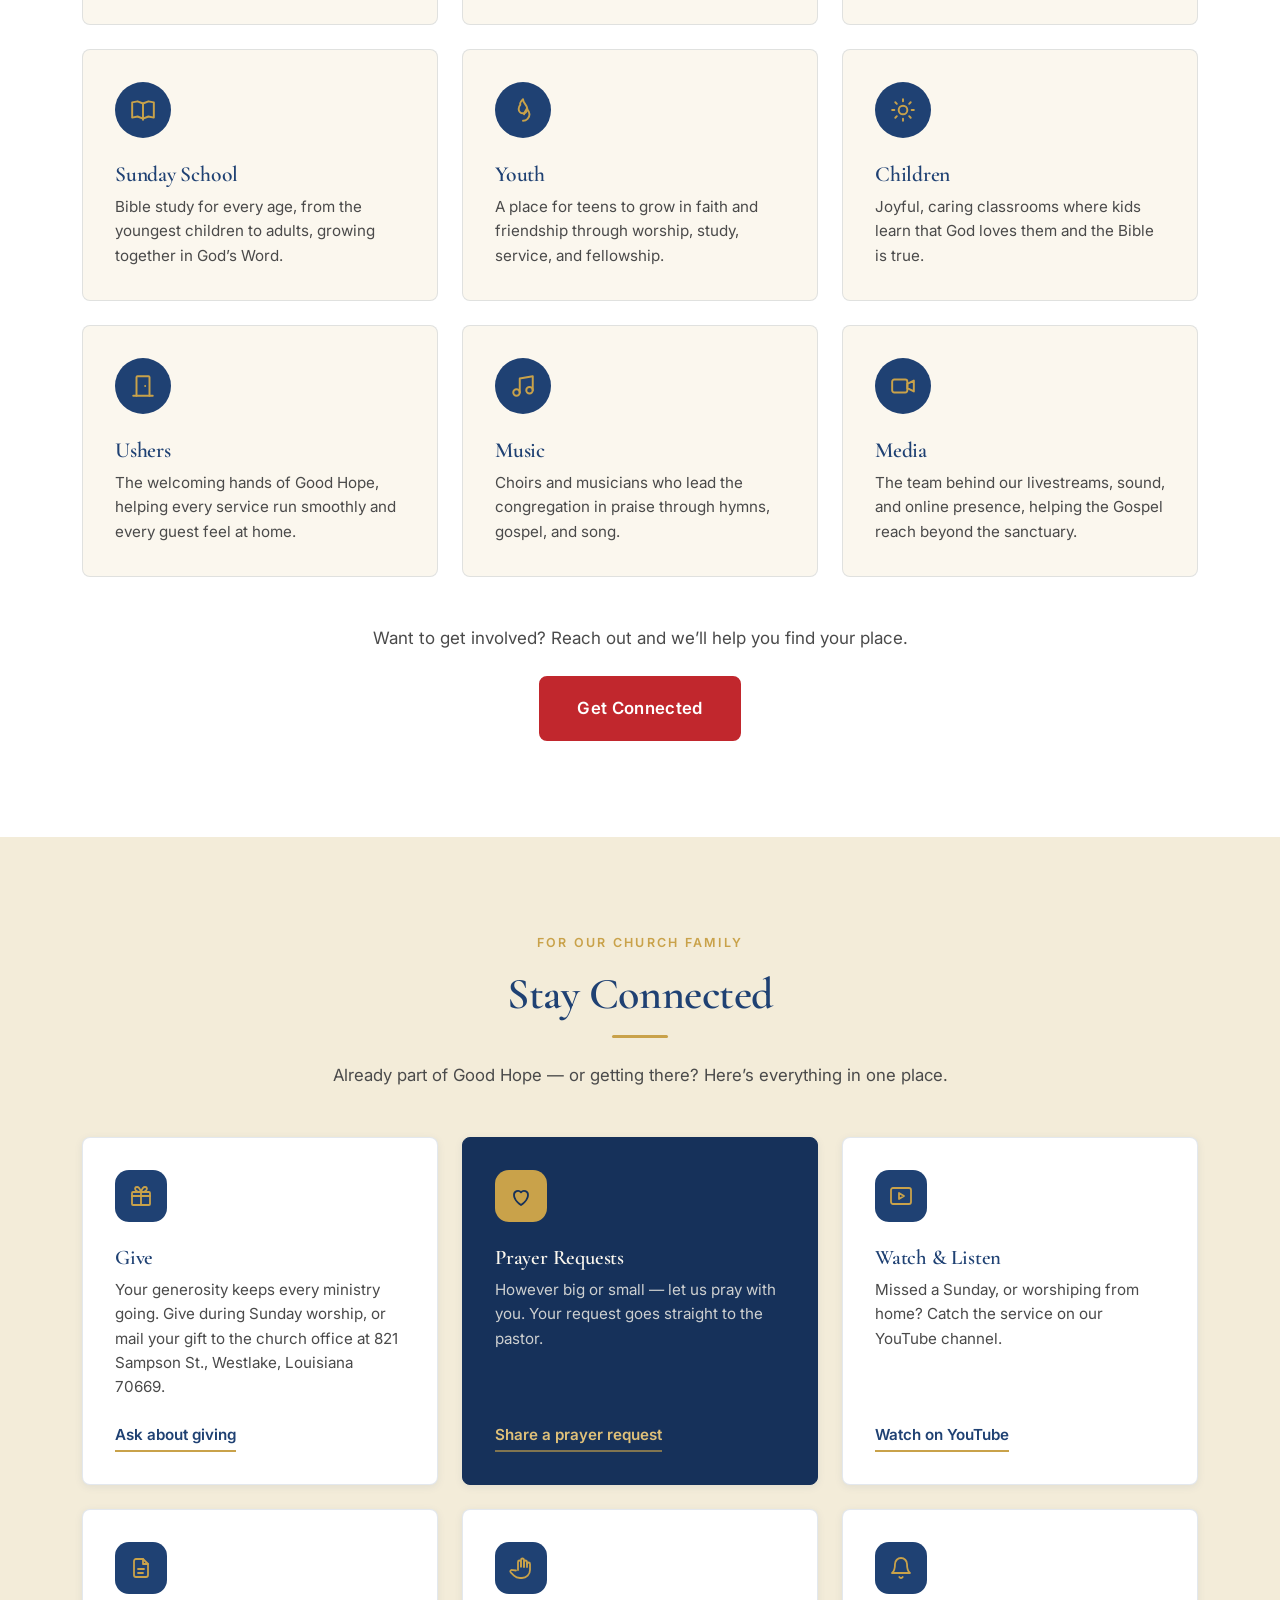
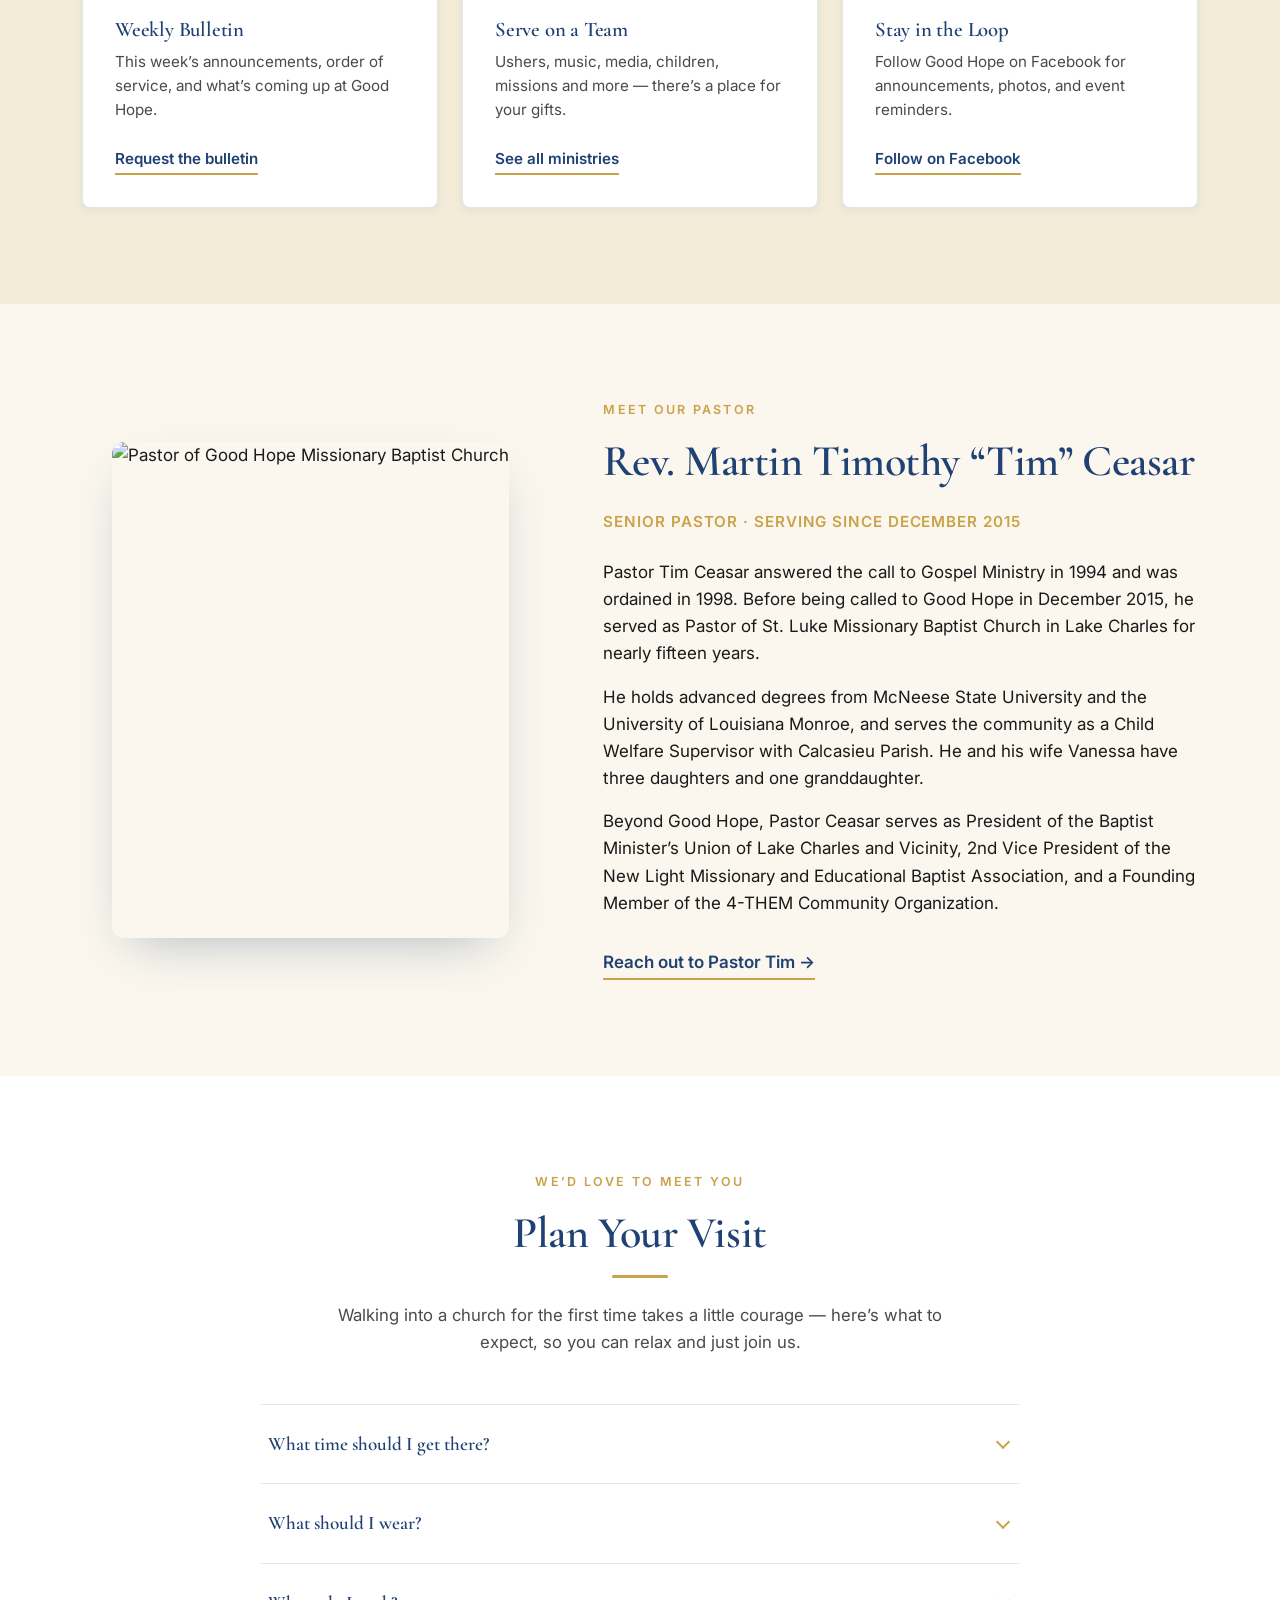
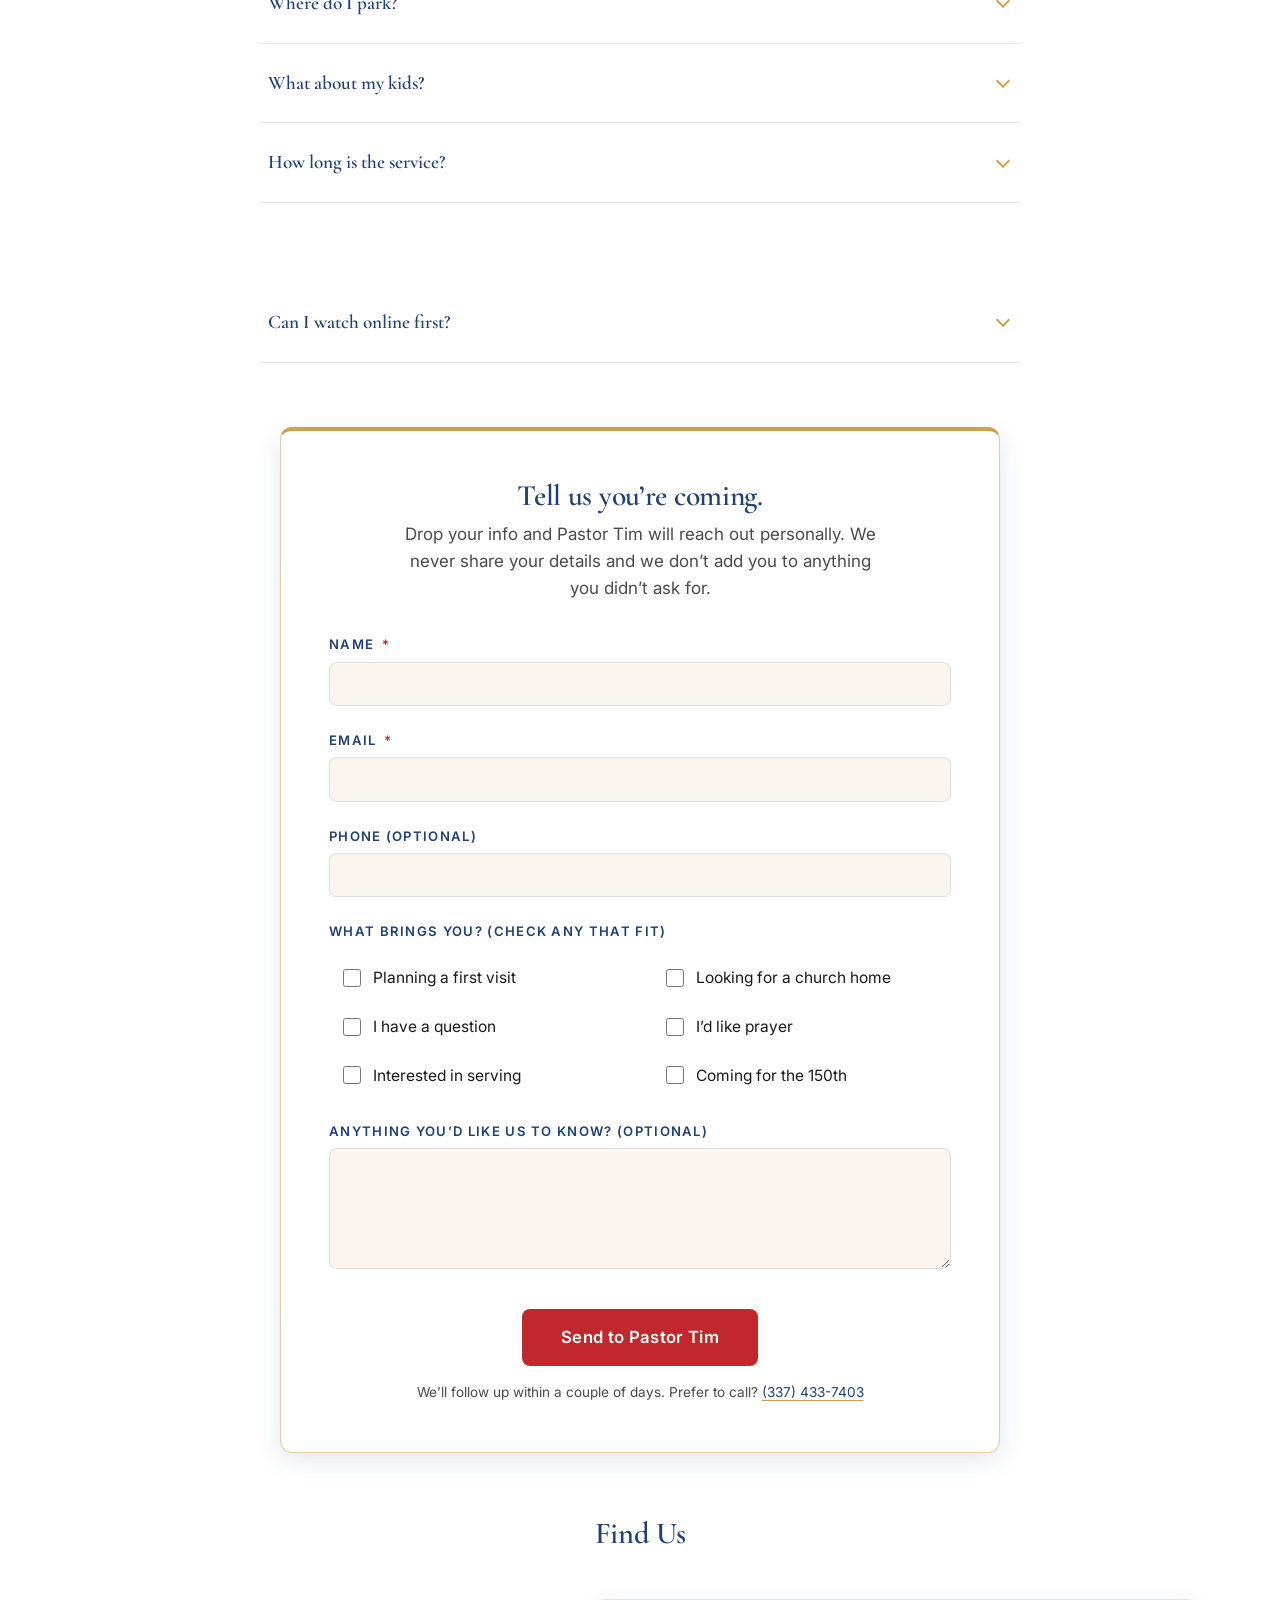
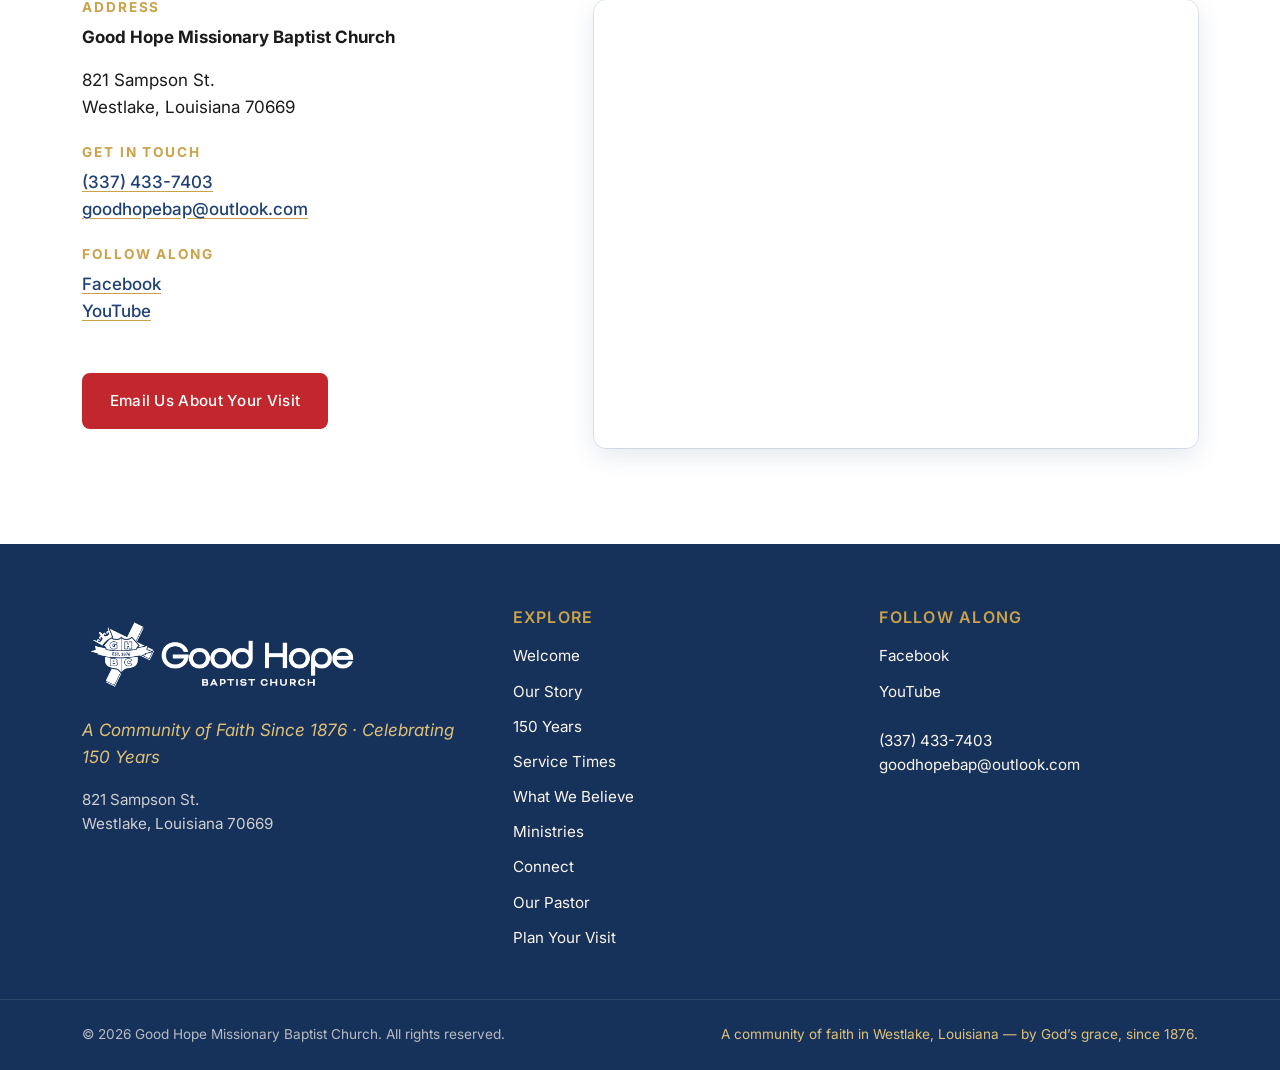
==== commit 40dd2d2f: "Rebuild hero: evergreen, visitor-first (cosmetics) - Full-color logo in a refined cream card (replac" ====
--- a/index.html
+++ b/index.html
@@ -139,32 +139,50 @@
     <section class="hero" id="hero">
       <div class="hero-overlay"></div>
       <div class="container hero-content">
-        <img
-          src="Logos/GHPC_full_color_vertical_Gold_transparent.png"
-          alt="Good Hope Missionary Baptist Church"
-          class="hero-logo"
-        />
+        <div class="hero-logo-card">
+          <img
+            src="Logos/GHPC%20full%20color%20vertical.png"
+            alt="Good Hope Missionary Baptist Church"
+            class="hero-logo"
+          />
+        </div>
         <h1 class="visually-hidden">Good Hope Missionary Baptist Church</h1>
         <p class="hero-eyebrow">Westlake, Louisiana</p>
-
-        <div class="hero-anniv">
-          <p class="hero-anniv-label">Celebrating 150 Years</p>
-          <p class="hero-anniv-years">1876 &mdash; 2026</p>
-        </div>
-
-        <p class="hero-tagline">A Community of Faith Since 1876</p>
-        <p class="hero-times">Sundays at 9:30 AM &middot; Wednesdays at 5:30 PM</p>
+        <p class="hero-tagline">A church family where you&rsquo;re welcome just as you are.</p>
 
         <div class="hero-actions">
-          <a href="#plan-form" class="btn btn-primary btn-lg">Plan Your Visit</a>
-          <a href="/150/" class="btn btn-ghost btn-lg">Join Our 150th Celebration</a>
-        </div>
+          <a href="#visit" class="btn btn-primary btn-lg">Plan Your Visit</a>
+        </div>
+
+        <nav class="hero-actions-secondary" aria-label="Quick links for visitors">
+          <a href="#welcome" class="hero-link">New Here?</a>
+          <a href="#connect" class="hero-link">Need Prayer?</a>
+          <a href="#plan-form" class="hero-link">Talk With Us</a>
+        </nav>
       </div>
 
       <a href="#welcome" class="hero-scroll" aria-label="Scroll down to explore">
         <svg viewBox="0 0 24 24" fill="none" stroke="currentColor" stroke-width="2" stroke-linecap="round" stroke-linejoin="round" aria-hidden="true"><path d="M6 9l6 6 6-6"/></svg>
       </a>
     </section>
+
+    <!-- ============================================
+         SERVICE TIMES + ADDRESS STRIP
+         First-glance "when & where" — sits immediately under the hero so
+         it's seen without a meaningful scroll. Times are Sunday-only by design.
+         ============================================ -->
+    <aside class="info-strip" aria-label="Service times and location">
+      <div class="container info-strip-inner">
+        <p class="info-strip-item">
+          <span class="info-strip-label">Sundays</span>
+          Prayer 9:00 AM &middot; Worship 9:30 AM
+        </p>
+        <p class="info-strip-item">
+          <span class="info-strip-label">Find us</span>
+          821 Sampson St., Westlake, Louisiana 70669
+        </p>
+      </div>
+    </aside>
 
     <!-- ============================================
          2. WELCOME / ABOUT
--- a/styles.css
+++ b/styles.css
@@ -460,29 +460,31 @@
 .hero-content {
   position: relative;
   z-index: 1;
-  max-width: 760px;
+  max-width: 680px;
+  margin: 0 auto;
+  text-align: center;
+}
+
+/* Cream card so the full-color logo reads crisply against the navy hero */
+.hero-logo-card {
+  display: inline-block;
+  background: var(--cream);
+  padding: var(--space-2) var(--space-3);
+  border-radius: var(--radius-lg);
+  box-shadow: 0 6px 20px rgba(0, 0, 0, 0.16);
+  margin: 0 0 var(--space-4);
 }
 
 .hero-logo {
   display: block;
   width: auto;
-  max-width: 240px;
-  max-height: 200px;
+  max-width: 170px;
+  max-height: 160px;
   height: auto;
-  margin: 0 0 var(--space-4);
-  filter: drop-shadow(0 6px 18px rgba(0, 0, 0, 0.25));
+  margin: 0;
 }
 @media (min-width: 768px) {
-  .hero-logo { max-width: 280px; max-height: 240px; }
-}
-/* Center the hero stack on phones; left-align on tablet+ so the desktop
-   composition keeps its weight on the left of the photo. */
-@media (max-width: 640px) {
-  .hero-content { text-align: center; }
-  .hero-logo { margin-left: auto; margin-right: auto; }
-  .hero-anniv { align-items: center; }
-  .hero-actions { justify-content: center; }
-  .hero-times { display: inline-block; }
+  .hero-logo { max-width: 195px; max-height: 180px; }
 }
 
 .hero-eyebrow {
@@ -499,26 +501,82 @@
   font-style: italic;
   font-size: clamp(1.2rem, 2.5vw, 1.6rem);
   color: var(--cream);
-  margin: 0 0 var(--space-4);
+  margin: 0 auto var(--space-4);
+  max-width: 26ch;
   font-weight: 500;
-}
-
-.hero-times {
-  display: inline-block;
-  margin: 0 0 var(--space-4);
-  padding: 0.5rem 1rem;
-  font-family: var(--font-sans);
-  font-size: 0.95rem;
-  color: var(--cream);
-  background: rgba(0, 0, 0, 0.18);
-  border-left: 3px solid var(--gold);
-  border-radius: 0 var(--radius-sm) var(--radius-sm) 0;
 }
 
 .hero-actions {
   display: flex;
   flex-wrap: wrap;
   gap: var(--space-2);
+  justify-content: center;
+}
+
+/* Three equal-weight secondary paths under the primary CTA */
+.hero-actions-secondary {
+  display: flex;
+  flex-wrap: wrap;
+  justify-content: center;
+  align-items: center;
+  gap: var(--space-2);
+  margin-top: var(--space-3);
+}
+
+/* Tappable pills — clearly clickable, but lighter than the solid primary so
+   the hierarchy stays obvious. Sized for thumbs (44px floor) on mobile. */
+.hero-link {
+  display: inline-flex;
+  align-items: center;
+  justify-content: center;
+  min-height: 44px;
+  padding: 0.55rem 1.3rem;
+  color: var(--cream);
+  background: rgba(255, 255, 255, 0.08);
+  border: 1.5px solid rgba(255, 255, 255, 0.4);
+  border-radius: 999px;
+  font-family: var(--font-sans);
+  font-size: 0.95rem;
+  font-weight: 600;
+  letter-spacing: 0.01em;
+  text-decoration: none;
+  transition: background-color 0.2s var(--ease), border-color 0.2s var(--ease), color 0.2s var(--ease);
+}
+.hero-link:hover {
+  background: rgba(255, 255, 255, 0.16);
+  border-color: var(--gold);
+  color: var(--white);
+}
+
+/* Service times + address strip — sits directly under the hero */
+.info-strip {
+  background: var(--navy-dark);
+  color: var(--cream);
+  border-top: 3px solid var(--gold);
+  padding: var(--space-3) 0;
+}
+.info-strip-inner {
+  display: flex;
+  flex-wrap: wrap;
+  justify-content: center;
+  align-items: center;
+  gap: var(--space-2) var(--space-5);
+  text-align: center;
+}
+.info-strip-item {
+  margin: 0;
+  font-family: var(--font-sans);
+  font-size: 0.98rem;
+  color: var(--cream);
+}
+.info-strip-label {
+  display: inline-block;
+  margin-right: 0.5rem;
+  font-weight: 700;
+  text-transform: uppercase;
+  letter-spacing: 0.1em;
+  font-size: 0.8rem;
+  color: var(--gold);
 }
 
 
@@ -1330,14 +1388,8 @@
 
 
 /* --------------------------------------------------------------------------
-   19. HERO — scroll cue + "times tentative" tag
-   -------------------------------------------------------------------------- */
-.hero-times-flag {
-  white-space: nowrap;
-  font-style: italic;
-  opacity: 0.85;
-}
-
+   19. HERO — scroll cue
+   -------------------------------------------------------------------------- */
 .hero-scroll {
   position: absolute;
   left: 50%;
@@ -1638,36 +1690,10 @@
        sub-page hero, /150 schedule, /our-story timeline. All additive.
    -------------------------------------------------------------------------- */
 
-/* ---- Hero anniversary typography (replaces the old .hero-badge pill) ----- */
-.hero-anniv {
-  margin: 0 0 var(--space-3);
-  display: flex;
-  flex-direction: column;
-  gap: 0.35rem;
-}
-.hero-anniv-label {
-  font-family: var(--font-sans);
-  font-size: 0.8rem;
-  font-weight: 600;
-  letter-spacing: 0.32em;
-  text-transform: uppercase;
-  color: var(--gold);
-  margin: 0;
-}
-.hero-anniv-years {
-  font-family: var(--font-serif);
-  font-size: clamp(2.1rem, 5.5vw, 3.2rem);
-  font-weight: 600;
-  color: var(--white);
-  letter-spacing: 0.02em;
-  line-height: 1.05;
-  margin: 0;
-}
-
 /* ---- Buttons: extensions only ------------------------------------------- */
 .btn-lg {
-  padding: 1rem 1.9rem;
-  font-size: 1rem;
+  padding: 1.05rem 2.3rem;
+  font-size: 1.05rem;
   min-height: 48px;
 }
 .btn-outline-navy {
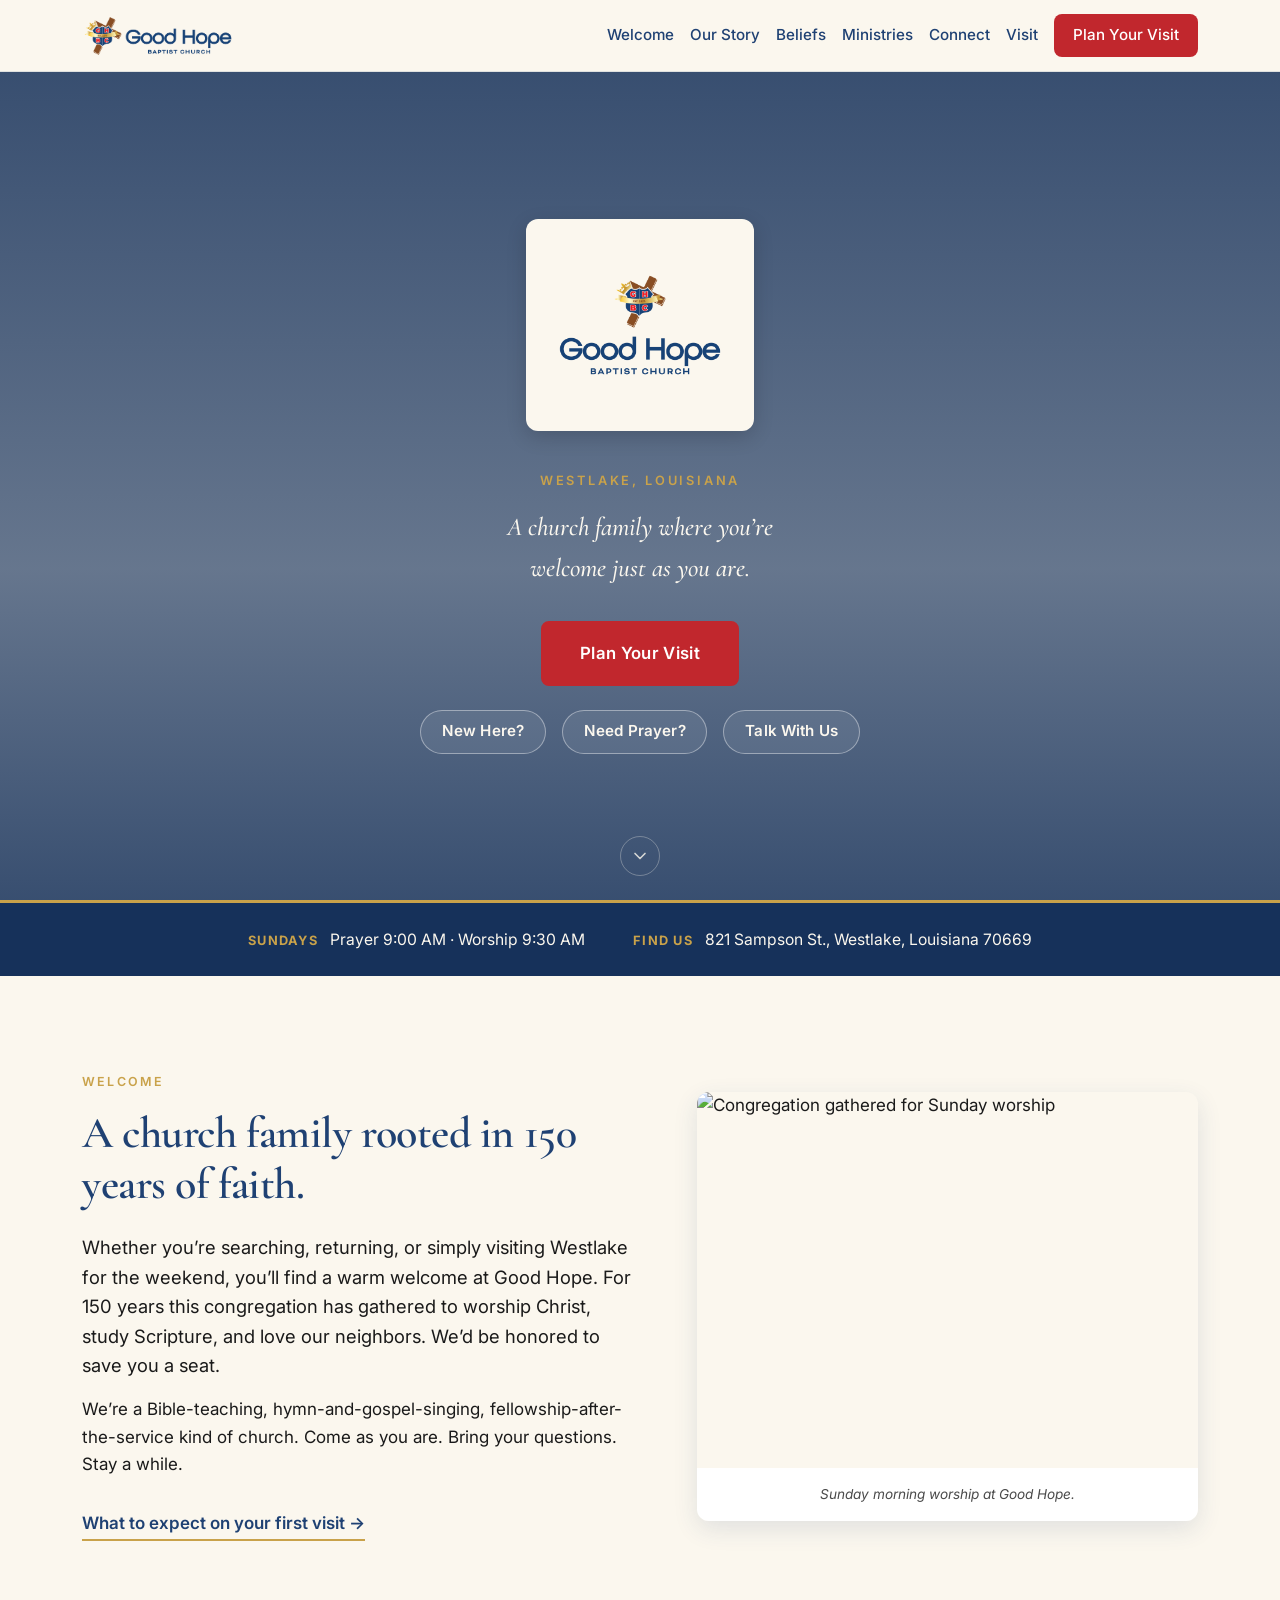
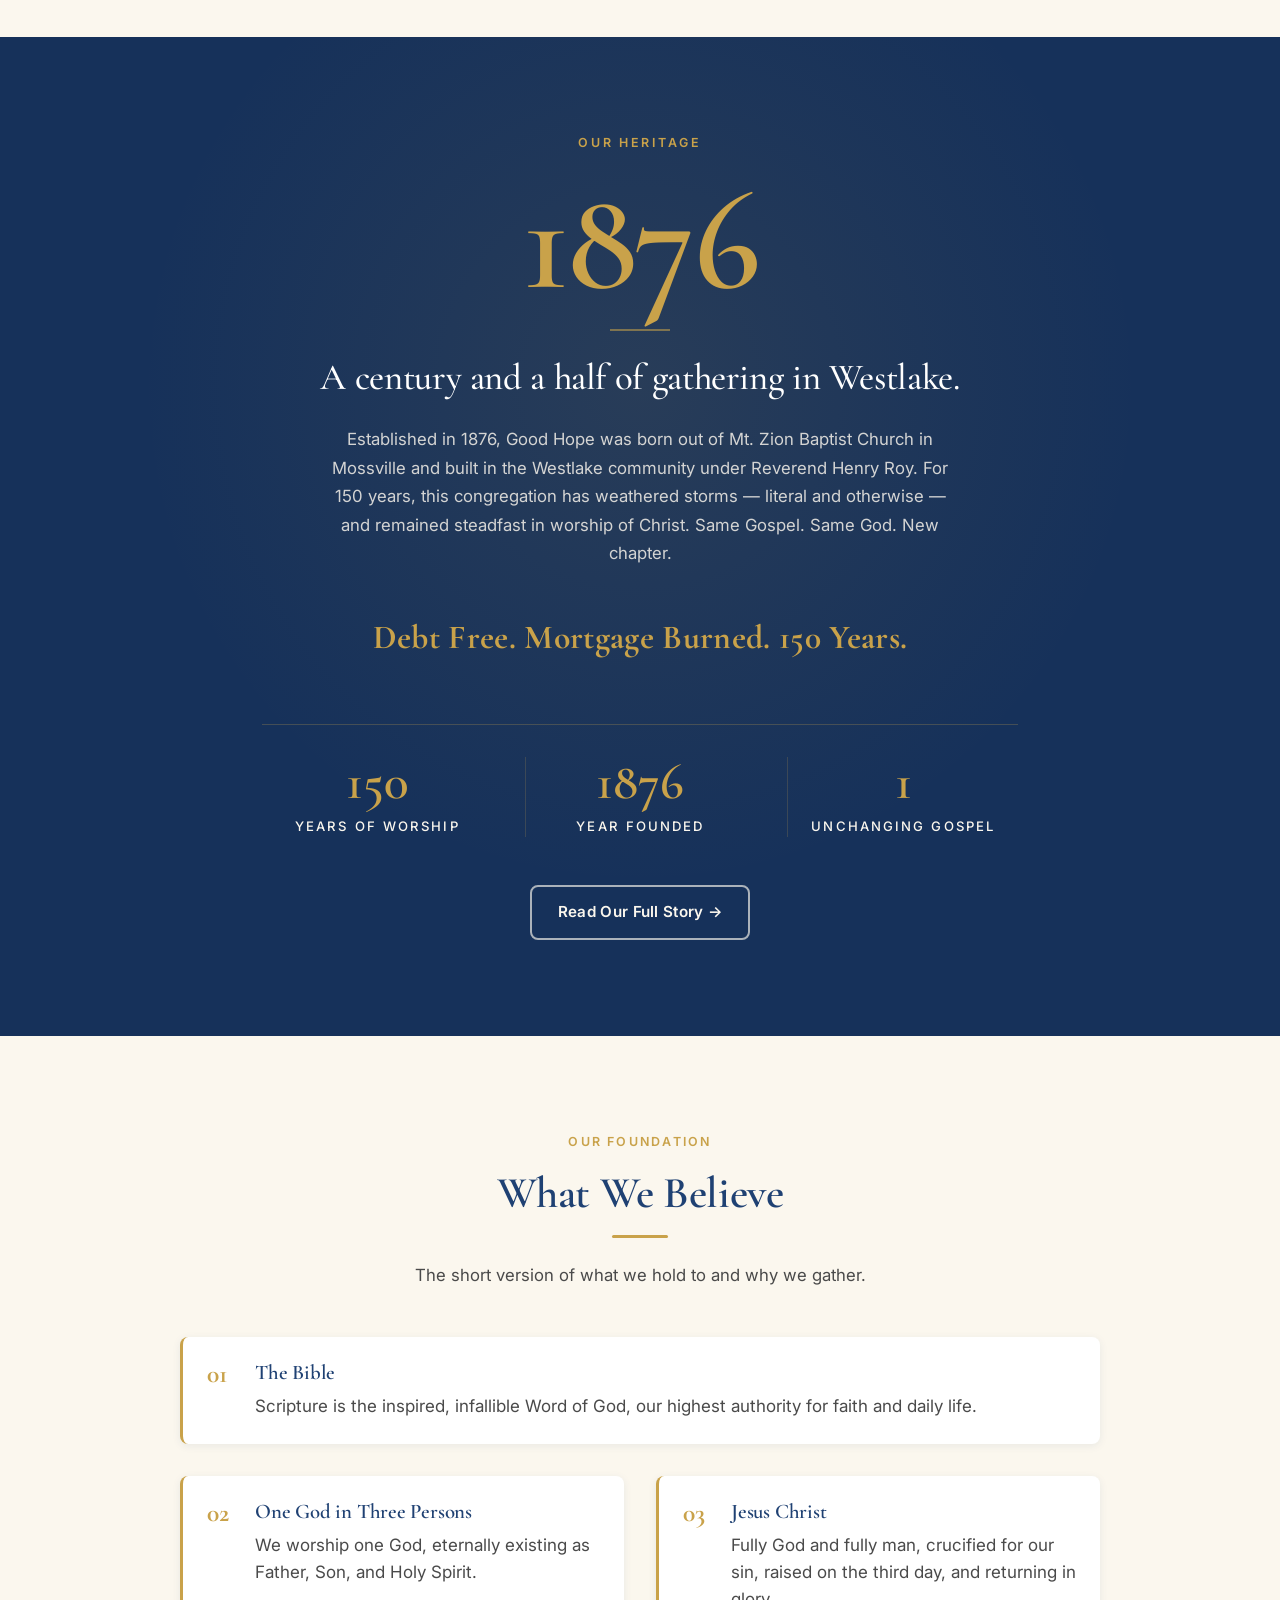
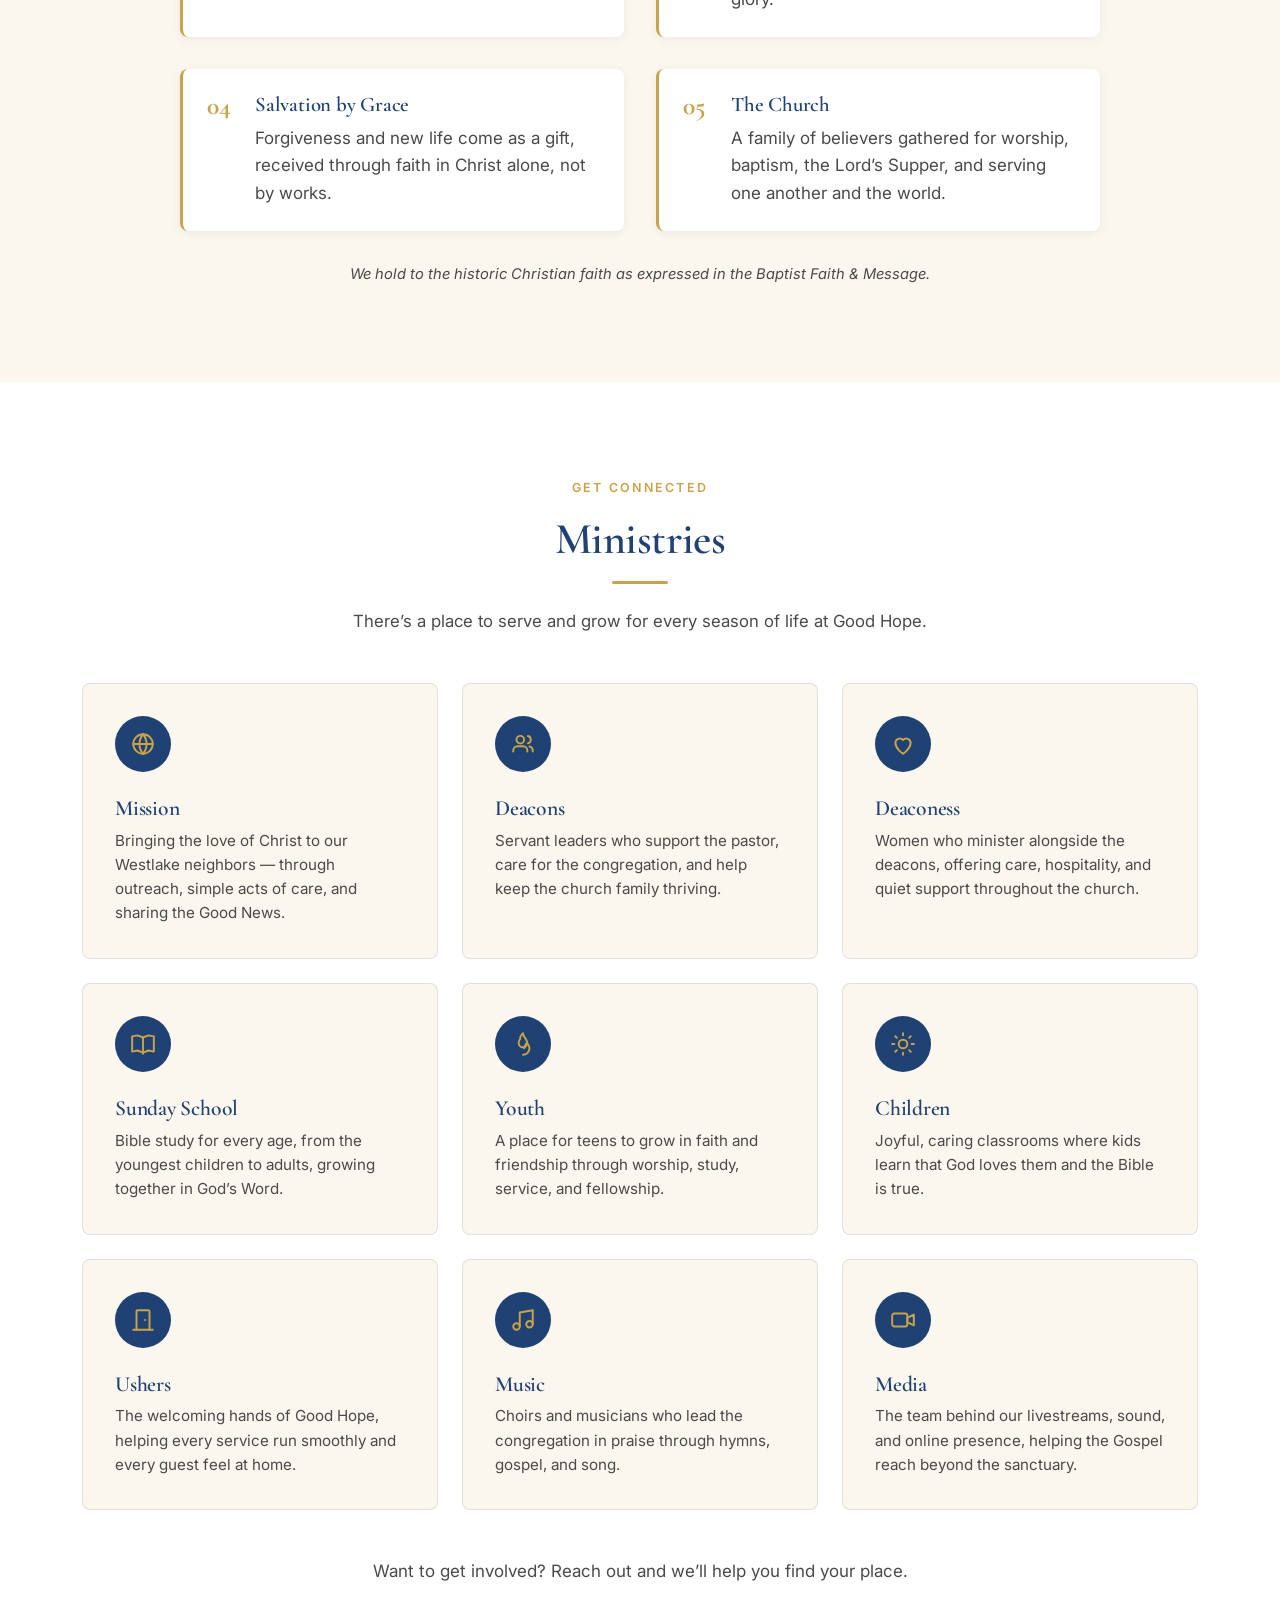
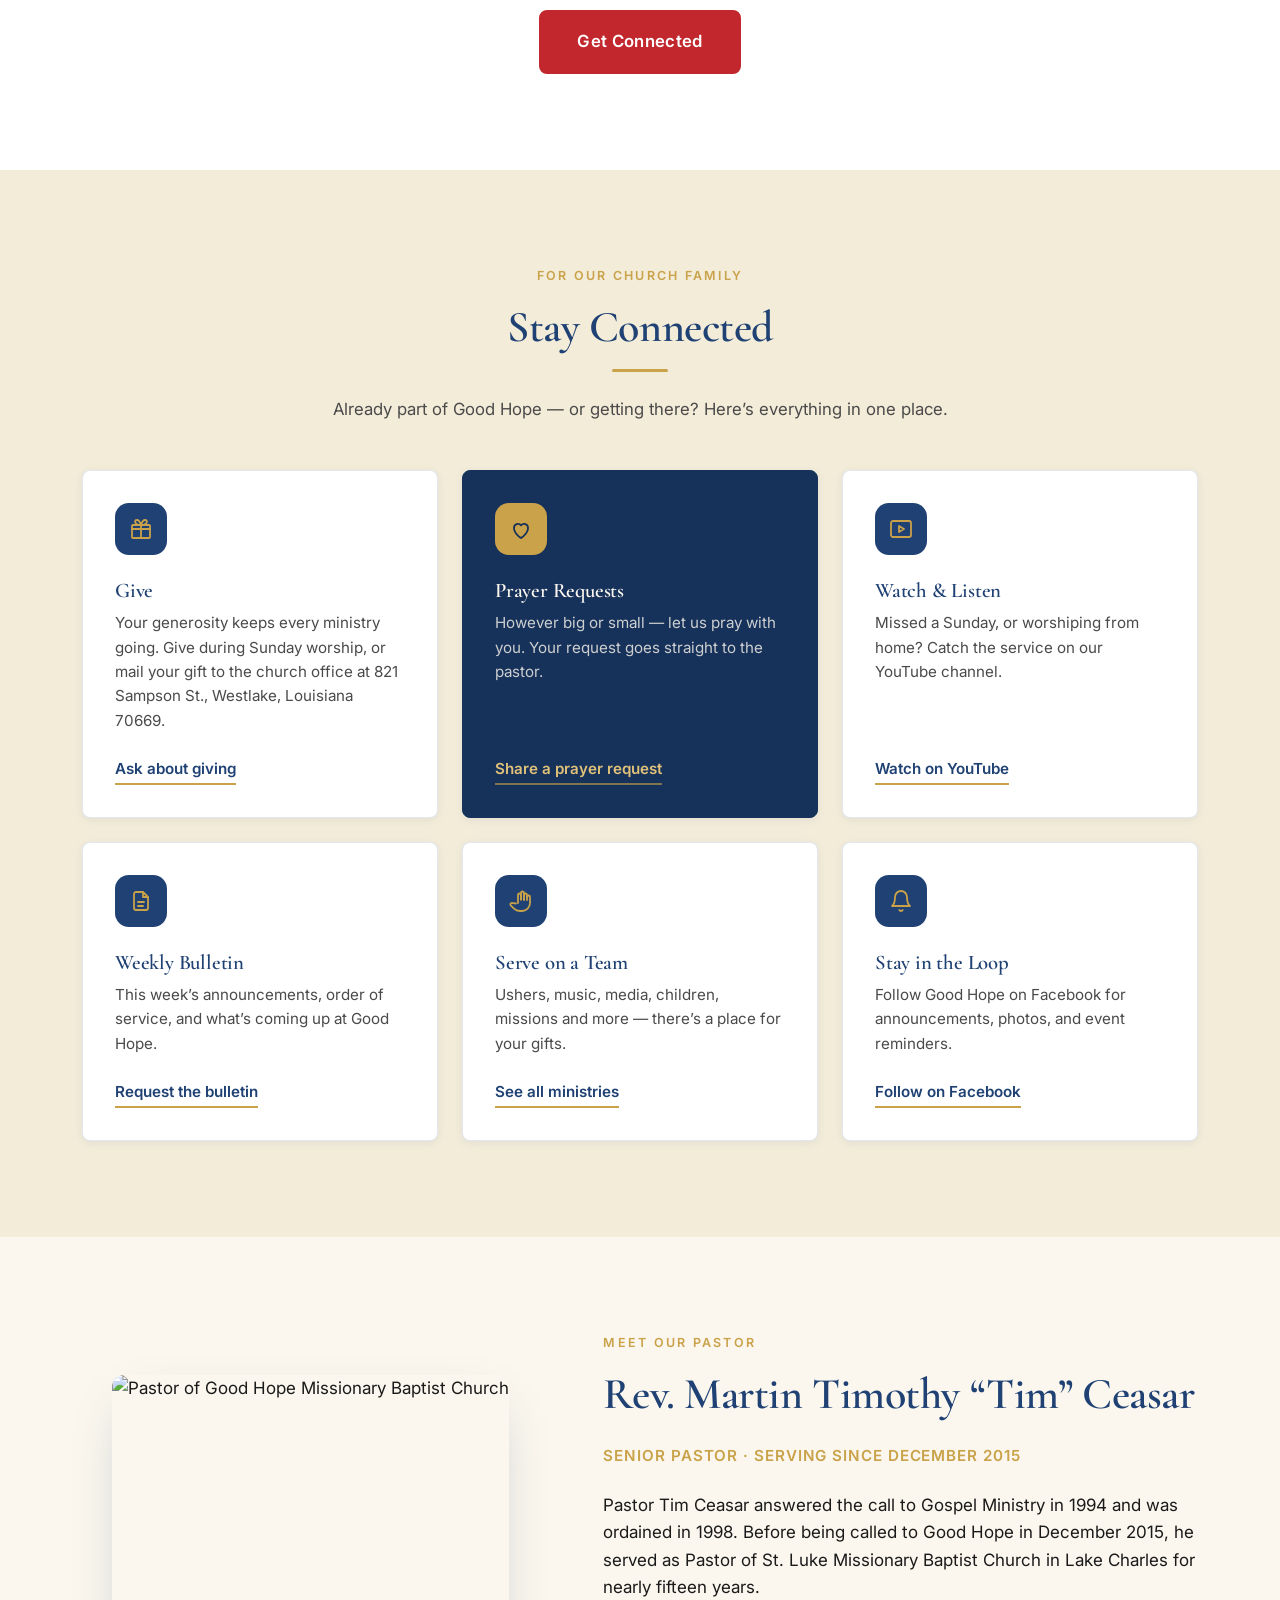
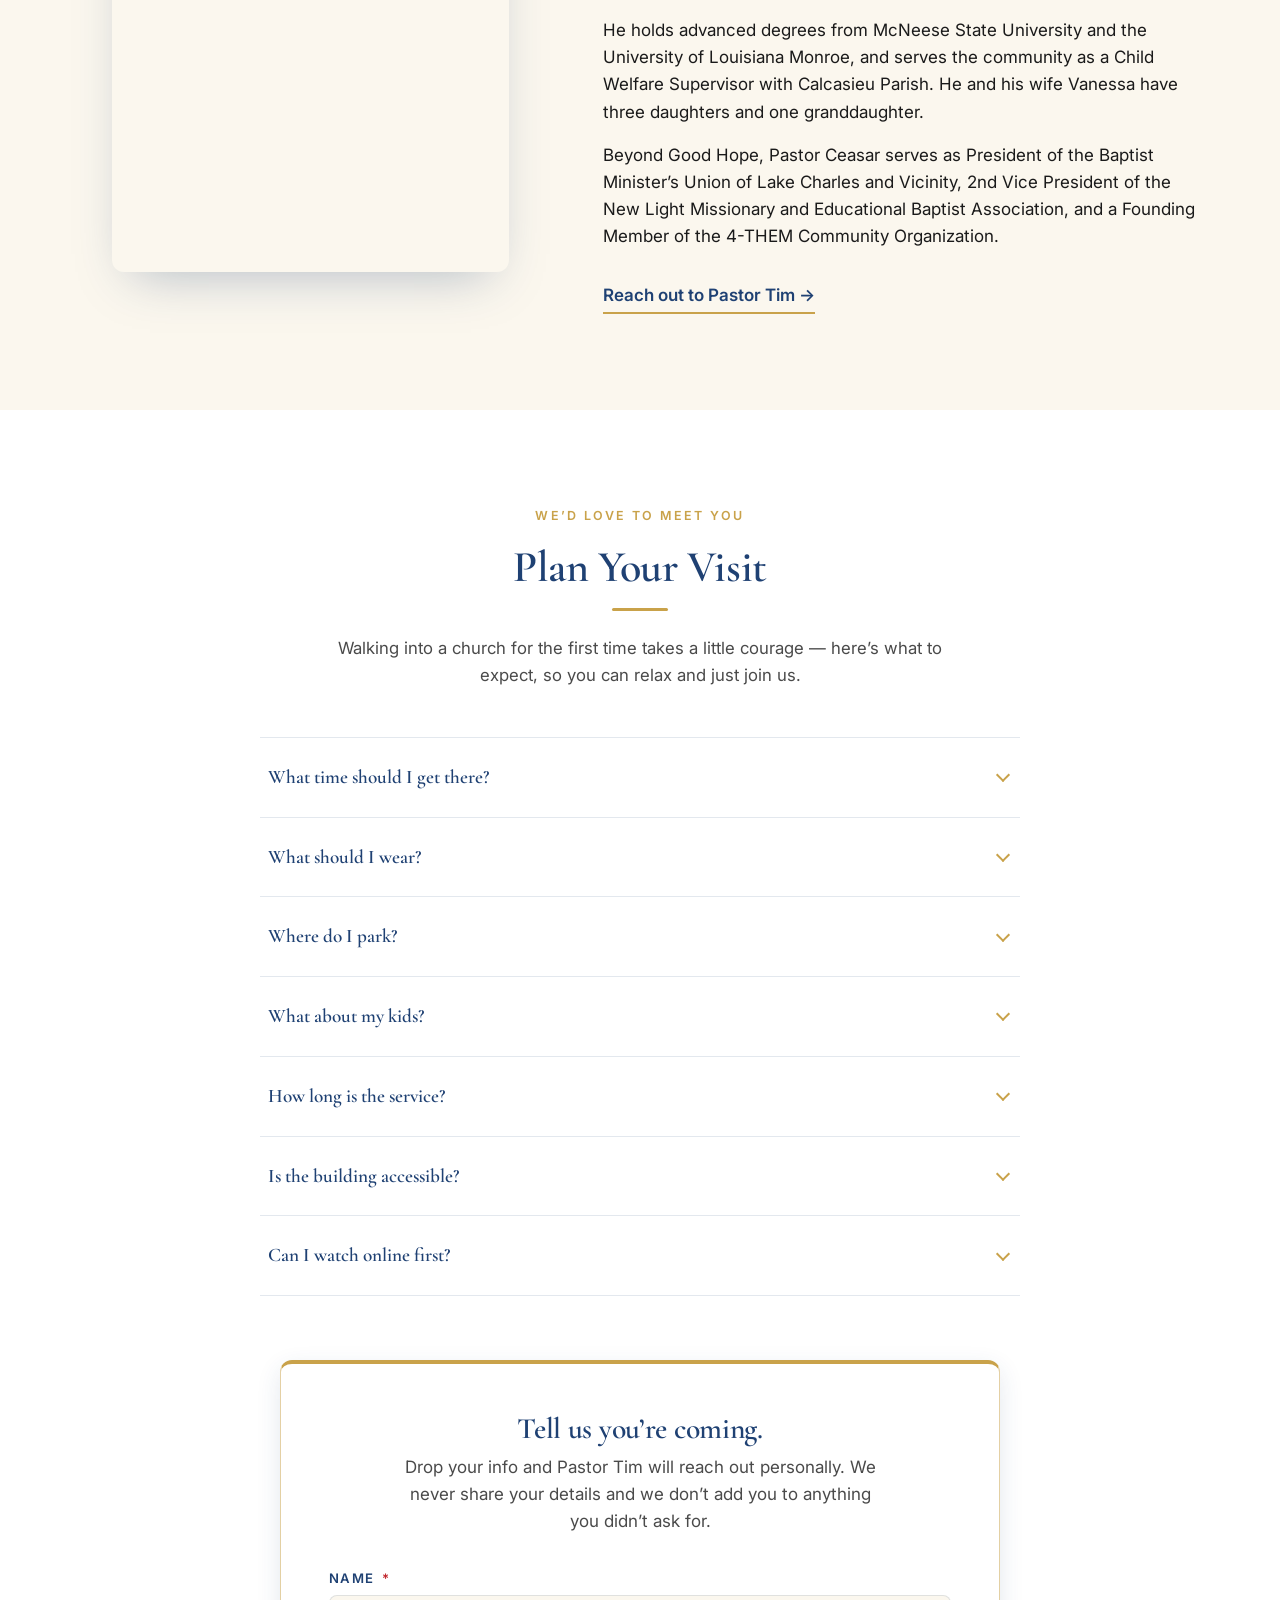
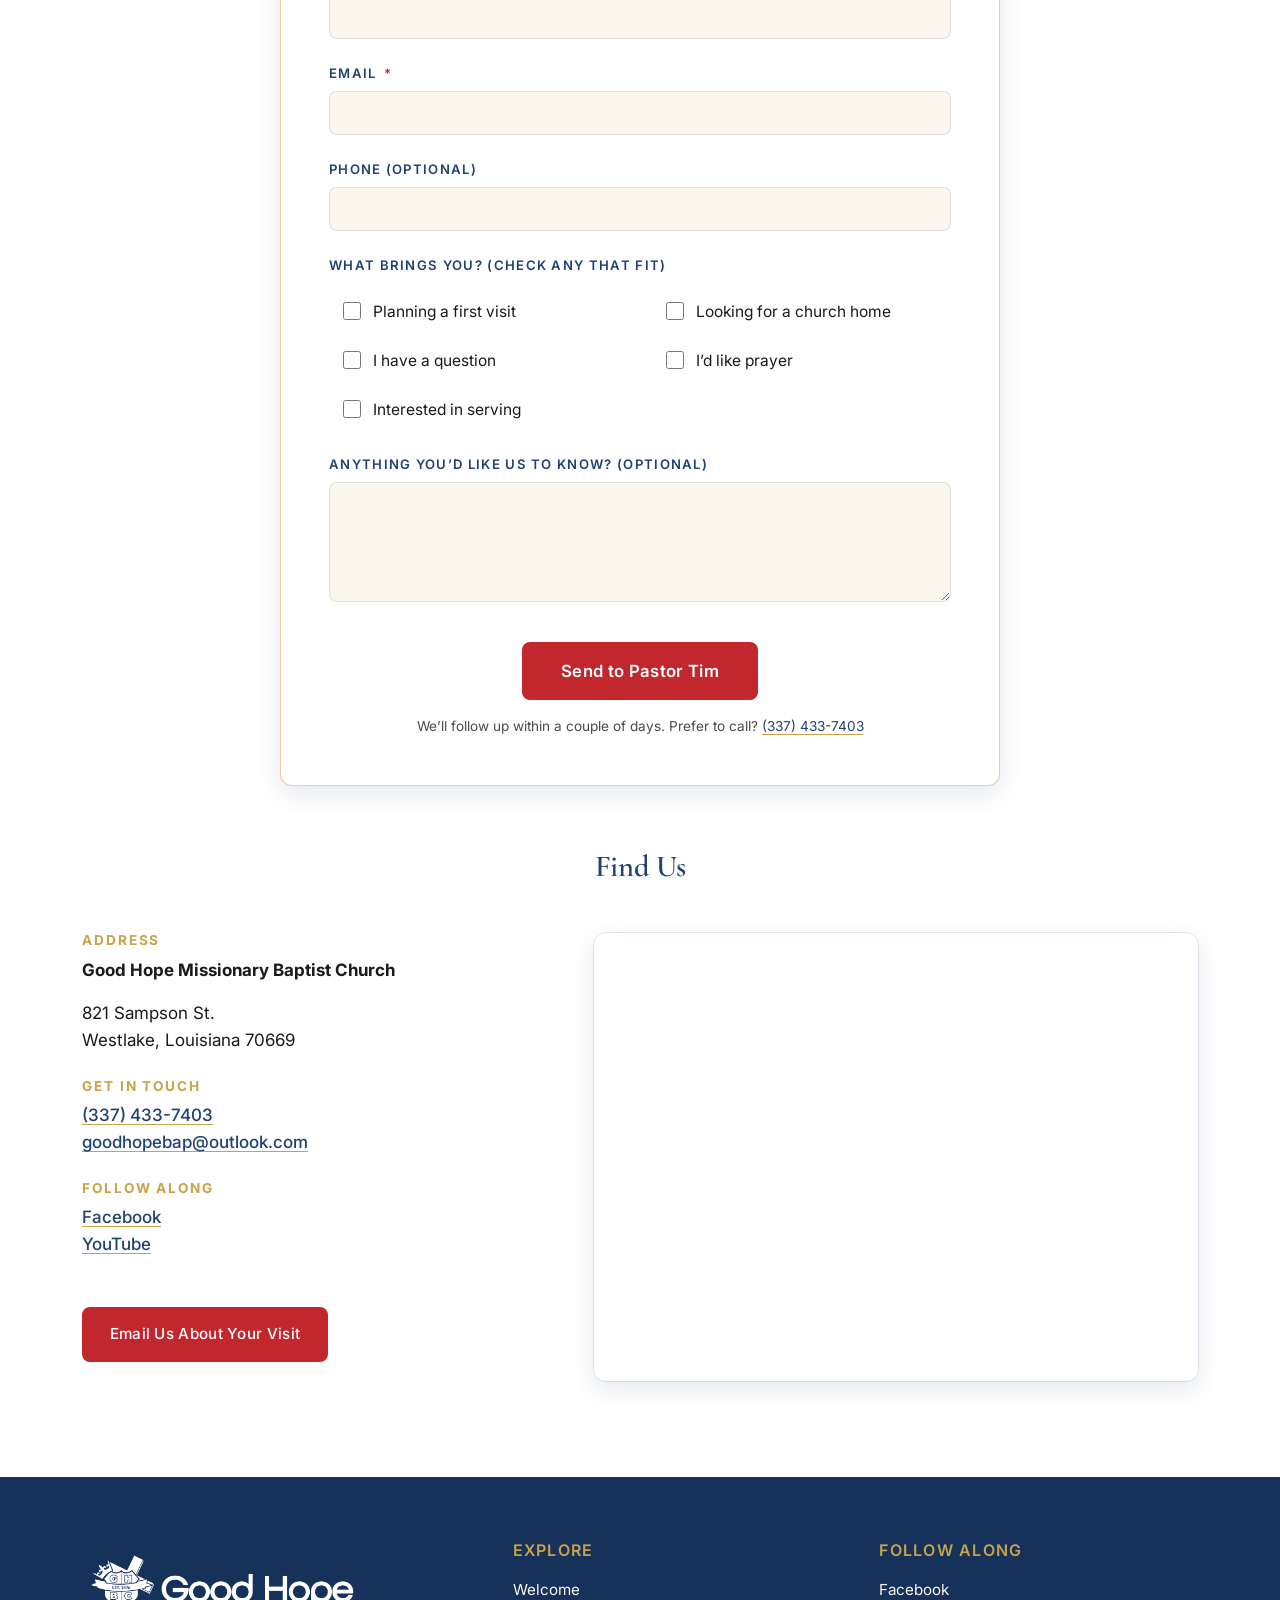
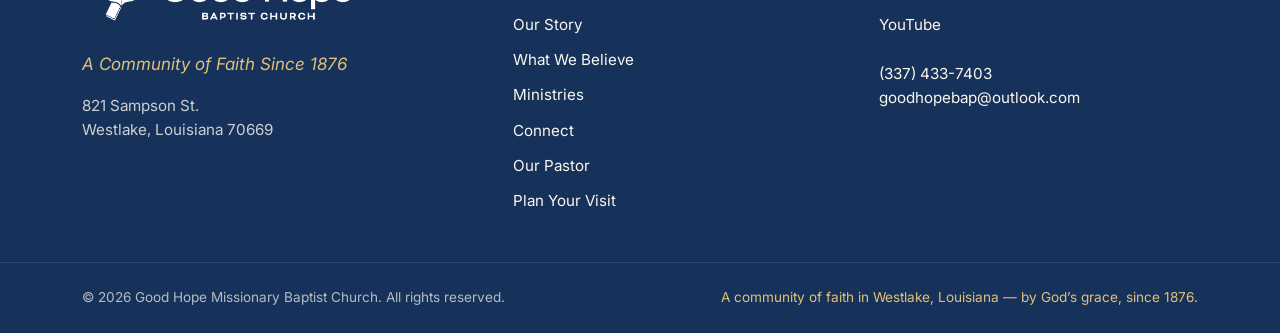
==== commit 1607db61: "Strip the 150th anniversary content sitewide (Batch E) The site won't launch before the June 28 cele" ====
--- a/index.html
+++ b/index.html
@@ -3,7 +3,7 @@
 <head>
   <meta charset="UTF-8" />
   <meta name="viewport" content="width=device-width, initial-scale=1.0" />
-  <meta name="description" content="Good Hope Missionary Baptist Church in Westlake, Louisiana. A community of faith since 1876, celebrating 150 years in 2026. Join us for Sunday worship, Bible study, and ministry." />
+  <meta name="description" content="Good Hope Missionary Baptist Church in Westlake, Louisiana. A community of faith since 1876. Join us for Sunday morning worship at 9:30 AM — come as you are." />
   <meta name="theme-color" content="#1F4173" />
 
   <title>Good Hope Missionary Baptist Church | Westlake, LA</title>
@@ -21,7 +21,7 @@
   <meta property="og:locale" content="en_US" />
   <meta property="og:site_name" content="Good Hope Missionary Baptist Church" />
   <meta property="og:title" content="Good Hope Missionary Baptist Church | Westlake, LA" />
-  <meta property="og:description" content="A community of faith since 1876, celebrating 150 years in 2026. Join us for Sunday worship, Bible study, and ministry in Westlake, Louisiana." />
+  <meta property="og:description" content="A community of faith since 1876 in Westlake, Louisiana. Join us for Sunday morning worship at 9:30 AM — come as you are." />
   <meta property="og:url" content="https://ghbcwestlake.netlify.app/" />
   <meta property="og:image" content="https://ghbcwestlake.netlify.app/og-image.png" />
   <meta property="og:image:width" content="1200" />
@@ -30,7 +30,7 @@
 
   <meta name="twitter:card" content="summary_large_image" />
   <meta name="twitter:title" content="Good Hope Missionary Baptist Church | Westlake, LA" />
-  <meta name="twitter:description" content="A community of faith since 1876. Celebrating 150 years in 2026." />
+  <meta name="twitter:description" content="A community of faith since 1876 in Westlake, Louisiana. Sunday worship at 9:30 AM." />
   <meta name="twitter:image" content="https://ghbcwestlake.netlify.app/og-image.png" />
   <meta name="twitter:image:alt" content="Good Hope Missionary Baptist Church. A Community of Faith Since 1876." />
 
@@ -43,7 +43,7 @@
     "url": "https://ghbcwestlake.netlify.app/",
     "logo": "https://ghbcwestlake.netlify.app/Logos/GHPC-full-color-horizontal.png",
     "image": "https://ghbcwestlake.netlify.app/Logos/GHPC-full-color-horizontal.png",
-    "description": "Good Hope Missionary Baptist Church in Westlake, Louisiana — a community of faith since 1876, celebrating 150 years in 2026.",
+    "description": "Good Hope Missionary Baptist Church in Westlake, Louisiana — a community of faith since 1876.",
     "foundingDate": "1876",
     "telephone": "+1-337-433-7403",
     "email": "goodhopebap@outlook.com",
@@ -76,21 +76,6 @@
 <body>
 
   <!-- ============================================
-       150TH ANNIVERSARY ANNOUNCEMENT BAR
-       Sits above the header. Scrolls away on scroll; header stays sticky.
-       ============================================ -->
-  <div class="anniversary-bar" role="region" aria-label="150th anniversary celebration">
-    <div class="container anniversary-bar-inner">
-      <span class="ab-badge">150 Years</span>
-      <span class="ab-text">
-        Anniversary Celebration June 3 through June 28, 2026 &middot;
-        Main Worship Service Sunday, June 28 at 2:00&nbsp;PM
-      </span>
-      <a href="#anniversary" class="ab-link">See the schedule</a>
-    </div>
-  </div>
-
-  <!-- ============================================
        SITE HEADER / NAVIGATION
        Sticky at top. Mobile: hamburger toggle (script.js).
        ============================================ -->
@@ -117,8 +102,6 @@
         <ul>
           <li><a href="#welcome">Welcome</a></li>
           <li><a href="/our-story/">Our Story</a></li>
-          <li><a href="/150/">150 Years</a></li>
-          <li><a href="#services">Services</a></li>
           <li><a href="#beliefs">Beliefs</a></li>
           <li><a href="#ministries">Ministries</a></li>
           <li><a href="#connect">Connect</a></li>
@@ -259,107 +242,7 @@
     </section>
 
     <!-- ============================================
-         4. 150TH ANNIVERSARY
-         Celebration schedule. June 3 through June 28, 2026. Main service June 28 at 2 PM.
-         ============================================ -->
-    <section class="section anniversary" id="anniversary">
-      <div class="container">
-        <p class="section-eyebrow centered">Our 150th Year</p>
-        <h2 class="section-title centered">150 Years of Good Hope</h2>
-        <p class="section-intro centered">
-          All June long we&rsquo;re celebrating a century and a half of God&rsquo;s
-          faithfulness in Westlake. From fellowship nights to morning worship to our
-          anniversary service on June 28, you&rsquo;re invited to every gathering.
-        </p>
-
-        <div class="anniversary-card">
-          <p class="anniversary-kicker">Anniversary Celebration</p>
-          <p class="anniversary-dates">June 3 through June 28, 2026</p>
-          <p class="anniversary-detail">
-            Several weeks of worship, fellowship, and remembrance, building toward our
-            main anniversary service.
-          </p>
-
-          <div class="anniversary-main">
-            <span class="anniversary-main-label">Main Worship Service</span>
-            <span class="anniversary-main-when">Sunday, June 28, 2026 &middot; 2:00 PM</span>
-          </div>
-
-          <p class="brand-statement brand-statement--light">Debt Free. Mortgage Burned. 150 Years.</p>
-        </div>
-
-        <ol class="timeline" aria-label="150th anniversary highlights">
-          <li class="timeline-item">
-            <span class="timeline-date">Kickoff Week &middot; June 3</span>
-            <h3 class="timeline-title">Game Night Opens the Celebration</h3>
-            <p class="timeline-detail">A relaxed Wednesday evening of fellowship and games. Bring the family.</p>
-          </li>
-          <li class="timeline-item">
-            <span class="timeline-date">Throughout June</span>
-            <h3 class="timeline-title">Worship Every Sunday &amp; Wednesday</h3>
-            <p class="timeline-detail">Guest preachers, themed Sundays, prayer walks, midweek fellowship, parade and picnic. Every gathering is open.</p>
-          </li>
-          <li class="timeline-item timeline-item--highlight">
-            <span class="timeline-date">Anniversary Sunday &middot; June 28 &middot; 2:00 PM</span>
-            <h3 class="timeline-title">150th Anniversary Worship Service</h3>
-            <p class="timeline-detail">Guest speaker Rev. Samuel C. Tolbert. Sunday best &mdash; shades of brown with gold accents.</p>
-          </li>
-        </ol>
-
-        <div class="section-cta">
-          <a href="/150/" class="btn btn-primary btn-lg">See the Full Celebration Schedule &rarr;</a>
-        </div>
-      </div>
-    </section>
-
-    <!-- ============================================
-         5. SERVICE TIMES
-         The single most-asked question on a church site. Make it scannable.
-         NOTE: Sunday/Wednesday times are TENTATIVE pending confirmation from the church.
-         ============================================ -->
-    <section class="section services" id="services">
-      <div class="container">
-        <p class="section-eyebrow centered">Gather With Us</p>
-        <h2 class="section-title centered">Service Times</h2>
-
-        <div class="service-cards">
-          <article class="service-card">
-            <p class="service-day">Sunday</p>
-            <h3>Morning Worship</h3>
-            <p class="service-time">9:30 AM</p>
-            <p class="service-detail">We gather to worship, pray, and hear the Word of God together as a church family. Come as you are.</p>
-          </article>
-
-          <article class="service-card">
-            <p class="service-day">Wednesday</p>
-            <h3>Night Fellowship</h3>
-            <p class="service-time">5:30 PM</p>
-            <p class="service-detail">Midweek prayer, Bible study, and time together. A good way to break up the week.</p>
-          </article>
-
-          <article class="service-card service-card--accent">
-            <p class="service-day">Sunday, June 28</p>
-            <h3>150th Anniversary Worship</h3>
-            <p class="service-time">2:00 PM</p>
-            <p class="service-detail">Our main anniversary service, the high point of a month of celebration.</p>
-          </article>
-        </div>
-
-        <p class="services-notice">
-          Sunday and Wednesday service times are still being confirmed. Please call
-          <a href="tel:+13374337403">(337)&nbsp;433-7403</a> or email
-          <a href="mailto:goodhopebap@outlook.com?subject=Confirming%20service%20times">goodhopebap@outlook.com</a>
-          to verify before your first visit.
-        </p>
-
-        <div class="section-cta">
-          <a href="#plan-form" class="btn btn-primary btn-lg">Plan Your First Visit &rarr;</a>
-        </div>
-      </div>
-    </section>
-
-    <!-- ============================================
-         6. WHAT WE BELIEVE
+         WHAT WE BELIEVE
          Five core beliefs as a clean, confident list. Theology, briefly.
          NOTE: placeholder doctrinal summary aligned with the Baptist Faith & Message.
          The church may want to swap this for its own doctrinal statement.
@@ -802,7 +685,6 @@
                 <label class="form-checkbox"><input type="checkbox" name="interests" value="Have a question" /> I have a question</label>
                 <label class="form-checkbox"><input type="checkbox" name="interests" value="Prayer request" /> I&rsquo;d like prayer</label>
                 <label class="form-checkbox"><input type="checkbox" name="interests" value="Want to serve" /> Interested in serving</label>
-                <label class="form-checkbox"><input type="checkbox" name="interests" value="150th Anniversary" /> Coming for the 150th</label>
               </div>
             </fieldset>
 
@@ -870,7 +752,7 @@
           alt="Good Hope Missionary Baptist Church"
           class="footer-logo"
         />
-        <p class="footer-tag">A Community of Faith Since 1876 &middot; Celebrating 150 Years</p>
+        <p class="footer-tag">A Community of Faith Since 1876</p>
         <p class="footer-address">
           821 Sampson St.<br />
           Westlake, Louisiana 70669
@@ -882,8 +764,6 @@
         <ul>
           <li><a href="#welcome">Welcome</a></li>
           <li><a href="/our-story/">Our Story</a></li>
-          <li><a href="/150/">150 Years</a></li>
-          <li><a href="#services">Service Times</a></li>
           <li><a href="#beliefs">What We Believe</a></li>
           <li><a href="#ministries">Ministries</a></li>
           <li><a href="#connect">Connect</a></li>
--- a/styles.css
+++ b/styles.css
@@ -430,11 +430,10 @@
    -------------------------------------------------------------------------- */
 .hero {
   position: relative;
-  /* Fill the screen below the announcement bar + header. The bar's height
-     varies with how its text wraps, so this is approximate; the clamp keeps
-     it sane on very short and very tall screens. */
+  /* Fill the screen below the sticky header. The clamp keeps it sane on very
+     short and very tall screens. */
   min-height: calc(100vh - var(--header-height));
-  min-height: clamp(540px, calc(100svh - var(--header-height) - 2.75rem), 920px);
+  min-height: clamp(540px, calc(100svh - var(--header-height)), 920px);
   display: flex;
   align-items: center;
   color: var(--white);
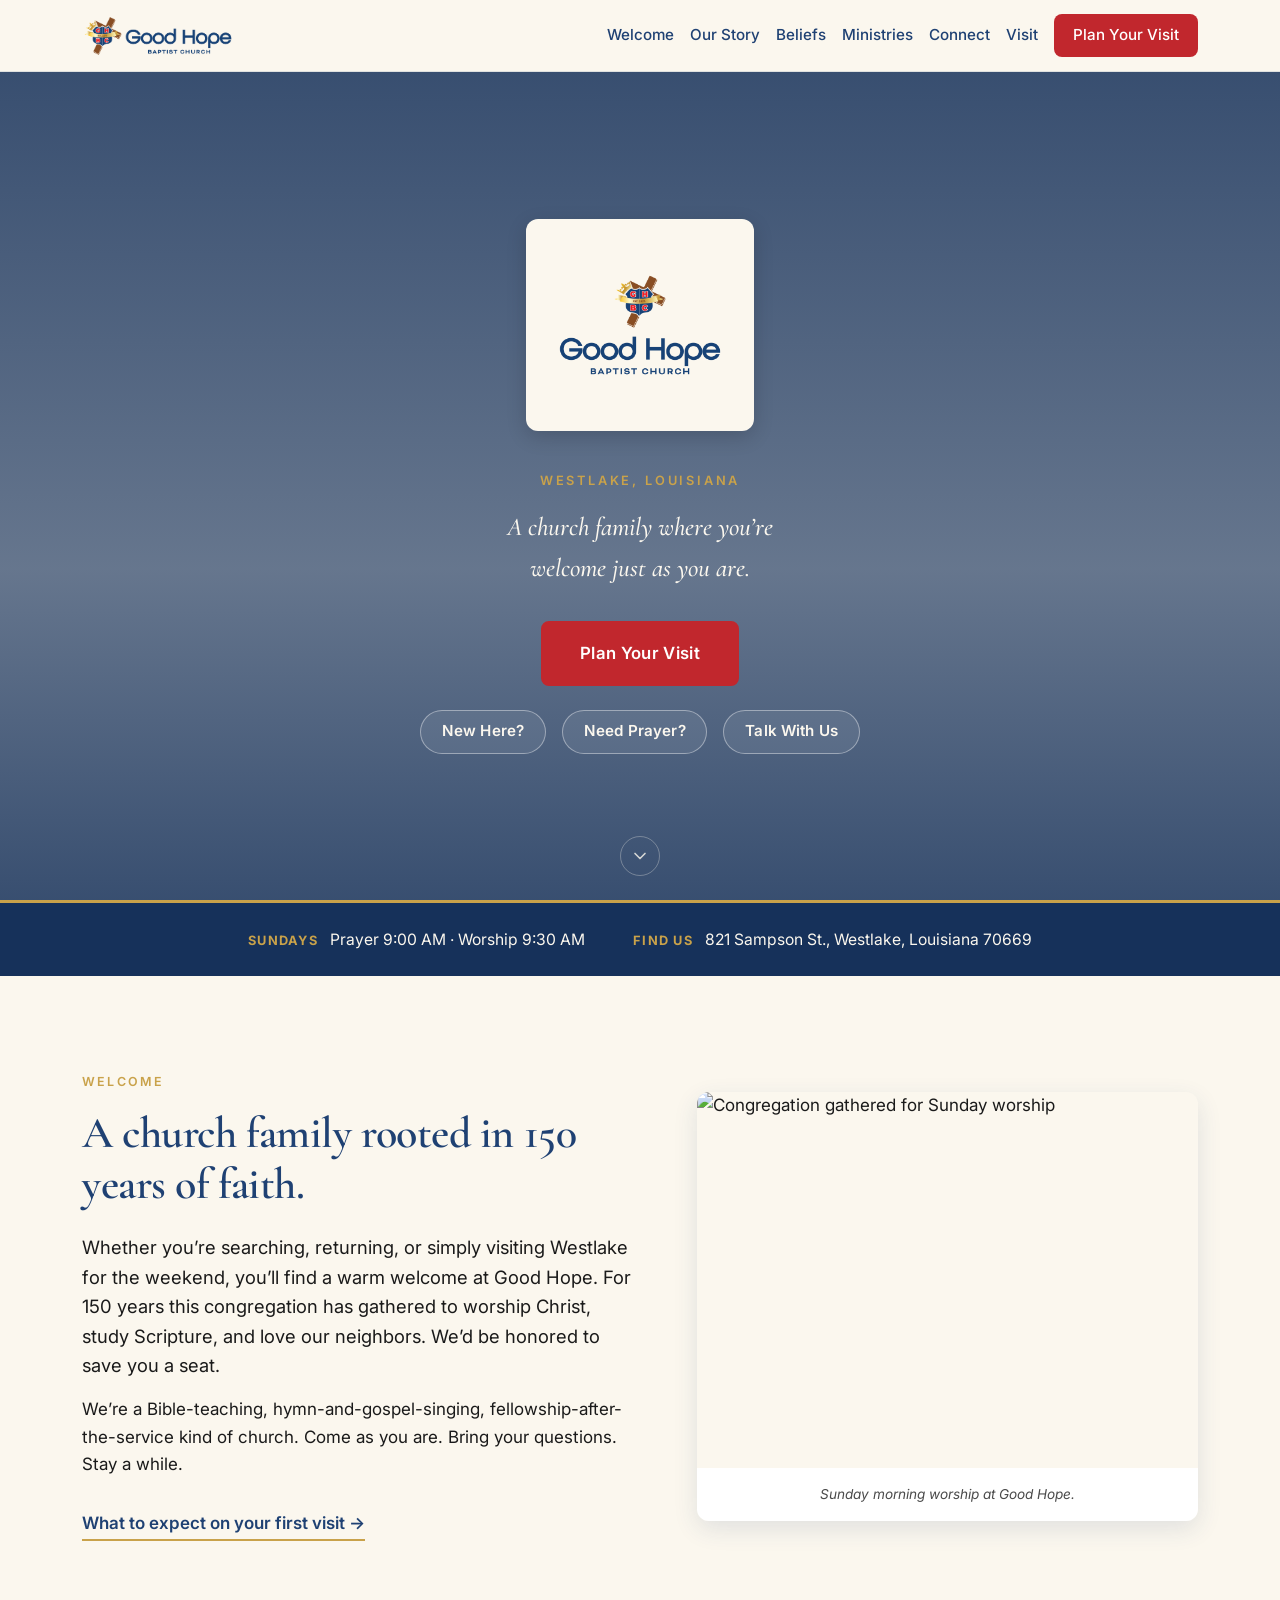
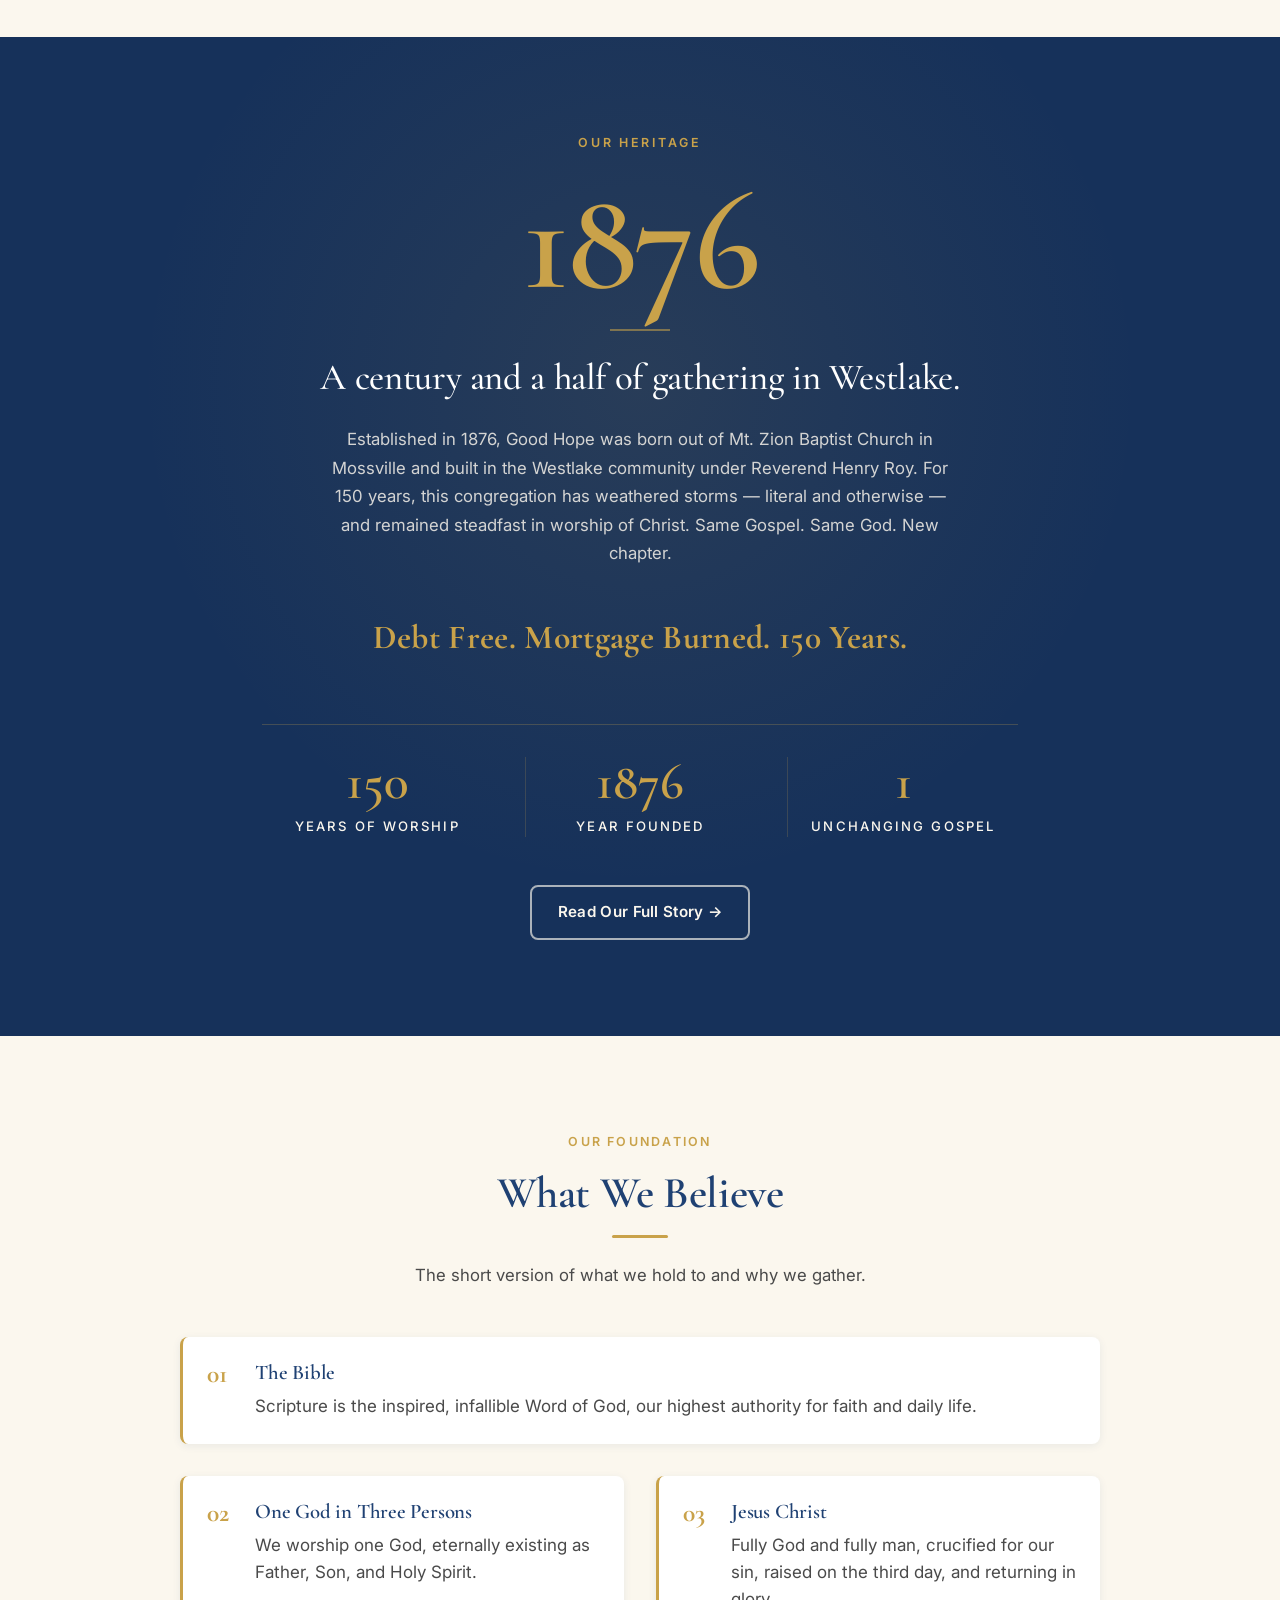
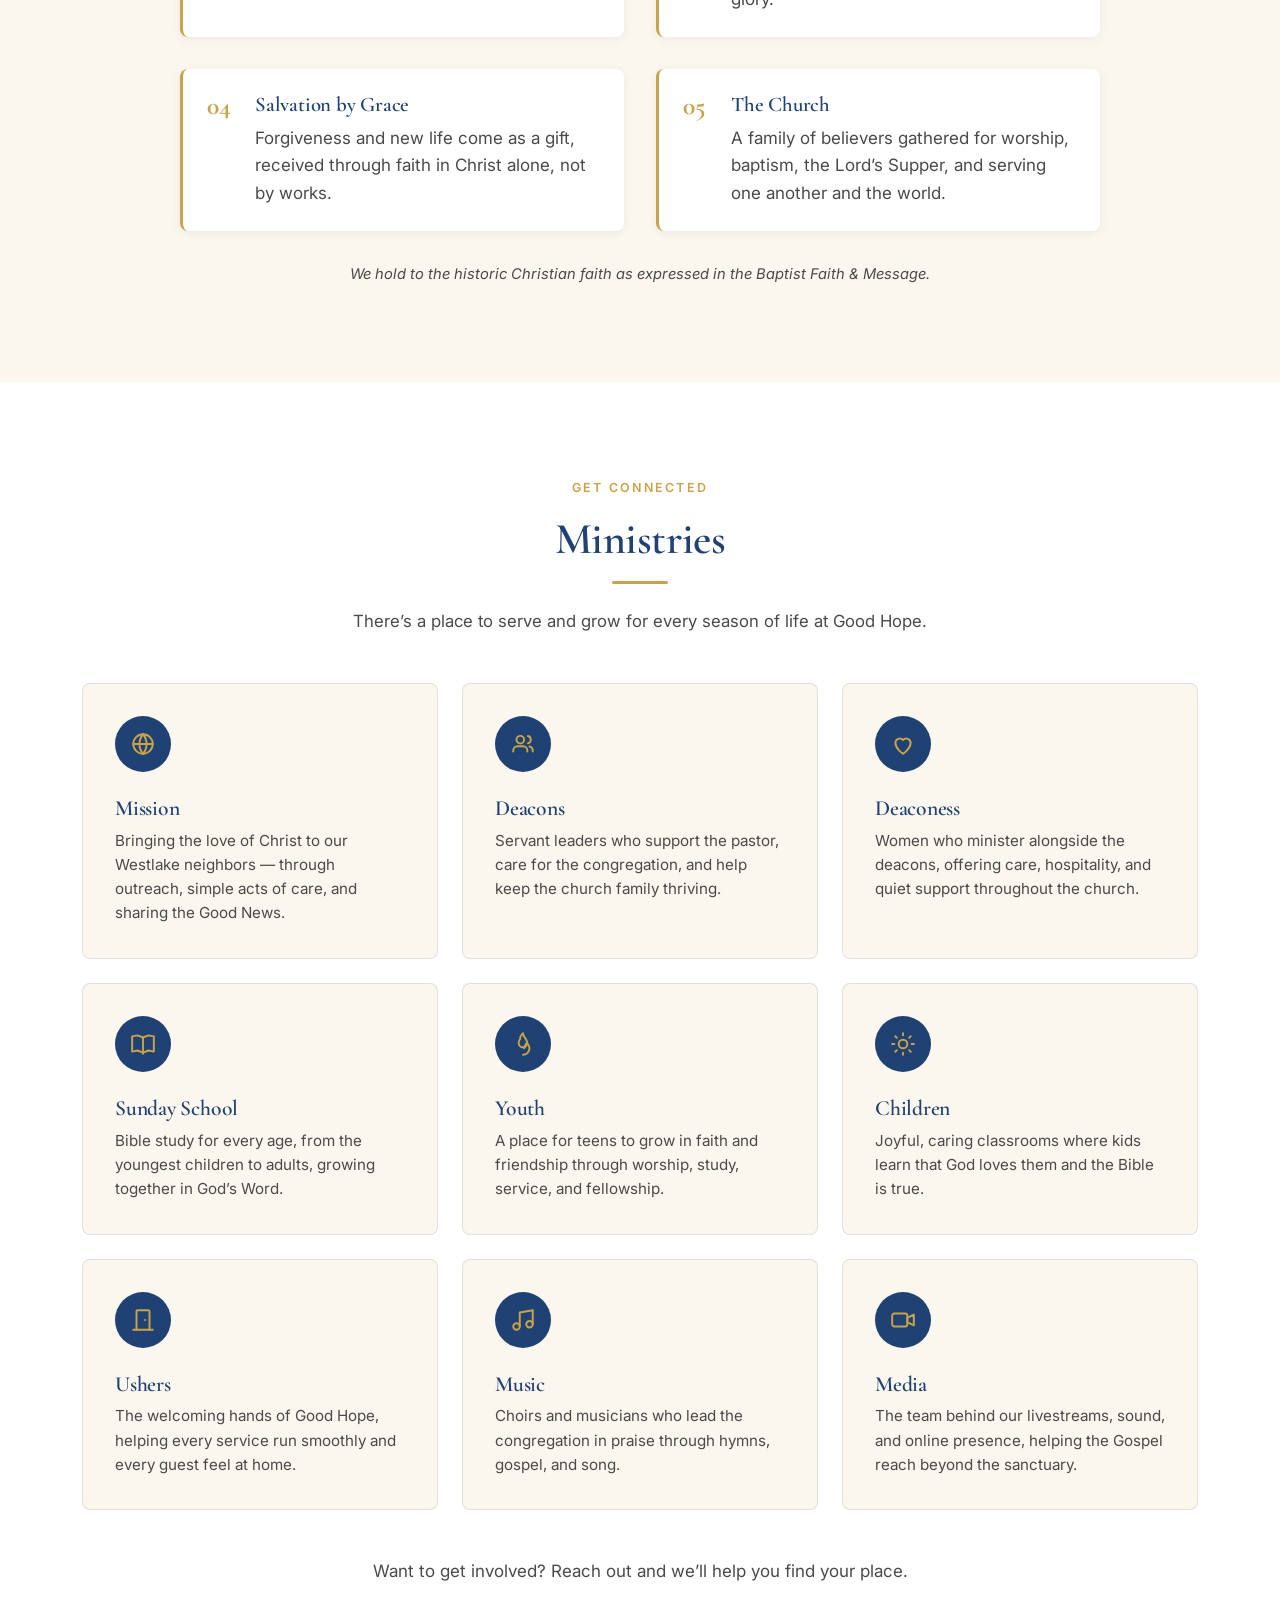
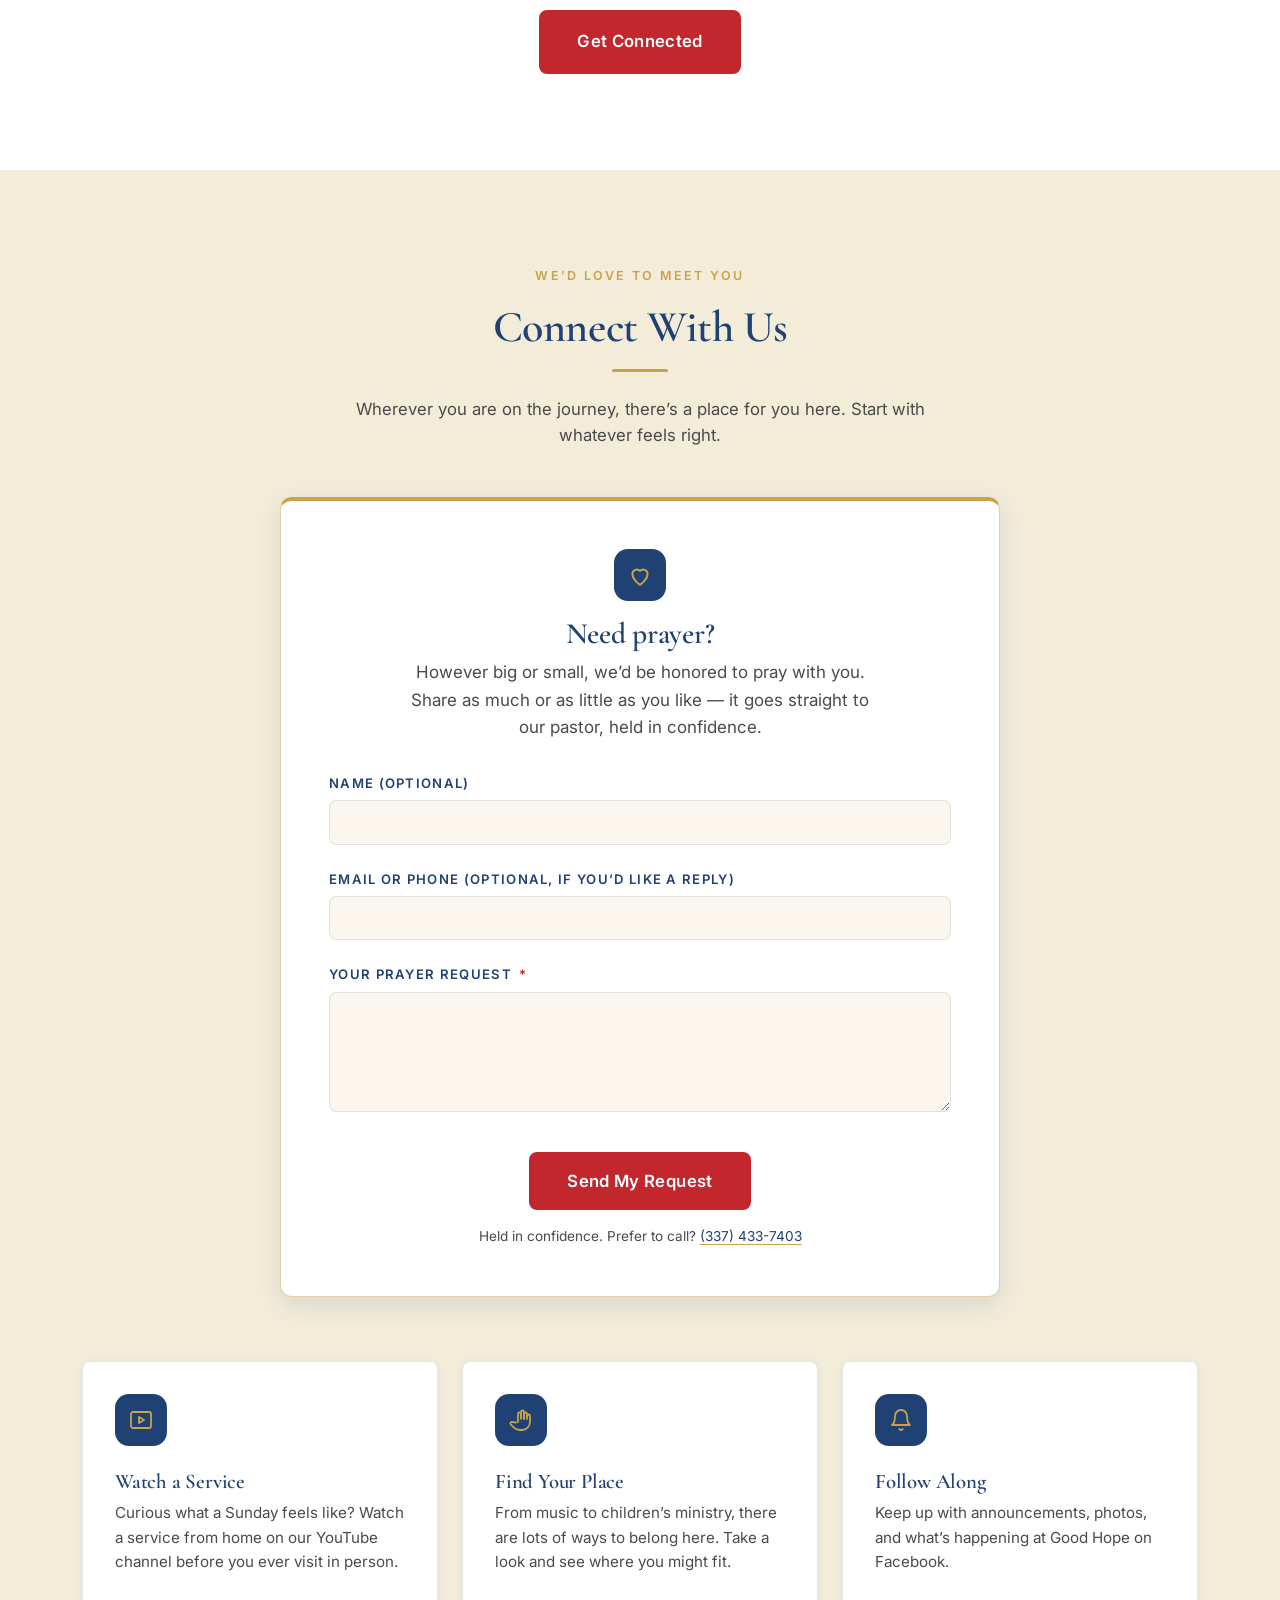
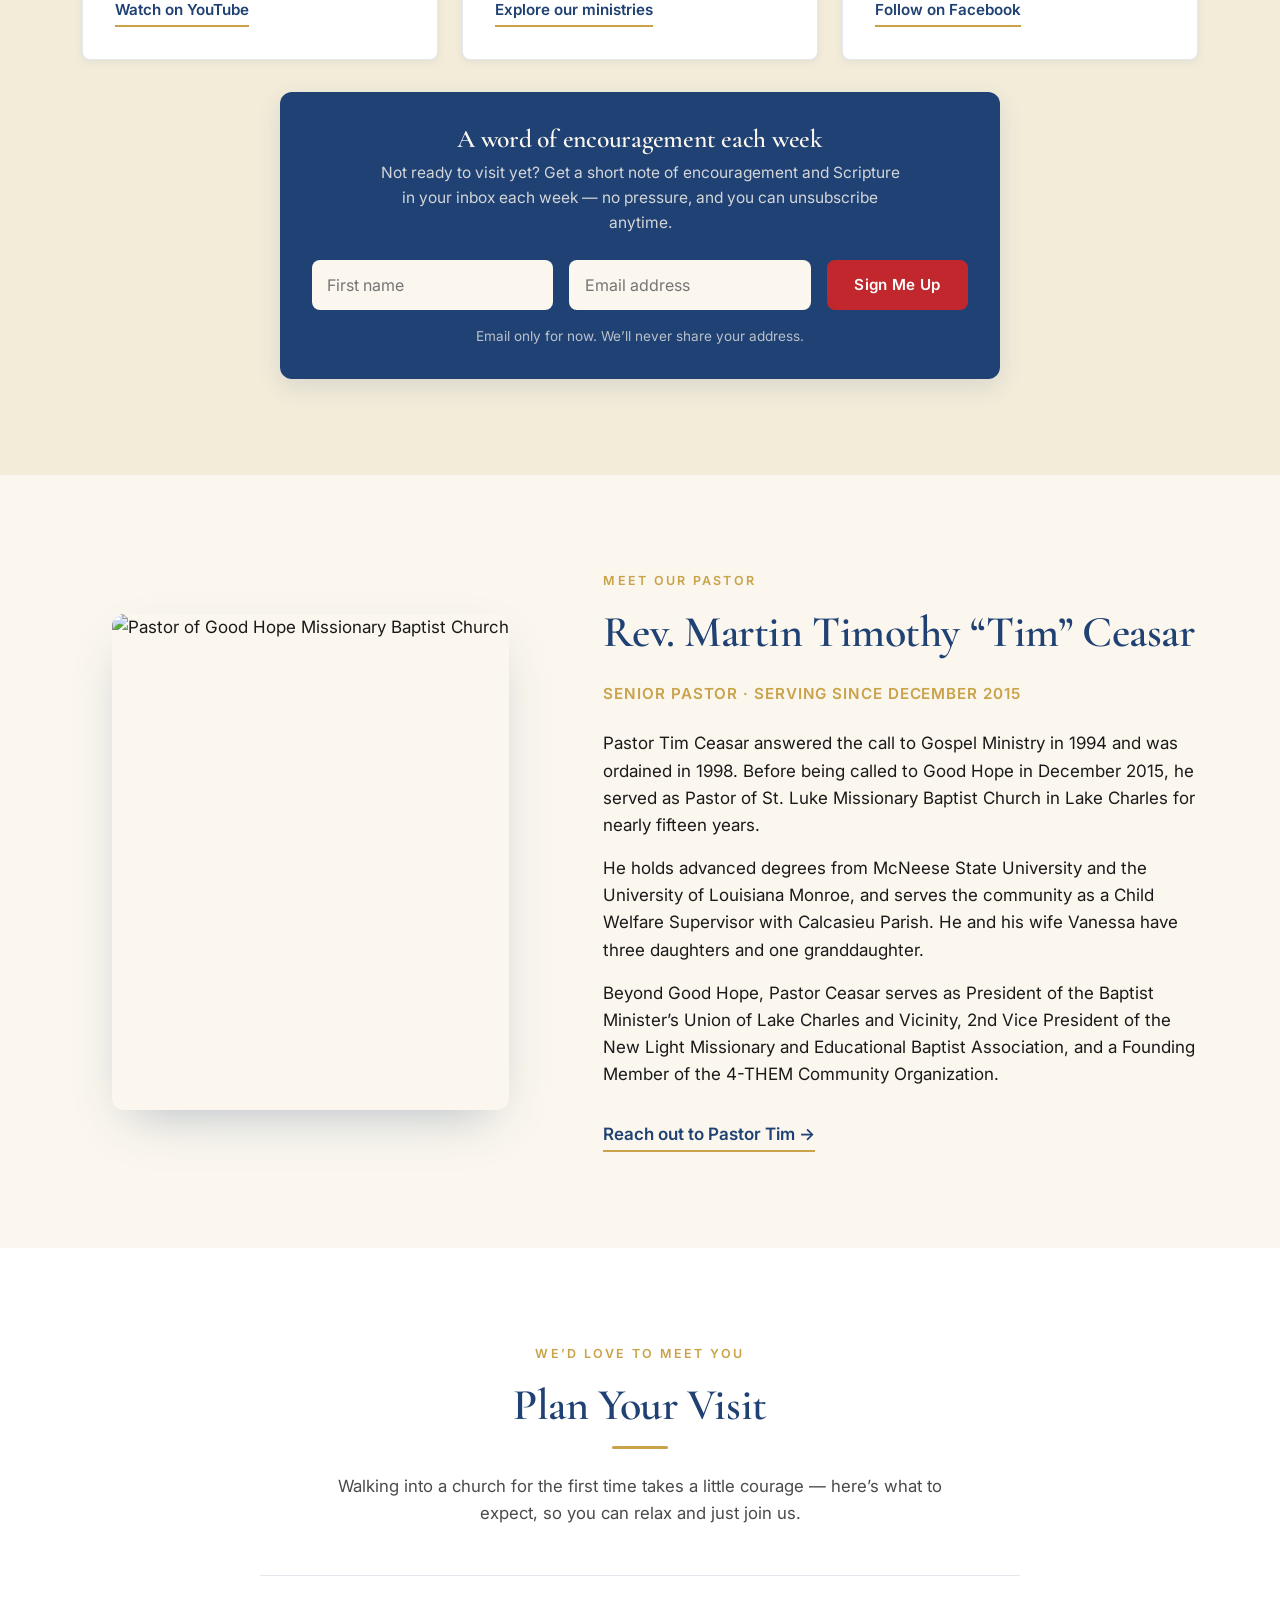
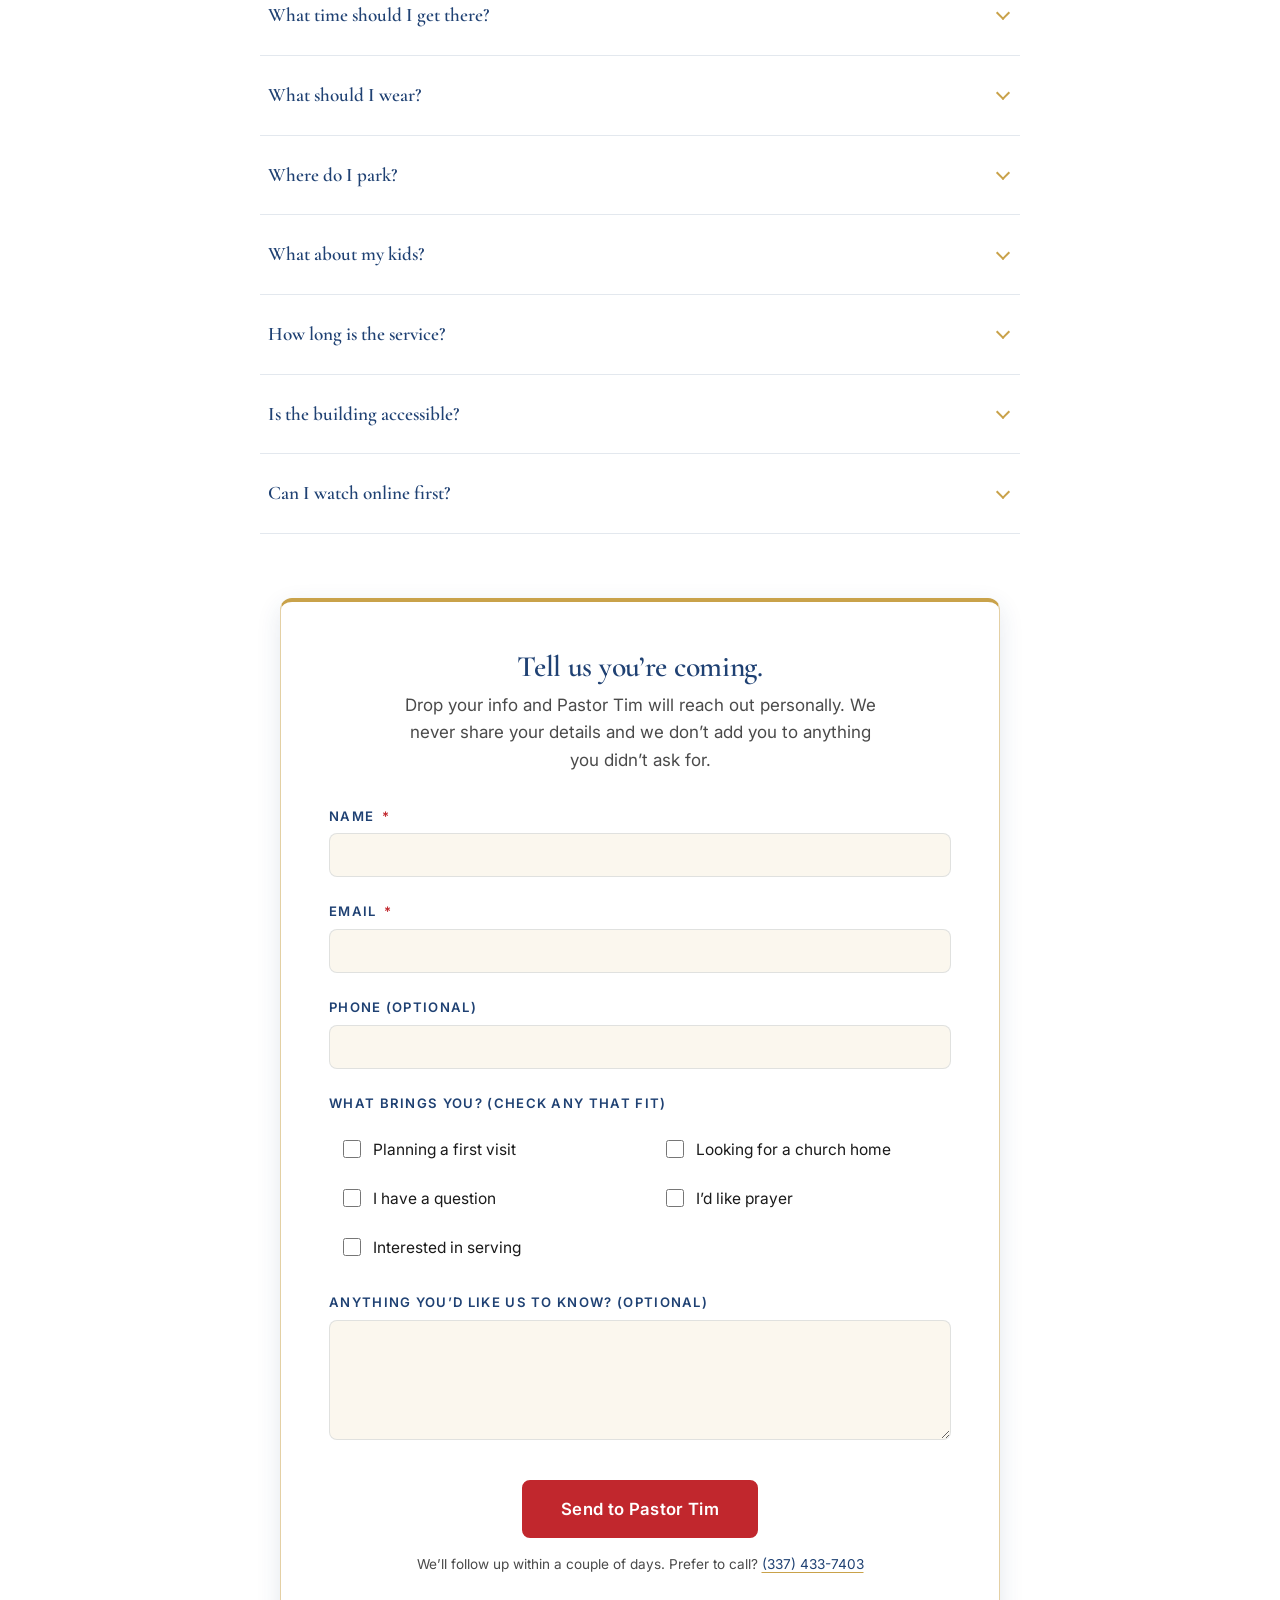
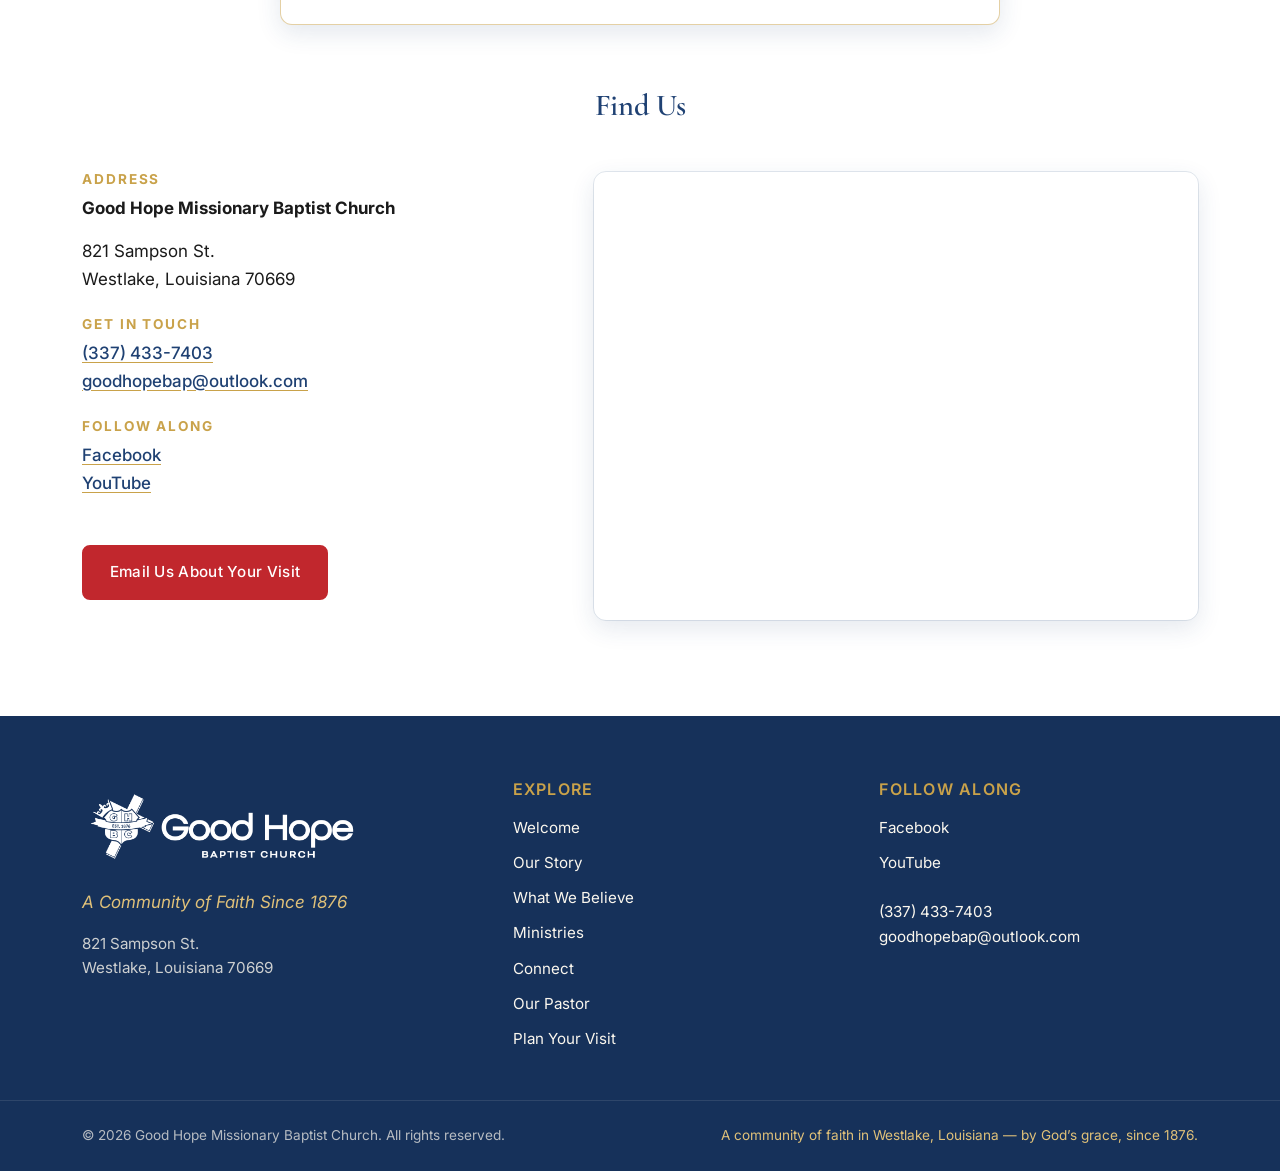
==== commit 82d526b3: "Rebuild Connect section, newcomer-first (Batch F) - Heading reframed 'For Our Church Family / Stay C" ====
--- a/index.html
+++ b/index.html
@@ -428,48 +428,79 @@
     </section>
 
     <!-- ============================================
-         8. CONNECT — for our church family & regular attenders
-         Give, prayer, watch online, weekly bulletin, serve, stay in touch — in one place.
-         TODO (church): two items below need real links —
-           1) "Give" card: add your online giving link (Givelify, Tithe.ly, CashApp, etc.)
-           2) "Weekly Bulletin" card: link the weekly bulletin PDF
-         Until then those cards point people to email, which is fine.
+         8. CONNECT WITH US — newcomer-first
+         Lead: a low-pressure prayer request (inline Netlify form). Then light
+         ways to watch / find a place / follow. Then a weekly-encouragement
+         EMAIL sign-up (a step below visiting).
+         TODO (church/admin): after deploy, open Netlify dashboard → Forms and
+         add email notifications for "prayer-request" and "weekly-encouragement"
+         (route to goodhopebap@outlook.com / Pastor Tim).
+         NOTE: this only COLLECTS encouragement sign-ups. Actually sending a
+         weekly email (writer + tool like MailerLite/Mailchimp) is a later
+         phase. Text/SMS is deferred (cost + opt-in compliance).
          ============================================ -->
     <section class="section connect" id="connect">
       <div class="container">
-        <p class="section-eyebrow centered">For Our Church Family</p>
-        <h2 class="section-title centered">Stay Connected</h2>
+        <p class="section-eyebrow centered">We&rsquo;d Love to Meet You</p>
+        <h2 class="section-title centered">Connect With Us</h2>
         <p class="section-intro centered">
-          Already part of Good Hope — or getting there? Here&rsquo;s everything in one place.
-        </p>
-
+          Wherever you are on the journey, there&rsquo;s a place for you here.
+          Start with whatever feels right.
+        </p>
+
+        <!-- Prayer request — the lead action (Netlify Forms) -->
+        <div class="plan-form-card connect-prayer">
+          <div class="connect-prayer-icon" aria-hidden="true">
+            <svg viewBox="0 0 24 24" fill="none" stroke="currentColor" stroke-width="1.8" stroke-linecap="round" stroke-linejoin="round">
+              <path d="M12 21s-7-4.5-7-10a4 4 0 0 1 7-2.7A4 4 0 0 1 19 11c0 5.5-7 10-7 10z"/>
+            </svg>
+          </div>
+          <h3>Need prayer?</h3>
+          <p class="plan-form-intro">
+            However big or small, we&rsquo;d be honored to pray with you. Share as
+            much or as little as you like &mdash; it goes straight to our pastor,
+            held in confidence.
+          </p>
+
+          <form
+            name="prayer-request"
+            method="POST"
+            action="/thanks/"
+            data-netlify="true"
+            netlify-honeypot="bot-field"
+            class="plan-form"
+          >
+            <p class="hidden-honeypot">
+              <label>Don&rsquo;t fill this out if you&rsquo;re human:
+                <input name="bot-field" tabindex="-1" autocomplete="off" />
+              </label>
+            </p>
+            <input type="hidden" name="form-name" value="prayer-request" />
+
+            <div class="form-row">
+              <label for="prayer-name">Name (optional)</label>
+              <input id="prayer-name" type="text" name="name" autocomplete="name" />
+            </div>
+
+            <div class="form-row">
+              <label for="prayer-contact">Email or phone (optional, if you&rsquo;d like a reply)</label>
+              <input id="prayer-contact" type="text" name="contact" autocomplete="email" />
+            </div>
+
+            <div class="form-row">
+              <label for="prayer-request">Your prayer request <span class="form-required" aria-hidden="true">*</span></label>
+              <textarea id="prayer-request" name="request" rows="4" required></textarea>
+            </div>
+
+            <div class="form-submit">
+              <button type="submit" class="btn btn-primary btn-lg">Send My Request</button>
+              <p class="form-fine-print">Held in confidence. Prefer to call? <a href="tel:+13374337403">(337)&nbsp;433-7403</a></p>
+            </div>
+          </form>
+        </div>
+
+        <!-- Light ways to stay connected -->
         <div class="connect-grid">
-
-          <article class="connect-card">
-            <div class="connect-icon" aria-hidden="true">
-              <!-- Gift box: giving -->
-              <svg viewBox="0 0 24 24" fill="none" stroke="currentColor" stroke-width="1.8" stroke-linecap="round" stroke-linejoin="round">
-                <rect x="3" y="8" width="18" height="13" rx="1"/>
-                <path d="M3 12h18M12 8v13"/>
-                <path d="M12 8S10.5 3 8 3 5.5 5.5 7.5 7s4.5 1 4.5 1zM12 8s1.5-5 4-5 2.5 2.5.5 4-4.5 1-4.5 1z"/>
-              </svg>
-            </div>
-            <h3>Give</h3>
-            <p>Your generosity keeps every ministry going. Give during Sunday worship, or mail your gift to the church office at 821 Sampson St., Westlake, Louisiana 70669.</p>
-            <a class="connect-action" href="mailto:goodhopebap@outlook.com?subject=Question%20about%20giving">Ask about giving</a>
-          </article>
-
-          <article class="connect-card connect-card--accent">
-            <div class="connect-icon" aria-hidden="true">
-              <!-- Heart: prayer / care -->
-              <svg viewBox="0 0 24 24" fill="none" stroke="currentColor" stroke-width="1.8" stroke-linecap="round" stroke-linejoin="round">
-                <path d="M12 21s-7-4.5-7-10a4 4 0 0 1 7-2.7A4 4 0 0 1 19 11c0 5.5-7 10-7 10z"/>
-              </svg>
-            </div>
-            <h3>Prayer Requests</h3>
-            <p>However big or small — let us pray with you. Your request goes straight to the pastor.</p>
-            <a class="connect-action" href="mailto:goodhopebap@outlook.com?subject=Prayer%20Request&body=Name%20(optional)%3A%20%0A%0AMy%20prayer%20request%3A%0A">Share a prayer request</a>
-          </article>
 
           <article class="connect-card">
             <div class="connect-icon" aria-hidden="true">
@@ -479,28 +510,14 @@
                 <path d="M10 9l5 3-5 3z"/>
               </svg>
             </div>
-            <h3>Watch &amp; Listen</h3>
-            <p>Missed a Sunday, or worshiping from home? Catch the service on our YouTube channel.</p>
+            <h3>Watch a Service</h3>
+            <p>Curious what a Sunday feels like? Watch a service from home on our YouTube channel before you ever visit in person.</p>
             <a class="connect-action" href="https://www.youtube.com/@goodhopebaptistchurch3423" target="_blank" rel="noopener">Watch on YouTube</a>
           </article>
 
           <article class="connect-card">
             <div class="connect-icon" aria-hidden="true">
-              <!-- Document: weekly bulletin -->
-              <svg viewBox="0 0 24 24" fill="none" stroke="currentColor" stroke-width="1.8" stroke-linecap="round" stroke-linejoin="round">
-                <path d="M14 3H7a2 2 0 0 0-2 2v14a2 2 0 0 0 2 2h10a2 2 0 0 0 2-2V8z"/>
-                <path d="M14 3v5h5"/>
-                <path d="M9 13h6M9 17h5"/>
-              </svg>
-            </div>
-            <h3>Weekly Bulletin</h3>
-            <p>This week&rsquo;s announcements, order of service, and what&rsquo;s coming up at Good Hope.</p>
-            <a class="connect-action" href="mailto:goodhopebap@outlook.com?subject=This%20week%27s%20bulletin">Request the bulletin</a>
-          </article>
-
-          <article class="connect-card">
-            <div class="connect-icon" aria-hidden="true">
-              <!-- Open hand: serve -->
+              <!-- Open hand: find your place -->
               <svg viewBox="0 0 24 24" fill="none" stroke="currentColor" stroke-width="1.8" stroke-linecap="round" stroke-linejoin="round">
                 <path d="M18 11V6a1.5 1.5 0 0 0-3 0v5"/>
                 <path d="M15 10.5V4a1.5 1.5 0 0 0-3 0v6.5"/>
@@ -508,9 +525,9 @@
                 <path d="M18 8a1.5 1.5 0 0 1 3 0v6a8 8 0 0 1-8 8h-2c-2.8 0-4.5-.9-6-2.4l-3.3-3.3a1.5 1.5 0 0 1 2.1-2.1L7 14.5"/>
               </svg>
             </div>
-            <h3>Serve on a Team</h3>
-            <p>Ushers, music, media, children, missions and more — there&rsquo;s a place for your gifts.</p>
-            <a class="connect-action" href="#ministries">See all ministries</a>
+            <h3>Find Your Place</h3>
+            <p>From music to children&rsquo;s ministry, there are lots of ways to belong here. Take a look and see where you might fit.</p>
+            <a class="connect-action" href="#ministries">Explore our ministries</a>
           </article>
 
           <article class="connect-card">
@@ -521,12 +538,48 @@
                 <path d="M10.3 21a1.94 1.94 0 0 0 3.4 0"/>
               </svg>
             </div>
-            <h3>Stay in the Loop</h3>
-            <p>Follow Good Hope on Facebook for announcements, photos, and event reminders.</p>
+            <h3>Follow Along</h3>
+            <p>Keep up with announcements, photos, and what&rsquo;s happening at Good Hope on Facebook.</p>
             <a class="connect-action" href="https://www.facebook.com/GoodHopeBaptistChurch" target="_blank" rel="noopener">Follow on Facebook</a>
           </article>
 
         </div>
+
+        <!-- Weekly encouragement email sign-up (collection only for now) -->
+        <div class="connect-encourage">
+          <div class="connect-encourage-text">
+            <h3>A word of encouragement each week</h3>
+            <p>
+              Not ready to visit yet? Get a short note of encouragement and
+              Scripture in your inbox each week &mdash; no pressure, and you can
+              unsubscribe anytime.
+            </p>
+          </div>
+
+          <form
+            name="weekly-encouragement"
+            method="POST"
+            action="/thanks/"
+            data-netlify="true"
+            netlify-honeypot="bot-field"
+            class="connect-encourage-form"
+          >
+            <p class="hidden-honeypot">
+              <label>Don&rsquo;t fill this out if you&rsquo;re human:
+                <input name="bot-field" tabindex="-1" autocomplete="off" />
+              </label>
+            </p>
+            <input type="hidden" name="form-name" value="weekly-encouragement" />
+
+            <div class="encourage-fields">
+              <input type="text" name="name" aria-label="First name" placeholder="First name" autocomplete="given-name" />
+              <input type="email" name="email" aria-label="Email address" placeholder="Email address" required autocomplete="email" />
+              <button type="submit" class="btn btn-primary">Sign Me Up</button>
+            </div>
+            <p class="form-fine-print">Email only for now. We&rsquo;ll never share your address.</p>
+          </form>
+        </div>
+
       </div>
     </section>
 
--- a/styles.css
+++ b/styles.css
@@ -1625,6 +1625,71 @@
 @media (min-width: 960px) {
   .connect-grid { grid-template-columns: repeat(3, 1fr); }
 }
+
+/* Prayer-request panel — reuses .plan-form-card; just centers a heart icon */
+.connect-prayer { margin-bottom: 0; }
+.connect-prayer-icon {
+  display: grid;
+  place-items: center;
+  width: 52px;
+  height: 52px;
+  margin: 0 auto var(--space-2);
+  border-radius: 14px;
+  background: var(--navy);
+  color: var(--gold);
+}
+.connect-prayer-icon svg { width: 26px; height: 26px; display: block; }
+
+/* Weekly-encouragement sign-up — slim navy panel below the connect cards */
+.connect-encourage {
+  max-width: 720px;
+  margin: var(--space-4) auto 0;
+  padding: var(--space-4);
+  background: var(--navy);
+  color: var(--cream);
+  border-radius: var(--radius-lg);
+  box-shadow: var(--shadow-md);
+  text-align: center;
+}
+.connect-encourage h3 {
+  color: var(--cream);
+  margin: 0 0 var(--space-1);
+  font-size: clamp(1.3rem, 2.5vw, 1.6rem);
+}
+.connect-encourage-text p {
+  color: rgba(251, 247, 238, 0.82);
+  max-width: 520px;
+  margin: 0 auto var(--space-3);
+  font-size: 0.97rem;
+}
+.connect-encourage-form { margin: 0; }
+.encourage-fields {
+  display: flex;
+  flex-wrap: wrap;
+  justify-content: center;
+  gap: var(--space-2);
+}
+.encourage-fields input[type="text"],
+.encourage-fields input[type="email"] {
+  flex: 1 1 200px;
+  min-width: 0;
+  padding: 0.7rem 0.9rem;
+  font-family: var(--font-sans);
+  font-size: 1rem;
+  color: var(--ink);
+  background: var(--cream);
+  border: 1px solid transparent;
+  border-radius: var(--radius-md);
+  transition: border-color 0.15s var(--ease), background 0.15s var(--ease), box-shadow 0.15s var(--ease);
+}
+.encourage-fields input:focus {
+  outline: none;
+  border-color: var(--gold);
+  background: var(--white);
+  box-shadow: 0 0 0 3px rgba(201, 162, 74, 0.3);
+}
+.encourage-fields .btn { flex: 0 0 auto; }
+.connect-encourage .form-fine-print { color: rgba(251, 247, 238, 0.7); }
 
 
 /* --------------------------------------------------------------------------
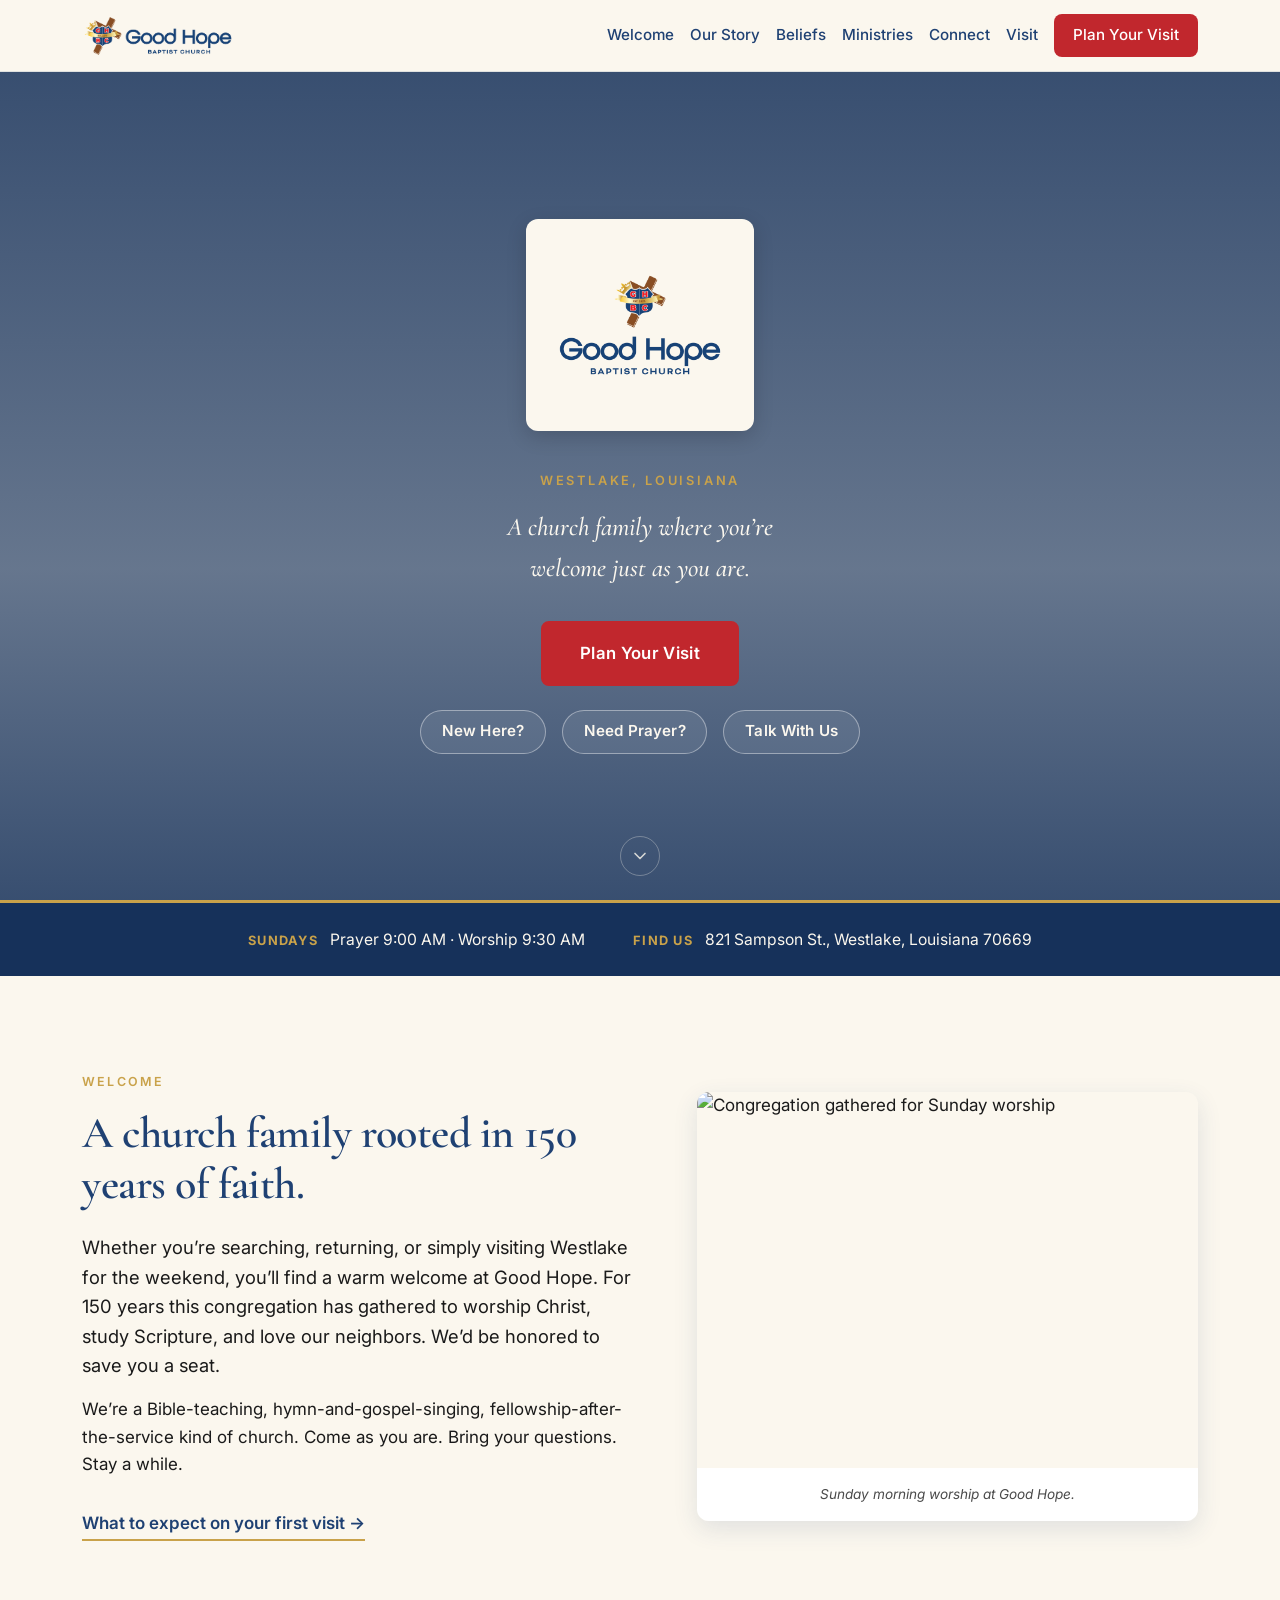
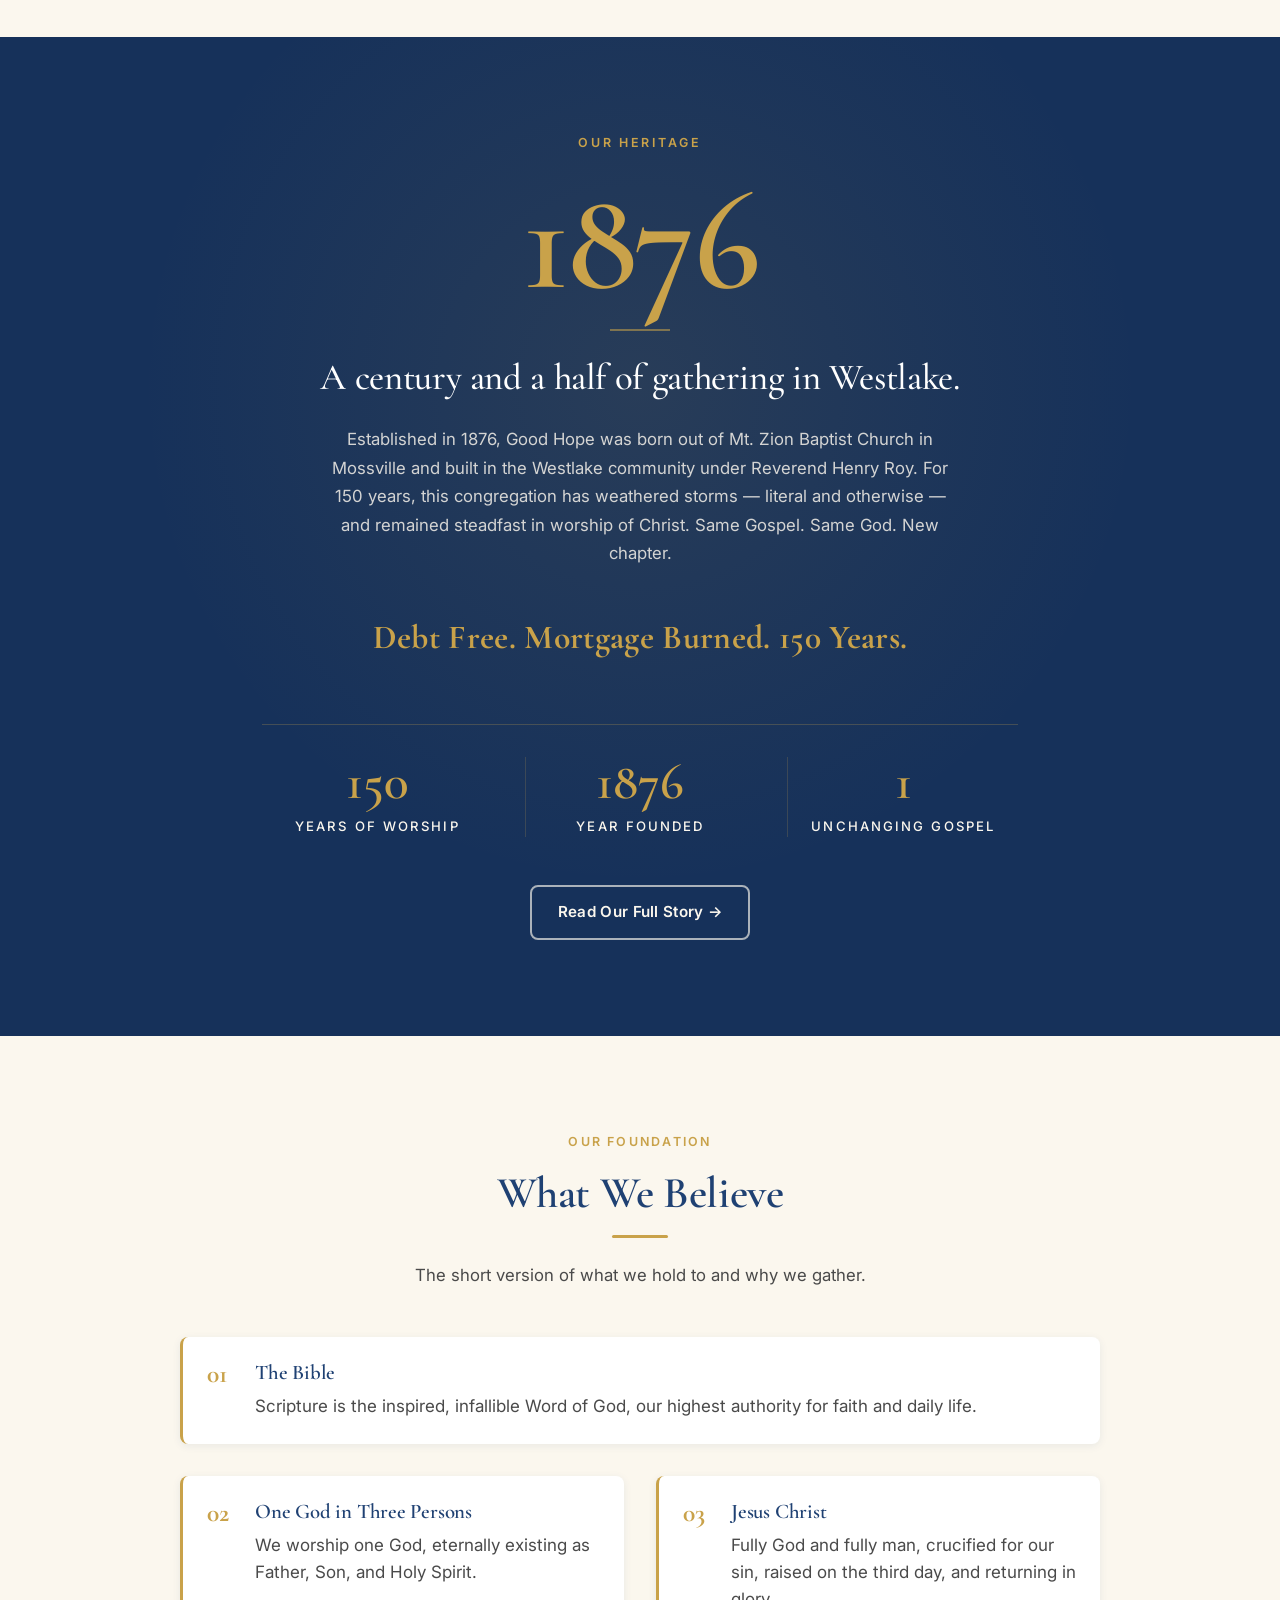
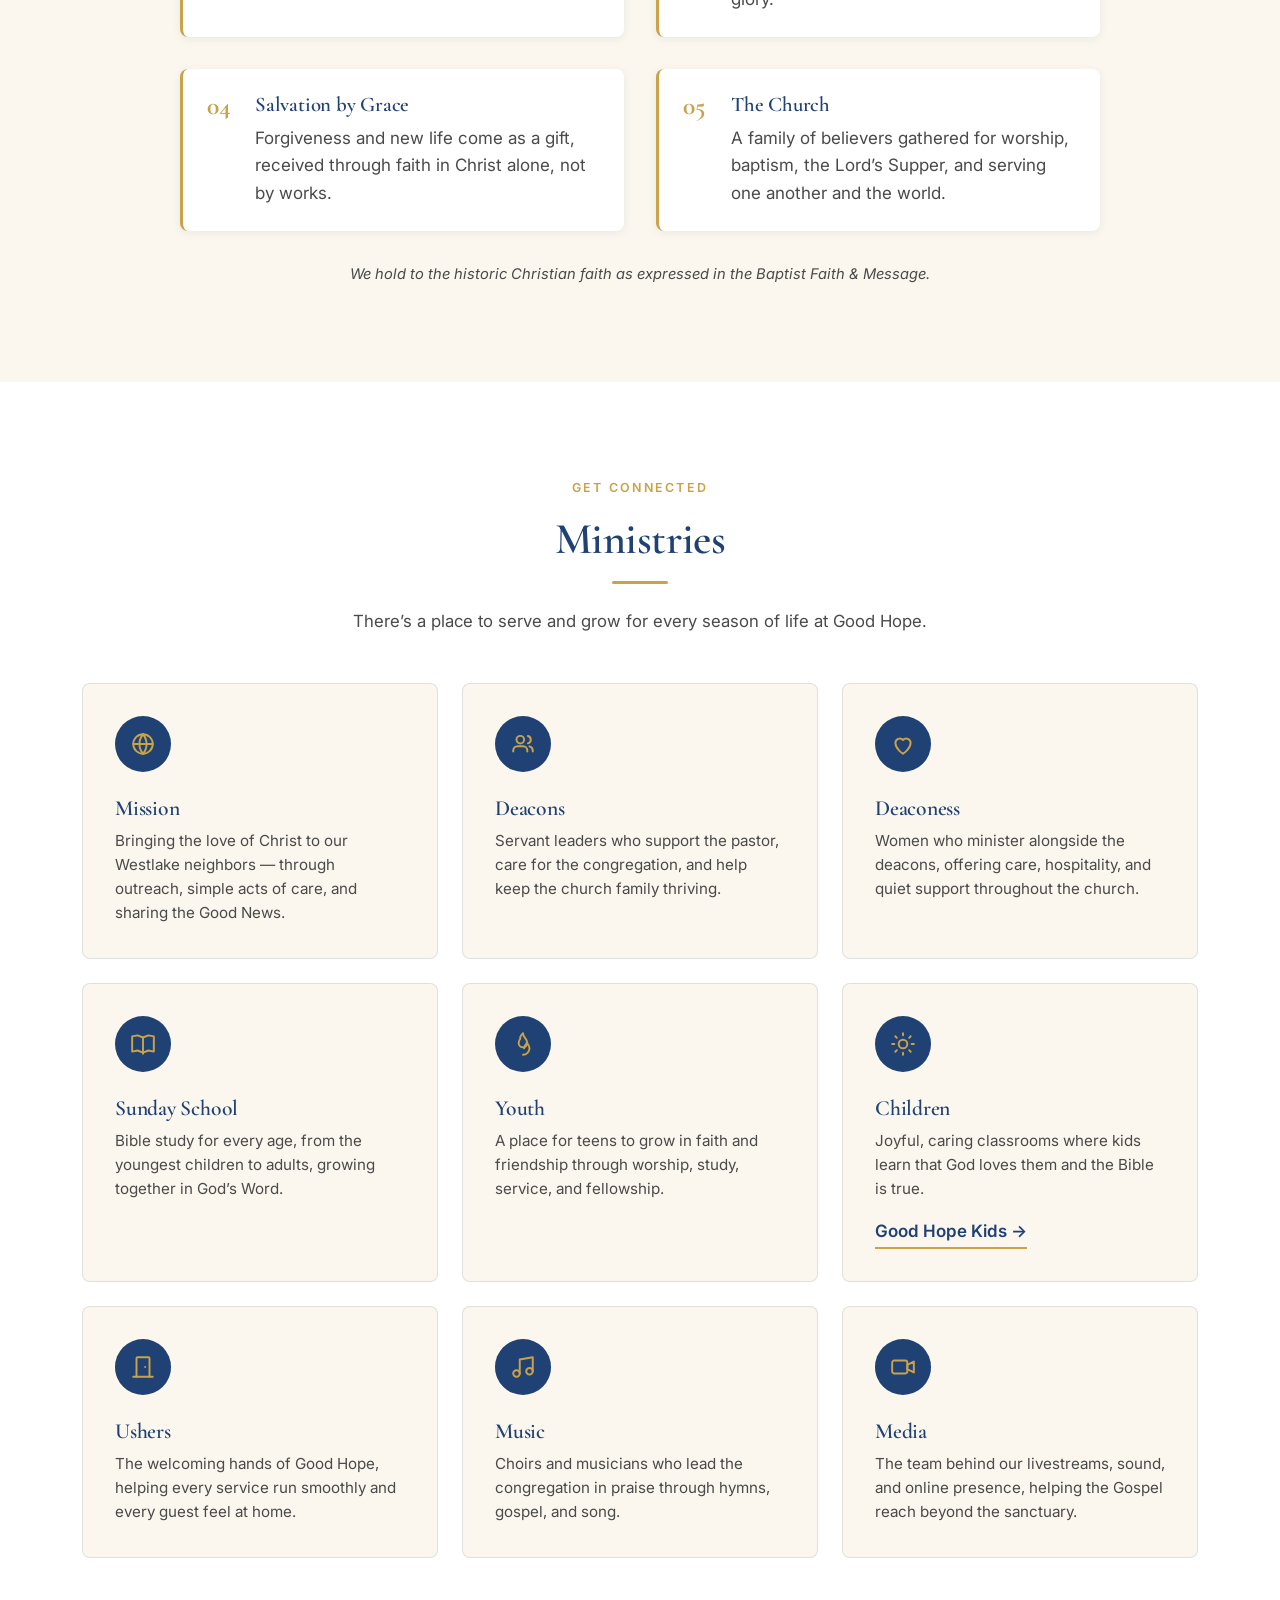
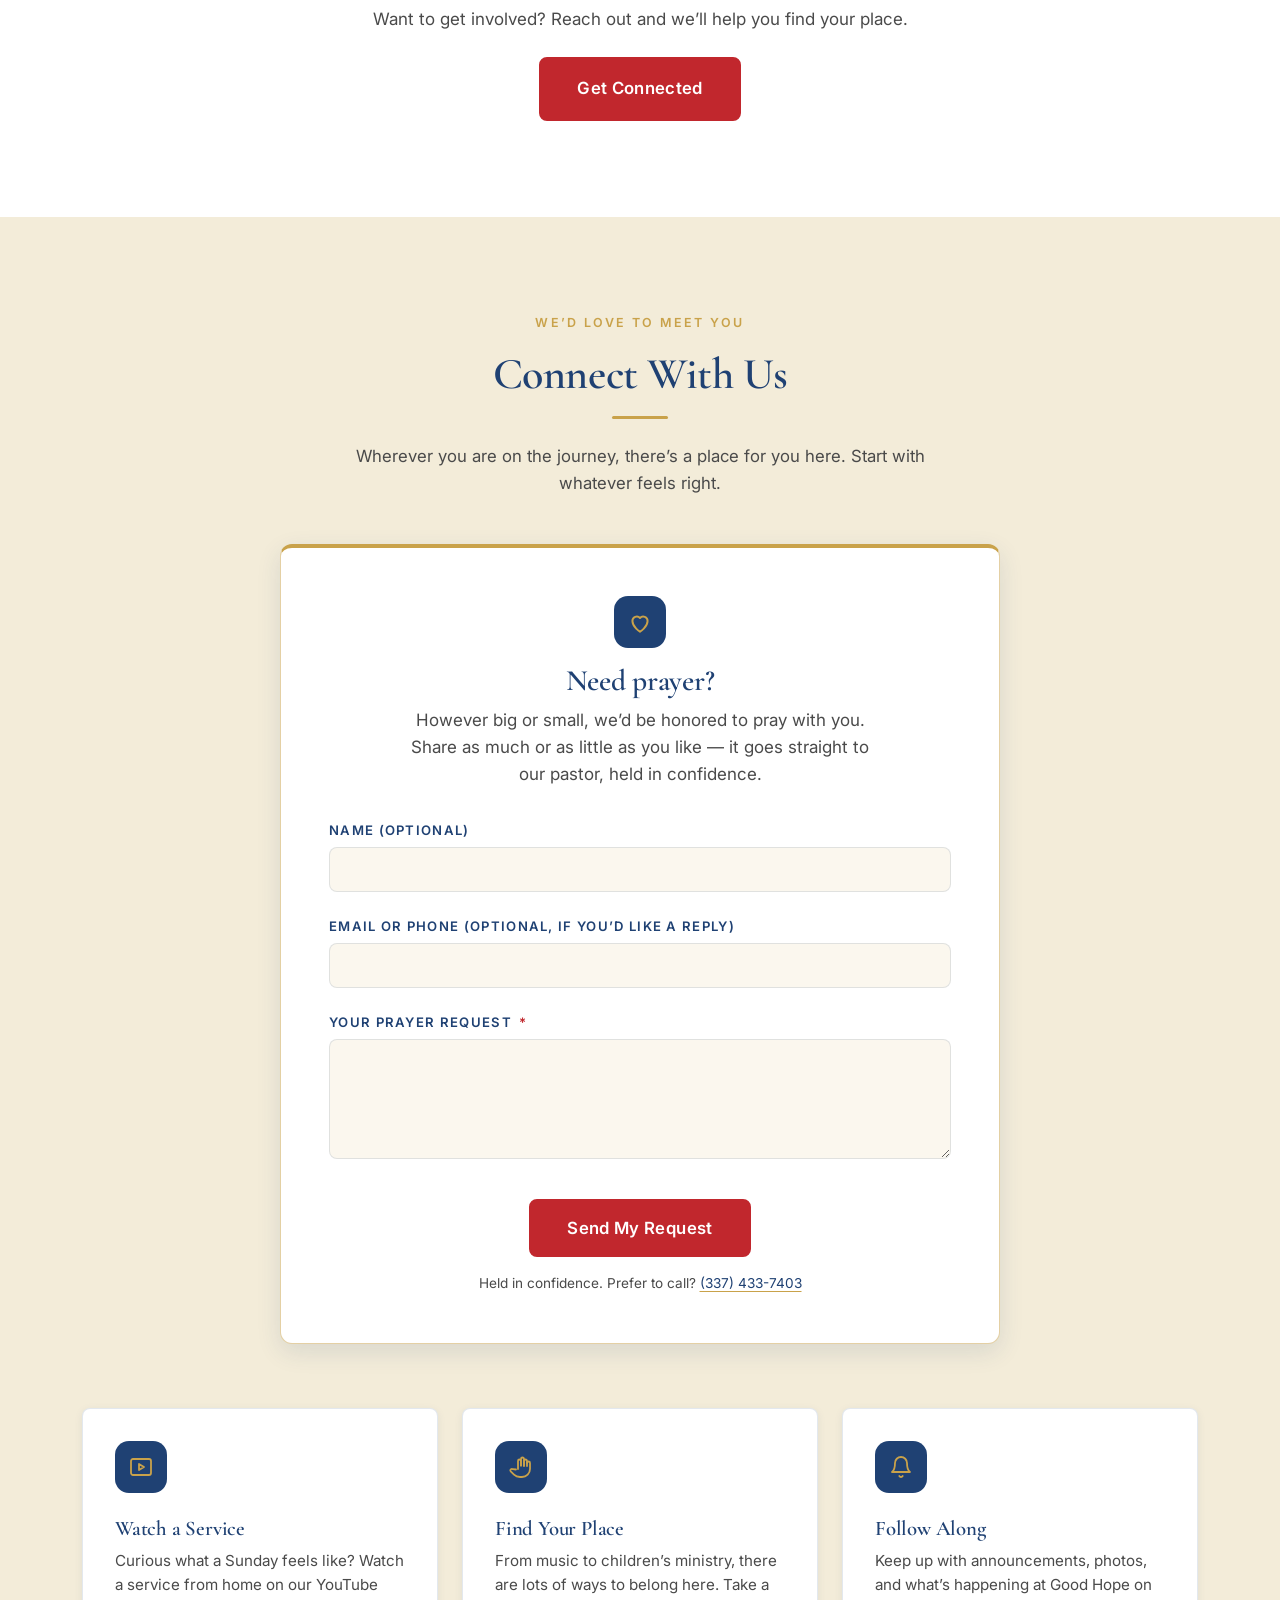
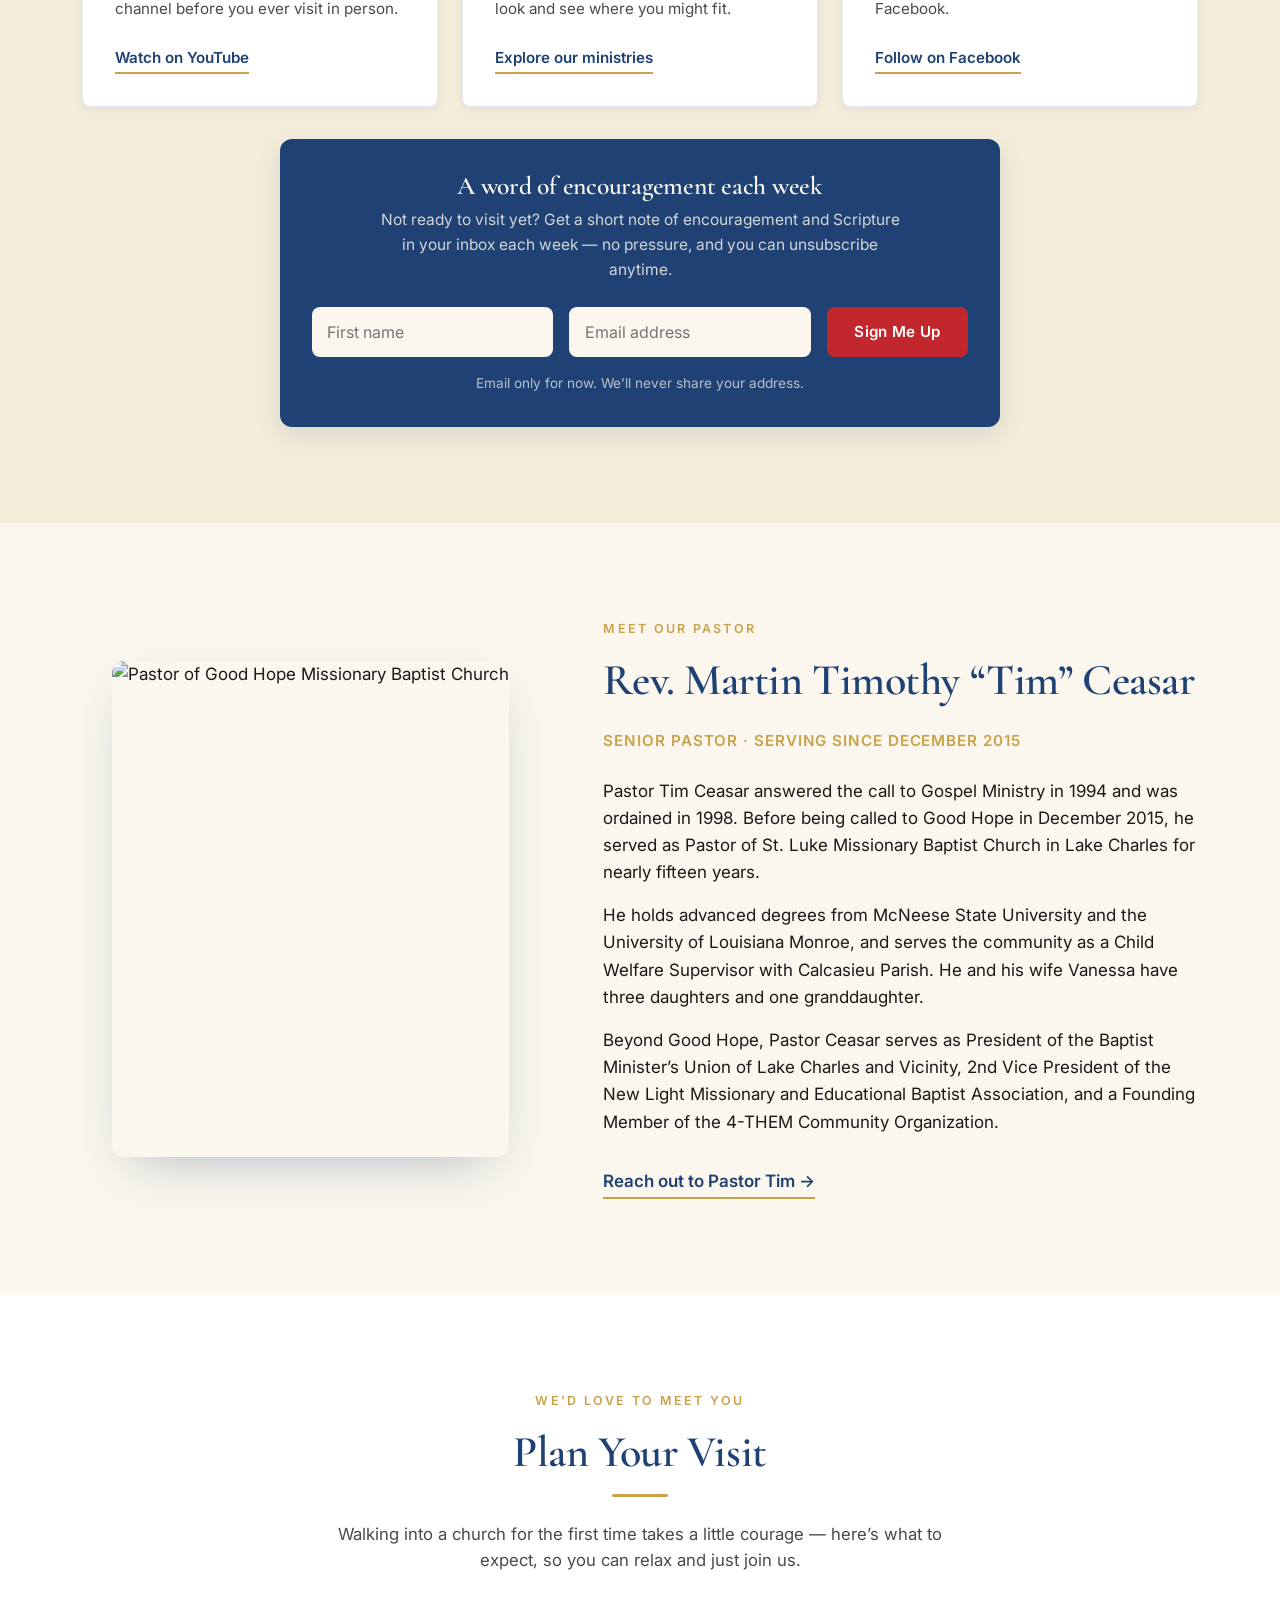
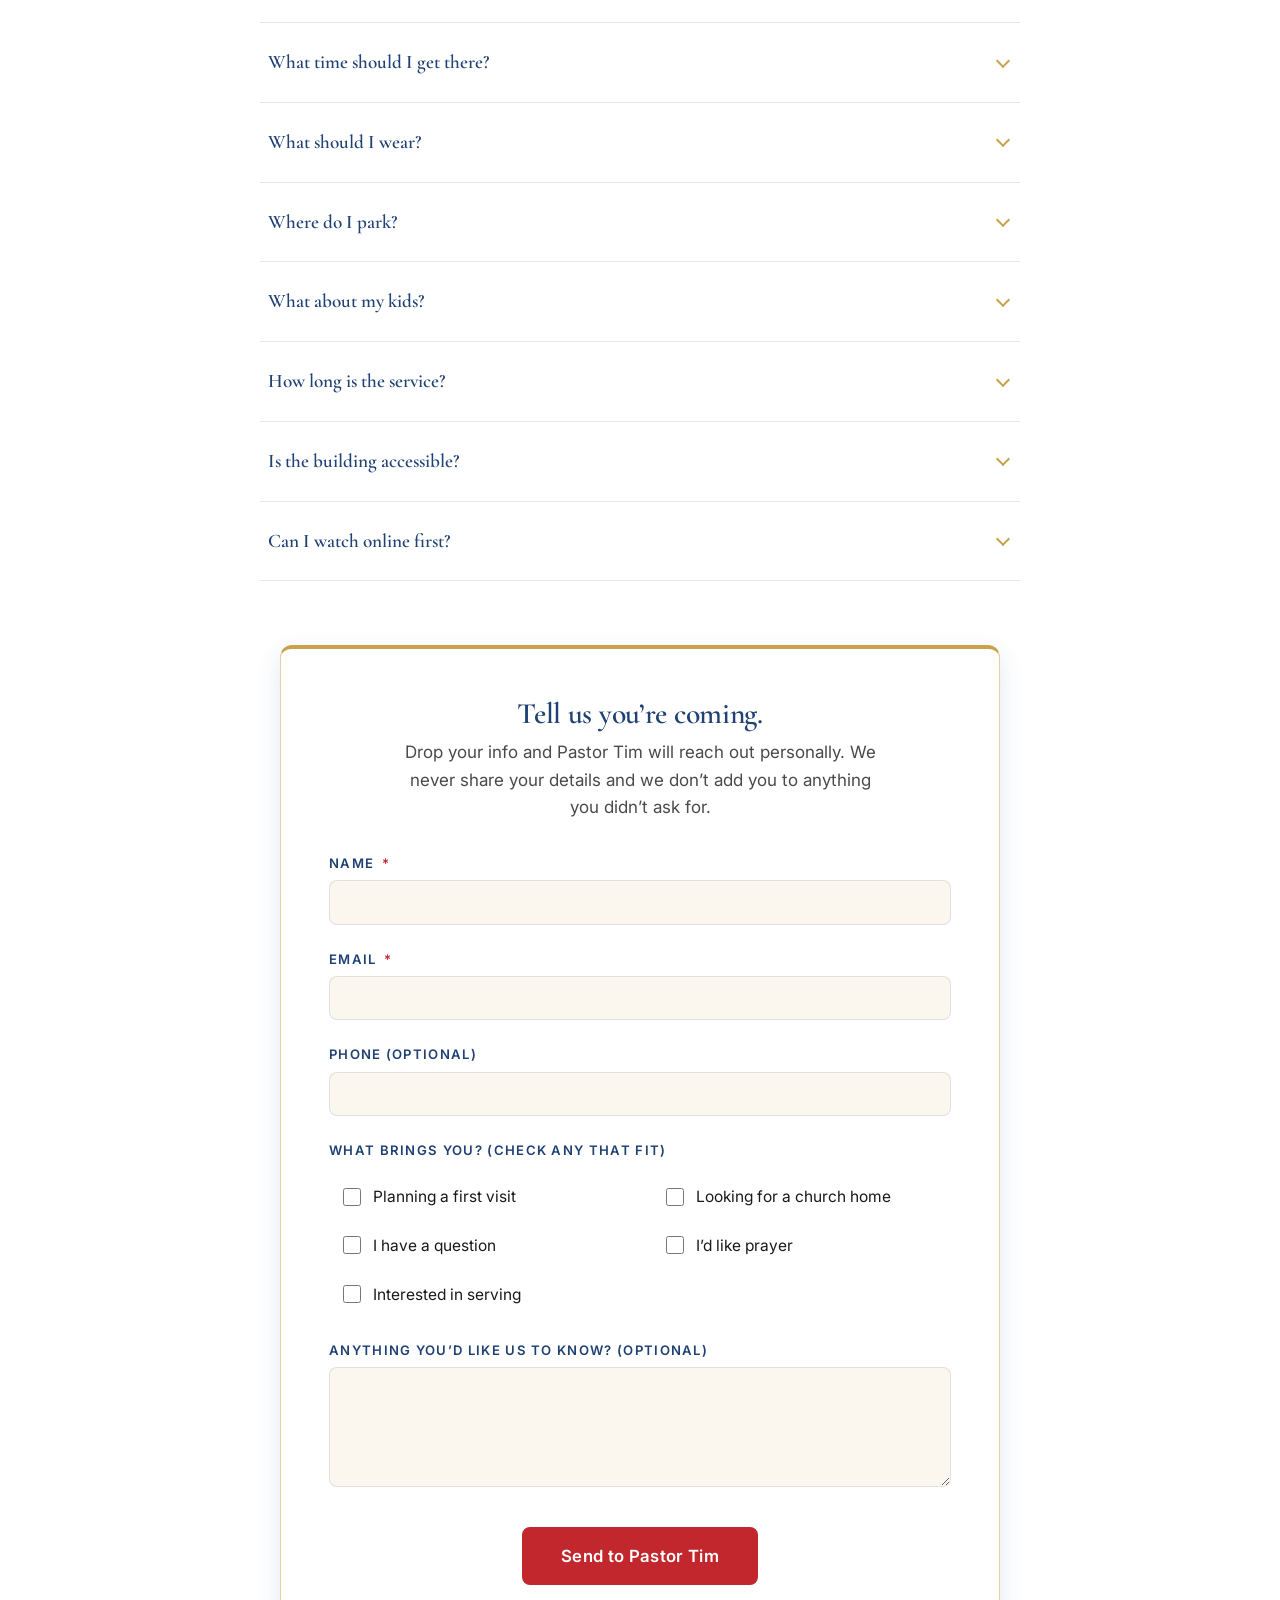
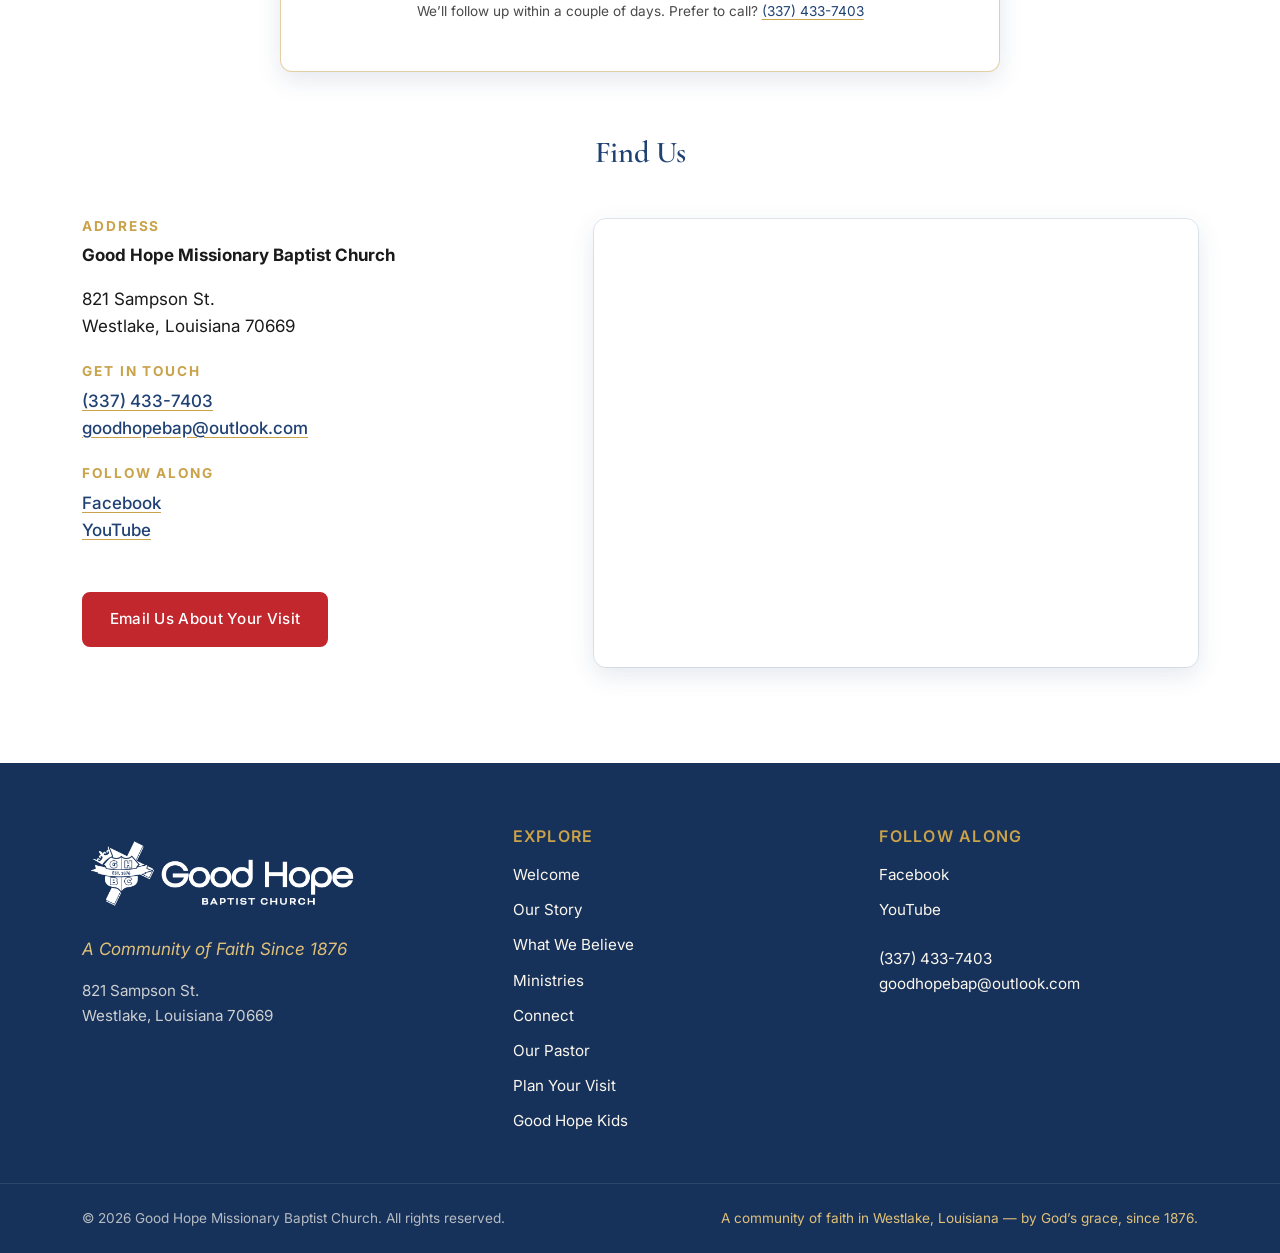
==== commit 3660d715: "Link Good Hope Kids from the church site In the Children ministry card, where a parent looking for i" ====
--- a/index.html
+++ b/index.html
@@ -377,6 +377,9 @@
             </div>
             <h3>Children</h3>
             <p>Joyful, caring classrooms where kids learn that God loves them and the Bible is true.</p>
+            <!-- Good Hope Kids sits behind a code: parents are given one, teachers have their own.
+                 The link is public on purpose — it lands on the sign-in screen, nothing more. -->
+            <a class="link-arrow" href="/kids/">Good Hope Kids &rarr;</a>
           </article>
 
           <article class="ministry-card">
@@ -822,6 +825,7 @@
           <li><a href="#connect">Connect</a></li>
           <li><a href="#pastor">Our Pastor</a></li>
           <li><a href="#visit">Plan Your Visit</a></li>
+          <li><a href="/kids/">Good Hope Kids</a></li>
         </ul>
       </nav>
 
